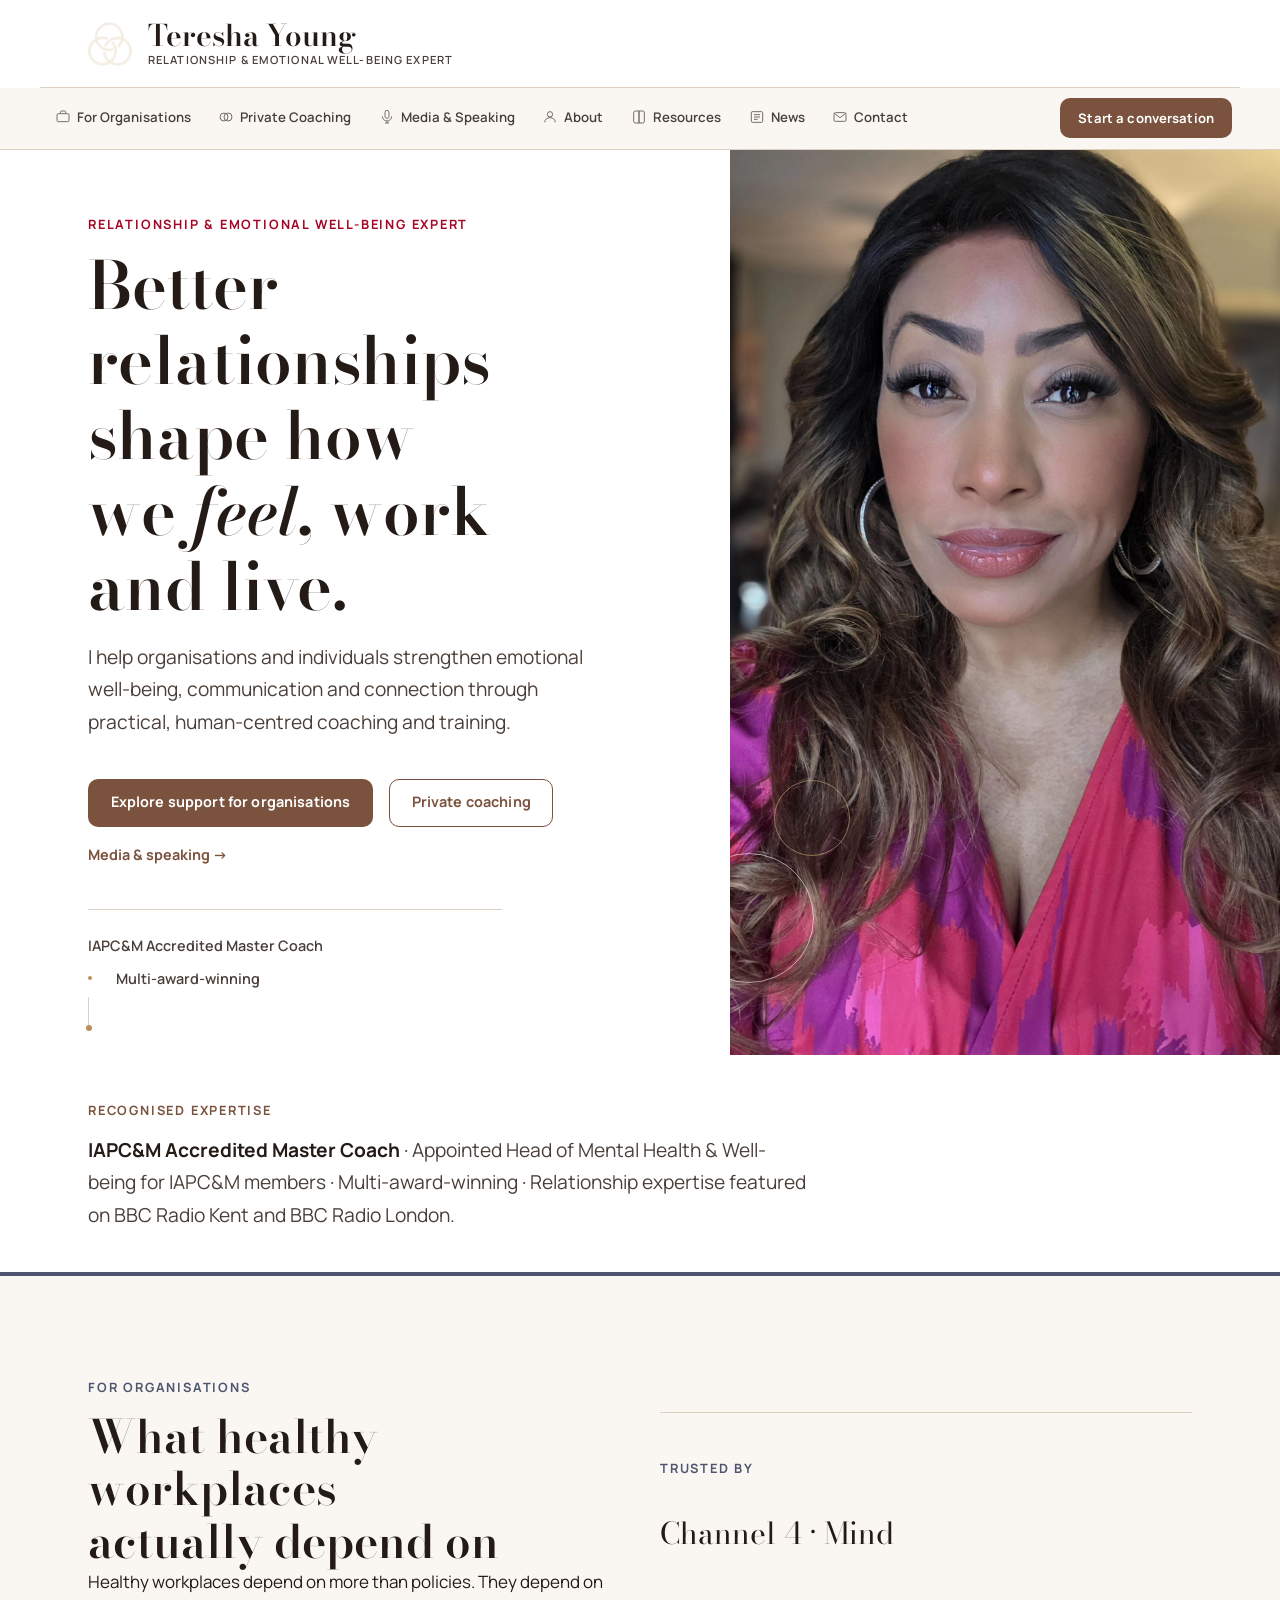
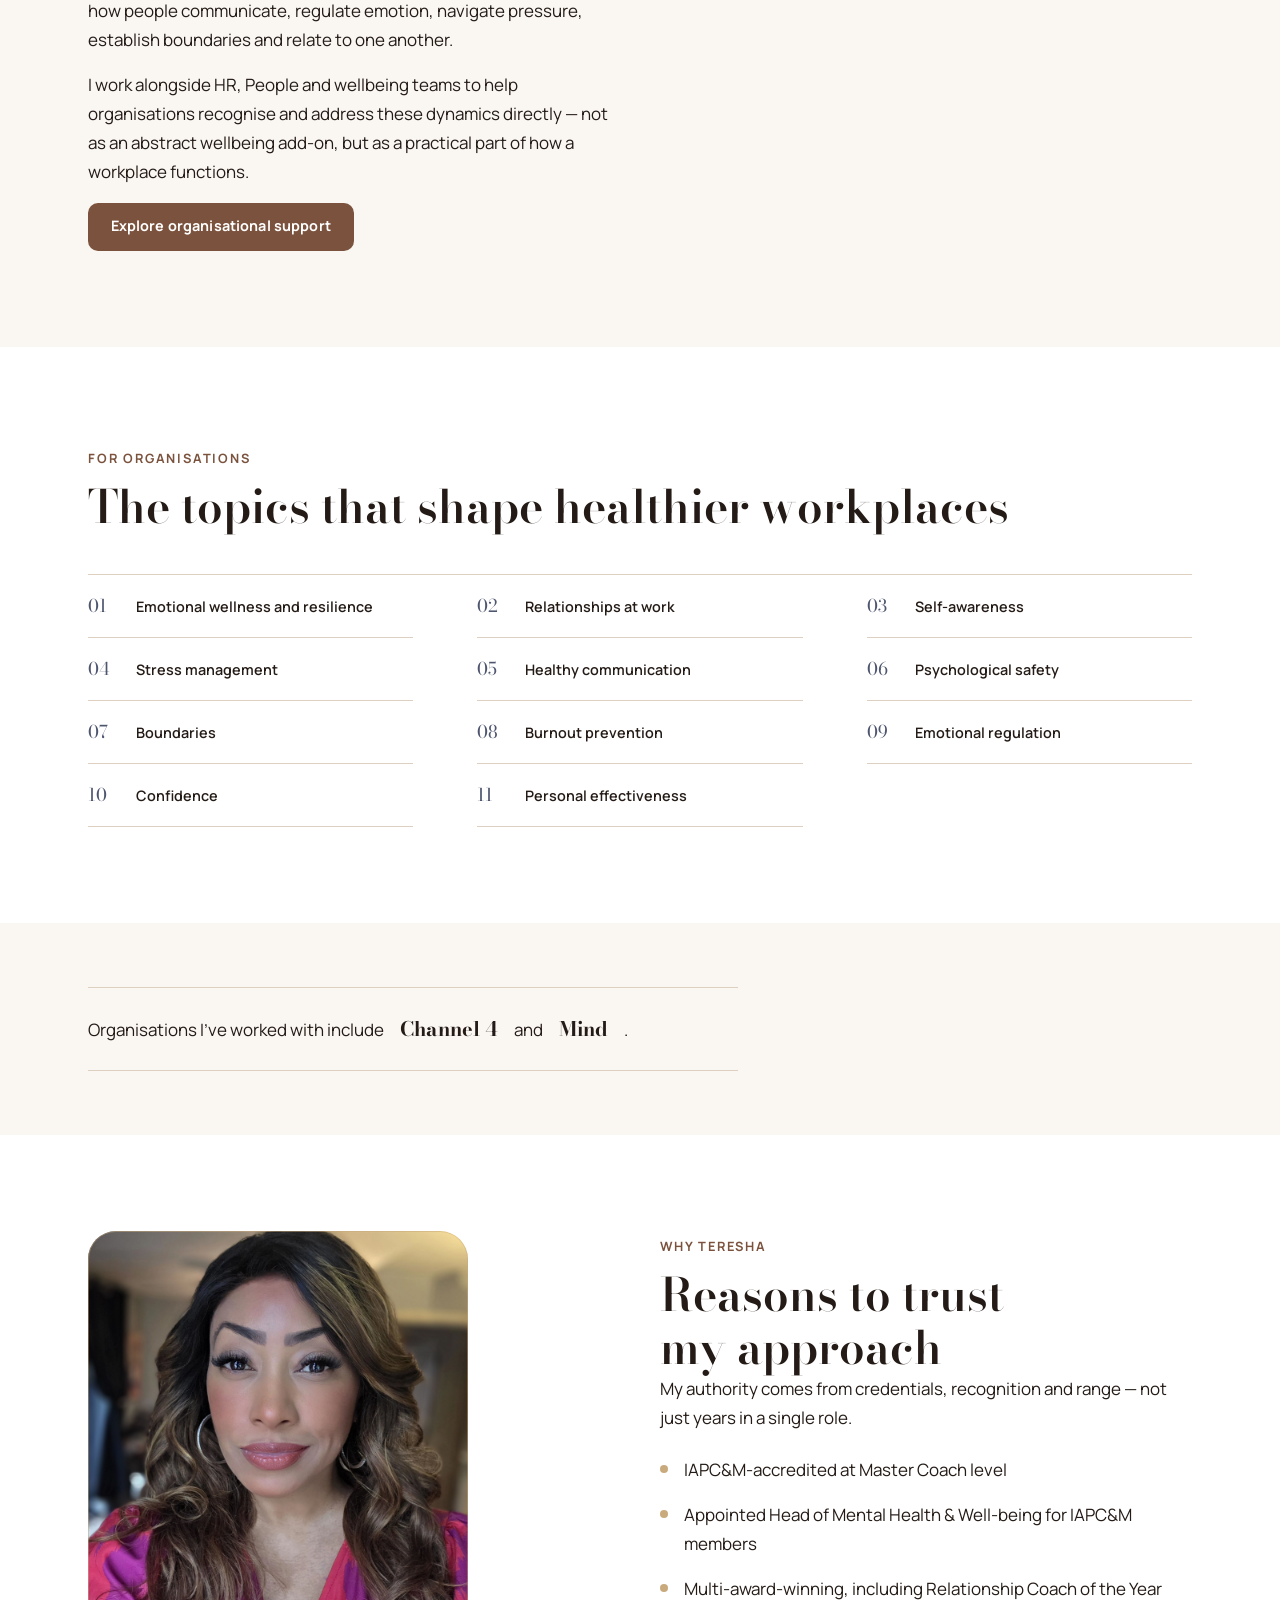
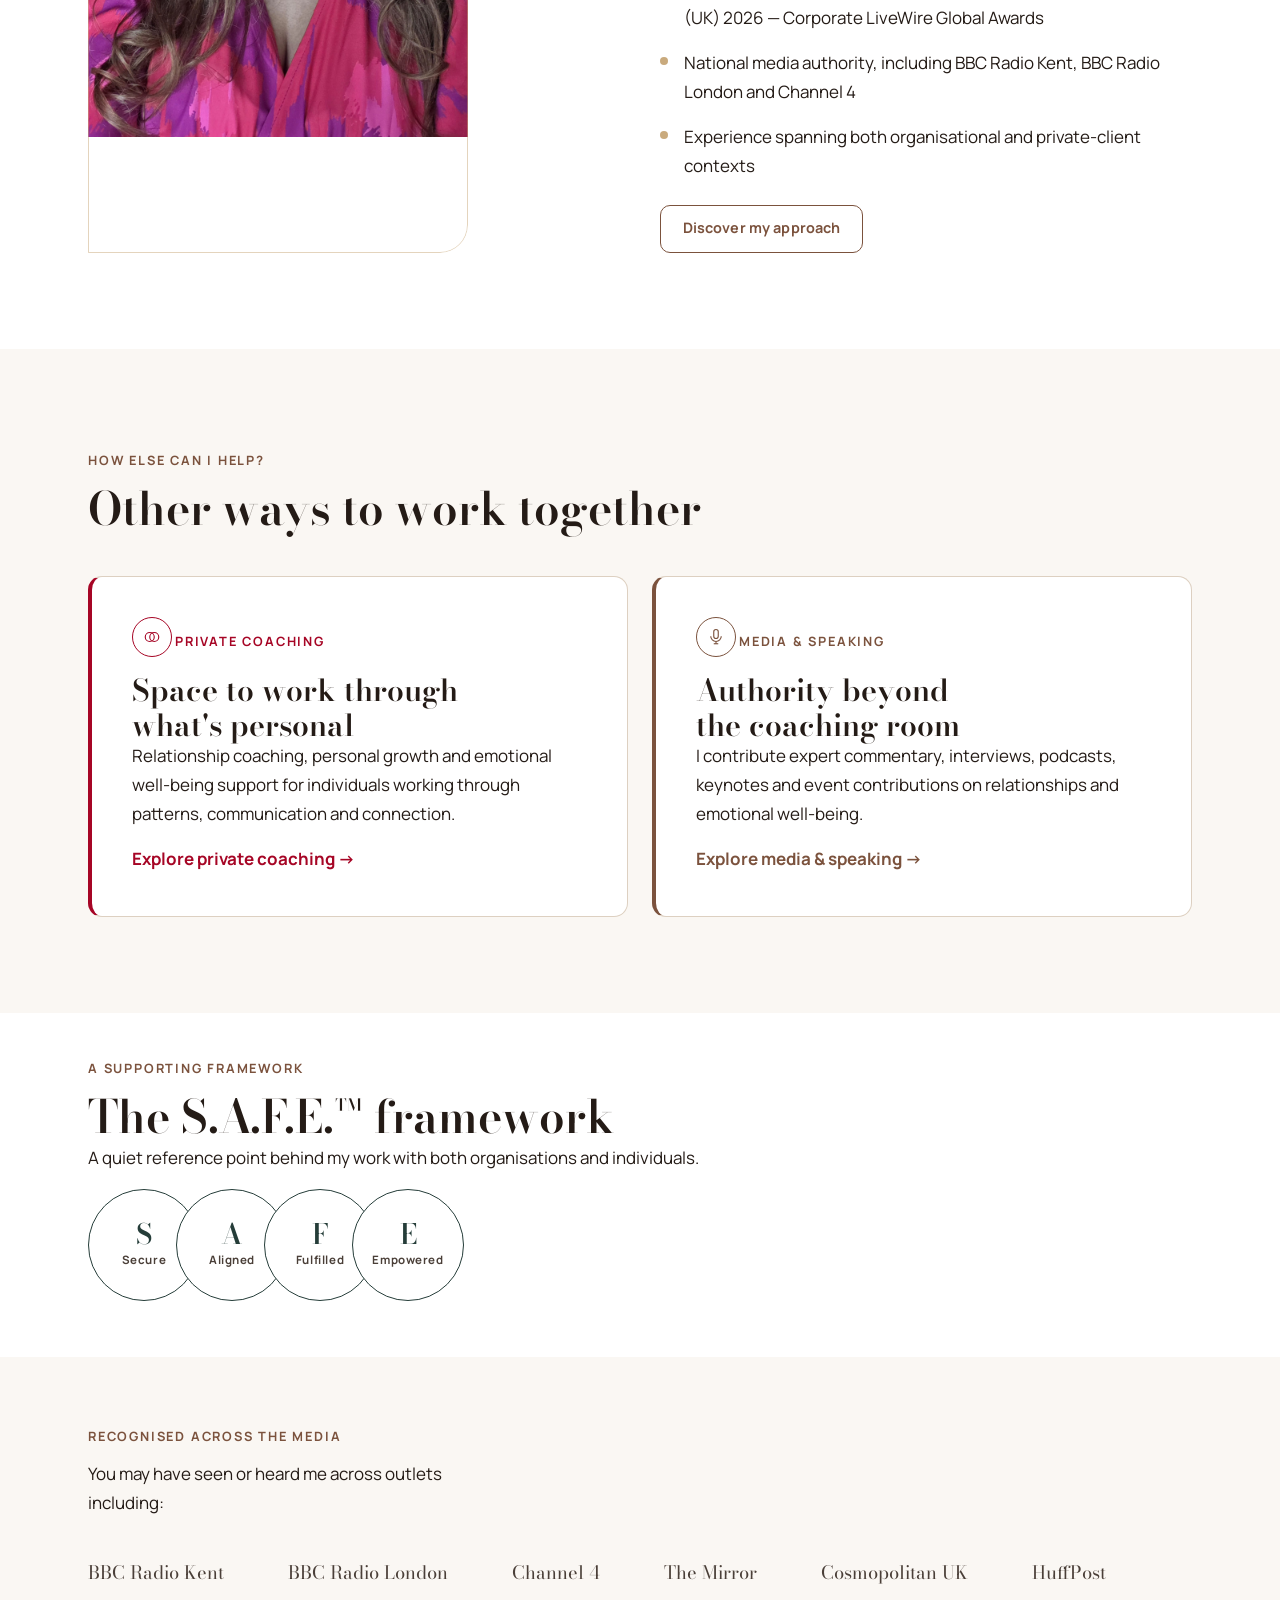
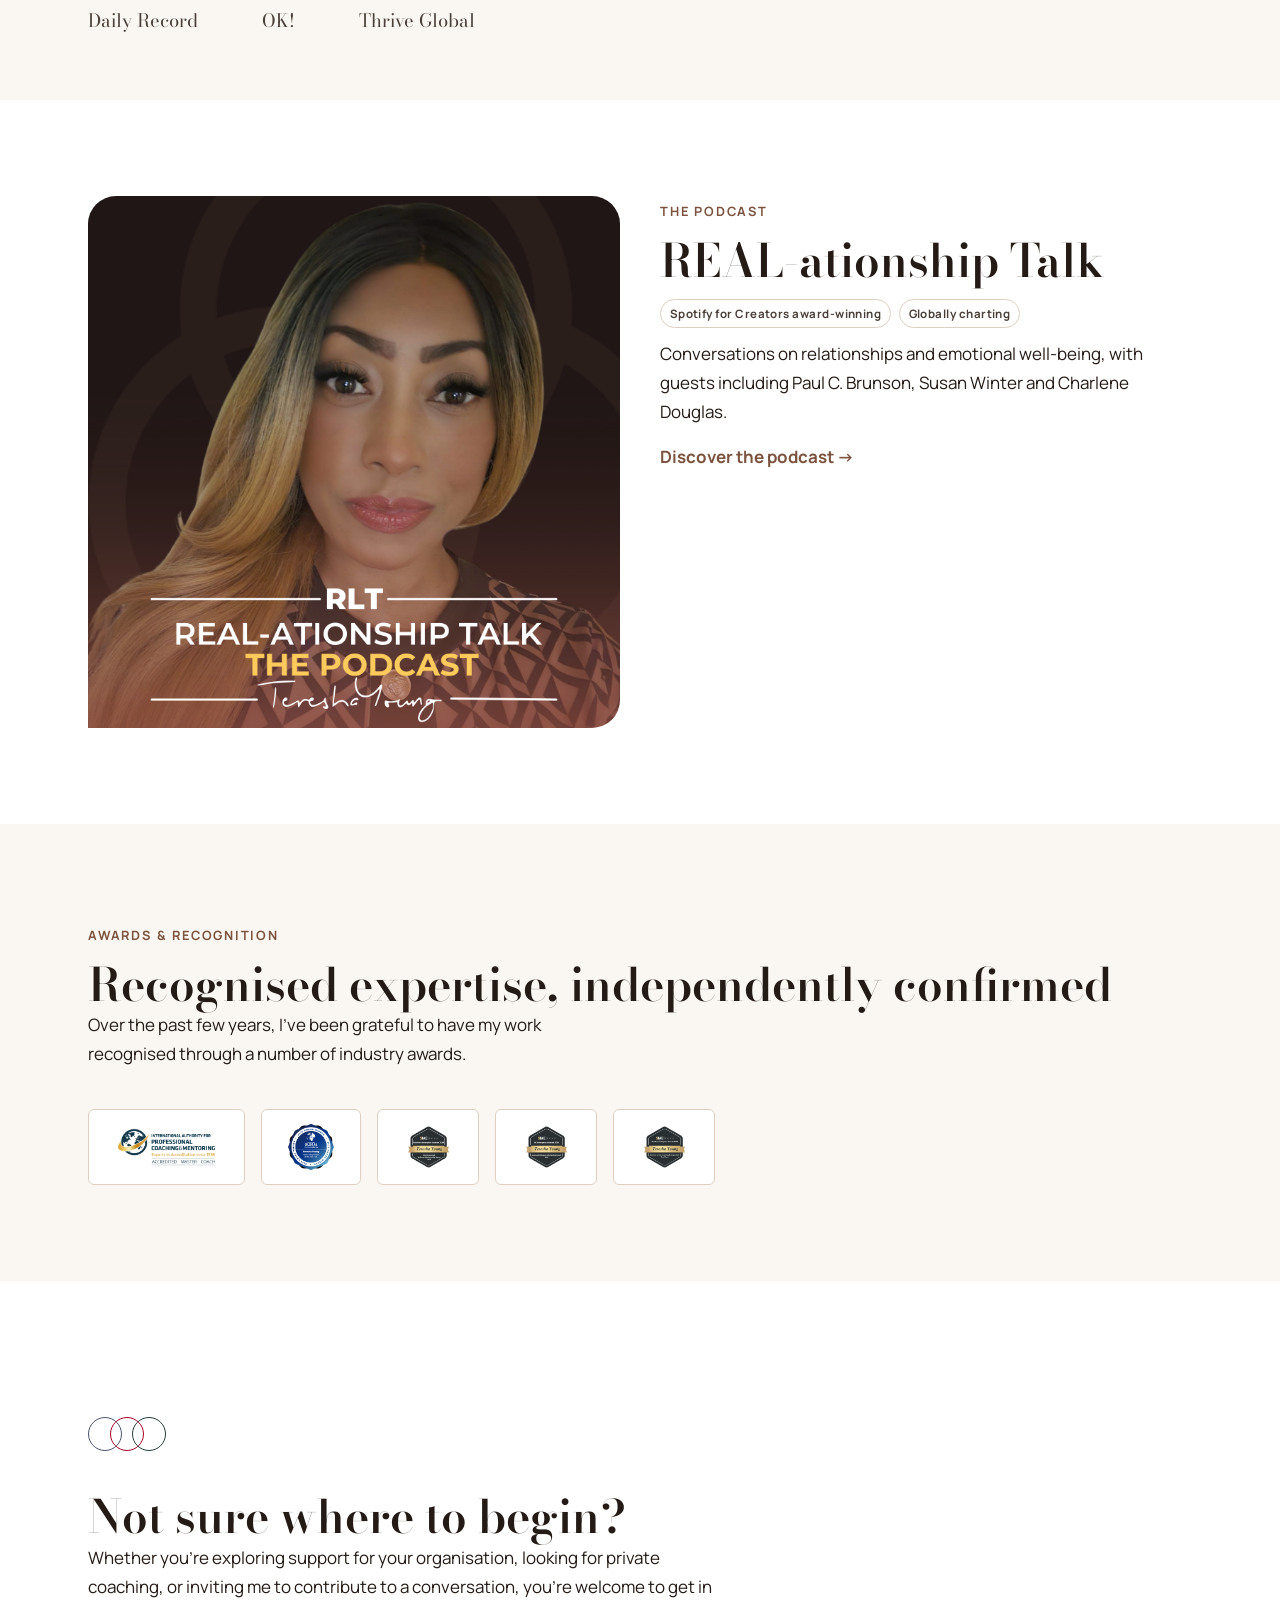
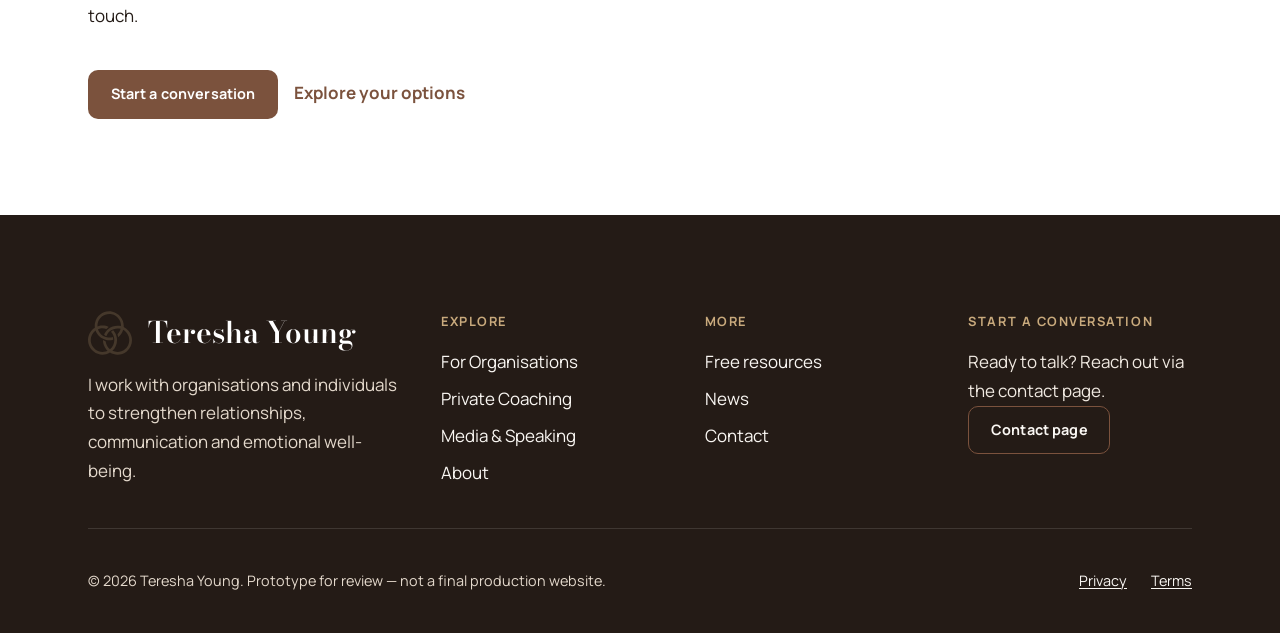
==== index.html @ d38633b6 "Rebuild header, hero and typography as an editorial system Sitewide (all 11 pages): - Split the head" ====
<!doctype html>
<html lang="en">
<head>
<meta charset="utf-8">
<meta name="viewport" content="width=device-width, initial-scale=1">
<title>Teresha Young — Relationship &amp; Emotional Well-being Expert</title>
<meta name="description" content="I'm a UK-based Relationship &amp; Emotional Well-being Expert, trusted by organisations, featured across the media, and working with private clients.">
<link rel="icon" href="assets/brand/logo.svg" type="image/svg+xml">
<link rel="preconnect" href="https://fonts.googleapis.com">
<link rel="preconnect" href="https://fonts.gstatic.com" crossorigin>
<link href="https://fonts.googleapis.com/css2?family=Bodoni+Moda:ital,wght@0,500;0,600;0,700;0,800;1,500;1,600&family=Manrope:wght@400;500;600;700;800&display=swap" rel="stylesheet">
<link rel="stylesheet" href="assets/css/styles.css">
</head>
<body data-page="home">
<a class="skip-link" href="#main">Skip to main content</a>

<header class="site-header" data-site-header>
  <div class="container brand-bar">
    <a class="brand" href="index.html">
      <img class="brand__mark" src="assets/brand/logo.svg" alt="" width="44" height="44">
      <span class="brand__name">Teresha Young<span>Relationship &amp; Emotional Well-being Expert</span></span>
    </a>
    <button class="nav-toggle" type="button" data-nav-toggle aria-expanded="false" aria-controls="site-nav">
      <span class="nav-toggle__bar"></span>
      <span class="nav-toggle__bar"></span>
      <span class="nav-toggle__bar"></span>
      <span class="visually-hidden">Menu</span>
    </button>
  </div>
  <nav class="nav-ribbon" id="site-nav" data-site-nav aria-label="Primary">
    <div class="container nav-ribbon__inner">
      <ul class="nav-ribbon__list" role="list">
        <li><a href="organisations.html"><svg viewBox="0 0 24 24" fill="none" stroke-width="1.5" aria-hidden="true"><rect x="3" y="7" width="18" height="12" rx="2"/><path d="M8 7V5a2 2 0 0 1 2-2h4a2 2 0 0 1 2 2v2"/></svg><span>For Organisations</span></a></li>
        <li><a href="private-coaching.html"><svg viewBox="0 0 24 24" fill="none" stroke-width="1.5" aria-hidden="true"><circle cx="9" cy="12" r="6"/><circle cx="15" cy="12" r="6"/></svg><span>Private Coaching</span></a></li>
        <li><a href="media-speaking.html"><svg viewBox="0 0 24 24" fill="none" stroke-width="1.5" aria-hidden="true"><rect x="9" y="2" width="6" height="12" rx="3"/><path d="M5 11a7 7 0 0 0 14 0"/><path d="M12 18v3"/><path d="M9 21h6"/></svg><span>Media &amp; Speaking</span></a></li>
        <li><a href="about.html"><svg viewBox="0 0 24 24" fill="none" stroke-width="1.5" aria-hidden="true"><circle cx="12" cy="8" r="4"/><path d="M4 20c0-4 3.5-7 8-7s8 3 8 7"/></svg><span>About</span></a></li>
        <li><a href="resources.html"><svg viewBox="0 0 24 24" fill="none" stroke-width="1.5" aria-hidden="true"><path d="M4 5.5A2.5 2.5 0 0 1 6.5 3H12v18H6.5A2.5 2.5 0 0 1 4 18.5v-13Z"/><path d="M20 5.5A2.5 2.5 0 0 0 17.5 3H12v18h5.5a2.5 2.5 0 0 0 2.5-2.5v-13Z"/></svg><span>Resources</span></a></li>
        <li><a href="news.html"><svg viewBox="0 0 24 24" fill="none" stroke-width="1.5" aria-hidden="true"><rect x="3.5" y="4" width="17" height="16" rx="1.5"/><path d="M7.5 8.5h9M7.5 12h9M7.5 15.5h5.5"/></svg><span>News</span></a></li>
        <li><a href="contact.html"><svg viewBox="0 0 24 24" fill="none" stroke-width="1.5" aria-hidden="true"><rect x="3" y="5.5" width="18" height="13" rx="2"/><path d="m4 7 8 6 8-6"/></svg><span>Contact</span></a></li>
      </ul>
      <a class="btn btn-primary nav-ribbon__cta" href="contact.html">Start a conversation</a>
    </div>
  </nav>
</header>


<main id="main">

  <!-- ============================================================ -->
  <!-- 1. HERO — asymmetrical editorial split                        -->
  <!-- Image: teresha-young-image-4.jpg (via optimised derivative     -->
  <!-- teresha-young-image-4-hero.jpg). Of the raw (non-cutout)        -->
  <!-- photographs in assets/teresha/, this is the only one with a    -->
  <!-- level, undistorted angle, no in-frame gesture and a genuinely  -->
  <!-- soft/neutral background — i.e. the only A-grade asset for an   -->
  <!-- immersive hero crop. teresha-young-image-5.jpg (a prior hero   -->
  <!-- pick) is a close, low-angle phone shot with visible lens        -->
  <!-- distortion and is not used here. teresha-young-image-6/7.jpg    -->
  <!-- both have an in-frame pointing gesture; -8.jpg is an            -->
  <!-- unresolved phone selfie (see docs/open-decisions.md#4/#5/#6).   -->
  <!-- Only one A-grade image exists, so this is a single static       -->
  <!-- hero image, not a rotation.                                     -->
  <!--                                                                  -->
  <!-- A prior version of this hero used the same photo as a full-      -->
  <!-- bleed cover background under a ~2:1 banner box. Because the      -->
  <!-- source is a 3:4 portrait, covering that box required scaling     -->
  <!-- until roughly 60% of the image's height was cropped away —       -->
  <!-- which is what made the eyes/eyebrows fill almost the whole       -->
  <!-- screen. This version instead gives the photo its own panel at    -->
  <!-- close to its native ratio (~46% of the viewport at desktop       -->
  <!-- widths), which needs only a gentle crop and keeps hair, both     -->
  <!-- shoulders and visible surroundings in frame — while also         -->
  <!-- solving the text/face collision structurally: copy sits in its   -->
  <!-- own panel and never overlaps the photograph.                     -->
  <!-- ============================================================ -->
  <section class="hero">
    <div class="hero__text">
      <p class="eyebrow hero__eyebrow">Relationship &amp; Emotional Well-being Expert</p>
      <h1>Better relationships shape how we <em>feel</em>, work and live.</h1>
      <p class="hero__lede">I help organisations and individuals strengthen emotional well-being, communication and connection through practical, human-centred coaching and training.</p>
      <div class="hero__actions">
        <a class="btn btn-primary" href="organisations.html">Explore support for organisations</a>
        <a class="btn btn-secondary" href="private-coaching.html">Private coaching</a>
        <a class="hero__media-link" href="media-speaking.html">Media &amp; speaking →</a>
      </div>
      <p class="hero__trust">
        <span>IAPC&amp;M Accredited Master Coach</span>
        <span>Multi-award-winning</span>
      </p>
    </div>
    <div class="hero__photo">
      <img
        src="assets/teresha/teresha-young-image-4-hero.jpg"
        alt="Teresha Young, Relationship &amp; Emotional Well-being Expert"
        width="1900" height="2533"
        fetchpriority="high"
        decoding="async">
      <span class="hero__rings" aria-hidden="true"><span></span><span></span></span>
    </div>
    <a class="hero__scroll-cue" href="#authority" aria-label="Scroll to learn more"></a>
  </section>

  <!-- ============================================================ -->
  <!-- 2. AUTHORITY — restrained, text-led                           -->
  <!-- ============================================================ -->
  <section class="section section--snug" id="authority" aria-labelledby="trust-heading">
    <div class="container">
      <p class="eyebrow" id="trust-heading">Recognised expertise</p>
      <h2 class="visually-hidden">Credentials and recognition</h2>
      <p class="authority-credentials" style="max-width:60ch; font-size: var(--fs-lg);"><strong>IAPC&amp;M Accredited Master Coach</strong> · Appointed Head of Mental Health &amp; Well-being for IAPC&amp;M members · Multi-award-winning · Relationship expertise featured on BBC Radio Kent and BBC Radio London.</p>
    </div>
  </section>

  <!-- ============================================================ -->
  <!-- 3. FOR ORGANISATIONS                                          -->
  <!-- Colour used as a detail (top rule, eyebrow) rather than a full -->
  <!-- background fill, per the "identifiers, not giant fills" note.  -->
  <!-- ============================================================ -->
  <section class="org-highlight" aria-labelledby="corporate-heading">
    <div class="container" style="padding-block: var(--space-2xl);">
      <div class="grid grid--2">
        <div>
          <p class="eyebrow" style="color: var(--color-slate);">For organisations</p>
          <h2 id="corporate-heading">What healthy workplaces actually depend on</h2>
          <p>Healthy workplaces depend on more than policies. They depend on how people communicate, regulate emotion, navigate pressure, establish boundaries and relate to one another.</p>
          <p>I work alongside HR, People and wellbeing teams to help organisations recognise and address these dynamics directly — not as an abstract wellbeing add-on, but as a practical part of how a workplace functions.</p>
          <p><a class="btn btn-primary" href="organisations.html">Explore organisational support</a></p>
        </div>
        <div class="org-highlight__trusted">
          <p class="eyebrow" style="color: var(--color-slate);">Trusted by</p>
          <p class="org-highlight__trusted-names">Channel 4 · Mind</p>
        </div>
      </div>
    </div>
  </section>

  <!-- ============================================================ -->
  <!-- 4. ORGANISATIONAL TOPICS                                      -->
  <!-- ============================================================ -->
  <section class="section" aria-labelledby="topics-heading">
    <div class="container">
      <p class="eyebrow">For organisations</p>
      <h2 id="topics-heading">The topics that shape healthier workplaces</h2>
      <ol class="topics-grid" role="list">
        <li class="topics-grid__item"><span class="topics-grid__num" aria-hidden="true">01</span><span class="topics-grid__label">Emotional wellness and resilience</span></li>
        <li class="topics-grid__item"><span class="topics-grid__num" aria-hidden="true">02</span><span class="topics-grid__label">Relationships at work</span></li>
        <li class="topics-grid__item"><span class="topics-grid__num" aria-hidden="true">03</span><span class="topics-grid__label">Self-awareness</span></li>
        <li class="topics-grid__item"><span class="topics-grid__num" aria-hidden="true">04</span><span class="topics-grid__label">Stress management</span></li>
        <li class="topics-grid__item"><span class="topics-grid__num" aria-hidden="true">05</span><span class="topics-grid__label">Healthy communication</span></li>
        <li class="topics-grid__item"><span class="topics-grid__num" aria-hidden="true">06</span><span class="topics-grid__label">Psychological safety</span></li>
        <li class="topics-grid__item"><span class="topics-grid__num" aria-hidden="true">07</span><span class="topics-grid__label">Boundaries</span></li>
        <li class="topics-grid__item"><span class="topics-grid__num" aria-hidden="true">08</span><span class="topics-grid__label">Burnout prevention</span></li>
        <li class="topics-grid__item"><span class="topics-grid__num" aria-hidden="true">09</span><span class="topics-grid__label">Emotional regulation</span></li>
        <li class="topics-grid__item"><span class="topics-grid__num" aria-hidden="true">10</span><span class="topics-grid__label">Confidence</span></li>
        <li class="topics-grid__item"><span class="topics-grid__num" aria-hidden="true">11</span><span class="topics-grid__label">Personal effectiveness</span></li>
      </ol>
    </div>
  </section>

  <!-- ============================================================ -->
  <!-- 5. CORPORATE PROOF                                            -->
  <!-- No approved organisational testimonial exists yet (see          -->
  <!-- docs/testimonials data), so per the "omit rather than expose    -->
  <!-- development notes" direction, this is the approved trust fact   -->
  <!-- only — no placeholder box, no meta-commentary on the page.      -->
  <!-- ============================================================ -->
  <section class="section section--tight section--muted" aria-labelledby="proof-heading">
    <div class="container">
      <h2 class="visually-hidden" id="proof-heading">Corporate proof</h2>
      <p class="proof-line">Organisations I've worked with include <strong>Channel 4</strong> and <strong>Mind</strong>.</p>
    </div>
  </section>

  <!-- ============================================================ -->
  <!-- 6. WHY TERESHA                                                -->
  <!-- Portrait: a distinct, tighter crop of teresha-young-image-4     -->
  <!-- (different aspect/position from the hero) so the same source    -->
  <!-- photo reads as a considered choice rather than a repeat.        -->
  <!-- ============================================================ -->
  <section class="section" aria-labelledby="why-heading">
    <div class="container grid grid--2">
      <div class="portrait-card">
        <img
          src="assets/teresha/teresha-young-image-4-hero.jpg"
          alt="Teresha Young, portrait"
          width="600" height="800"
          loading="lazy" decoding="async"
          style="aspect-ratio: 3 / 4; object-fit: cover; object-position: center 14%;">
      </div>
      <div>
        <p class="eyebrow">Why Teresha</p>
        <h2 id="why-heading">Reasons to trust my approach</h2>
        <p>My authority comes from credentials, recognition and range — not just years in a single role.</p>
        <ul class="credential-list" role="list">
          <li>IAPC&amp;M-accredited at Master Coach level</li>
          <li>Appointed Head of Mental Health &amp; Well-being for IAPC&amp;M members</li>
          <li>Multi-award-winning, including Relationship Coach of the Year (UK) 2026 — Corporate LiveWire Global Awards</li>
          <li>National media authority, including BBC Radio Kent, BBC Radio London and Channel 4</li>
          <li>Experience spanning both organisational and private-client contexts</li>
        </ul>
        <p style="margin-top: var(--space-md);"><a class="btn btn-secondary" href="about.html">Discover my approach</a></p>
      </div>
    </div>
  </section>

  <!-- ============================================================ -->
  <!-- 7. OTHER WAYS TO WORK TOGETHER                                -->
  <!-- ============================================================ -->
  <section class="section section--muted" aria-labelledby="other-ways-heading">
    <div class="container">
      <p class="eyebrow">How else can I help?</p>
      <h2 id="other-ways-heading">Other ways to work together</h2>
      <div class="other-pathways" style="margin-top: var(--space-lg);">
        <article class="other-pathway-card other-pathway-card--relationship">
          <span class="other-pathway-card__icon" aria-hidden="true">
            <svg viewBox="0 0 24 24" fill="none" stroke-width="1.5"><circle cx="9" cy="12" r="6"/><circle cx="15" cy="12" r="6"/></svg>
          </span>
          <p class="eyebrow">Private Coaching</p>
          <h3>Space to work through what's personal</h3>
          <p>Relationship coaching, personal growth and emotional well-being support for individuals working through patterns, communication and connection.</p>
          <p style="margin-top: var(--space-sm);"><a class="pathway-card__link" href="private-coaching.html">Explore private coaching →</a></p>
        </article>
        <article class="other-pathway-card other-pathway-card--media">
          <span class="other-pathway-card__icon" aria-hidden="true">
            <svg viewBox="0 0 24 24" fill="none" stroke-width="1.5"><rect x="9" y="2" width="6" height="12" rx="3"/><path d="M5 11a7 7 0 0 0 14 0"/><path d="M12 18v3"/><path d="M9 21h6"/></svg>
          </span>
          <p class="eyebrow">Media &amp; Speaking</p>
          <h3>Authority beyond the coaching room</h3>
          <p>I contribute expert commentary, interviews, podcasts, keynotes and event contributions on relationships and emotional well-being.</p>
          <p style="margin-top: var(--space-sm);"><a class="pathway-card__link" href="media-speaking.html">Explore media &amp; speaking →</a></p>
        </article>
      </div>
    </div>
  </section>

  <!-- ============================================================ -->
  <!-- 8. S.A.F.E.™                                                  -->
  <!-- Kept deliberately quiet: prominence is an open client decision. -->
  <!-- ============================================================ -->
  <section class="section section--snug" aria-labelledby="safe-heading">
    <div class="container">
      <p class="eyebrow">A supporting framework</p>
      <h2 id="safe-heading">The S.A.F.E.&trade; framework</h2>
      <p>A quiet reference point behind my work with both organisations and individuals.</p>
      <div class="safe-diagram">
        <div class="safe-diagram__item">
          <span class="safe-diagram__letter">S</span>
          <span class="safe-diagram__word">Secure</span>
        </div>
        <div class="safe-diagram__item">
          <span class="safe-diagram__letter">A</span>
          <span class="safe-diagram__word">Aligned</span>
        </div>
        <div class="safe-diagram__item">
          <span class="safe-diagram__letter">F</span>
          <span class="safe-diagram__word">Fulfilled</span>
        </div>
        <div class="safe-diagram__item">
          <span class="safe-diagram__letter">E</span>
          <span class="safe-diagram__word">Empowered</span>
        </div>
      </div>
    </div>
  </section>

  <!-- ============================================================ -->
  <!-- 9. MEDIA AUTHORITY                                            -->
  <!-- No outlet logo assets exist in the repository — a typographic  -->
  <!-- citation treatment is used instead of fabricating logos.       -->
  <!-- ============================================================ -->
  <section class="section section--tight section--muted" aria-labelledby="media-authority-heading">
    <div class="container">
      <p class="eyebrow">Recognised across the media</p>
      <h2 id="media-authority-heading" class="visually-hidden">Media authority</h2>
      <p style="max-width: 40ch;">You may have seen or heard me across outlets including:</p>
      <div class="media-authority__list">
        <span>BBC Radio Kent</span><span>BBC Radio London</span><span>Channel 4</span>
        <span>The Mirror</span><span>Cosmopolitan UK</span><span>HuffPost</span>
        <span>Daily Record</span><span>OK!</span><span>Thrive Global</span>
      </div>
    </div>
  </section>

  <!-- ============================================================ -->
  <!-- 10. REAL-ATIONSHIP TALK                                       -->
  <!-- ============================================================ -->
  <section class="section" aria-labelledby="podcast-heading">
    <div class="container grid grid--2">
      <div class="image-frame">
        <img src="assets/podcast/rlt-podcast-cover.png" alt="REAL-ationship Talk podcast cover art, hosted by Teresha Young" width="560" height="560" loading="lazy" decoding="async" style="aspect-ratio: 1 / 1; object-fit: cover;">
      </div>
      <div>
        <p class="eyebrow">The podcast</p>
        <h2 id="podcast-heading">REAL-ationship Talk</h2>
        <div class="chip-row">
          <span class="chip">Spotify for Creators award-winning</span>
          <span class="chip">Globally charting</span>
        </div>
        <p>Conversations on relationships and emotional well-being, with guests including Paul C. Brunson, Susan Winter and Charlene Douglas.</p>
        <p><a class="text-link" href="media-speaking.html">Discover the podcast →</a></p>
      </div>
    </div>
  </section>

  <!-- ============================================================ -->
  <!-- 11. AWARDS & RECOGNITION                                      -->
  <!-- ============================================================ -->
  <section class="section section--muted" aria-labelledby="awards-heading">
    <div class="container">
      <p class="eyebrow">Awards &amp; recognition</p>
      <h2 id="awards-heading">Recognised expertise, independently confirmed</h2>
      <p style="max-width: 48ch;">Over the past few years, I've been grateful to have my work recognised through a number of industry awards.</p>
      <div class="awards-strip">
        <span class="authority-badge"><img src="assets/logos/logo-amc.png" alt="International Authority for Professional Coaching &amp; Mentoring — Accredited Master Coach" width="220" height="103" loading="lazy" decoding="async"></span>
        <span class="authority-badge"><img src="assets/award/award-relationship-coach-of-the-year-uk-2026.png" alt="Corporate LiveWire Global Awards 2026 winner badge — Relationship Coach of the Year, UK" width="84" height="84" loading="lazy" decoding="async"></span>
        <span class="authority-badge"><img src="assets/award/award-sme-most-dedicated-wellness-relationship-expert-2025.png" alt="SME News Southern Enterprise Awards 2025 badge — Most Dedicated Wellness &amp; Relationship Expert" width="84" height="84" loading="lazy" decoding="async"></span>
        <span class="authority-badge"><img src="assets/award/award-uk-enterprise-2025.png" alt="SME News UK Enterprise Awards 2025 badge — Leading Wellness &amp; Relationship Coach" width="84" height="84" loading="lazy" decoding="async"></span>
        <span class="authority-badge"><img src="assets/award/award-southern-enterprise-2024.png" alt="SME News Southern Enterprise Awards 2024 badge — Best One-to-One Coaching Boutique, South East" width="84" height="84" loading="lazy" decoding="async"></span>
      </div>
      <!-- A 2026/27 "multi award winner" badge also exists in the repository but is withheld pending client confirmation — see docs/open-decisions.md#3 -->
    </div>
  </section>

  <!-- ============================================================ -->
  <!-- 12. FINAL CTA                                                 -->
  <!-- ============================================================ -->
  <section class="section" aria-labelledby="final-cta-heading">
    <div class="container">
      <div class="final-cta__motif" aria-hidden="true"><span></span><span></span><span></span></div>
      <h2 id="final-cta-heading">Not sure where to begin?</h2>
      <p>Whether you're exploring support for your organisation, looking for private coaching, or inviting me to contribute to a conversation, you're welcome to get in touch.</p>
      <div class="hero__actions">
        <a class="btn btn-primary" href="contact.html">Start a conversation</a>
        <a class="text-link" href="organisations.html">Explore your options</a>
      </div>
    </div>
  </section>

</main>

<footer class="site-footer">
  <div class="container">
    <div class="site-footer__grid">
      <div class="site-footer__brand">
        <a class="brand" href="index.html">
          <img class="brand__mark" src="assets/brand/logo.svg" alt="" width="34" height="34">
          <span class="brand__name" style="color:#fff;">Teresha Young</span>
        </a>
        <p>I work with organisations and individuals to strengthen relationships, communication and emotional well-being.</p>
      </div>
      <nav aria-label="Explore">
        <p class="site-footer__heading">Explore</p>
        <ul class="site-footer__list" role="list">
          <li><a href="organisations.html">For Organisations</a></li>
          <li><a href="private-coaching.html">Private Coaching</a></li>
          <li><a href="media-speaking.html">Media &amp; Speaking</a></li>
          <li><a href="about.html">About</a></li>
        </ul>
      </nav>
      <nav aria-label="More">
        <p class="site-footer__heading">More</p>
        <ul class="site-footer__list" role="list">
          <li><a href="resources.html">Free resources</a></li>
          <li><a href="news.html">News</a></li>
          <li><a href="contact.html">Contact</a></li>
        </ul>
      </nav>
      <div>
        <p class="site-footer__heading">Start a conversation</p>
        <p>Ready to talk? Reach out via the contact page.</p>
        <a class="btn btn-secondary" href="contact.html">Contact page</a>
      </div>
    </div>
    <div class="site-footer__bottom">
      <p>&copy; 2026 Teresha Young. Prototype for review — not a final production website.</p>
      <div class="site-footer__legal-links">
        <a href="privacy.html">Privacy</a>
        <a href="terms.html">Terms</a>
      </div>
    </div>
  </div>
</footer>

<script src="assets/js/config.js"></script>
<script src="assets/js/main.js"></script>
</body>
</html>
---- assets/css/styles.css ----
/* ==========================================================================
   Teresha Young — 2026 Prototype
   Global design system: tokens, base, layout, header/footer, components.
   Foundation stage: structural + visual system only, not final page content.
   ========================================================================== */

/* ---------------------------------------------------------------------- */
/* Design tokens                                                          */
/* ---------------------------------------------------------------------- */

:root {
  /* Brand palette */
  --color-walnut: #7B523D;
  --color-gold: #C9AA7D;
  --color-gold-dark: #BA8F5D;
  --color-berry: #A60525;
  --color-forest: #253D39;
  --color-slate: #4D556F;
  --color-white: #FFFFFF;

  /* Neutral scale (derived, for editorial calm — not part of the brand accent set) */
  --color-ink: #241B16;
  --color-ink-soft: #4A3F38;
  --color-stone-100: #FAF7F3;
  --color-stone-200: #F1EAE2;
  --color-stone-300: #E4D9CC;
  --color-border: #DDD0C1;

  /* Semantic role mapping (navigational colour system) */
  --color-corporate: var(--color-slate);
  --color-relationship: var(--color-berry);
  --color-wellbeing: var(--color-forest);

  --color-bg: var(--color-white);
  --color-bg-muted: var(--color-stone-100);
  --color-text: var(--color-ink);
  --color-text-muted: var(--color-ink-soft);
  --color-accent: var(--color-gold);
  --color-accent-dark: var(--color-gold-dark);
  --color-link: var(--color-walnut);
  --color-focus: var(--color-walnut);

  /* Typography */
  --font-heading: 'Bodoni Moda', 'Didot', 'Georgia', serif;
  --font-body: 'Manrope', -apple-system, BlinkMacSystemFont, 'Segoe UI', sans-serif;

  --fs-base: 1.0625rem;
  --fs-sm: 0.9rem;
  --fs-lg: 1.2rem;
  --fs-h1: clamp(2.6rem, 1.95rem + 2.8vw, 4.1rem);
  --fs-h2: clamp(1.9rem, 1.5rem + 1.7vw, 3rem);
  --fs-h3: clamp(1.4rem, 1.2rem + 0.85vw, 1.95rem);
  --fs-h4: 1.25rem;
  --fs-eyebrow: 0.8rem;

  --lh-heading: 1.15;
  --lh-body: 1.7;

  /* Spacing scale */
  --space-3xs: 0.25rem;
  --space-2xs: 0.5rem;
  --space-xs: 0.75rem;
  --space-sm: 1rem;
  --space-md: 1.5rem;
  --space-lg: 2.5rem;
  --space-xl: 4rem;
  --space-2xl: 6rem;
  --space-3xl: 8rem;

  /* Layout */
  --container-max: 1200px;
  --container-pad: clamp(1.25rem, 4vw, 3rem);
  --radius-sm: 6px;
  --radius-md: 14px;
  --radius-lg: 28px;
  --header-height: 72px;

  /* Motion */
  --ease-editorial: cubic-bezier(0.22, 0.61, 0.36, 1);
  --duration-fast: 160ms;
  --duration-base: 280ms;
  --duration-slow: 700ms;

  /* Soft navigational tints (~8-10% of the service colour into white) —
     for calm panel backgrounds where a full-saturation block would read
     as too loud next to another full-colour block directly below it. */
  --tint-corporate: #F1F1F4;
  --tint-relationship: #F8EBEE;
  --tint-wellbeing: #EEF0EF;
}

/* ---------------------------------------------------------------------- */
/* Reset & base                                                           */
/* ---------------------------------------------------------------------- */

*,
*::before,
*::after {
  box-sizing: border-box;
}

* {
  margin: 0;
}

html {
  -webkit-text-size-adjust: 100%;
  scroll-behavior: smooth;
}

body {
  min-height: 100svh;
  font-family: var(--font-body);
  font-size: var(--fs-base);
  line-height: var(--lh-body);
  color: var(--color-text);
  background: var(--color-bg);
  overflow-x: hidden;
}

body.nav-open {
  overflow: hidden;
}

img,
picture,
svg {
  display: block;
  max-width: 100%;
  height: auto;
}

img {
  font-style: italic; /* fallback alt-text styling if an image fails to load */
}

input,
button,
textarea,
select {
  font: inherit;
  color: inherit;
}

button {
  cursor: pointer;
  background: none;
  border: none;
}

a {
  color: var(--color-link);
  text-decoration-thickness: from-font;
  text-underline-offset: 0.15em;
}

ul[role='list'],
ol[role='list'] {
  list-style: none;
  padding: 0;
}

h1,
h2,
h3,
h4 {
  font-family: var(--font-heading);
  line-height: var(--lh-heading);
  font-weight: 600;
  color: var(--color-ink);
  text-wrap: balance;
}

h1 { font-size: var(--fs-h1); }
h2 { font-size: var(--fs-h2); }
h3 { font-size: var(--fs-h3); }
h4 { font-size: var(--fs-h4); font-family: var(--font-body); font-weight: 700; }

p {
  max-width: 65ch;
}

p + p {
  margin-top: var(--space-sm);
}

@media (prefers-reduced-motion: reduce) {
  html {
    scroll-behavior: auto;
  }

  *,
  *::before,
  *::after {
    animation-duration: 0.001ms !important;
    animation-iteration-count: 1 !important;
    transition-duration: 0.001ms !important;
    scroll-behavior: auto !important;
  }
}

/* ---------------------------------------------------------------------- */
/* Accessibility utilities                                                */
/* ---------------------------------------------------------------------- */

.visually-hidden {
  position: absolute;
  width: 1px;
  height: 1px;
  padding: 0;
  margin: -1px;
  overflow: hidden;
  clip: rect(0, 0, 0, 0);
  white-space: nowrap;
  border: 0;
}

.skip-link {
  position: absolute;
  top: -100%;
  left: var(--space-sm);
  z-index: 1000;
  padding: var(--space-xs) var(--space-md);
  background: var(--color-ink);
  color: var(--color-white);
  border-radius: var(--radius-sm);
  transition: top var(--duration-fast) var(--ease-editorial);
}

.skip-link:focus {
  top: var(--space-sm);
}

:focus-visible {
  outline: 3px solid var(--color-focus);
  outline-offset: 3px;
  border-radius: var(--radius-sm);
}

/* ---------------------------------------------------------------------- */
/* Layout primitives                                                      */
/* ---------------------------------------------------------------------- */

.container {
  width: 100%;
  max-width: var(--container-max);
  margin-inline: auto;
  padding-inline: var(--container-pad);
}

.section {
  padding-block: var(--space-2xl);
}

.section--tight {
  padding-block: var(--space-xl);
}

.section--muted {
  background: var(--color-bg-muted);
}

/* Navigational colour-coded sections (used sparingly, not decoratively) */
.section--corporate {
  background: var(--color-corporate);
  color: var(--color-white);
}

.section--corporate h1,
.section--corporate h2,
.section--corporate h3 {
  color: var(--color-white);
}

.section--relationship {
  background: var(--color-relationship);
  color: var(--color-white);
}

.section--relationship h1,
.section--relationship h2,
.section--relationship h3 {
  color: var(--color-white);
}

.section--wellbeing {
  background: var(--color-wellbeing);
  color: var(--color-white);
}

.section--wellbeing h1,
.section--wellbeing h2,
.section--wellbeing h3 {
  color: var(--color-white);
}

.section-header {
  max-width: 48rem;
  margin-bottom: var(--space-lg);
}

.eyebrow {
  display: inline-block;
  font-family: var(--font-body);
  font-size: var(--fs-eyebrow);
  font-weight: 700;
  letter-spacing: 0.14em;
  text-transform: uppercase;
  /* Walnut, not dark-gold: dark-gold-on-white measures ~2.9:1, below WCAG AA
     for text. Gold stays reserved for decorative marks, not for text. */
  color: var(--color-walnut);
  margin-bottom: var(--space-xs);
}

.section--corporate .eyebrow,
.section--relationship .eyebrow,
.section--wellbeing .eyebrow {
  color: inherit;
  opacity: 0.85;
}

.grid {
  display: grid;
  gap: var(--space-lg);
}

@media (min-width: 768px) {
  .grid--2 { grid-template-columns: repeat(2, 1fr); }
  .grid--3 { grid-template-columns: repeat(3, 1fr); }
}

@media (min-width: 1024px) {
  .grid--4 { grid-template-columns: repeat(4, 1fr); }
}

/* ---------------------------------------------------------------------- */
/* Buttons                                                                */
/* ---------------------------------------------------------------------- */

.btn {
  display: inline-flex;
  align-items: center;
  justify-content: center;
  gap: var(--space-2xs);
  min-height: 46px;
  padding: 0.75em 1.5em;
  /* A refined rounded rectangle rather than a full pill — the brief's
     "not oversized pills" note applies to primary/secondary buttons
     wherever they appear, not only in the nav. */
  border-radius: 10px;
  font-family: var(--font-body);
  font-weight: 700;
  font-size: var(--fs-sm);
  letter-spacing: 0.01em;
  text-decoration: none;
  border: 1px solid transparent;
  transition: background-color var(--duration-base) var(--ease-editorial),
    color var(--duration-base) var(--ease-editorial),
    border-color var(--duration-base) var(--ease-editorial),
    transform var(--duration-fast) var(--ease-editorial);
}

.btn:hover {
  transform: translateY(-1px);
}

.btn-primary {
  background: var(--color-walnut);
  color: var(--color-white);
}

.btn-primary:hover {
  background: var(--color-ink);
}

.btn-secondary {
  background: transparent;
  color: var(--color-walnut);
  border-color: var(--color-walnut);
}

.btn-secondary:hover {
  background: var(--color-walnut);
  color: var(--color-white);
}

.section--corporate .btn-secondary,
.section--relationship .btn-secondary,
.section--wellbeing .btn-secondary {
  color: var(--color-white);
  border-color: rgba(255, 255, 255, 0.6);
}

.section--corporate .btn-secondary:hover,
.section--relationship .btn-secondary:hover,
.section--wellbeing .btn-secondary:hover {
  background: rgba(255, 255, 255, 0.12);
}

/* ---------------------------------------------------------------------- */
/* Site header / navigation                                               */
/* ---------------------------------------------------------------------- */

.site-header {
  position: sticky;
  top: 0;
  z-index: 100;
  background: var(--color-white);
  box-shadow: none;
  transition: box-shadow var(--duration-base) var(--ease-editorial);
}

.site-header.is-scrolled {
  box-shadow: 0 8px 24px -20px rgba(36, 27, 22, 0.4);
}

/* Level 1 — masthead: brand only, no nav, no CTA. */

.brand-bar {
  display: flex;
  align-items: center;
  justify-content: space-between;
  gap: var(--space-md);
  min-height: var(--header-height);
  border-bottom: 1px solid var(--color-border);
}

@media (min-width: 768px) {
  :root {
    /* Also read by the mobile nav-ribbon overlay's `inset` below, so the
       two can never drift out of sync the way a hardcoded duplicate did. */
    --header-height: 88px;
  }
}

.brand {
  display: flex;
  align-items: center;
  gap: var(--space-sm);
  text-decoration: none;
  color: var(--color-ink);
  min-width: 0;
}

.brand__mark {
  width: 38px;
  height: 38px;
  flex-shrink: 0;
}

@media (min-width: 768px) {
  .brand__mark {
    width: 44px;
    height: 44px;
  }
}

.brand__name {
  font-family: var(--font-heading);
  font-size: 1.5rem;
  font-weight: 600;
  line-height: 1;
  min-width: 0;
  white-space: nowrap;
}

@media (min-width: 768px) {
  .brand__name {
    font-size: 1.85rem;
  }
}

.brand__name span {
  /* Freed up by moving navigation to its own row below: the masthead now
     has room to carry the tagline on every page, not just the homepage.
     white-space must be reset here — it would otherwise inherit `nowrap`
     from .brand__name and force this longer line past the viewport edge
     on narrow screens instead of wrapping. */
  display: block;
  white-space: normal;
  font-family: var(--font-body);
  font-size: 0.62rem;
  font-weight: 600;
  letter-spacing: 0.1em;
  text-transform: uppercase;
  color: var(--color-text-muted);
  margin-top: 0.3em;
}

@media (min-width: 768px) {
  .brand__name span {
    font-size: 0.7rem;
  }
}

.nav-toggle {
  display: none;
  flex-direction: column;
  justify-content: center;
  align-items: center;
  gap: 5px;
  width: 48px;
  height: 48px;
  flex-shrink: 0;
  border-radius: var(--radius-sm);
}

.nav-toggle__bar {
  width: 22px;
  height: 2px;
  background: var(--color-ink);
  transition: transform var(--duration-base) var(--ease-editorial),
    opacity var(--duration-base) var(--ease-editorial);
}

.nav-toggle[aria-expanded='true'] .nav-toggle__bar:nth-child(1) {
  transform: translateY(7px) rotate(45deg);
}

.nav-toggle[aria-expanded='true'] .nav-toggle__bar:nth-child(2) {
  opacity: 0;
}

.nav-toggle[aria-expanded='true'] .nav-toggle__bar:nth-child(3) {
  transform: translateY(-7px) rotate(-45deg);
}

/* Level 2 — nav ribbon: every pathway plus a compact CTA, one line only. */

.nav-ribbon {
  background: var(--color-bg-muted);
  border-bottom: 1px solid var(--color-border);
}

.nav-ribbon__inner {
  display: flex;
  align-items: center;
  justify-content: space-between;
  gap: var(--space-lg);
  padding-block: 0.65rem;
}

.nav-ribbon__list {
  display: flex;
  align-items: center;
  gap: 1.3rem;
  flex-wrap: nowrap;
}

.nav-ribbon__list a {
  display: inline-flex;
  align-items: center;
  gap: 0.45em;
  padding: 0.35em 0.5em;
  border-radius: 8px;
  font-size: 0.88rem;
  font-weight: 600;
  color: var(--color-ink-soft);
  text-decoration: none;
  white-space: nowrap;
  border-bottom: 2px solid transparent;
  transition: color var(--duration-base) var(--ease-editorial),
    background-color var(--duration-base) var(--ease-editorial),
    border-color var(--duration-base) var(--ease-editorial),
    transform var(--duration-fast) var(--ease-editorial);
}

.nav-ribbon__list svg {
  width: 16px;
  height: 16px;
  flex-shrink: 0;
  stroke: currentColor;
  opacity: 0.75;
}

.nav-ribbon__list a:hover,
.nav-ribbon__list a:focus-visible {
  color: var(--color-walnut);
  background: rgba(201, 170, 125, 0.14);
  border-color: var(--color-accent-dark);
  transform: translateY(-1px);
}

.nav-ribbon__list a[aria-current='page'] {
  color: var(--color-walnut);
  font-weight: 700;
  border-color: var(--color-walnut);
}

.nav-ribbon__cta {
  flex-shrink: 0;
  min-height: 40px;
  padding: 0.55em 1.3em;
  font-size: 0.82rem;
}

/* Widen just this row's measure so seven labelled icons plus a CTA have
   room to sit on one line without crushing type size — permitted by the
   brief ("adjust ... container width" before allowing an ugly wrap). */
.nav-ribbon__inner {
  max-width: 1360px;
}

@media (min-width: 1180px) and (max-width: 1339px) {
  .nav-ribbon__list {
    gap: 0.9rem;
  }

  .nav-ribbon__list a {
    font-size: 0.83rem;
  }
}

@media (max-width: 1179px) {
  .nav-toggle {
    display: inline-flex;
  }

  .nav-ribbon {
    position: fixed;
    inset: var(--header-height) 0 0 0;
    z-index: 99;
    background: var(--color-white);
    border-bottom: none;
    transform: translateY(-8px);
    opacity: 0;
    pointer-events: none;
    overflow-y: auto;
    transition: opacity var(--duration-base) var(--ease-editorial),
      transform var(--duration-base) var(--ease-editorial);
  }

  .nav-ribbon.is-open {
    transform: translateY(0);
    opacity: 1;
    pointer-events: auto;
  }

  .nav-ribbon__inner {
    flex-direction: column;
    align-items: stretch;
    gap: var(--space-lg);
    padding: var(--space-lg) var(--container-pad);
    max-width: none;
  }

  .nav-ribbon__list {
    flex-direction: column;
    align-items: stretch;
    flex-wrap: nowrap;
    gap: var(--space-xs);
    width: 100%;
  }

  .nav-ribbon__list a {
    width: 100%;
    min-height: 48px;
    font-size: 1.05rem;
    border-radius: var(--radius-sm);
    border-bottom: none;
    border-left: 3px solid transparent;
  }

  .nav-ribbon__list svg {
    width: 20px;
    height: 20px;
  }

  .nav-ribbon__list a:hover,
  .nav-ribbon__list a:focus-visible {
    transform: none;
    border-left-color: var(--color-accent-dark);
  }

  .nav-ribbon__list a[aria-current='page'] {
    border-left-color: var(--color-walnut);
  }

  .nav-ribbon__cta {
    width: 100%;
    text-align: center;
  }
}

/* ---------------------------------------------------------------------- */
/* Footer                                                                 */
/* ---------------------------------------------------------------------- */

.site-footer {
  background: var(--color-ink);
  color: var(--color-stone-200);
  padding-block: var(--space-2xl) var(--space-lg);
}

.site-footer a {
  color: var(--color-stone-100);
}

.site-footer__grid {
  display: grid;
  gap: var(--space-lg);
  padding-bottom: var(--space-lg);
  border-bottom: 1px solid rgba(255, 255, 255, 0.12);
}

@media (min-width: 768px) {
  .site-footer__grid {
    grid-template-columns: 1.4fr 1fr 1fr 1fr;
  }
}

.site-footer__brand .brand {
  color: var(--color-white);
}

.site-footer__brand p {
  margin-top: var(--space-sm);
  color: var(--color-stone-300);
  max-width: 32ch;
}

.site-footer__heading {
  font-family: var(--font-body);
  font-size: var(--fs-eyebrow);
  font-weight: 700;
  letter-spacing: 0.12em;
  text-transform: uppercase;
  color: var(--color-gold);
  margin-bottom: var(--space-sm);
}

.site-footer__list li + li {
  margin-top: var(--space-2xs);
}

.site-footer__list a {
  text-decoration: none;
}

.site-footer__list a:hover {
  text-decoration: underline;
}

.site-footer__bottom {
  display: flex;
  flex-wrap: wrap;
  gap: var(--space-sm);
  justify-content: space-between;
  padding-top: var(--space-lg);
  font-size: var(--fs-sm);
  color: var(--color-stone-300);
}

.site-footer__legal-links {
  display: flex;
  gap: var(--space-md);
  flex-wrap: wrap;
}

/* ---------------------------------------------------------------------- */
/* Circle motif — subtle, structural inspiration from the logo geometry   */
/* ---------------------------------------------------------------------- */

.motif-circles {
  position: relative;
  isolation: isolate;
}

.motif-circles::before,
.motif-circles::after {
  content: '';
  position: absolute;
  border-radius: 50%;
  border: 1px solid var(--color-accent);
  opacity: 0.35;
  z-index: -1;
}

.motif-circles::before {
  width: 220px;
  height: 220px;
  top: -60px;
  left: -60px;
}

.motif-circles::after {
  width: 160px;
  height: 160px;
  bottom: -50px;
  right: 10%;
}

.divider-circles {
  display: flex;
  align-items: center;
  justify-content: center;
  gap: 6px;
  margin-block: var(--space-lg);
}

.divider-circles span {
  width: 9px;
  height: 9px;
  border-radius: 50%;
  background: var(--color-accent);
}

.divider-circles span:nth-child(2) {
  margin-inline-start: -3px;
  background: var(--color-accent-dark);
}

.divider-circles span:nth-child(3) {
  margin-inline-start: -3px;
  background: var(--color-walnut);
}

.image-frame {
  position: relative;
  border-radius: var(--radius-lg) var(--radius-lg) var(--radius-lg) 0;
  overflow: hidden;
}

/* ---------------------------------------------------------------------- */
/* Cards                                                                  */
/* ---------------------------------------------------------------------- */

.card {
  background: var(--color-white);
  border: 1px solid var(--color-border);
  border-radius: var(--radius-md);
  padding: var(--space-md);
}

.card h3 {
  margin-bottom: var(--space-2xs);
}

.badge-strip {
  display: flex;
  flex-wrap: wrap;
  align-items: center;
  gap: var(--space-lg);
}

.badge-strip img {
  height: 84px;
  width: auto;
  object-fit: contain;
}

/* ---------------------------------------------------------------------- */
/* Placeholder blocks (foundation-stage structural markers)               */
/* ---------------------------------------------------------------------- */

.placeholder {
  border: 1px dashed var(--color-border);
  border-radius: var(--radius-md);
  padding: var(--space-lg);
  background: var(--color-stone-100);
  color: var(--color-text-muted);
}

.placeholder__tag {
  display: inline-block;
  font-size: var(--fs-eyebrow);
  font-weight: 700;
  letter-spacing: 0.1em;
  text-transform: uppercase;
  color: var(--color-berry);
  border: 1px solid var(--color-berry);
  border-radius: 999px;
  padding: var(--space-3xs) var(--space-sm);
  margin-bottom: var(--space-sm);
}

/* ---------------------------------------------------------------------- */
/* Simple page templates (about/legal/error/listing pages)                */
/* ---------------------------------------------------------------------- */

.page-hero {
  padding-block: var(--space-xl) var(--space-lg);
  border-bottom: 1px solid var(--color-border);
}

.prose {
  max-width: 68ch;
}

.prose h2 {
  margin-top: var(--space-xl);
  margin-bottom: var(--space-sm);
}

.prose h2:first-child {
  margin-top: 0;
}

.prose ul,
.prose ol {
  padding-left: 1.25em;
  max-width: 65ch;
}

.prose li + li {
  margin-top: var(--space-2xs);
}

.list-plain {
  display: grid;
  gap: var(--space-md);
}

.error-page {
  min-height: 60vh;
  display: flex;
  align-items: center;
}

.error-page__code {
  font-family: var(--font-heading);
  font-size: clamp(4rem, 3rem + 6vw, 8rem);
  color: var(--color-accent-dark);
  line-height: 1;
}

/* ---------------------------------------------------------------------- */
/* Forms                                                                  */
/* ---------------------------------------------------------------------- */

.form-field {
  display: flex;
  flex-direction: column;
  gap: var(--space-2xs);
  margin-bottom: var(--space-md);
}

.form-field label {
  font-weight: 700;
  font-size: var(--fs-sm);
}

.form-field input,
.form-field textarea,
.form-field select {
  border: 1px solid var(--color-border);
  border-radius: var(--radius-sm);
  padding: var(--space-sm);
  min-height: 48px;
  background: var(--color-white);
}

.form-field textarea {
  min-height: 140px;
  resize: vertical;
}

.form-field input:focus-visible,
.form-field textarea:focus-visible,
.form-field select:focus-visible {
  outline: 3px solid var(--color-focus);
  outline-offset: 2px;
}


/* ==========================================================================
   Homepage — editorial redesign
   Component system for index.html only. Every class below is unique to the
   homepage (verified against every other page's markup) so nothing here
   changes the Stage-1 shells on other pages. Shared primitives (.section,
   .btn, .card, .badge-strip, .grid, .image-frame, .eyebrow, etc.) are left
   untouched above and reused as-is.
   ========================================================================== */

/* ---------------------------------------------------------------------- */
/* Shared homepage rhythm helpers                                         */
/* ---------------------------------------------------------------------- */

.section--snug { padding-block: var(--space-lg); }

/* ---------------------------------------------------------------------- */
/* Hover-zoom image utility — quiet, image-only, disabled under reduced   */
/* motion by the global transition-duration override.                    */
/* ---------------------------------------------------------------------- */

.image-frame--zoom img {
  transition: transform var(--duration-slow) var(--ease-editorial);
}

.image-frame--zoom:hover img {
  transform: scale(1.035);
}

/* ---------------------------------------------------------------------- */
/* Authority strip — tight trust band directly under the hero              */
/* ---------------------------------------------------------------------- */

.authority-badge {
  display: flex;
  align-items: center;
  justify-content: center;
  height: 76px;
  padding: var(--space-xs) var(--space-md);
  background: var(--color-white);
  border: 1px solid var(--color-border);
  border-radius: var(--radius-sm);
}

.authority-badge img {
  height: 100%;
  width: auto;
  max-width: 150px;
  object-fit: contain;
}

.authority-credentials {
  margin: 0;
  color: var(--color-text-muted);
  max-width: 46ch;
  font-size: var(--fs-sm);
}

.authority-credentials strong {
  color: var(--color-ink);
}

/* ---------------------------------------------------------------------- */
/* Pathway link — reused by the "Other ways to work together" cards        */
/* below; reads --pathway-color from whichever card sets it.               */
/* ---------------------------------------------------------------------- */

.pathway-card__link {
  display: inline-flex;
  align-items: center;
  gap: 0.4em;
  font-weight: 700;
  text-decoration: none;
  color: var(--pathway-color, var(--color-walnut));
  border-bottom: 2px solid transparent;
  transition: border-color var(--duration-base) var(--ease-editorial);
}

.pathway-card__link:hover {
  border-color: currentColor;
}

.topics-grid {
  display: grid;
  gap: 0;
  border-top: 1px solid var(--color-border);
  margin-top: var(--space-lg);
}

@media (min-width: 640px) {
  .topics-grid { grid-template-columns: repeat(2, 1fr); column-gap: var(--space-xl); }
}

@media (min-width: 1024px) {
  .topics-grid { grid-template-columns: repeat(3, 1fr); }
}

.topics-grid__item {
  display: flex;
  align-items: baseline;
  gap: var(--space-sm);
  padding-block: var(--space-sm);
  border-bottom: 1px solid var(--color-border);
}

.topics-grid__num {
  font-family: var(--font-heading);
  font-size: 1.1rem;
  color: var(--color-slate);
  min-width: 2rem;
}

.topics-grid__label {
  font-weight: 600;
  font-size: var(--fs-sm);
}

/* ---------------------------------------------------------------------- */
/* Why Teresha — credential list + circle-motif authority graphic          */
/* ---------------------------------------------------------------------- */

.credential-list {
  display: grid;
  gap: var(--space-sm);
  margin-top: var(--space-md);
}

.credential-list li {
  display: flex;
  gap: var(--space-sm);
  align-items: flex-start;
}

.credential-list li::before {
  content: '';
  flex-shrink: 0;
  width: 8px;
  height: 8px;
  margin-top: 0.5em;
  border-radius: 50%;
  background: var(--color-accent);
}

/* ---------------------------------------------------------------------- */
/* S.A.F.E.™ interlocking circle diagram — kept quiet and compact          */
/* ---------------------------------------------------------------------- */

.safe-diagram {
  display: flex;
  flex-wrap: wrap;
  padding-block: var(--space-sm);
}

.safe-diagram__item {
  position: relative;
  display: flex;
  flex-direction: column;
  align-items: center;
  justify-content: center;
  width: 112px;
  height: 112px;
  border-radius: 50%;
  border: 1px solid var(--color-forest);
  background: var(--color-bg);
  text-align: center;
  padding: var(--space-sm);
}

.safe-diagram__item + .safe-diagram__item {
  margin-inline-start: -24px;
}

.safe-diagram__letter {
  font-family: var(--font-heading);
  font-size: 1.75rem;
  font-weight: 600;
  color: var(--color-forest);
  line-height: 1;
}

.safe-diagram__word {
  font-size: 0.72rem;
  font-weight: 700;
  letter-spacing: 0.05em;
  color: var(--color-text-muted);
  margin-top: 0.2em;
}

@media (max-width: 767px) {
  .safe-diagram__item + .safe-diagram__item {
    margin-inline-start: -16px;
  }
}

.chip-row {
  display: flex;
  flex-wrap: wrap;
  gap: var(--space-2xs);
  margin-block: var(--space-xs);
}

.chip {
  display: inline-block;
  font-size: 0.72rem;
  font-weight: 700;
  letter-spacing: 0.04em;
  border: 1px solid var(--color-border);
  border-radius: 999px;
  padding: 0.3em 0.75em;
  color: var(--color-text-muted);
}

/* ---------------------------------------------------------------------- */
/* Final CTA — three-circle signature motif                                */
/* ---------------------------------------------------------------------- */

.final-cta__motif {
  display: flex;
  align-items: center;
  margin-block: var(--space-lg);
}

.final-cta__motif span {
  width: 34px;
  height: 34px;
  border-radius: 50%;
  border: 1.5px solid;
}

.final-cta__motif span:nth-child(1) { border-color: var(--color-slate); }
.final-cta__motif span:nth-child(2) { border-color: var(--color-berry); margin-inline-start: -12px; }
.final-cta__motif span:nth-child(3) { border-color: var(--color-forest); margin-inline-start: -12px; }

.text-link {
  display: inline-flex;
  align-items: center;
  gap: 0.35em;
  font-weight: 700;
  color: var(--color-walnut);
  text-decoration: none;
  border-bottom: 2px solid transparent;
  transition: border-color var(--duration-base) var(--ease-editorial);
}

.text-link:hover {
  border-color: currentColor;
}

/* ==========================================================================
   Homepage V2 — navigation ribbon, immersive hero, restrained colour system
   Component classes below are unique to index.html (verified against every
   other page's markup), except the header/nav density fixes above, which
   are shared sitewide on purpose (the two-row wrap was a global bug).
   ========================================================================== */

/* ---------------------------------------------------------------------- */
/* Hero — asymmetrical editorial split: text panel + photo panel           */
/* ---------------------------------------------------------------------- */

.hero {
  position: relative;
  display: flex;
  flex-direction: column;
}

@media (min-width: 1024px) {
  .hero {
    flex-direction: row;
    align-items: stretch;
    min-height: clamp(560px, 80vh, 840px);
  }
}

.hero__text {
  display: flex;
  flex-direction: column;
  justify-content: center;
  padding: var(--space-2xl) var(--container-pad) var(--space-xl);
}

@media (min-width: 1024px) {
  .hero__text {
    flex: 0 0 57%;
    max-width: 57%;
    /* Matches .container's own left content edge exactly, so the H1 lines
       up with every heading in the sections below it, at any width. */
    padding-left: max(var(--container-pad), calc((100vw - var(--container-max)) / 2 + var(--container-pad)));
    padding-right: var(--space-2xl);
    padding-block: var(--space-xl);
  }
}

.hero__eyebrow {
  color: var(--color-berry);
}

.hero h1 {
  max-width: 22ch;
}

@media (min-width: 1024px) and (max-width: 1279px) {
  /* The text column is narrowest, in absolute px, right at this range (57%
     of a smaller viewport) — hold the headline a size down from the fluid
     clamp so it keeps the same clean three/four-line rhythm instead of
     wrapping to five. */
  .hero h1 {
    font-size: 2.75rem;
  }
}

.hero h1 em {
  font-style: italic;
}

.hero__lede {
  font-size: var(--fs-lg);
  color: var(--color-text-muted);
  max-width: 42ch;
  margin-top: var(--space-sm);
}

.hero__actions {
  display: flex;
  flex-wrap: wrap;
  align-items: center;
  gap: var(--space-sm);
  margin-top: var(--space-lg);
}

.hero__media-link {
  display: inline-flex;
  align-items: center;
  gap: 0.4em;
  font-weight: 700;
  font-size: var(--fs-sm);
  color: var(--color-walnut);
  text-decoration: none;
  border-bottom: 2px solid transparent;
  transition: border-color var(--duration-base) var(--ease-editorial);
}

.hero__media-link:hover {
  border-color: currentColor;
}

.hero__trust {
  display: flex;
  flex-wrap: wrap;
  align-items: center;
  gap: var(--space-2xs) var(--space-md);
  margin-top: var(--space-lg);
  padding-top: var(--space-md);
  border-top: 1px solid var(--color-border);
  font-size: var(--fs-sm);
  font-weight: 600;
  color: var(--color-text-muted);
  max-width: 46ch;
}

.hero__trust span + span::before {
  content: '';
  display: inline-block;
  width: 4px;
  height: 4px;
  margin-inline-end: var(--space-md);
  border-radius: 50%;
  background: var(--color-accent-dark);
  vertical-align: middle;
  transform: translateY(-2px);
}

.hero__photo {
  position: relative;
  overflow: hidden;
  isolation: isolate;
  min-height: 340px;
}

@media (min-width: 1024px) {
  .hero__photo {
    flex: 1 1 43%;
    min-height: 0;
  }
}

.hero__photo img {
  position: absolute;
  inset: 0;
  width: 100%;
  height: 100%;
  object-fit: cover;
  object-position: center 16%;
}

@media (prefers-reduced-motion: no-preference) {
  .hero__photo img {
    animation: hero-breathe 24s ease-in-out infinite alternate;
  }
}

@keyframes hero-breathe {
  from { transform: scale(1); }
  to { transform: scale(1.045); }
}

.hero__rings {
  position: absolute;
  inset: 0;
  pointer-events: none;
  z-index: 1;
}

.hero__rings span {
  position: absolute;
  border-radius: 50%;
  border: 1px solid rgba(255, 255, 255, 0.55);
}

/* Positioned low and to the outer edge of the photo panel, well clear of
   the face (which sits in the upper-middle of the frame — see the object
   position above) so the motif never crosses her features. */
.hero__rings span:first-child {
  width: 130px;
  height: 130px;
  bottom: 8%;
  left: -46px;
}

.hero__rings span:last-child {
  width: 76px;
  height: 76px;
  bottom: 22%;
  left: 8%;
  border-color: rgba(201, 170, 125, 0.6);
}

@media (max-width: 1023px) {
  .hero__rings {
    display: none;
  }
}

.hero__scroll-cue {
  display: none;
}

@media (min-width: 1024px) {
  .hero__scroll-cue {
    display: block;
    position: absolute;
    left: max(var(--container-pad), calc((100vw - var(--container-max)) / 2 + var(--container-pad)));
    bottom: var(--space-md);
    width: 1px;
    height: 34px;
    background: var(--color-border);
    z-index: 1;
  }

  .hero__scroll-cue::after {
    content: '';
    position: absolute;
    left: 50%;
    bottom: 0;
    width: 6px;
    height: 6px;
    transform: translateX(-50%);
    border-radius: 50%;
    background: var(--color-accent-dark);
  }

  @media (prefers-reduced-motion: no-preference) {
    .hero__scroll-cue {
      animation: hero-scroll-cue 2.4s ease-in-out infinite;
    }
  }
}

@keyframes hero-scroll-cue {
  0%, 100% { opacity: 0.5; }
  50% { opacity: 1; }
}

@media (max-width: 1023px) {
  .hero__photo {
    height: 52vh;
    min-height: 380px;
    order: -1;
  }

  .hero__photo img {
    object-position: center 14%;
  }
}

@media (min-width: 600px) and (max-width: 1023px) {
  /* At tablet widths the panel is proportionally much wider than at phone
     widths, which alone would tighten the crop back up — a taller panel
     keeps the same generous, zoomed-out framing used elsewhere. */
  .hero__photo {
    height: 62vh;
    min-height: 460px;
  }
}

@media (max-width: 480px) {
  .hero__actions {
    flex-direction: column;
    align-items: stretch;
  }

  .hero__actions .btn {
    width: 100%;
  }
}

/* ---------------------------------------------------------------------- */
/* For Organisations — restrained (colour as accent, not a full fill)      */
/* ---------------------------------------------------------------------- */

.org-highlight {
  border-top: 4px solid var(--color-slate);
  background: var(--color-bg-muted);
}

.org-highlight__trusted {
  margin-top: var(--space-lg);
  padding-top: var(--space-lg);
  border-top: 1px solid var(--color-border);
}

.org-highlight__trusted-names {
  font-family: var(--font-heading);
  font-size: var(--fs-h3);
  color: var(--color-ink);
}

/* ---------------------------------------------------------------------- */
/* Corporate proof — a single restrained trust line, no colour fill        */
/* ---------------------------------------------------------------------- */

.proof-line {
  display: flex;
  flex-wrap: wrap;
  align-items: baseline;
  gap: var(--space-2xs) var(--space-sm);
  padding-block: var(--space-md);
  border-top: 1px solid var(--color-border);
  border-bottom: 1px solid var(--color-border);
}

.proof-line strong {
  font-family: var(--font-heading);
  font-size: var(--fs-h4);
  color: var(--color-ink);
}

/* ---------------------------------------------------------------------- */
/* Why Teresha — professional portrait card (image-4, distinct crop from   */
/* the hero background so the same photo doesn't feel repeated)            */
/* ---------------------------------------------------------------------- */

.portrait-card {
  position: relative;
  border-radius: var(--radius-lg) var(--radius-lg) var(--radius-lg) 0;
  overflow: hidden;
  max-width: 380px;
}

.portrait-card img {
  width: 100%;
  display: block;
}

.portrait-card::after {
  content: '';
  position: absolute;
  inset: 0;
  border: 1px solid var(--color-accent);
  border-radius: inherit;
  opacity: 0.5;
  pointer-events: none;
}

/* ---------------------------------------------------------------------- */
/* Other ways to work together — two restrained cards (colour as accent)   */
/* ---------------------------------------------------------------------- */

.other-pathways {
  display: grid;
  gap: var(--space-md);
}

@media (min-width: 700px) {
  .other-pathways {
    grid-template-columns: repeat(2, 1fr);
  }
}

.other-pathway-card {
  padding: var(--space-lg);
  background: var(--color-bg);
  border: 1px solid var(--color-border);
  border-left: 4px solid var(--pathway-color, var(--color-walnut));
  border-radius: var(--radius-md);
}

.other-pathway-card__icon {
  display: inline-flex;
  align-items: center;
  justify-content: center;
  width: 40px;
  height: 40px;
  margin-bottom: var(--space-sm);
  border-radius: 50%;
  border: 1px solid var(--pathway-color, var(--color-walnut));
  color: var(--pathway-color, var(--color-walnut));
}

.other-pathway-card__icon svg {
  width: 18px;
  height: 18px;
  stroke: currentColor;
}

.other-pathway-card .eyebrow {
  color: var(--pathway-color, var(--color-walnut));
}

.other-pathway-card--relationship { --pathway-color: var(--color-berry); }
.other-pathway-card--media { --pathway-color: var(--color-walnut); }

/* ---------------------------------------------------------------------- */
/* Media authority — citation strip, consistent weight                    */
/* ---------------------------------------------------------------------- */

.media-authority__list {
  display: flex;
  flex-wrap: wrap;
  gap: var(--space-sm) var(--space-xl);
  margin-top: var(--space-lg);
}

.media-authority__list span {
  font-family: var(--font-heading);
  font-size: 1.15rem;
  color: var(--color-ink-soft);
}

/* ---------------------------------------------------------------------- */
/* Awards & recognition                                                   */
/* ---------------------------------------------------------------------- */

.awards-strip {
  display: flex;
  flex-wrap: wrap;
  gap: var(--space-sm);
  margin-top: var(--space-lg);
}
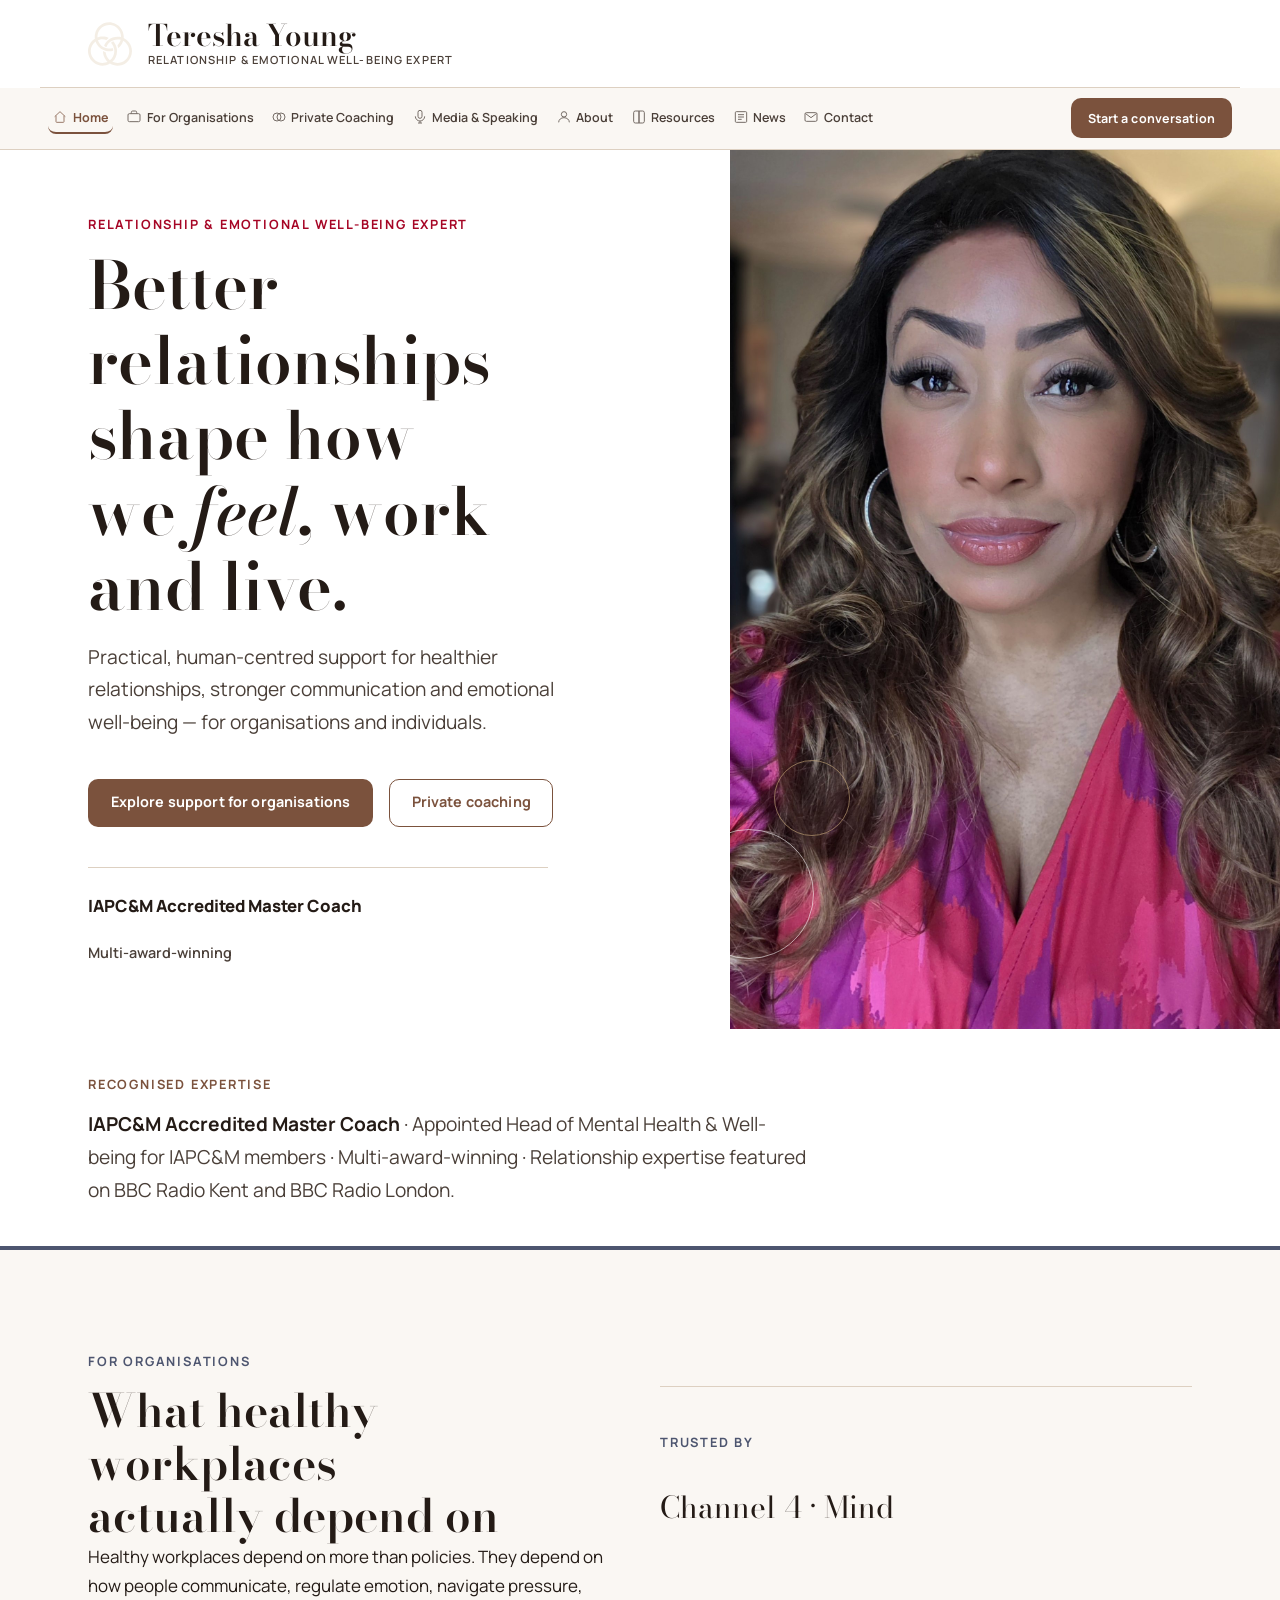
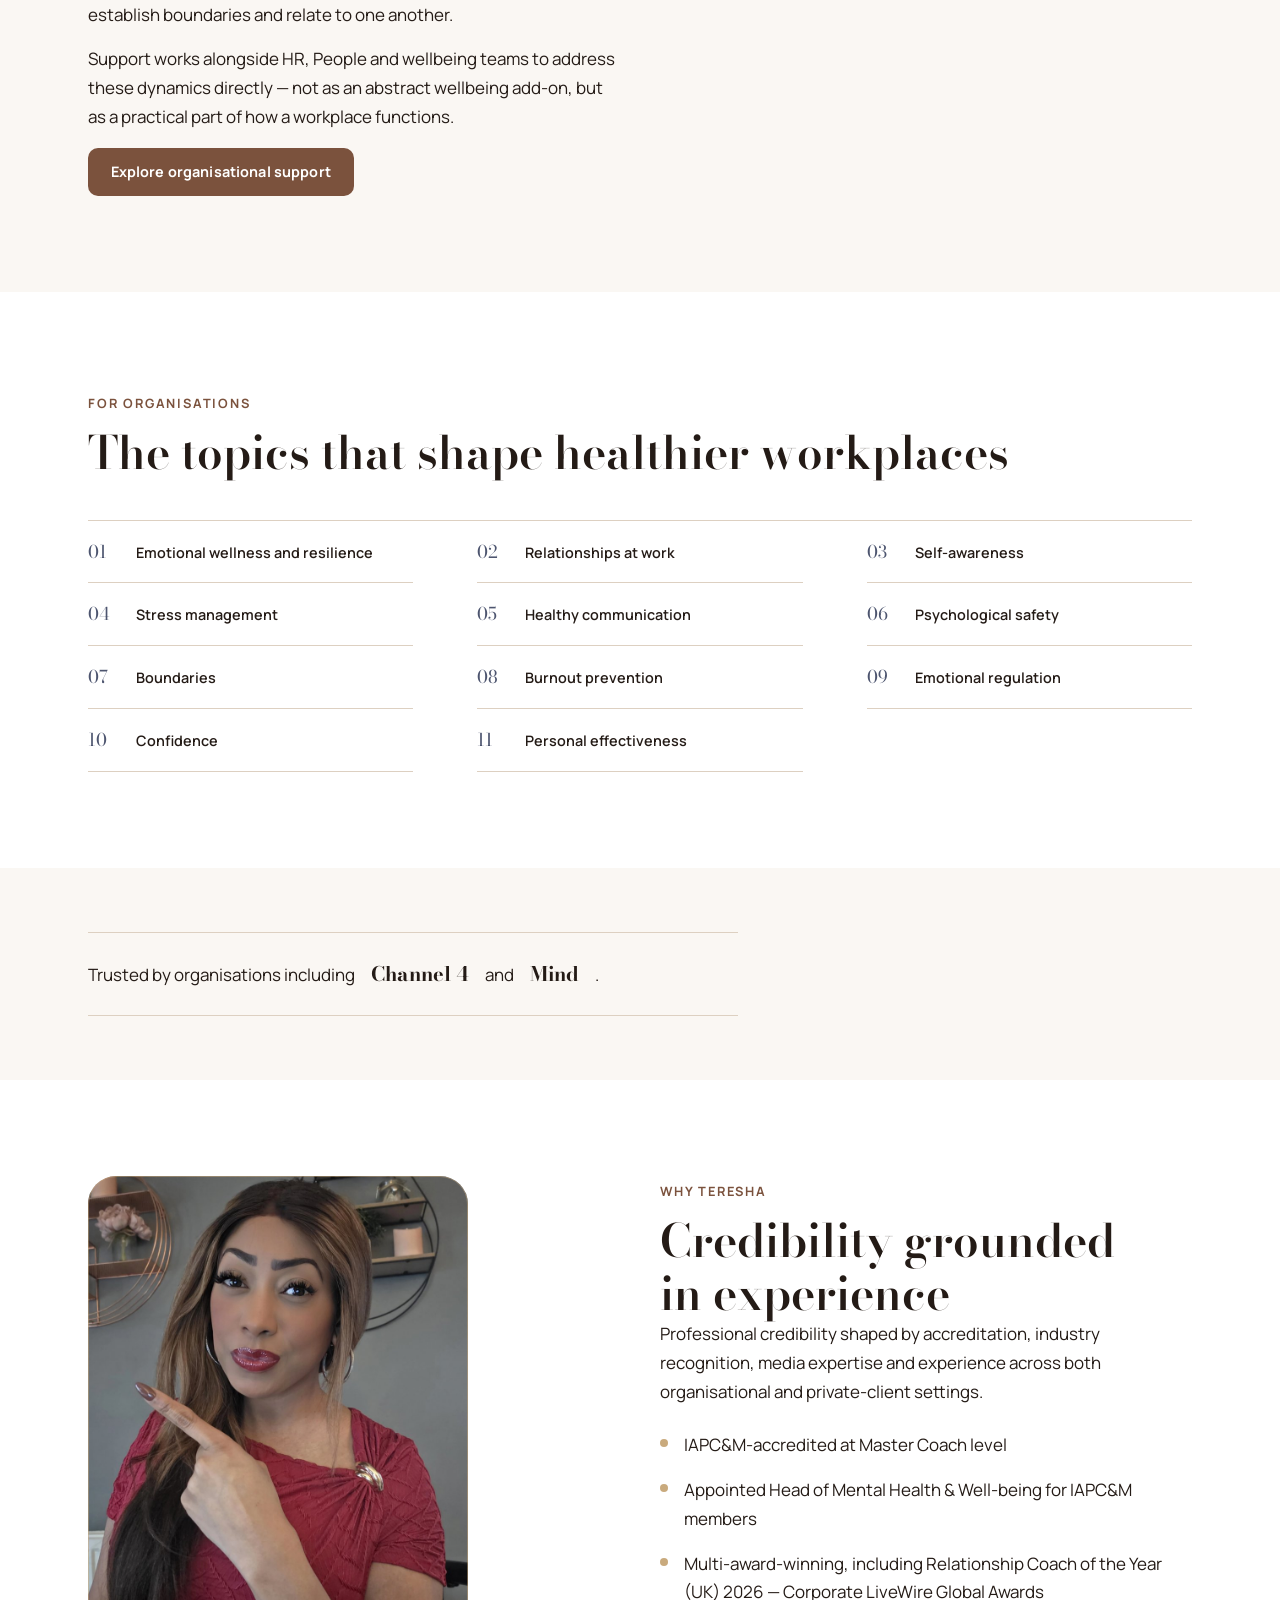
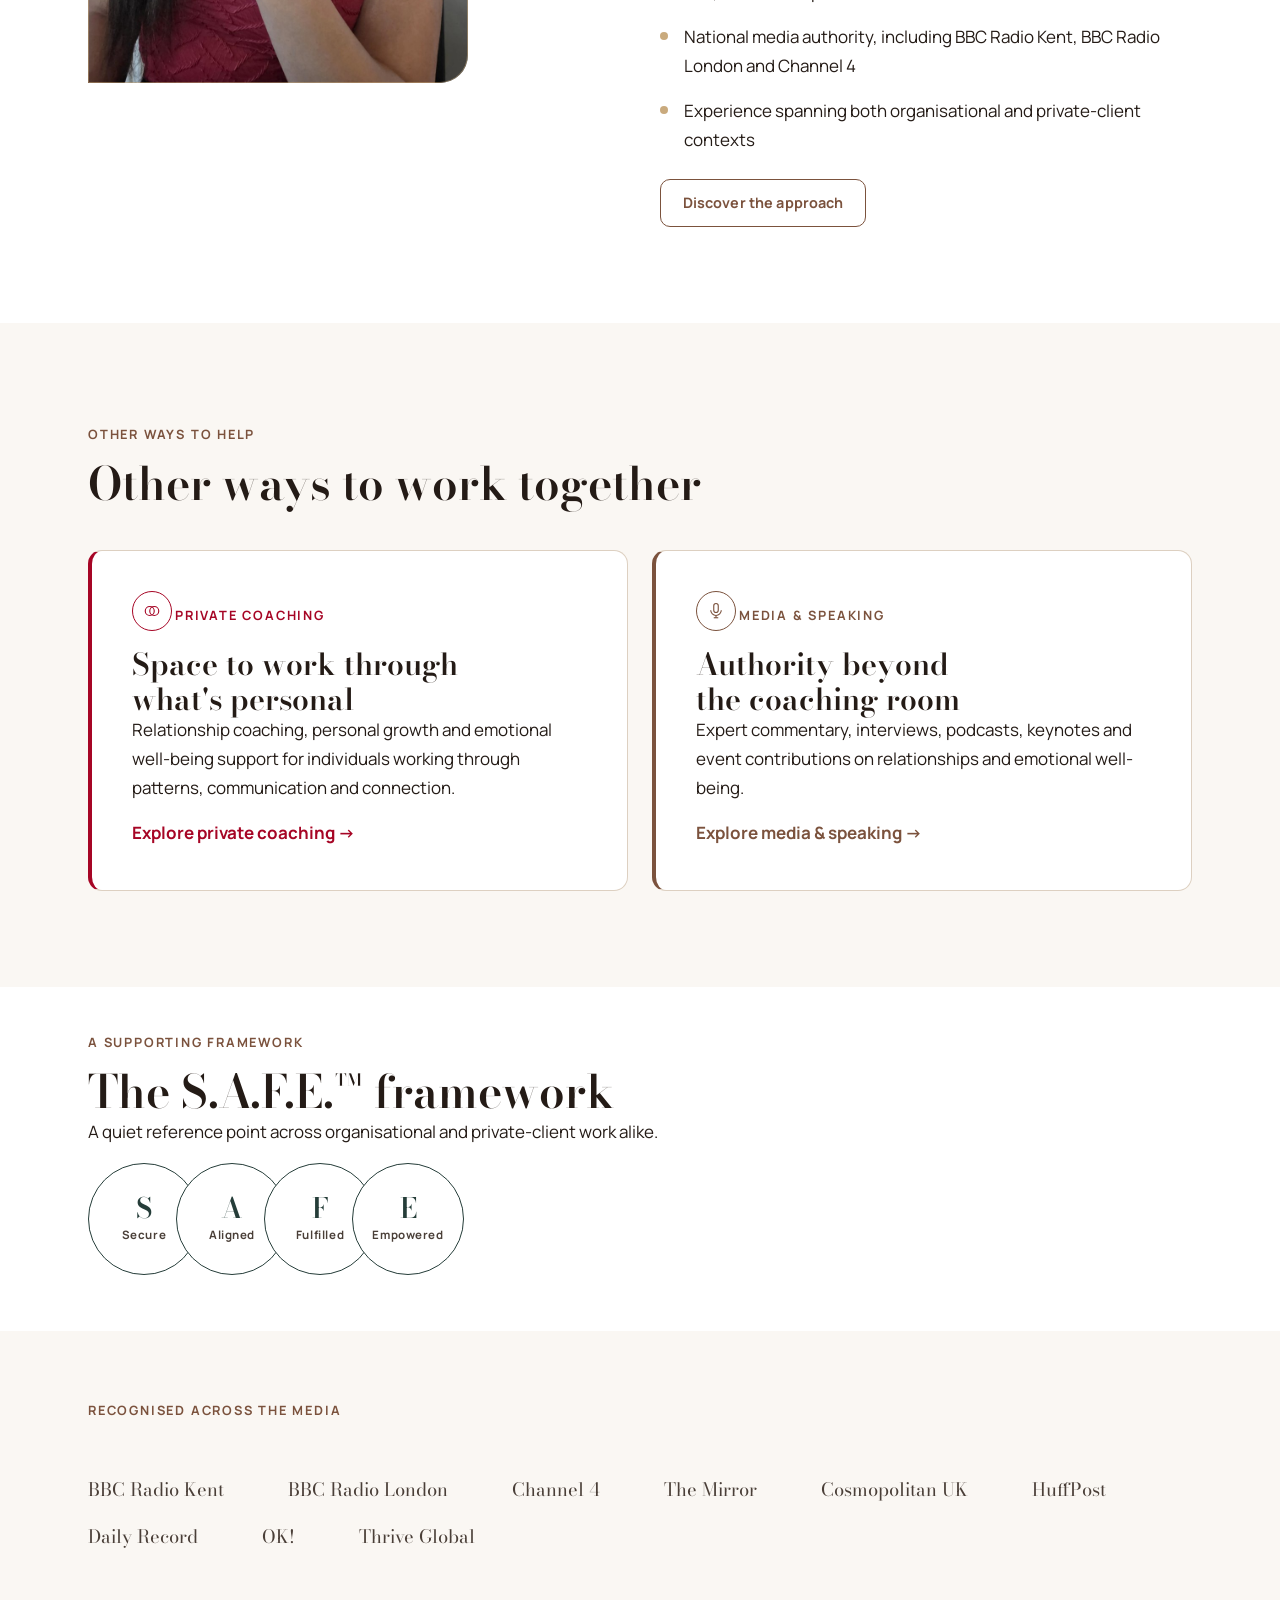
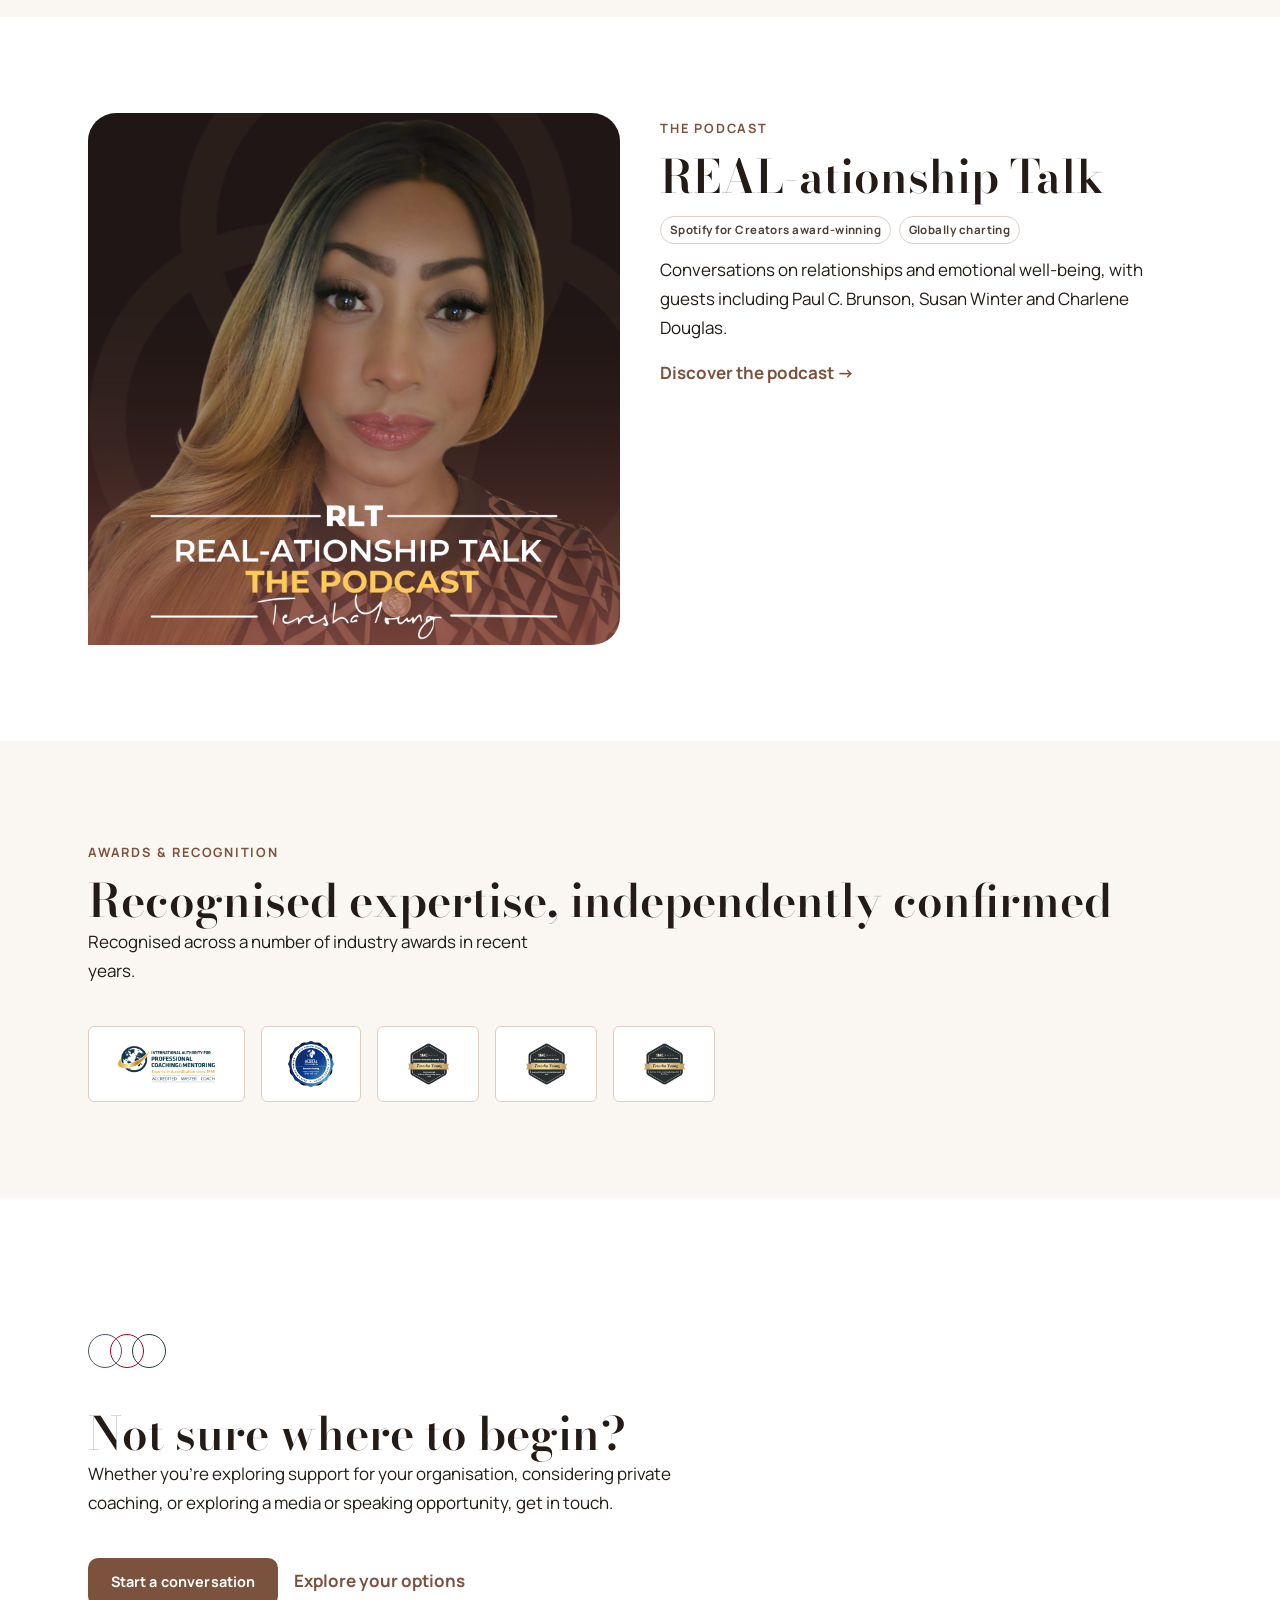
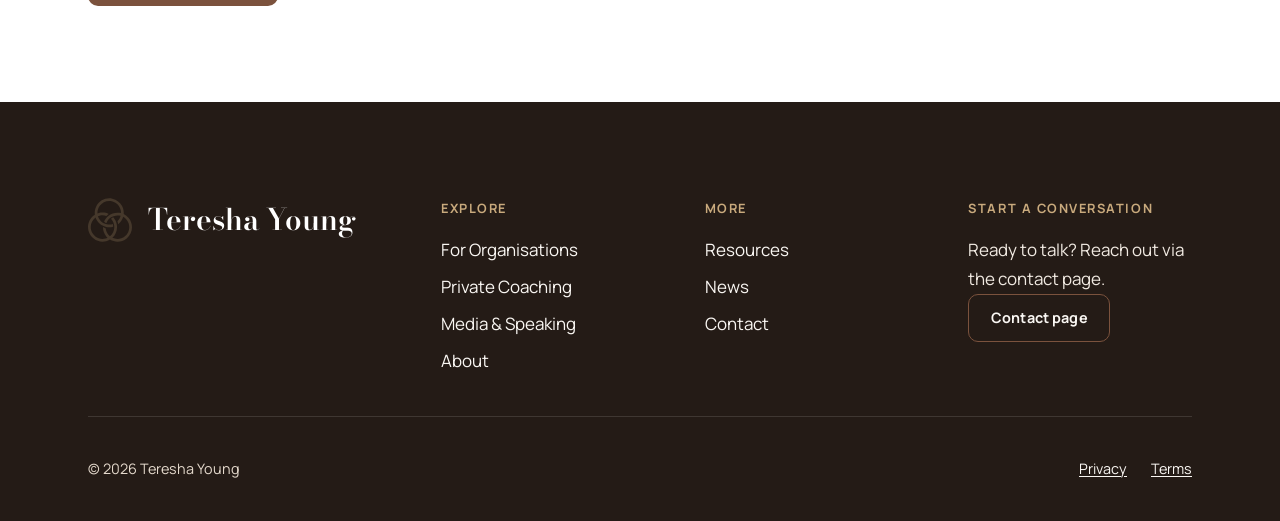
==== commit e3e89af3: "Sitewide refinement: voice, hero rotation, nav, media, CTAs, resources Converts sitewide copy from m" ====
--- a/index.html
+++ b/index.html
@@ -4,7 +4,7 @@
 <meta charset="utf-8">
 <meta name="viewport" content="width=device-width, initial-scale=1">
 <title>Teresha Young — Relationship &amp; Emotional Well-being Expert</title>
-<meta name="description" content="I'm a UK-based Relationship &amp; Emotional Well-being Expert, trusted by organisations, featured across the media, and working with private clients.">
+<meta name="description" content="A UK-based Relationship &amp; Emotional Well-being Expert, trusted by organisations, featured across the media, and working with private clients.">
 <link rel="icon" href="assets/brand/logo.svg" type="image/svg+xml">
 <link rel="preconnect" href="https://fonts.googleapis.com">
 <link rel="preconnect" href="https://fonts.gstatic.com" crossorigin>
@@ -30,6 +30,7 @@
   <nav class="nav-ribbon" id="site-nav" data-site-nav aria-label="Primary">
     <div class="container nav-ribbon__inner">
       <ul class="nav-ribbon__list" role="list">
+        <li><a href="index.html" aria-current="page"><svg viewBox="0 0 24 24" fill="none" stroke-width="1.5" aria-hidden="true"><path d="M4 11.5 12 4l8 7.5"/><path d="M6 10v9a1 1 0 0 0 1 1h10a1 1 0 0 0 1-1v-9"/></svg><span>Home</span></a></li>
         <li><a href="organisations.html"><svg viewBox="0 0 24 24" fill="none" stroke-width="1.5" aria-hidden="true"><rect x="3" y="7" width="18" height="12" rx="2"/><path d="M8 7V5a2 2 0 0 1 2-2h4a2 2 0 0 1 2 2v2"/></svg><span>For Organisations</span></a></li>
         <li><a href="private-coaching.html"><svg viewBox="0 0 24 24" fill="none" stroke-width="1.5" aria-hidden="true"><circle cx="9" cy="12" r="6"/><circle cx="15" cy="12" r="6"/></svg><span>Private Coaching</span></a></li>
         <li><a href="media-speaking.html"><svg viewBox="0 0 24 24" fill="none" stroke-width="1.5" aria-hidden="true"><rect x="9" y="2" width="6" height="12" rx="3"/><path d="M5 11a7 7 0 0 0 14 0"/><path d="M12 18v3"/><path d="M9 21h6"/></svg><span>Media &amp; Speaking</span></a></li>
@@ -47,57 +48,60 @@
 <main id="main">
 
   <!-- ============================================================ -->
-  <!-- 1. HERO — asymmetrical editorial split                        -->
-  <!-- Image: teresha-young-image-4.jpg (via optimised derivative     -->
-  <!-- teresha-young-image-4-hero.jpg). Of the raw (non-cutout)        -->
-  <!-- photographs in assets/teresha/, this is the only one with a    -->
-  <!-- level, undistorted angle, no in-frame gesture and a genuinely  -->
-  <!-- soft/neutral background — i.e. the only A-grade asset for an   -->
-  <!-- immersive hero crop. teresha-young-image-5.jpg (a prior hero   -->
-  <!-- pick) is a close, low-angle phone shot with visible lens        -->
-  <!-- distortion and is not used here. teresha-young-image-6/7.jpg    -->
-  <!-- both have an in-frame pointing gesture; -8.jpg is an            -->
-  <!-- unresolved phone selfie (see docs/open-decisions.md#4/#5/#6).   -->
-  <!-- Only one A-grade image exists, so this is a single static       -->
-  <!-- hero image, not a rotation.                                     -->
+  <!-- 1. HERO — asymmetrical editorial split, rotating photo panel  -->
+  <!-- Rotation set: teresha-young-image-4-hero.jpg and               -->
+  <!-- teresha-young-image-5-hero.jpg — the two portraits from         -->
+  <!-- assets/teresha/ with a level, undistorted angle, no in-frame    -->
+  <!-- gesture and a soft/neutral background (both re-generated as     -->
+  <!-- plain full-frame resizes of their originals, nothing cropped     -->
+  <!-- out — the previous image-5-hero.jpg derivative was an over-      -->
+  <!-- tight face-only crop left over from an earlier attempt and has   -->
+  <!-- been replaced). teresha-young-image-6.jpg and -7.jpg both have   -->
+  <!-- an in-frame gesture and a busier background; -8.jpg is the       -->
+  <!-- unresolved personal phone photo. Only two images cleared the     -->
+  <!-- same bar the first hero image was held to, so the rotation is    -->
+  <!-- two images, not three — see docs/open-decisions.md.              -->
   <!--                                                                  -->
-  <!-- A prior version of this hero used the same photo as a full-      -->
-  <!-- bleed cover background under a ~2:1 banner box. Because the      -->
-  <!-- source is a 3:4 portrait, covering that box required scaling     -->
-  <!-- until roughly 60% of the image's height was cropped away —       -->
-  <!-- which is what made the eyes/eyebrows fill almost the whole       -->
-  <!-- screen. This version instead gives the photo its own panel at    -->
-  <!-- close to its native ratio (~46% of the viewport at desktop       -->
-  <!-- widths), which needs only a gentle crop and keeps hair, both     -->
-  <!-- shoulders and visible surroundings in frame — while also         -->
-  <!-- solving the text/face collision structurally: copy sits in its   -->
-  <!-- own panel and never overlaps the photograph.                     -->
+  <!-- The photo gets its own panel at close to its native ratio        -->
+  <!-- (~43% of the viewport at desktop widths) rather than a full-      -->
+  <!-- bleed `cover` background under a wide banner box — the latter     -->
+  <!-- would force ~60% of either 3:4 source's height to be cropped      -->
+  <!-- away, which is what caused an earlier version's "eyes fill the    -->
+  <!-- screen" problem. Copy sits in its own panel and never overlaps    -->
+  <!-- the photograph.                                                   -->
   <!-- ============================================================ -->
   <section class="hero">
     <div class="hero__text">
       <p class="eyebrow hero__eyebrow">Relationship &amp; Emotional Well-being Expert</p>
       <h1>Better relationships shape how we <em>feel</em>, work and live.</h1>
-      <p class="hero__lede">I help organisations and individuals strengthen emotional well-being, communication and connection through practical, human-centred coaching and training.</p>
+      <p class="hero__lede">Practical, human-centred support for healthier relationships, stronger communication and emotional well-being — for organisations and individuals.</p>
       <div class="hero__actions">
         <a class="btn btn-primary" href="organisations.html">Explore support for organisations</a>
         <a class="btn btn-secondary" href="private-coaching.html">Private coaching</a>
-        <a class="hero__media-link" href="media-speaking.html">Media &amp; speaking →</a>
-      </div>
-      <p class="hero__trust">
-        <span>IAPC&amp;M Accredited Master Coach</span>
-        <span>Multi-award-winning</span>
-      </p>
-    </div>
-    <div class="hero__photo">
+      </div>
+      <div class="hero__trust">
+        <p class="hero__trust-primary">IAPC&amp;M Accredited Master Coach</p>
+        <p class="hero__trust-secondary">Multi-award-winning</p>
+      </div>
+    </div>
+    <div class="hero__photo" data-hero-rotation>
       <img
+        class="hero__photo-img is-active"
+        data-hero-photo
         src="assets/teresha/teresha-young-image-4-hero.jpg"
         alt="Teresha Young, Relationship &amp; Emotional Well-being Expert"
         width="1900" height="2533"
         fetchpriority="high"
         decoding="async">
+      <img
+        class="hero__photo-img"
+        data-hero-photo
+        src="assets/teresha/teresha-young-image-5-hero.jpg"
+        alt="Teresha Young, Relationship &amp; Emotional Well-being Expert"
+        width="1900" height="2533"
+        decoding="async">
       <span class="hero__rings" aria-hidden="true"><span></span><span></span></span>
     </div>
-    <a class="hero__scroll-cue" href="#authority" aria-label="Scroll to learn more"></a>
   </section>
 
   <!-- ============================================================ -->
@@ -123,7 +127,7 @@
           <p class="eyebrow" style="color: var(--color-slate);">For organisations</p>
           <h2 id="corporate-heading">What healthy workplaces actually depend on</h2>
           <p>Healthy workplaces depend on more than policies. They depend on how people communicate, regulate emotion, navigate pressure, establish boundaries and relate to one another.</p>
-          <p>I work alongside HR, People and wellbeing teams to help organisations recognise and address these dynamics directly — not as an abstract wellbeing add-on, but as a practical part of how a workplace functions.</p>
+          <p>Support works alongside HR, People and wellbeing teams to address these dynamics directly — not as an abstract wellbeing add-on, but as a practical part of how a workplace functions.</p>
           <p><a class="btn btn-primary" href="organisations.html">Explore organisational support</a></p>
         </div>
         <div class="org-highlight__trusted">
@@ -167,30 +171,38 @@
   <section class="section section--tight section--muted" aria-labelledby="proof-heading">
     <div class="container">
       <h2 class="visually-hidden" id="proof-heading">Corporate proof</h2>
-      <p class="proof-line">Organisations I've worked with include <strong>Channel 4</strong> and <strong>Mind</strong>.</p>
+      <p class="proof-line">Trusted by organisations including <strong>Channel 4</strong> and <strong>Mind</strong>.</p>
     </div>
   </section>
 
   <!-- ============================================================ -->
   <!-- 6. WHY TERESHA                                                -->
-  <!-- Portrait: a distinct, tighter crop of teresha-young-image-4     -->
-  <!-- (different aspect/position from the hero) so the same source    -->
-  <!-- photo reads as a considered choice rather than a repeat.        -->
+  <!-- Portrait: teresha-young-image-7-card.jpg, a plain full-frame    -->
+  <!-- resize of teresha-young-image-7.jpg (900x1200, same 3:4 ratio   -->
+  <!-- as the source — nothing cropped). Kept in its native portrait   -->
+  <!-- orientation rather than forced into a landscape frame: test      -->
+  <!-- crops of every unused portrait source into 3:2/16:10 landscape   -->
+  <!-- boxes were tried and rejected as awkward (see                    -->
+  <!-- docs/open-decisions.md) — no genuinely horizontal photograph      -->
+  <!-- exists in the asset library. A different image from the hero     -->
+  <!-- rotation set, for variety across the page. The empty-space-      -->
+  <!-- beneath-a-tall-box issue is fixed via align-self on the card,    -->
+  <!-- not by forcing a bad crop.                                       -->
   <!-- ============================================================ -->
   <section class="section" aria-labelledby="why-heading">
     <div class="container grid grid--2">
       <div class="portrait-card">
         <img
-          src="assets/teresha/teresha-young-image-4-hero.jpg"
+          src="assets/teresha/teresha-young-image-7-card.jpg"
           alt="Teresha Young, portrait"
-          width="600" height="800"
+          width="900" height="1200"
           loading="lazy" decoding="async"
-          style="aspect-ratio: 3 / 4; object-fit: cover; object-position: center 14%;">
+          style="aspect-ratio: 3 / 4; object-fit: cover;">
       </div>
       <div>
         <p class="eyebrow">Why Teresha</p>
-        <h2 id="why-heading">Reasons to trust my approach</h2>
-        <p>My authority comes from credentials, recognition and range — not just years in a single role.</p>
+        <h2 id="why-heading">Credibility grounded in experience</h2>
+        <p>Professional credibility shaped by accreditation, industry recognition, media expertise and experience across both organisational and private-client settings.</p>
         <ul class="credential-list" role="list">
           <li>IAPC&amp;M-accredited at Master Coach level</li>
           <li>Appointed Head of Mental Health &amp; Well-being for IAPC&amp;M members</li>
@@ -198,7 +210,7 @@
           <li>National media authority, including BBC Radio Kent, BBC Radio London and Channel 4</li>
           <li>Experience spanning both organisational and private-client contexts</li>
         </ul>
-        <p style="margin-top: var(--space-md);"><a class="btn btn-secondary" href="about.html">Discover my approach</a></p>
+        <p style="margin-top: var(--space-md);"><a class="btn btn-secondary" href="about.html">Discover the approach</a></p>
       </div>
     </div>
   </section>
@@ -208,7 +220,7 @@
   <!-- ============================================================ -->
   <section class="section section--muted" aria-labelledby="other-ways-heading">
     <div class="container">
-      <p class="eyebrow">How else can I help?</p>
+      <p class="eyebrow">Other ways to help</p>
       <h2 id="other-ways-heading">Other ways to work together</h2>
       <div class="other-pathways" style="margin-top: var(--space-lg);">
         <article class="other-pathway-card other-pathway-card--relationship">
@@ -226,7 +238,7 @@
           </span>
           <p class="eyebrow">Media &amp; Speaking</p>
           <h3>Authority beyond the coaching room</h3>
-          <p>I contribute expert commentary, interviews, podcasts, keynotes and event contributions on relationships and emotional well-being.</p>
+          <p>Expert commentary, interviews, podcasts, keynotes and event contributions on relationships and emotional well-being.</p>
           <p style="margin-top: var(--space-sm);"><a class="pathway-card__link" href="media-speaking.html">Explore media &amp; speaking →</a></p>
         </article>
       </div>
@@ -241,7 +253,7 @@
     <div class="container">
       <p class="eyebrow">A supporting framework</p>
       <h2 id="safe-heading">The S.A.F.E.&trade; framework</h2>
-      <p>A quiet reference point behind my work with both organisations and individuals.</p>
+      <p>A quiet reference point across organisational and private-client work alike.</p>
       <div class="safe-diagram">
         <div class="safe-diagram__item">
           <span class="safe-diagram__letter">S</span>
@@ -272,7 +284,6 @@
     <div class="container">
       <p class="eyebrow">Recognised across the media</p>
       <h2 id="media-authority-heading" class="visually-hidden">Media authority</h2>
-      <p style="max-width: 40ch;">You may have seen or heard me across outlets including:</p>
       <div class="media-authority__list">
         <span>BBC Radio Kent</span><span>BBC Radio London</span><span>Channel 4</span>
         <span>The Mirror</span><span>Cosmopolitan UK</span><span>HuffPost</span>
@@ -309,7 +320,7 @@
     <div class="container">
       <p class="eyebrow">Awards &amp; recognition</p>
       <h2 id="awards-heading">Recognised expertise, independently confirmed</h2>
-      <p style="max-width: 48ch;">Over the past few years, I've been grateful to have my work recognised through a number of industry awards.</p>
+      <p style="max-width: 48ch;">Recognised across a number of industry awards in recent years.</p>
       <div class="awards-strip">
         <span class="authority-badge"><img src="assets/logos/logo-amc.png" alt="International Authority for Professional Coaching &amp; Mentoring — Accredited Master Coach" width="220" height="103" loading="lazy" decoding="async"></span>
         <span class="authority-badge"><img src="assets/award/award-relationship-coach-of-the-year-uk-2026.png" alt="Corporate LiveWire Global Awards 2026 winner badge — Relationship Coach of the Year, UK" width="84" height="84" loading="lazy" decoding="async"></span>
@@ -328,7 +339,7 @@
     <div class="container">
       <div class="final-cta__motif" aria-hidden="true"><span></span><span></span><span></span></div>
       <h2 id="final-cta-heading">Not sure where to begin?</h2>
-      <p>Whether you're exploring support for your organisation, looking for private coaching, or inviting me to contribute to a conversation, you're welcome to get in touch.</p>
+      <p>Whether you're exploring support for your organisation, considering private coaching, or exploring a media or speaking opportunity, get in touch.</p>
       <div class="hero__actions">
         <a class="btn btn-primary" href="contact.html">Start a conversation</a>
         <a class="text-link" href="organisations.html">Explore your options</a>
@@ -346,7 +357,6 @@
           <img class="brand__mark" src="assets/brand/logo.svg" alt="" width="34" height="34">
           <span class="brand__name" style="color:#fff;">Teresha Young</span>
         </a>
-        <p>I work with organisations and individuals to strengthen relationships, communication and emotional well-being.</p>
       </div>
       <nav aria-label="Explore">
         <p class="site-footer__heading">Explore</p>
@@ -360,7 +370,7 @@
       <nav aria-label="More">
         <p class="site-footer__heading">More</p>
         <ul class="site-footer__list" role="list">
-          <li><a href="resources.html">Free resources</a></li>
+          <li><a href="resources.html">Resources</a></li>
           <li><a href="news.html">News</a></li>
           <li><a href="contact.html">Contact</a></li>
         </ul>
@@ -372,7 +382,7 @@
       </div>
     </div>
     <div class="site-footer__bottom">
-      <p>&copy; 2026 Teresha Young. Prototype for review — not a final production website.</p>
+      <p>&copy; 2026 Teresha Young</p>
       <div class="site-footer__legal-links">
         <a href="privacy.html">Privacy</a>
         <a href="terms.html">Terms</a>
--- a/assets/css/styles.css
+++ b/assets/css/styles.css
@@ -602,12 +602,21 @@
 }
 
 @media (min-width: 1180px) and (max-width: 1339px) {
+  /* Eight items (Home + 7 pathways) plus the CTA need tighter spacing than
+     the seven-item version this band was originally tuned for. */
   .nav-ribbon__list {
-    gap: 0.9rem;
+    gap: 0.55rem;
   }
 
   .nav-ribbon__list a {
-    font-size: 0.83rem;
+    gap: 0.35em;
+    padding: 0.35em 0.35em;
+    font-size: 0.78rem;
+  }
+
+  .nav-ribbon__cta {
+    padding: 0.55em 1rem;
+    font-size: 0.78rem;
   }
 }
 
@@ -1024,6 +1033,50 @@
   color: var(--color-ink);
 }
 
+/* Reusable primary/secondary credential pairing — mirrors the hero's
+   accreditation hierarchy (primary credential larger, secondary smaller)
+   for use on subsidiary pages. */
+.credential-line {
+  margin-top: var(--space-sm);
+}
+
+.credential-line__primary {
+  font-size: 1.05rem;
+  font-weight: 800;
+  color: var(--color-ink);
+  margin: 0;
+}
+
+.credential-line__secondary {
+  font-size: var(--fs-sm);
+  font-weight: 600;
+  color: var(--color-text-muted);
+  margin: 0.3rem 0 0;
+}
+
+/* Private Coaching page — Relationship Berry used intentionally as an
+   accent (eyebrows + pull-quote), not as a full-page block of colour. */
+body[data-page="private-coaching"] .section:not(.section--relationship) .eyebrow {
+  color: var(--color-berry);
+}
+
+.pull-quote {
+  margin: 0;
+  padding-left: var(--space-lg);
+  border-left: 3px solid var(--color-berry);
+  max-width: 42ch;
+}
+
+.pull-quote p {
+  font-family: var(--font-heading);
+  font-style: italic;
+  font-weight: 600;
+  font-size: clamp(1.35rem, 1.1rem + 1vw, 1.75rem);
+  line-height: 1.35;
+  color: var(--color-ink);
+  margin: 0;
+}
+
 /* ---------------------------------------------------------------------- */
 /* Pathway link — reused by the "Other ways to work together" cards        */
 /* below; reads --pathway-color from whichever card sets it.               */
@@ -1291,46 +1344,26 @@
   margin-top: var(--space-lg);
 }
 
-.hero__media-link {
-  display: inline-flex;
-  align-items: center;
-  gap: 0.4em;
-  font-weight: 700;
-  font-size: var(--fs-sm);
-  color: var(--color-walnut);
-  text-decoration: none;
-  border-bottom: 2px solid transparent;
-  transition: border-color var(--duration-base) var(--ease-editorial);
-}
-
-.hero__media-link:hover {
-  border-color: currentColor;
-}
-
 .hero__trust {
   display: flex;
-  flex-wrap: wrap;
-  align-items: center;
-  gap: var(--space-2xs) var(--space-md);
+  flex-direction: column;
+  gap: 0.3rem;
   margin-top: var(--space-lg);
   padding-top: var(--space-md);
   border-top: 1px solid var(--color-border);
+  max-width: 46ch;
+}
+
+.hero__trust-primary {
+  font-size: 1.05rem;
+  font-weight: 800;
+  color: var(--color-ink);
+}
+
+.hero__trust-secondary {
   font-size: var(--fs-sm);
   font-weight: 600;
   color: var(--color-text-muted);
-  max-width: 46ch;
-}
-
-.hero__trust span + span::before {
-  content: '';
-  display: inline-block;
-  width: 4px;
-  height: 4px;
-  margin-inline-end: var(--space-md);
-  border-radius: 50%;
-  background: var(--color-accent-dark);
-  vertical-align: middle;
-  transform: translateY(-2px);
 }
 
 .hero__photo {
@@ -1338,6 +1371,7 @@
   overflow: hidden;
   isolation: isolate;
   min-height: 340px;
+  background: var(--color-ink);
 }
 
 @media (min-width: 1024px) {
@@ -1347,31 +1381,38 @@
   }
 }
 
-.hero__photo img {
+.hero__photo-img {
   position: absolute;
   inset: 0;
   width: 100%;
   height: 100%;
   object-fit: cover;
   object-position: center 16%;
+  opacity: 0;
+  transition: opacity 1.3s ease;
+}
+
+.hero__photo-img.is-active {
+  opacity: 1;
+  z-index: 1;
 }
 
 @media (prefers-reduced-motion: no-preference) {
-  .hero__photo img {
+  .hero__photo-img {
     animation: hero-breathe 24s ease-in-out infinite alternate;
   }
 }
 
 @keyframes hero-breathe {
   from { transform: scale(1); }
-  to { transform: scale(1.045); }
+  to { transform: scale(1.025); }
 }
 
 .hero__rings {
   position: absolute;
   inset: 0;
   pointer-events: none;
-  z-index: 1;
+  z-index: 2;
 }
 
 .hero__rings span {
@@ -1404,46 +1445,6 @@
   }
 }
 
-.hero__scroll-cue {
-  display: none;
-}
-
-@media (min-width: 1024px) {
-  .hero__scroll-cue {
-    display: block;
-    position: absolute;
-    left: max(var(--container-pad), calc((100vw - var(--container-max)) / 2 + var(--container-pad)));
-    bottom: var(--space-md);
-    width: 1px;
-    height: 34px;
-    background: var(--color-border);
-    z-index: 1;
-  }
-
-  .hero__scroll-cue::after {
-    content: '';
-    position: absolute;
-    left: 50%;
-    bottom: 0;
-    width: 6px;
-    height: 6px;
-    transform: translateX(-50%);
-    border-radius: 50%;
-    background: var(--color-accent-dark);
-  }
-
-  @media (prefers-reduced-motion: no-preference) {
-    .hero__scroll-cue {
-      animation: hero-scroll-cue 2.4s ease-in-out infinite;
-    }
-  }
-}
-
-@keyframes hero-scroll-cue {
-  0%, 100% { opacity: 0.5; }
-  50% { opacity: 1; }
-}
-
 @media (max-width: 1023px) {
   .hero__photo {
     height: 52vh;
@@ -1451,7 +1452,7 @@
     order: -1;
   }
 
-  .hero__photo img {
+  .hero__photo-img {
     object-position: center 14%;
   }
 }
@@ -1528,6 +1529,10 @@
   border-radius: var(--radius-lg) var(--radius-lg) var(--radius-lg) 0;
   overflow: hidden;
   max-width: 380px;
+  /* Grid items stretch to the row height by default — without this, the
+     card's own box (not just the image) would stretch to match whatever
+     taller column sits beside it, leaving empty space below the image. */
+  align-self: start;
 }
 
 .portrait-card img {
@@ -1610,6 +1615,40 @@
   color: var(--color-ink-soft);
 }
 
+/* Media & Speaking page — full editorial outlet grid. Text treatment only:
+   no approved outlet logo files exist yet beyond the AMC accreditation
+   mark (which belongs in credibility, not here). See docs/asset-manifest.md. */
+.media-logo-grid {
+  display: grid;
+  grid-template-columns: repeat(2, 1fr);
+  gap: var(--space-lg) var(--space-xl);
+  margin: var(--space-lg) 0 0;
+  padding-top: var(--space-lg);
+  border-top: 1px solid var(--color-border);
+}
+
+@media (min-width: 640px) {
+  .media-logo-grid { grid-template-columns: repeat(3, 1fr); }
+}
+
+@media (min-width: 1024px) {
+  .media-logo-grid { grid-template-columns: repeat(4, 1fr); }
+}
+
+.media-logo-grid li {
+  font-family: var(--font-heading);
+  font-size: 1.2rem;
+  font-weight: 600;
+  color: var(--color-ink-soft);
+  text-align: center;
+  padding-block: var(--space-sm);
+  transition: color var(--duration-base) var(--ease-editorial);
+}
+
+.media-logo-grid li:hover {
+  color: var(--color-berry);
+}
+
 /* ---------------------------------------------------------------------- */
 /* Awards & recognition                                                   */
 /* ---------------------------------------------------------------------- */
@@ -1620,3 +1659,99 @@
   gap: var(--space-sm);
   margin-top: var(--space-lg);
 }
+
+/* ---------------------------------------------------------------------- */
+/* Resources page — editorial guide list (not generic SaaS cards)          */
+/* ---------------------------------------------------------------------- */
+
+.resource-list {
+  list-style: none;
+  margin: var(--space-lg) 0 0;
+  padding: 0;
+  border-top: 1px solid var(--color-border);
+}
+
+.resource-card {
+  display: grid;
+  grid-template-columns: auto auto 1fr auto;
+  align-items: center;
+  column-gap: var(--space-lg);
+  padding-block: var(--space-xl);
+  border-bottom: 1px solid var(--color-border);
+}
+
+@media (max-width: 640px) {
+  .resource-card {
+    grid-template-columns: auto 1fr;
+    row-gap: var(--space-sm);
+  }
+  .resource-card__arrow { display: none; }
+}
+
+.resource-card__num {
+  font-family: var(--font-heading);
+  font-size: 1rem;
+  color: var(--color-slate);
+}
+
+.resource-card__icon {
+  width: 34px;
+  height: 34px;
+  flex-shrink: 0;
+  color: var(--resource-color, var(--color-berry));
+}
+
+.resource-card__tag {
+  display: block;
+  font-size: 0.7rem;
+  font-weight: 700;
+  letter-spacing: 0.12em;
+  text-transform: uppercase;
+  color: var(--resource-color, var(--color-berry));
+  margin-bottom: 0.5rem;
+}
+
+.resource-card__body h3 {
+  font-size: clamp(1.3rem, 1.1rem + 0.9vw, 1.75rem);
+  margin: 0 0 0.4rem;
+}
+
+.resource-card__desc {
+  margin: 0;
+  color: var(--color-text-muted);
+  max-width: 58ch;
+}
+
+.resource-card__action {
+  display: inline-flex;
+  align-items: center;
+  gap: 0.4em;
+  font-weight: 700;
+  font-size: var(--fs-sm);
+  color: var(--color-ink);
+  text-decoration: none;
+  white-space: nowrap;
+  border-bottom: 2px solid transparent;
+  transition: border-color var(--duration-base) var(--ease-editorial),
+    color var(--duration-base) var(--ease-editorial);
+}
+
+a.resource-card__action:hover {
+  border-color: currentColor;
+  color: var(--resource-color, var(--color-berry));
+}
+
+.resource-card__action svg {
+  width: 18px;
+  height: 18px;
+  transition: transform var(--duration-base) var(--ease-editorial);
+}
+
+a.resource-card__action:hover svg {
+  transform: translateX(3px);
+}
+
+.resource-card__action[aria-disabled="true"] {
+  color: var(--color-text-muted);
+  cursor: default;
+}
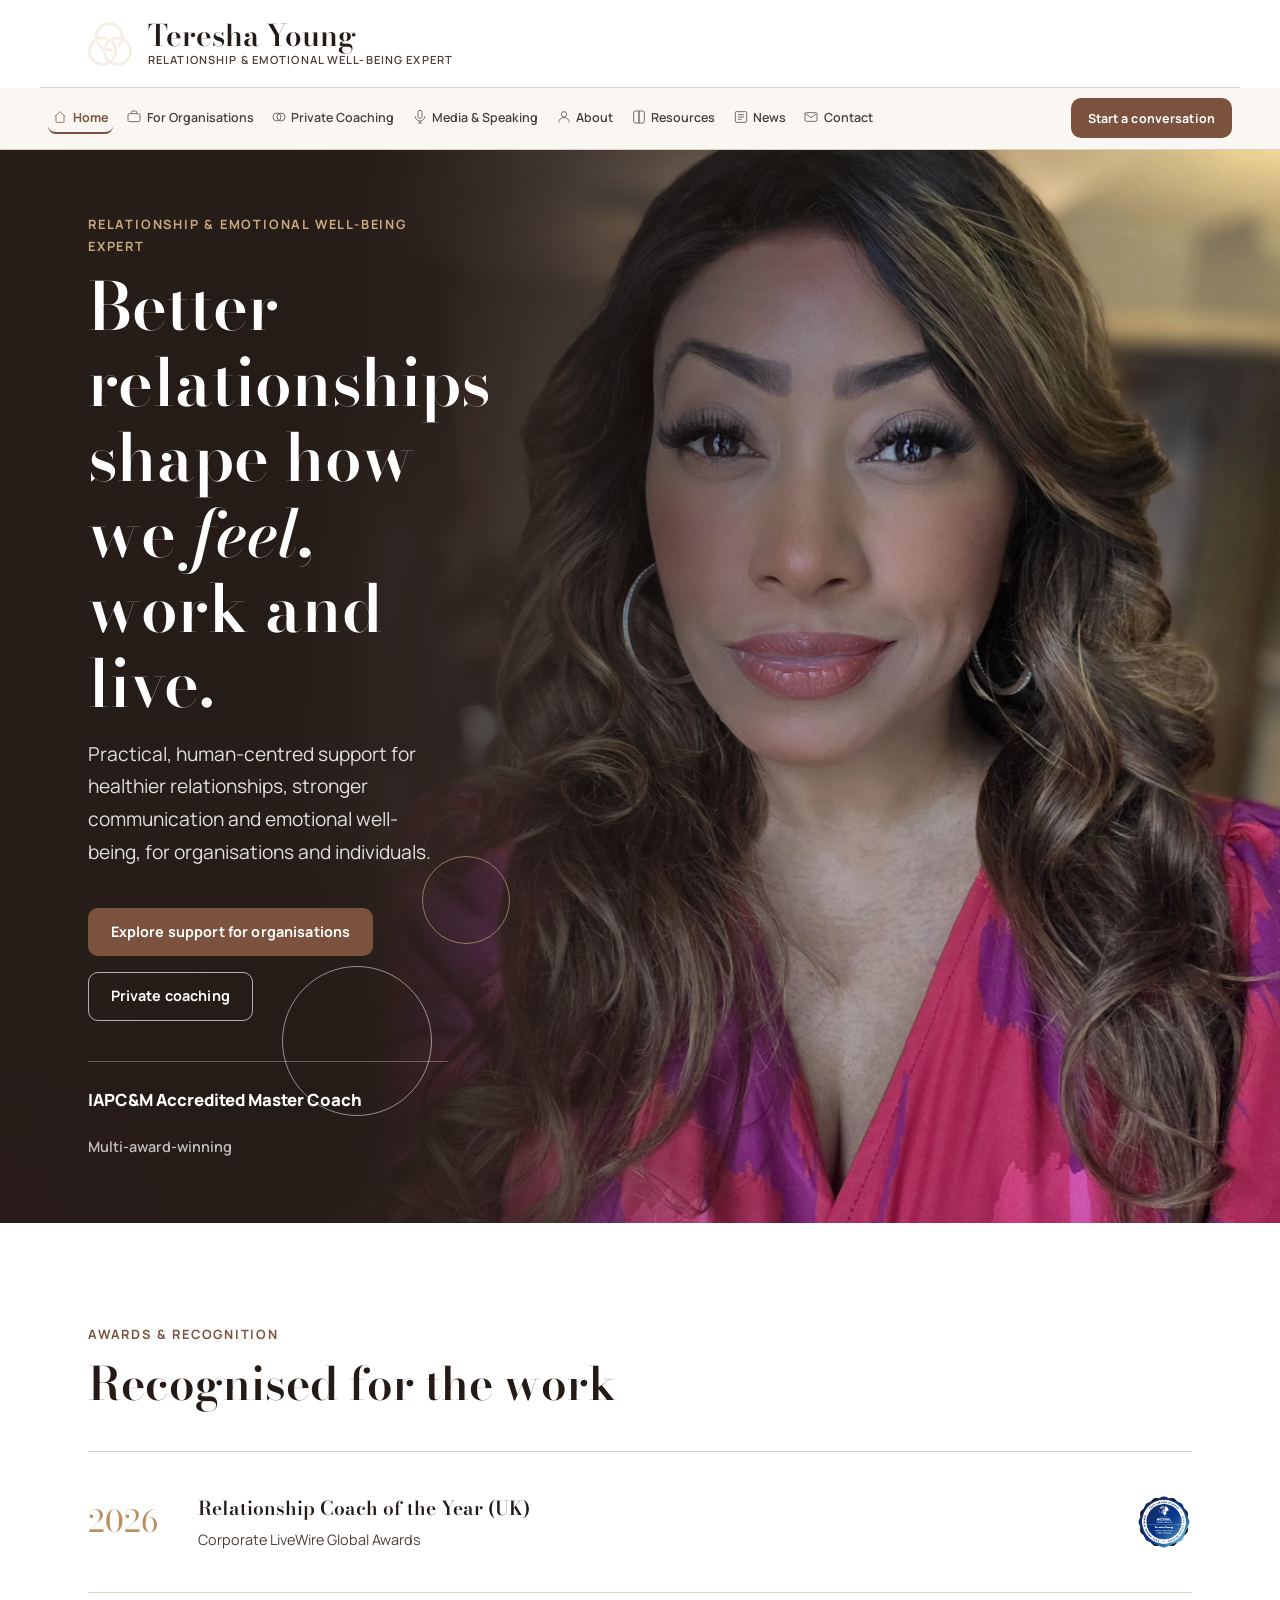
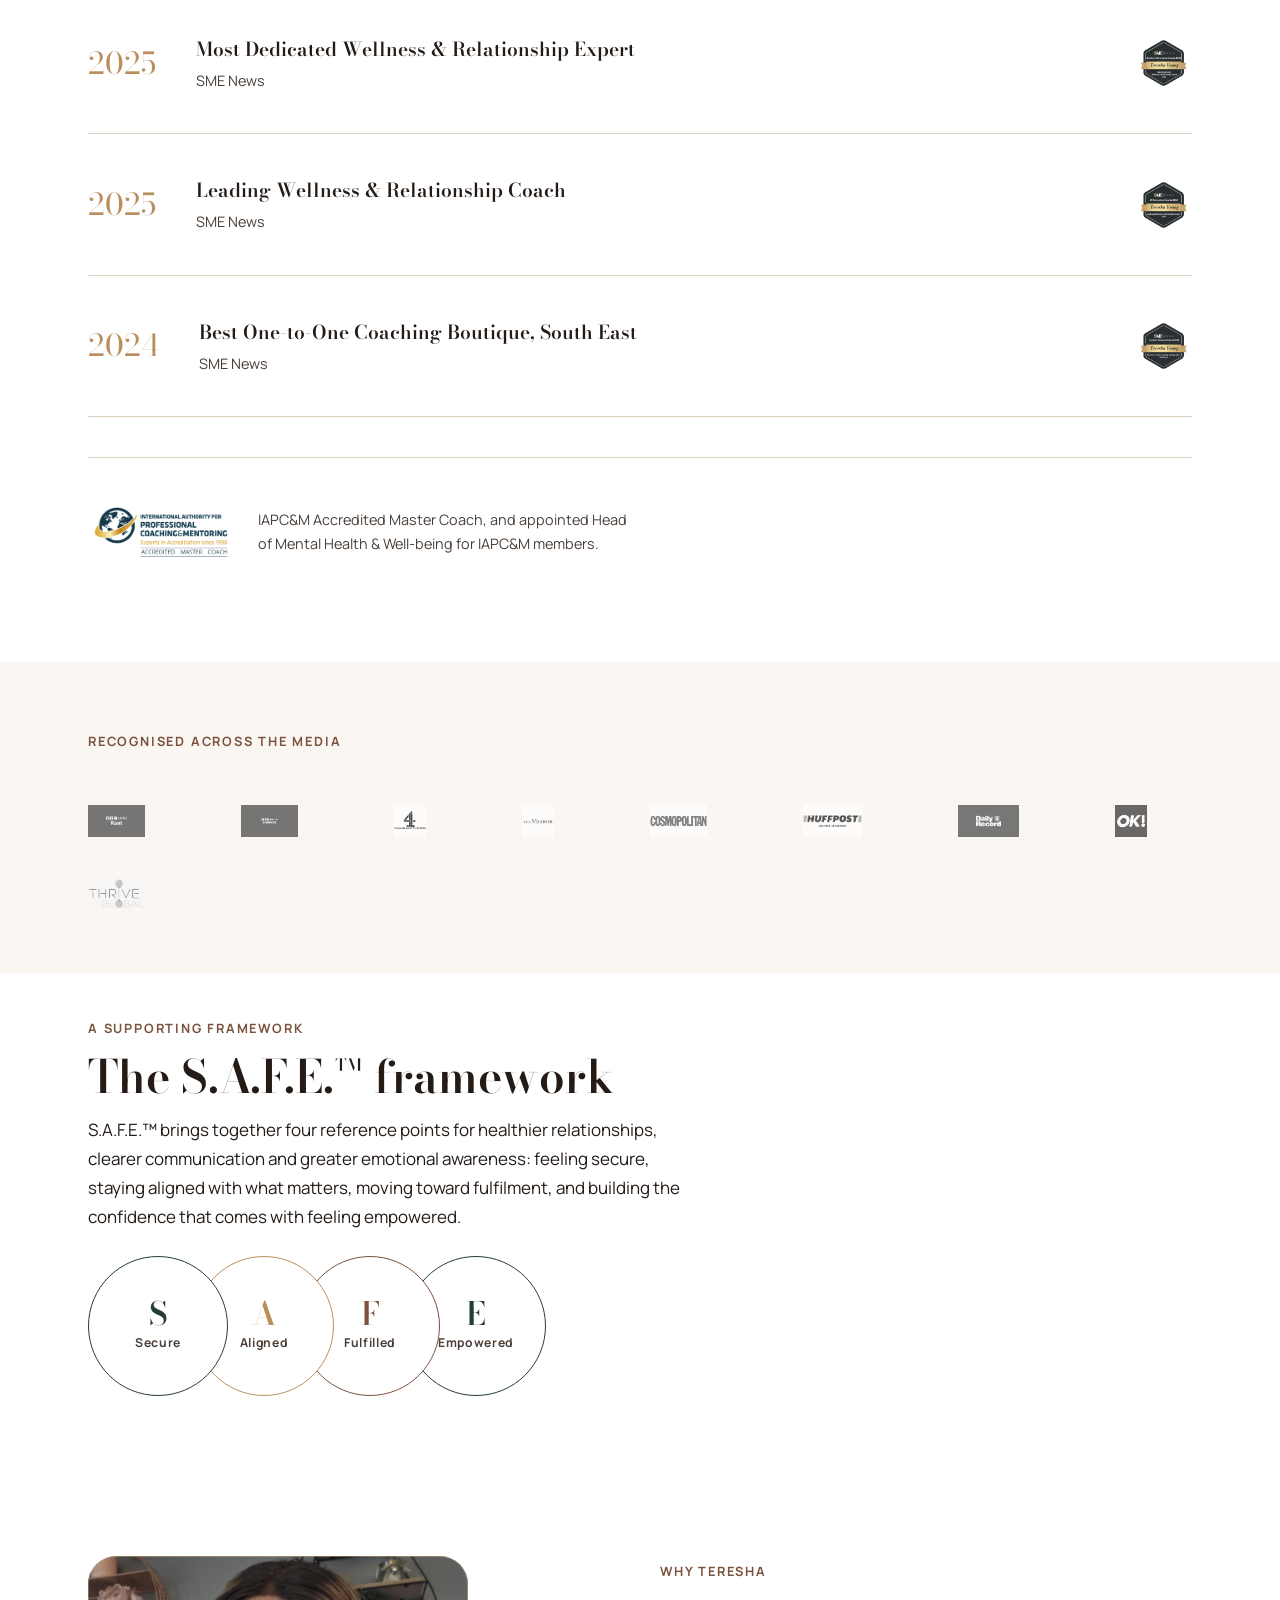
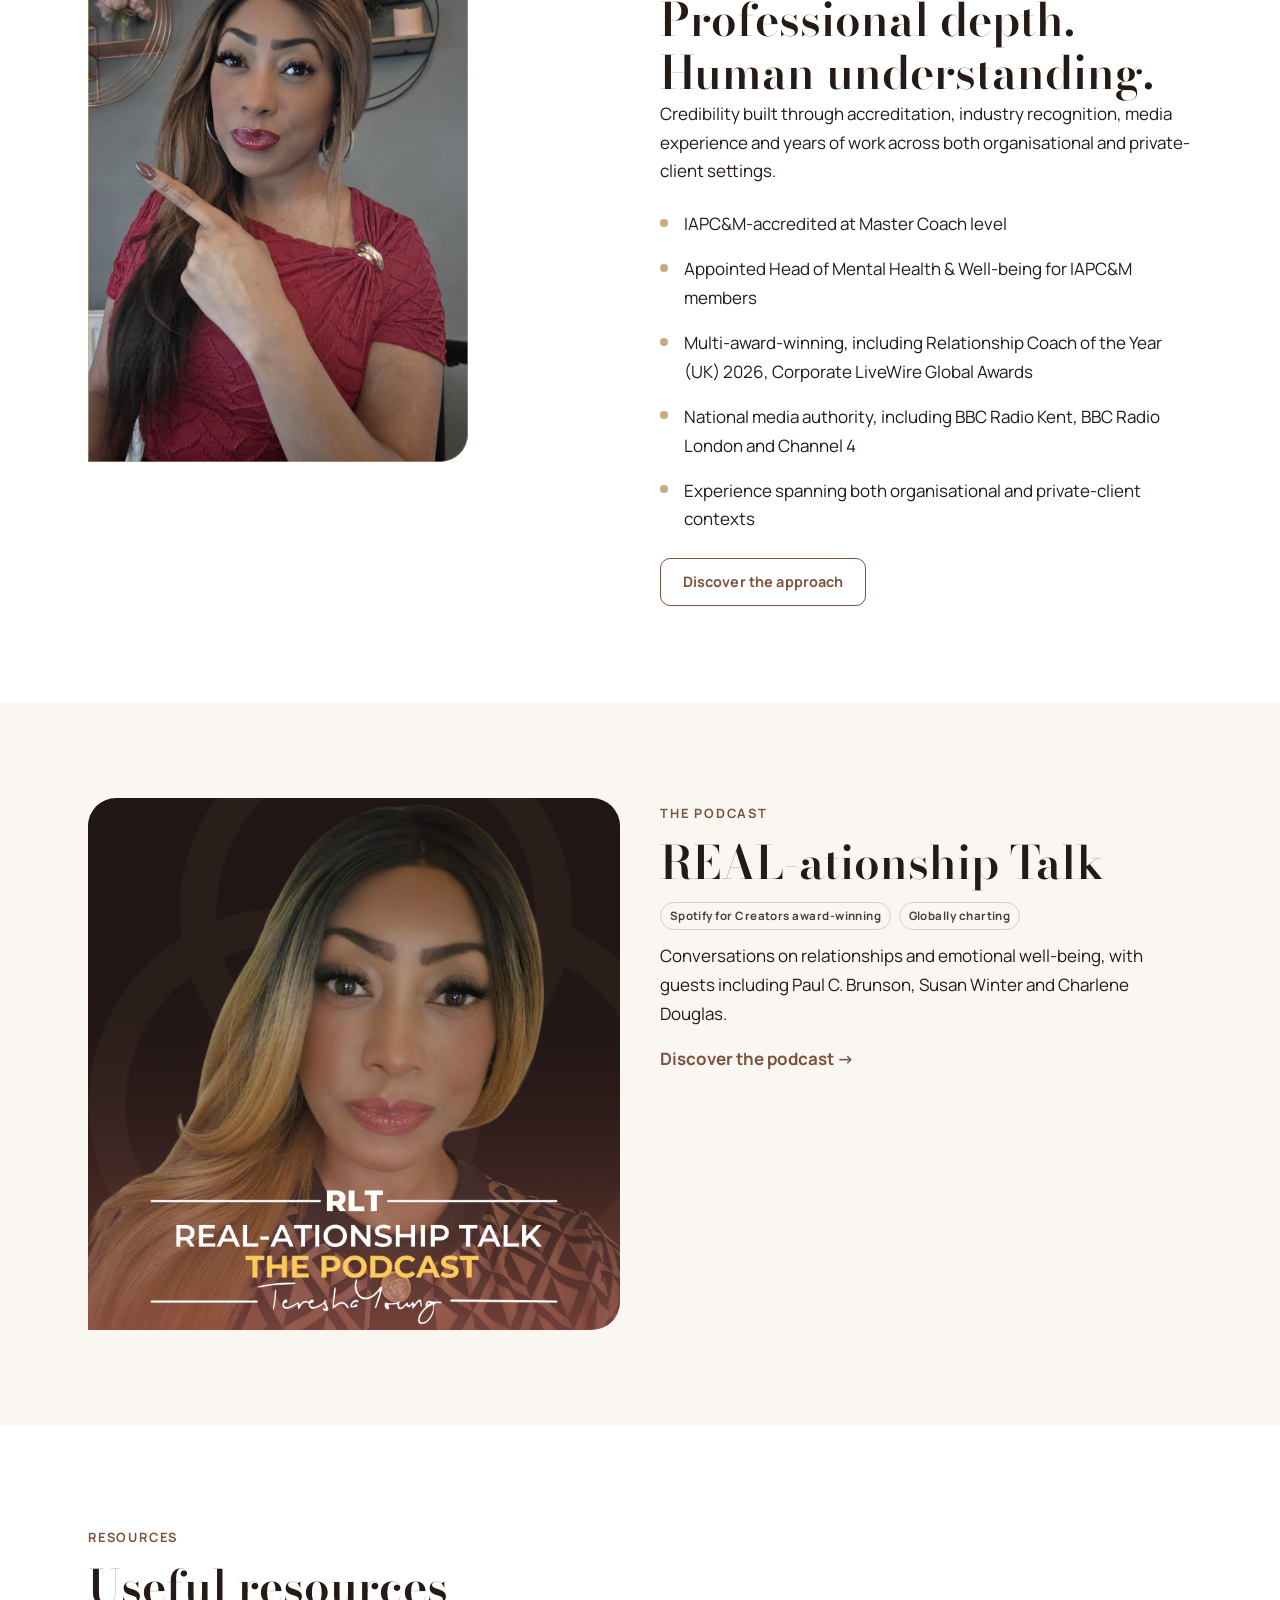
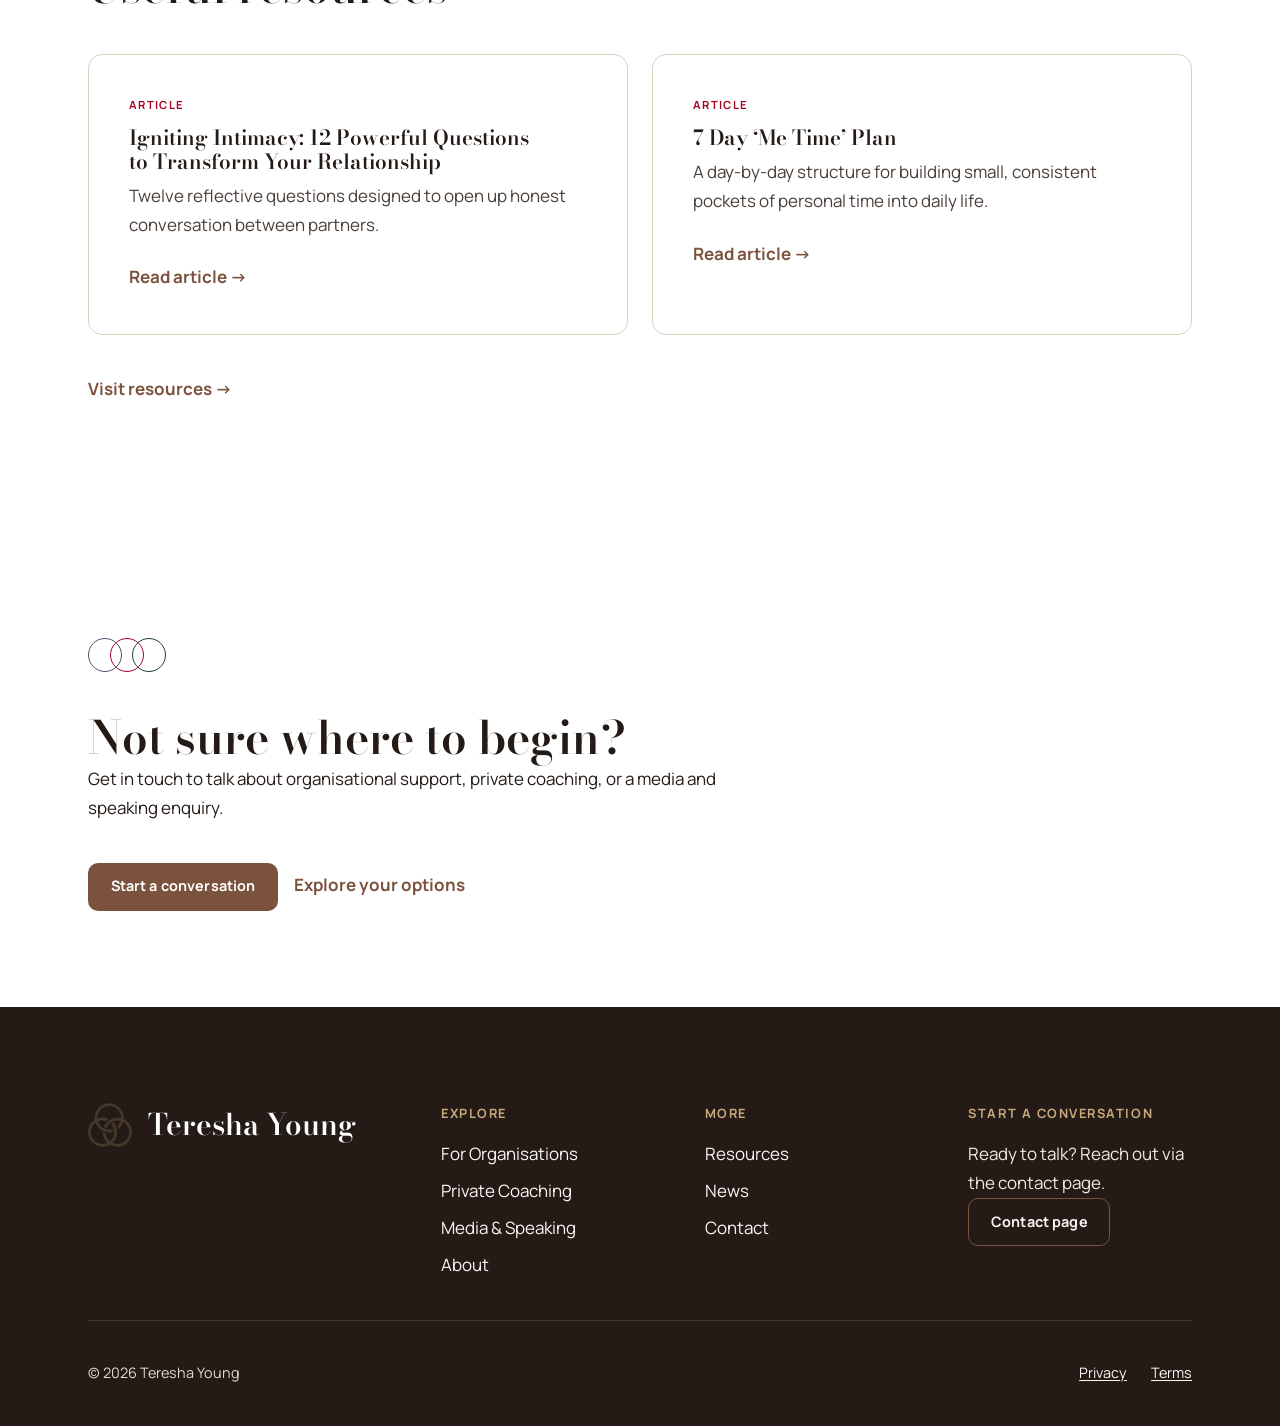
==== commit 353b8e23: "Rebuild homepage as an authority page, add resource articles, editorial voice pass Homepage: rebuild" ====
--- a/index.html
+++ b/index.html
@@ -48,42 +48,18 @@
 <main id="main">
 
   <!-- ============================================================ -->
-  <!-- 1. HERO — asymmetrical editorial split, rotating photo panel  -->
-  <!-- Rotation set: teresha-young-image-4-hero.jpg and               -->
-  <!-- teresha-young-image-5-hero.jpg — the two portraits from         -->
-  <!-- assets/teresha/ with a level, undistorted angle, no in-frame    -->
-  <!-- gesture and a soft/neutral background (both re-generated as     -->
-  <!-- plain full-frame resizes of their originals, nothing cropped     -->
-  <!-- out — the previous image-5-hero.jpg derivative was an over-      -->
-  <!-- tight face-only crop left over from an earlier attempt and has   -->
-  <!-- been replaced). teresha-young-image-6.jpg and -7.jpg both have   -->
-  <!-- an in-frame gesture and a busier background; -8.jpg is the       -->
-  <!-- unresolved personal phone photo. Only two images cleared the     -->
-  <!-- same bar the first hero image was held to, so the rotation is    -->
-  <!-- two images, not three — see docs/open-decisions.md.              -->
-  <!--                                                                  -->
-  <!-- The photo gets its own panel at close to its native ratio        -->
-  <!-- (~43% of the viewport at desktop widths) rather than a full-      -->
-  <!-- bleed `cover` background under a wide banner box — the latter     -->
-  <!-- would force ~60% of either 3:4 source's height to be cropped      -->
-  <!-- away, which is what caused an earlier version's "eyes fill the    -->
-  <!-- screen" problem. Copy sits in its own panel and never overlaps    -->
-  <!-- the photograph.                                                   -->
+  <!-- 1. HERO — one full-bleed editorial composition. The photograph  -->
+  <!-- is the entire frame; a blurred ambient echo of it fills the     -->
+  <!-- background, and a warm scrim carries the copy, so photo and     -->
+  <!-- text read as one continuous picture rather than a white panel   -->
+  <!-- beside an image panel. Rotation set: teresha-young-image-4-hero -->
+  <!-- .jpg and -5-hero.jpg, the two genuinely professional portraits   -->
+  <!-- in assets/teresha/ (see docs/open-decisions.md for why -6, -7   -->
+  <!-- and -8 are not used). Only the photography crossfades — the     -->
+  <!-- eyebrow, H1, supporting copy, buttons and credentials stay put.  -->
   <!-- ============================================================ -->
   <section class="hero">
-    <div class="hero__text">
-      <p class="eyebrow hero__eyebrow">Relationship &amp; Emotional Well-being Expert</p>
-      <h1>Better relationships shape how we <em>feel</em>, work and live.</h1>
-      <p class="hero__lede">Practical, human-centred support for healthier relationships, stronger communication and emotional well-being — for organisations and individuals.</p>
-      <div class="hero__actions">
-        <a class="btn btn-primary" href="organisations.html">Explore support for organisations</a>
-        <a class="btn btn-secondary" href="private-coaching.html">Private coaching</a>
-      </div>
-      <div class="hero__trust">
-        <p class="hero__trust-primary">IAPC&amp;M Accredited Master Coach</p>
-        <p class="hero__trust-secondary">Multi-award-winning</p>
-      </div>
-    </div>
+    <div class="hero__ambient" aria-hidden="true"></div>
     <div class="hero__photo" data-hero-rotation>
       <img
         class="hero__photo-img is-active"
@@ -100,94 +76,135 @@
         alt="Teresha Young, Relationship &amp; Emotional Well-being Expert"
         width="1900" height="2533"
         decoding="async">
-      <span class="hero__rings" aria-hidden="true"><span></span><span></span></span>
-    </div>
-  </section>
-
-  <!-- ============================================================ -->
-  <!-- 2. AUTHORITY — restrained, text-led                           -->
-  <!-- ============================================================ -->
-  <section class="section section--snug" id="authority" aria-labelledby="trust-heading">
-    <div class="container">
-      <p class="eyebrow" id="trust-heading">Recognised expertise</p>
-      <h2 class="visually-hidden">Credentials and recognition</h2>
-      <p class="authority-credentials" style="max-width:60ch; font-size: var(--fs-lg);"><strong>IAPC&amp;M Accredited Master Coach</strong> · Appointed Head of Mental Health &amp; Well-being for IAPC&amp;M members · Multi-award-winning · Relationship expertise featured on BBC Radio Kent and BBC Radio London.</p>
-    </div>
-  </section>
-
-  <!-- ============================================================ -->
-  <!-- 3. FOR ORGANISATIONS                                          -->
-  <!-- Colour used as a detail (top rule, eyebrow) rather than a full -->
-  <!-- background fill, per the "identifiers, not giant fills" note.  -->
-  <!-- ============================================================ -->
-  <section class="org-highlight" aria-labelledby="corporate-heading">
-    <div class="container" style="padding-block: var(--space-2xl);">
-      <div class="grid grid--2">
-        <div>
-          <p class="eyebrow" style="color: var(--color-slate);">For organisations</p>
-          <h2 id="corporate-heading">What healthy workplaces actually depend on</h2>
-          <p>Healthy workplaces depend on more than policies. They depend on how people communicate, regulate emotion, navigate pressure, establish boundaries and relate to one another.</p>
-          <p>Support works alongside HR, People and wellbeing teams to address these dynamics directly — not as an abstract wellbeing add-on, but as a practical part of how a workplace functions.</p>
-          <p><a class="btn btn-primary" href="organisations.html">Explore organisational support</a></p>
-        </div>
-        <div class="org-highlight__trusted">
-          <p class="eyebrow" style="color: var(--color-slate);">Trusted by</p>
-          <p class="org-highlight__trusted-names">Channel 4 · Mind</p>
-        </div>
-      </div>
-    </div>
-  </section>
-
-  <!-- ============================================================ -->
-  <!-- 4. ORGANISATIONAL TOPICS                                      -->
-  <!-- ============================================================ -->
-  <section class="section" aria-labelledby="topics-heading">
-    <div class="container">
-      <p class="eyebrow">For organisations</p>
-      <h2 id="topics-heading">The topics that shape healthier workplaces</h2>
-      <ol class="topics-grid" role="list">
-        <li class="topics-grid__item"><span class="topics-grid__num" aria-hidden="true">01</span><span class="topics-grid__label">Emotional wellness and resilience</span></li>
-        <li class="topics-grid__item"><span class="topics-grid__num" aria-hidden="true">02</span><span class="topics-grid__label">Relationships at work</span></li>
-        <li class="topics-grid__item"><span class="topics-grid__num" aria-hidden="true">03</span><span class="topics-grid__label">Self-awareness</span></li>
-        <li class="topics-grid__item"><span class="topics-grid__num" aria-hidden="true">04</span><span class="topics-grid__label">Stress management</span></li>
-        <li class="topics-grid__item"><span class="topics-grid__num" aria-hidden="true">05</span><span class="topics-grid__label">Healthy communication</span></li>
-        <li class="topics-grid__item"><span class="topics-grid__num" aria-hidden="true">06</span><span class="topics-grid__label">Psychological safety</span></li>
-        <li class="topics-grid__item"><span class="topics-grid__num" aria-hidden="true">07</span><span class="topics-grid__label">Boundaries</span></li>
-        <li class="topics-grid__item"><span class="topics-grid__num" aria-hidden="true">08</span><span class="topics-grid__label">Burnout prevention</span></li>
-        <li class="topics-grid__item"><span class="topics-grid__num" aria-hidden="true">09</span><span class="topics-grid__label">Emotional regulation</span></li>
-        <li class="topics-grid__item"><span class="topics-grid__num" aria-hidden="true">10</span><span class="topics-grid__label">Confidence</span></li>
-        <li class="topics-grid__item"><span class="topics-grid__num" aria-hidden="true">11</span><span class="topics-grid__label">Personal effectiveness</span></li>
-      </ol>
-    </div>
-  </section>
-
-  <!-- ============================================================ -->
-  <!-- 5. CORPORATE PROOF                                            -->
-  <!-- No approved organisational testimonial exists yet (see          -->
-  <!-- docs/testimonials data), so per the "omit rather than expose    -->
-  <!-- development notes" direction, this is the approved trust fact   -->
-  <!-- only — no placeholder box, no meta-commentary on the page.      -->
-  <!-- ============================================================ -->
-  <section class="section section--tight section--muted" aria-labelledby="proof-heading">
-    <div class="container">
-      <h2 class="visually-hidden" id="proof-heading">Corporate proof</h2>
-      <p class="proof-line">Trusted by organisations including <strong>Channel 4</strong> and <strong>Mind</strong>.</p>
-    </div>
-  </section>
-
-  <!-- ============================================================ -->
-  <!-- 6. WHY TERESHA                                                -->
+    </div>
+    <div class="hero__scrim" aria-hidden="true"></div>
+    <span class="hero__rings" aria-hidden="true"><span></span><span></span></span>
+    <div class="hero__text">
+      <p class="eyebrow hero__eyebrow">Relationship &amp; Emotional Well-being Expert</p>
+      <h1>Better relationships shape how we <em>feel</em>, work and live.</h1>
+      <p class="hero__lede">Practical, human-centred support for healthier relationships, stronger communication and emotional well-being, for organisations and individuals.</p>
+      <div class="hero__actions">
+        <a class="btn btn-primary" href="organisations.html">Explore support for organisations</a>
+        <a class="btn btn-secondary" href="private-coaching.html">Private coaching</a>
+      </div>
+      <div class="hero__trust">
+        <p class="hero__trust-primary">IAPC&amp;M Accredited Master Coach</p>
+        <p class="hero__trust-secondary">Multi-award-winning</p>
+      </div>
+    </div>
+  </section>
+
+  <!-- ============================================================ -->
+  <!-- 2. AWARDS & RECOGNITION — first authority proof after the hero -->
+  <!-- ============================================================ -->
+  <section class="section" aria-labelledby="awards-heading">
+    <div class="container">
+      <p class="eyebrow">Awards &amp; recognition</p>
+      <h2 id="awards-heading">Recognised for the work</h2>
+      <ul class="awards-list" role="list">
+        <li class="awards-list__item">
+          <span class="awards-list__year">2026</span>
+          <span class="awards-list__body">
+            <span class="awards-list__title">Relationship Coach of the Year (UK)</span>
+            <span class="awards-list__body-sub">Corporate LiveWire Global Awards</span>
+          </span>
+          <img class="awards-list__mark" src="assets/award/award-relationship-coach-of-the-year-uk-2026.png" alt="Corporate LiveWire Global Awards 2026 winner badge" width="84" height="84" loading="lazy" decoding="async">
+        </li>
+        <li class="awards-list__item">
+          <span class="awards-list__year">2025</span>
+          <span class="awards-list__body">
+            <span class="awards-list__title">Most Dedicated Wellness &amp; Relationship Expert</span>
+            <span class="awards-list__body-sub">SME News</span>
+          </span>
+          <img class="awards-list__mark" src="assets/award/award-sme-most-dedicated-wellness-relationship-expert-2025.png" alt="SME News Southern Enterprise Awards 2025 badge" width="84" height="84" loading="lazy" decoding="async">
+        </li>
+        <li class="awards-list__item">
+          <span class="awards-list__year">2025</span>
+          <span class="awards-list__body">
+            <span class="awards-list__title">Leading Wellness &amp; Relationship Coach</span>
+            <span class="awards-list__body-sub">SME News</span>
+          </span>
+          <img class="awards-list__mark" src="assets/award/award-uk-enterprise-2025.png" alt="SME News UK Enterprise Awards 2025 badge" width="84" height="84" loading="lazy" decoding="async">
+        </li>
+        <li class="awards-list__item">
+          <span class="awards-list__year">2024</span>
+          <span class="awards-list__body">
+            <span class="awards-list__title">Best One-to-One Coaching Boutique, South East</span>
+            <span class="awards-list__body-sub">SME News</span>
+          </span>
+          <img class="awards-list__mark" src="assets/award/award-southern-enterprise-2024.png" alt="SME News Southern Enterprise Awards 2024 badge" width="84" height="84" loading="lazy" decoding="async">
+        </li>
+      </ul>
+      <div class="awards-list__amc">
+        <img src="assets/logos/logo-amc.png" alt="International Authority for Professional Coaching &amp; Mentoring — Accredited Master Coach" width="220" height="103" loading="lazy" decoding="async">
+        <p>IAPC&amp;M Accredited Master Coach, and appointed Head of Mental Health &amp; Well-being for IAPC&amp;M members.</p>
+      </div>
+      <!-- A 2026/27 "multi award winner" badge also exists in the repository but is withheld pending client confirmation — see docs/open-decisions.md#3 -->
+    </div>
+  </section>
+
+  <!-- ============================================================ -->
+  <!-- 3. RECOGNISED ACROSS THE MEDIA — logo field, no explanatory     -->
+  <!-- prose; the marks carry the proof. Files present under          -->
+  <!-- assets/logos/media/; outlets with no supplied logo file are     -->
+  <!-- omitted rather than faked (see docs/open-decisions.md).        -->
+  <!-- ============================================================ -->
+  <section class="section section--tight section--muted" aria-labelledby="media-heading">
+    <div class="container">
+      <p class="eyebrow">Recognised across the media</p>
+      <h2 id="media-heading" class="visually-hidden">Media recognition</h2>
+      <ul class="logo-field" role="list">
+        <li><img src="assets/logos/media/BBC-Radio-Kent-Logo.png" alt="BBC Radio Kent" width="264" height="149" loading="lazy" decoding="async"></li>
+        <li><img src="assets/logos/media/bbc-radio-london-logo.png" alt="BBC Radio London" width="600" height="337" loading="lazy" decoding="async"></li>
+        <li><img src="assets/logos/media/channel-4-logo.png" alt="Channel 4" width="440" height="440" loading="lazy" decoding="async"></li>
+        <li><img src="assets/logos/media/the-mirror-logo.png" alt="The Mirror" width="440" height="440" loading="lazy" decoding="async"></li>
+        <li><img src="assets/logos/media/cosmopolitan-logo.png" alt="Cosmopolitan UK" width="750" height="422" loading="lazy" decoding="async"></li>
+        <li><img src="assets/logos/media/huffpost-logo.jpg" alt="HuffPost" width="600" height="315" loading="lazy" decoding="async"></li>
+        <li><img src="assets/logos/media/daily-record-logo.png" alt="Daily Record" width="620" height="330" loading="lazy" decoding="async"></li>
+        <li><img src="assets/logos/media/ok!-logo.png" alt="OK!" width="440" height="440" loading="lazy" decoding="async"></li>
+        <li><img src="assets/logos/media/thrive-global-logo.jpg" alt="Thrive Global" width="600" height="315" loading="lazy" decoding="async"></li>
+      </ul>
+    </div>
+  </section>
+
+  <!-- ============================================================ -->
+  <!-- 4. S.A.F.E.™                                                  -->
+  <!-- ============================================================ -->
+  <section class="section section--snug" aria-labelledby="safe-heading">
+    <div class="container">
+      <p class="eyebrow">A supporting framework</p>
+      <h2 id="safe-heading">The S.A.F.E.&trade; framework</h2>
+      <p class="safe-diagram__intro">S.A.F.E.&trade; brings together four reference points for healthier relationships, clearer communication and greater emotional awareness: feeling secure, staying aligned with what matters, moving toward fulfilment, and building the confidence that comes with feeling empowered.</p>
+      <div class="safe-diagram">
+        <div class="safe-diagram__item">
+          <span class="safe-diagram__letter">S</span>
+          <span class="safe-diagram__word">Secure</span>
+        </div>
+        <div class="safe-diagram__item">
+          <span class="safe-diagram__letter">A</span>
+          <span class="safe-diagram__word">Aligned</span>
+        </div>
+        <div class="safe-diagram__item">
+          <span class="safe-diagram__letter">F</span>
+          <span class="safe-diagram__word">Fulfilled</span>
+        </div>
+        <div class="safe-diagram__item">
+          <span class="safe-diagram__letter">E</span>
+          <span class="safe-diagram__word">Empowered</span>
+        </div>
+      </div>
+    </div>
+  </section>
+
+  <!-- ============================================================ -->
+  <!-- 5. WHY TERESHA                                                -->
   <!-- Portrait: teresha-young-image-7-card.jpg, a plain full-frame    -->
   <!-- resize of teresha-young-image-7.jpg (900x1200, same 3:4 ratio   -->
   <!-- as the source — nothing cropped). Kept in its native portrait   -->
-  <!-- orientation rather than forced into a landscape frame: test      -->
-  <!-- crops of every unused portrait source into 3:2/16:10 landscape   -->
-  <!-- boxes were tried and rejected as awkward (see                    -->
-  <!-- docs/open-decisions.md) — no genuinely horizontal photograph      -->
-  <!-- exists in the asset library. A different image from the hero     -->
-  <!-- rotation set, for variety across the page. The empty-space-      -->
-  <!-- beneath-a-tall-box issue is fixed via align-self on the card,    -->
-  <!-- not by forcing a bad crop.                                       -->
+  <!-- orientation rather than forced into a landscape frame: no        -->
+  <!-- genuinely horizontal photograph exists in the asset library      -->
+  <!-- (see docs/open-decisions.md). The empty-space-beneath-a-tall-    -->
+  <!-- box issue is fixed via align-self on the card, not a bad crop.   -->
   <!-- ============================================================ -->
   <section class="section" aria-labelledby="why-heading">
     <div class="container grid grid--2">
@@ -201,12 +218,12 @@
       </div>
       <div>
         <p class="eyebrow">Why Teresha</p>
-        <h2 id="why-heading">Credibility grounded in experience</h2>
-        <p>Professional credibility shaped by accreditation, industry recognition, media expertise and experience across both organisational and private-client settings.</p>
+        <h2 id="why-heading">Professional depth. Human understanding.</h2>
+        <p>Credibility built through accreditation, industry recognition, media experience and years of work across both organisational and private-client settings.</p>
         <ul class="credential-list" role="list">
           <li>IAPC&amp;M-accredited at Master Coach level</li>
           <li>Appointed Head of Mental Health &amp; Well-being for IAPC&amp;M members</li>
-          <li>Multi-award-winning, including Relationship Coach of the Year (UK) 2026 — Corporate LiveWire Global Awards</li>
+          <li>Multi-award-winning, including Relationship Coach of the Year (UK) 2026, Corporate LiveWire Global Awards</li>
           <li>National media authority, including BBC Radio Kent, BBC Radio London and Channel 4</li>
           <li>Experience spanning both organisational and private-client contexts</li>
         </ul>
@@ -216,86 +233,9 @@
   </section>
 
   <!-- ============================================================ -->
-  <!-- 7. OTHER WAYS TO WORK TOGETHER                                -->
-  <!-- ============================================================ -->
-  <section class="section section--muted" aria-labelledby="other-ways-heading">
-    <div class="container">
-      <p class="eyebrow">Other ways to help</p>
-      <h2 id="other-ways-heading">Other ways to work together</h2>
-      <div class="other-pathways" style="margin-top: var(--space-lg);">
-        <article class="other-pathway-card other-pathway-card--relationship">
-          <span class="other-pathway-card__icon" aria-hidden="true">
-            <svg viewBox="0 0 24 24" fill="none" stroke-width="1.5"><circle cx="9" cy="12" r="6"/><circle cx="15" cy="12" r="6"/></svg>
-          </span>
-          <p class="eyebrow">Private Coaching</p>
-          <h3>Space to work through what's personal</h3>
-          <p>Relationship coaching, personal growth and emotional well-being support for individuals working through patterns, communication and connection.</p>
-          <p style="margin-top: var(--space-sm);"><a class="pathway-card__link" href="private-coaching.html">Explore private coaching →</a></p>
-        </article>
-        <article class="other-pathway-card other-pathway-card--media">
-          <span class="other-pathway-card__icon" aria-hidden="true">
-            <svg viewBox="0 0 24 24" fill="none" stroke-width="1.5"><rect x="9" y="2" width="6" height="12" rx="3"/><path d="M5 11a7 7 0 0 0 14 0"/><path d="M12 18v3"/><path d="M9 21h6"/></svg>
-          </span>
-          <p class="eyebrow">Media &amp; Speaking</p>
-          <h3>Authority beyond the coaching room</h3>
-          <p>Expert commentary, interviews, podcasts, keynotes and event contributions on relationships and emotional well-being.</p>
-          <p style="margin-top: var(--space-sm);"><a class="pathway-card__link" href="media-speaking.html">Explore media &amp; speaking →</a></p>
-        </article>
-      </div>
-    </div>
-  </section>
-
-  <!-- ============================================================ -->
-  <!-- 8. S.A.F.E.™                                                  -->
-  <!-- Kept deliberately quiet: prominence is an open client decision. -->
-  <!-- ============================================================ -->
-  <section class="section section--snug" aria-labelledby="safe-heading">
-    <div class="container">
-      <p class="eyebrow">A supporting framework</p>
-      <h2 id="safe-heading">The S.A.F.E.&trade; framework</h2>
-      <p>A quiet reference point across organisational and private-client work alike.</p>
-      <div class="safe-diagram">
-        <div class="safe-diagram__item">
-          <span class="safe-diagram__letter">S</span>
-          <span class="safe-diagram__word">Secure</span>
-        </div>
-        <div class="safe-diagram__item">
-          <span class="safe-diagram__letter">A</span>
-          <span class="safe-diagram__word">Aligned</span>
-        </div>
-        <div class="safe-diagram__item">
-          <span class="safe-diagram__letter">F</span>
-          <span class="safe-diagram__word">Fulfilled</span>
-        </div>
-        <div class="safe-diagram__item">
-          <span class="safe-diagram__letter">E</span>
-          <span class="safe-diagram__word">Empowered</span>
-        </div>
-      </div>
-    </div>
-  </section>
-
-  <!-- ============================================================ -->
-  <!-- 9. MEDIA AUTHORITY                                            -->
-  <!-- No outlet logo assets exist in the repository — a typographic  -->
-  <!-- citation treatment is used instead of fabricating logos.       -->
-  <!-- ============================================================ -->
-  <section class="section section--tight section--muted" aria-labelledby="media-authority-heading">
-    <div class="container">
-      <p class="eyebrow">Recognised across the media</p>
-      <h2 id="media-authority-heading" class="visually-hidden">Media authority</h2>
-      <div class="media-authority__list">
-        <span>BBC Radio Kent</span><span>BBC Radio London</span><span>Channel 4</span>
-        <span>The Mirror</span><span>Cosmopolitan UK</span><span>HuffPost</span>
-        <span>Daily Record</span><span>OK!</span><span>Thrive Global</span>
-      </div>
-    </div>
-  </section>
-
-  <!-- ============================================================ -->
-  <!-- 10. REAL-ATIONSHIP TALK                                       -->
-  <!-- ============================================================ -->
-  <section class="section" aria-labelledby="podcast-heading">
+  <!-- 6. REAL-ATIONSHIP TALK                                        -->
+  <!-- ============================================================ -->
+  <section class="section section--muted" aria-labelledby="podcast-heading">
     <div class="container grid grid--2">
       <div class="image-frame">
         <img src="assets/podcast/rlt-podcast-cover.png" alt="REAL-ationship Talk podcast cover art, hosted by Teresha Young" width="560" height="560" loading="lazy" decoding="async" style="aspect-ratio: 1 / 1; object-fit: cover;">
@@ -314,32 +254,38 @@
   </section>
 
   <!-- ============================================================ -->
-  <!-- 11. AWARDS & RECOGNITION                                      -->
-  <!-- ============================================================ -->
-  <section class="section section--muted" aria-labelledby="awards-heading">
-    <div class="container">
-      <p class="eyebrow">Awards &amp; recognition</p>
-      <h2 id="awards-heading">Recognised expertise, independently confirmed</h2>
-      <p style="max-width: 48ch;">Recognised across a number of industry awards in recent years.</p>
-      <div class="awards-strip">
-        <span class="authority-badge"><img src="assets/logos/logo-amc.png" alt="International Authority for Professional Coaching &amp; Mentoring — Accredited Master Coach" width="220" height="103" loading="lazy" decoding="async"></span>
-        <span class="authority-badge"><img src="assets/award/award-relationship-coach-of-the-year-uk-2026.png" alt="Corporate LiveWire Global Awards 2026 winner badge — Relationship Coach of the Year, UK" width="84" height="84" loading="lazy" decoding="async"></span>
-        <span class="authority-badge"><img src="assets/award/award-sme-most-dedicated-wellness-relationship-expert-2025.png" alt="SME News Southern Enterprise Awards 2025 badge — Most Dedicated Wellness &amp; Relationship Expert" width="84" height="84" loading="lazy" decoding="async"></span>
-        <span class="authority-badge"><img src="assets/award/award-uk-enterprise-2025.png" alt="SME News UK Enterprise Awards 2025 badge — Leading Wellness &amp; Relationship Coach" width="84" height="84" loading="lazy" decoding="async"></span>
-        <span class="authority-badge"><img src="assets/award/award-southern-enterprise-2024.png" alt="SME News Southern Enterprise Awards 2024 badge — Best One-to-One Coaching Boutique, South East" width="84" height="84" loading="lazy" decoding="async"></span>
-      </div>
-      <!-- A 2026/27 "multi award winner" badge also exists in the repository but is withheld pending client confirmation — see docs/open-decisions.md#3 -->
-    </div>
-  </section>
-
-  <!-- ============================================================ -->
-  <!-- 12. FINAL CTA                                                 -->
+  <!-- 7. RESOURCES PREVIEW                                          -->
+  <!-- ============================================================ -->
+  <section class="section" aria-labelledby="resources-preview-heading">
+    <div class="container">
+      <p class="eyebrow">Resources</p>
+      <h2 id="resources-preview-heading">Useful resources</h2>
+      <div class="resource-preview-grid">
+        <article class="resource-preview-card">
+          <span class="resource-preview-card__tag">Article</span>
+          <h3>Igniting Intimacy: 12 Powerful Questions to Transform Your Relationship</h3>
+          <p>Twelve reflective questions designed to open up honest conversation between partners.</p>
+          <p><a class="text-link" href="resources/igniting-intimacy-12-powerful-questions.html">Read article →</a></p>
+        </article>
+        <article class="resource-preview-card">
+          <span class="resource-preview-card__tag">Article</span>
+          <h3>7 Day &lsquo;Me Time&rsquo; Plan</h3>
+          <p>A day-by-day structure for building small, consistent pockets of personal time into daily life.</p>
+          <p><a class="text-link" href="resources/7-day-me-time-plan.html">Read article →</a></p>
+        </article>
+      </div>
+      <p style="margin-top: var(--space-lg);"><a class="text-link" href="resources.html">Visit resources →</a></p>
+    </div>
+  </section>
+
+  <!-- ============================================================ -->
+  <!-- 8. FINAL CTA                                                  -->
   <!-- ============================================================ -->
   <section class="section" aria-labelledby="final-cta-heading">
     <div class="container">
       <div class="final-cta__motif" aria-hidden="true"><span></span><span></span><span></span></div>
       <h2 id="final-cta-heading">Not sure where to begin?</h2>
-      <p>Whether you're exploring support for your organisation, considering private coaching, or exploring a media or speaking opportunity, get in touch.</p>
+      <p>Get in touch to talk about organisational support, private coaching, or a media and speaking enquiry.</p>
       <div class="hero__actions">
         <a class="btn btn-primary" href="contact.html">Start a conversation</a>
         <a class="text-link" href="organisations.html">Explore your options</a>
--- a/assets/css/styles.css
+++ b/assets/css/styles.css
@@ -920,6 +920,10 @@
   gap: var(--space-md);
 }
 
+.list-plain--inline {
+  grid-template-columns: repeat(auto-fit, minmax(180px, 1fr));
+}
+
 .error-page {
   min-height: 60vh;
   display: flex;
@@ -1000,39 +1004,6 @@
   transform: scale(1.035);
 }
 
-/* ---------------------------------------------------------------------- */
-/* Authority strip — tight trust band directly under the hero              */
-/* ---------------------------------------------------------------------- */
-
-.authority-badge {
-  display: flex;
-  align-items: center;
-  justify-content: center;
-  height: 76px;
-  padding: var(--space-xs) var(--space-md);
-  background: var(--color-white);
-  border: 1px solid var(--color-border);
-  border-radius: var(--radius-sm);
-}
-
-.authority-badge img {
-  height: 100%;
-  width: auto;
-  max-width: 150px;
-  object-fit: contain;
-}
-
-.authority-credentials {
-  margin: 0;
-  color: var(--color-text-muted);
-  max-width: 46ch;
-  font-size: var(--fs-sm);
-}
-
-.authority-credentials strong {
-  color: var(--color-ink);
-}
-
 /* Reusable primary/secondary credential pairing — mirrors the hero's
    accreditation hierarchy (primary credential larger, secondary smaller)
    for use on subsidiary pages. */
@@ -1078,61 +1049,6 @@
 }
 
 /* ---------------------------------------------------------------------- */
-/* Pathway link — reused by the "Other ways to work together" cards        */
-/* below; reads --pathway-color from whichever card sets it.               */
-/* ---------------------------------------------------------------------- */
-
-.pathway-card__link {
-  display: inline-flex;
-  align-items: center;
-  gap: 0.4em;
-  font-weight: 700;
-  text-decoration: none;
-  color: var(--pathway-color, var(--color-walnut));
-  border-bottom: 2px solid transparent;
-  transition: border-color var(--duration-base) var(--ease-editorial);
-}
-
-.pathway-card__link:hover {
-  border-color: currentColor;
-}
-
-.topics-grid {
-  display: grid;
-  gap: 0;
-  border-top: 1px solid var(--color-border);
-  margin-top: var(--space-lg);
-}
-
-@media (min-width: 640px) {
-  .topics-grid { grid-template-columns: repeat(2, 1fr); column-gap: var(--space-xl); }
-}
-
-@media (min-width: 1024px) {
-  .topics-grid { grid-template-columns: repeat(3, 1fr); }
-}
-
-.topics-grid__item {
-  display: flex;
-  align-items: baseline;
-  gap: var(--space-sm);
-  padding-block: var(--space-sm);
-  border-bottom: 1px solid var(--color-border);
-}
-
-.topics-grid__num {
-  font-family: var(--font-heading);
-  font-size: 1.1rem;
-  color: var(--color-slate);
-  min-width: 2rem;
-}
-
-.topics-grid__label {
-  font-weight: 600;
-  font-size: var(--fs-sm);
-}
-
-/* ---------------------------------------------------------------------- */
 /* Why Teresha — credential list + circle-motif authority graphic          */
 /* ---------------------------------------------------------------------- */
 
@@ -1165,7 +1081,7 @@
 .safe-diagram {
   display: flex;
   flex-wrap: wrap;
-  padding-block: var(--space-sm);
+  padding-block: var(--space-md);
 }
 
 .safe-diagram__item {
@@ -1174,39 +1090,69 @@
   flex-direction: column;
   align-items: center;
   justify-content: center;
-  width: 112px;
-  height: 112px;
+  width: 140px;
+  height: 140px;
   border-radius: 50%;
-  border: 1px solid var(--color-forest);
+  border: 1.5px solid var(--color-forest);
   background: var(--color-bg);
   text-align: center;
   padding: var(--space-sm);
+  transition: transform var(--duration-base) var(--ease-editorial);
+}
+
+.safe-diagram__item:hover {
+  transform: translateY(-3px);
 }
 
 .safe-diagram__item + .safe-diagram__item {
-  margin-inline-start: -24px;
-}
+  margin-inline-start: -34px;
+}
+
+/* Walnut, gold and forest, used sparingly to give each ring its own
+   identity within one connected system rather than four identical cards. */
+.safe-diagram__item:nth-child(1) { border-color: var(--color-forest); z-index: 4; }
+.safe-diagram__item:nth-child(2) { border-color: var(--color-gold-dark); z-index: 3; }
+.safe-diagram__item:nth-child(3) { border-color: var(--color-walnut); z-index: 2; }
+.safe-diagram__item:nth-child(4) { border-color: var(--color-forest); z-index: 1; }
+
+.safe-diagram__item:nth-child(1) .safe-diagram__letter { color: var(--color-forest); }
+.safe-diagram__item:nth-child(2) .safe-diagram__letter { color: var(--color-gold-dark); }
+.safe-diagram__item:nth-child(3) .safe-diagram__letter { color: var(--color-walnut); }
+.safe-diagram__item:nth-child(4) .safe-diagram__letter { color: var(--color-forest); }
 
 .safe-diagram__letter {
   font-family: var(--font-heading);
-  font-size: 1.75rem;
+  font-size: 2rem;
   font-weight: 600;
-  color: var(--color-forest);
   line-height: 1;
 }
 
 .safe-diagram__word {
-  font-size: 0.72rem;
+  font-size: 0.76rem;
   font-weight: 700;
   letter-spacing: 0.05em;
   color: var(--color-text-muted);
-  margin-top: 0.2em;
+  margin-top: 0.25em;
 }
 
 @media (max-width: 767px) {
+  .safe-diagram {
+    justify-content: center;
+  }
+
+  .safe-diagram__item {
+    width: 112px;
+    height: 112px;
+  }
+
   .safe-diagram__item + .safe-diagram__item {
-    margin-inline-start: -16px;
-  }
+    margin-inline-start: -22px;
+  }
+}
+
+.safe-diagram__intro {
+  max-width: 62ch;
+  margin-top: var(--space-xs);
 }
 
 .chip-row {
@@ -1271,113 +1217,58 @@
    ========================================================================== */
 
 /* ---------------------------------------------------------------------- */
-/* Hero — asymmetrical editorial split: text panel + photo panel           */
+/* Hero — one editorial composition: photograph, warm bleed and copy merge */
+/* into a single frame rather than a white-panel/photo-panel split. The    */
+/* photo's left edge dissolves into a blurred, tinted echo of itself       */
+/* behind the copy, so there is no hard seam anywhere in the hero.         */
 /* ---------------------------------------------------------------------- */
 
 .hero {
   position: relative;
-  display: flex;
-  flex-direction: column;
+  isolation: isolate;
+  overflow: hidden;
+  display: flex;
+  align-items: flex-end;
+  min-height: clamp(560px, 88vh, 760px);
+  background: var(--color-ink);
 }
 
 @media (min-width: 1024px) {
   .hero {
-    flex-direction: row;
-    align-items: stretch;
-    min-height: clamp(560px, 80vh, 840px);
-  }
-}
-
-.hero__text {
-  display: flex;
-  flex-direction: column;
-  justify-content: center;
-  padding: var(--space-2xl) var(--container-pad) var(--space-xl);
-}
-
-@media (min-width: 1024px) {
-  .hero__text {
-    flex: 0 0 57%;
-    max-width: 57%;
-    /* Matches .container's own left content edge exactly, so the H1 lines
-       up with every heading in the sections below it, at any width. */
-    padding-left: max(var(--container-pad), calc((100vw - var(--container-max)) / 2 + var(--container-pad)));
-    padding-right: var(--space-2xl);
-    padding-block: var(--space-xl);
-  }
-}
-
-.hero__eyebrow {
-  color: var(--color-berry);
-}
-
-.hero h1 {
-  max-width: 22ch;
-}
-
-@media (min-width: 1024px) and (max-width: 1279px) {
-  /* The text column is narrowest, in absolute px, right at this range (57%
-     of a smaller viewport) — hold the headline a size down from the fluid
-     clamp so it keeps the same clean three/four-line rhythm instead of
-     wrapping to five. */
-  .hero h1 {
-    font-size: 2.75rem;
-  }
-}
-
-.hero h1 em {
-  font-style: italic;
-}
-
-.hero__lede {
-  font-size: var(--fs-lg);
-  color: var(--color-text-muted);
-  max-width: 42ch;
-  margin-top: var(--space-sm);
-}
-
-.hero__actions {
-  display: flex;
-  flex-wrap: wrap;
-  align-items: center;
-  gap: var(--space-sm);
-  margin-top: var(--space-lg);
-}
-
-.hero__trust {
-  display: flex;
-  flex-direction: column;
-  gap: 0.3rem;
-  margin-top: var(--space-lg);
-  padding-top: var(--space-md);
-  border-top: 1px solid var(--color-border);
-  max-width: 46ch;
-}
-
-.hero__trust-primary {
-  font-size: 1.05rem;
-  font-weight: 800;
-  color: var(--color-ink);
-}
-
-.hero__trust-secondary {
-  font-size: var(--fs-sm);
-  font-weight: 600;
-  color: var(--color-text-muted);
+    align-items: center;
+    min-height: clamp(560px, 82vh, 880px);
+  }
+}
+
+/* A soft, heavily blurred echo of the same photograph fills the whole
+   frame behind everything else, so the text side reads as the same
+   photographic environment continuing behind the copy, not a flat panel
+   sitting next to an unrelated photo. */
+.hero__ambient {
+  position: absolute;
+  inset: -8%;
+  background-image: url('../teresha/teresha-young-image-4-hero.jpg');
+  background-size: cover;
+  background-position: center 22%;
+  filter: blur(70px) saturate(1.15);
+  opacity: 0.6;
+  transform: scale(1.1);
 }
 
 .hero__photo {
-  position: relative;
+  position: absolute;
+  inset: 0;
   overflow: hidden;
-  isolation: isolate;
-  min-height: 340px;
-  background: var(--color-ink);
 }
 
 @media (min-width: 1024px) {
   .hero__photo {
-    flex: 1 1 43%;
-    min-height: 0;
+    left: 28%;
+    /* A wide, soft dissolve rather than a hard vertical line — the sharp
+       photo fades into the blurred ambient bleed instead of ending at a
+       crisp edge, which is what removes the "two rectangles" seam. */
+    mask-image: linear-gradient(to right, transparent 0%, black 26%);
+    -webkit-mask-image: linear-gradient(to right, transparent 0%, black 26%);
   }
 }
 
@@ -1387,7 +1278,7 @@
   width: 100%;
   height: 100%;
   object-fit: cover;
-  object-position: center 16%;
+  object-position: center 20%;
   opacity: 0;
   transition: opacity 1.3s ease;
 }
@@ -1406,6 +1297,43 @@
 @keyframes hero-breathe {
   from { transform: scale(1); }
   to { transform: scale(1.025); }
+}
+
+@media (max-width: 1023px) {
+  .hero__photo-img {
+    object-position: center 15%;
+  }
+}
+
+@media (max-width: 480px) {
+  .hero__photo-img {
+    object-position: center 13%;
+  }
+}
+
+/* Warm scrim: near-opaque over the copy, easing to nothing over the open
+   photograph — the gradient itself is what merges photo and copy into one
+   composition, rather than a boxed panel abutting a boxed photo. */
+.hero__scrim {
+  position: absolute;
+  inset: 0;
+  background: linear-gradient(100deg,
+    rgba(36, 27, 22, 0.94) 0%,
+    rgba(36, 27, 22, 0.88) 26%,
+    rgba(36, 27, 22, 0.55) 46%,
+    rgba(36, 27, 22, 0.14) 66%,
+    rgba(36, 27, 22, 0) 84%);
+}
+
+@media (max-width: 1023px) {
+  .hero__scrim {
+    background: linear-gradient(to top,
+      rgba(36, 27, 22, 0.96) 0%,
+      rgba(36, 27, 22, 0.8) 32%,
+      rgba(36, 27, 22, 0.32) 56%,
+      rgba(36, 27, 22, 0.06) 74%,
+      rgba(36, 27, 22, 0) 88%);
+  }
 }
 
 .hero__rings {
@@ -1418,25 +1346,25 @@
 .hero__rings span {
   position: absolute;
   border-radius: 50%;
-  border: 1px solid rgba(255, 255, 255, 0.55);
-}
-
-/* Positioned low and to the outer edge of the photo panel, well clear of
-   the face (which sits in the upper-middle of the frame — see the object
-   position above) so the motif never crosses her features. */
+  border: 1px solid rgba(255, 255, 255, 0.5);
+}
+
+/* Straddling the dissolve zone between the copy and the open photograph —
+   the brand's own interlocking-circle geometry, used as the visual bridge
+   between the two halves of the composition instead of a hard divider. */
 .hero__rings span:first-child {
-  width: 130px;
-  height: 130px;
-  bottom: 8%;
-  left: -46px;
+  width: 150px;
+  height: 150px;
+  bottom: 10%;
+  left: 22%;
 }
 
 .hero__rings span:last-child {
-  width: 76px;
-  height: 76px;
-  bottom: 22%;
-  left: 8%;
-  border-color: rgba(201, 170, 125, 0.6);
+  width: 88px;
+  height: 88px;
+  bottom: 26%;
+  left: 33%;
+  border-color: rgba(201, 170, 125, 0.65);
 }
 
 @media (max-width: 1023px) {
@@ -1445,26 +1373,89 @@
   }
 }
 
-@media (max-width: 1023px) {
-  .hero__photo {
-    height: 52vh;
-    min-height: 380px;
-    order: -1;
-  }
-
-  .hero__photo-img {
-    object-position: center 14%;
-  }
-}
-
-@media (min-width: 600px) and (max-width: 1023px) {
-  /* At tablet widths the panel is proportionally much wider than at phone
-     widths, which alone would tighten the crop back up — a taller panel
-     keeps the same generous, zoomed-out framing used elsewhere. */
-  .hero__photo {
-    height: 62vh;
-    min-height: 460px;
-  }
+.hero__text {
+  position: relative;
+  z-index: 3;
+  max-width: 30rem;
+  padding: var(--space-xl) var(--container-pad) var(--space-2xl);
+  color: var(--color-white);
+}
+
+@media (min-width: 1024px) {
+  .hero__text {
+    max-width: 34rem;
+    /* Matches .container's own left content edge exactly, so the H1 lines
+       up with every heading in the sections below it, at any width. */
+    padding-left: max(var(--container-pad), calc((100vw - var(--container-max)) / 2 + var(--container-pad)));
+    padding-right: var(--space-2xl);
+    padding-block: var(--space-xl);
+  }
+}
+
+.hero__eyebrow {
+  color: var(--color-gold);
+}
+
+.hero h1 {
+  max-width: 22ch;
+  color: var(--color-white);
+}
+
+@media (min-width: 1024px) and (max-width: 1279px) {
+  .hero h1 {
+    font-size: 2.75rem;
+  }
+}
+
+.hero h1 em {
+  font-style: italic;
+}
+
+.hero__lede {
+  font-size: var(--fs-lg);
+  color: rgba(255, 255, 255, 0.86);
+  max-width: 42ch;
+  margin-top: var(--space-sm);
+}
+
+.hero__actions {
+  display: flex;
+  flex-wrap: wrap;
+  align-items: center;
+  gap: var(--space-sm);
+  margin-top: var(--space-lg);
+}
+
+.hero .btn-secondary {
+  color: var(--color-white);
+  border-color: rgba(255, 255, 255, 0.65);
+}
+
+.hero .btn-secondary:hover {
+  background: rgba(255, 255, 255, 0.14);
+  color: var(--color-white);
+}
+
+.hero__trust {
+  display: flex;
+  flex-direction: column;
+  gap: 0.3rem;
+  margin-top: var(--space-lg);
+  padding-top: var(--space-md);
+  border-top: 1px solid rgba(255, 255, 255, 0.28);
+  max-width: 46ch;
+}
+
+.hero__trust-primary {
+  font-size: 1.05rem;
+  font-weight: 800;
+  color: var(--color-white);
+}
+
+.hero__trust-secondary {
+  font-size: var(--fs-sm);
+  font-weight: 600;
+  color: rgba(255, 255, 255, 0.72);
 }
 
 @media (max-width: 480px) {
@@ -1476,47 +1467,6 @@
   .hero__actions .btn {
     width: 100%;
   }
-}
-
-/* ---------------------------------------------------------------------- */
-/* For Organisations — restrained (colour as accent, not a full fill)      */
-/* ---------------------------------------------------------------------- */
-
-.org-highlight {
-  border-top: 4px solid var(--color-slate);
-  background: var(--color-bg-muted);
-}
-
-.org-highlight__trusted {
-  margin-top: var(--space-lg);
-  padding-top: var(--space-lg);
-  border-top: 1px solid var(--color-border);
-}
-
-.org-highlight__trusted-names {
-  font-family: var(--font-heading);
-  font-size: var(--fs-h3);
-  color: var(--color-ink);
-}
-
-/* ---------------------------------------------------------------------- */
-/* Corporate proof — a single restrained trust line, no colour fill        */
-/* ---------------------------------------------------------------------- */
-
-.proof-line {
-  display: flex;
-  flex-wrap: wrap;
-  align-items: baseline;
-  gap: var(--space-2xs) var(--space-sm);
-  padding-block: var(--space-md);
-  border-top: 1px solid var(--color-border);
-  border-bottom: 1px solid var(--color-border);
-}
-
-.proof-line strong {
-  font-family: var(--font-heading);
-  font-size: var(--fs-h4);
-  color: var(--color-ink);
 }
 
 /* ---------------------------------------------------------------------- */
@@ -1551,113 +1501,141 @@
 }
 
 /* ---------------------------------------------------------------------- */
-/* Other ways to work together — two restrained cards (colour as accent)   */
-/* ---------------------------------------------------------------------- */
-
-.other-pathways {
+/* Editorial logo field — media-outlet recognition, homepage and Media &  */
+/* Speaking alike. One quiet field, not a sponsor wall: consistent optical */
+/* height, original aspect ratio, restrained monochrome until hover.       */
+/* ---------------------------------------------------------------------- */
+
+.logo-field {
+  display: flex;
+  flex-wrap: wrap;
+  align-items: center;
+  gap: var(--space-lg) var(--space-2xl);
+  margin-top: var(--space-lg);
+}
+
+.logo-field li {
+  display: flex;
+  align-items: center;
+  height: 32px;
+}
+
+.logo-field img {
+  height: 100%;
+  width: auto;
+  max-width: 132px;
+  object-fit: contain;
+  filter: grayscale(1) contrast(0.92) brightness(1.05);
+  opacity: 0.7;
+  transition: filter var(--duration-base) var(--ease-editorial),
+    opacity var(--duration-base) var(--ease-editorial),
+    transform var(--duration-fast) var(--ease-editorial);
+}
+
+.logo-field li:hover img,
+.logo-field li:focus-within img {
+  filter: none;
+  opacity: 1;
+  transform: translateY(-1px);
+}
+
+@media (prefers-reduced-motion: reduce) {
+  .logo-field img {
+    transform: none;
+  }
+}
+
+/* Media & Speaking page — a larger, more spacious variant of the same field. */
+.logo-field--large li {
+  height: 42px;
+}
+
+.logo-field--large img {
+  max-width: 160px;
+}
+
+/* ---------------------------------------------------------------------- */
+/* Awards & recognition — an editorial "recognised for the work" list,    */
+/* ordered by year, with the badge artwork as supporting proof rather      */
+/* than the whole design.                                                 */
+/* ---------------------------------------------------------------------- */
+
+.awards-list {
   display: grid;
-  gap: var(--space-md);
-}
-
-@media (min-width: 700px) {
-  .other-pathways {
-    grid-template-columns: repeat(2, 1fr);
-  }
-}
-
-.other-pathway-card {
-  padding: var(--space-lg);
-  background: var(--color-bg);
-  border: 1px solid var(--color-border);
-  border-left: 4px solid var(--pathway-color, var(--color-walnut));
-  border-radius: var(--radius-md);
-}
-
-.other-pathway-card__icon {
-  display: inline-flex;
-  align-items: center;
-  justify-content: center;
-  width: 40px;
-  height: 40px;
-  margin-bottom: var(--space-sm);
-  border-radius: 50%;
-  border: 1px solid var(--pathway-color, var(--color-walnut));
-  color: var(--pathway-color, var(--color-walnut));
-}
-
-.other-pathway-card__icon svg {
-  width: 18px;
-  height: 18px;
-  stroke: currentColor;
-}
-
-.other-pathway-card .eyebrow {
-  color: var(--pathway-color, var(--color-walnut));
-}
-
-.other-pathway-card--relationship { --pathway-color: var(--color-berry); }
-.other-pathway-card--media { --pathway-color: var(--color-walnut); }
-
-/* ---------------------------------------------------------------------- */
-/* Media authority — citation strip, consistent weight                    */
-/* ---------------------------------------------------------------------- */
-
-.media-authority__list {
-  display: flex;
-  flex-wrap: wrap;
-  gap: var(--space-sm) var(--space-xl);
+  gap: 0;
   margin-top: var(--space-lg);
-}
-
-.media-authority__list span {
+  border-top: 1px solid var(--color-border);
+}
+
+.awards-list__item {
+  display: grid;
+  grid-template-columns: auto 1fr auto;
+  align-items: center;
+  gap: var(--space-md) var(--space-lg);
+  padding-block: var(--space-lg);
+  border-bottom: 1px solid var(--color-border);
+}
+
+@media (max-width: 640px) {
+  .awards-list__item {
+    grid-template-columns: auto 1fr;
+  }
+
+  .awards-list__mark {
+    display: none;
+  }
+}
+
+.awards-list__year {
   font-family: var(--font-heading);
-  font-size: 1.15rem;
-  color: var(--color-ink-soft);
-}
-
-/* Media & Speaking page — full editorial outlet grid. Text treatment only:
-   no approved outlet logo files exist yet beyond the AMC accreditation
-   mark (which belongs in credibility, not here). See docs/asset-manifest.md. */
-.media-logo-grid {
-  display: grid;
-  grid-template-columns: repeat(2, 1fr);
-  gap: var(--space-lg) var(--space-xl);
-  margin: var(--space-lg) 0 0;
-  padding-top: var(--space-lg);
-  border-top: 1px solid var(--color-border);
-}
-
-@media (min-width: 640px) {
-  .media-logo-grid { grid-template-columns: repeat(3, 1fr); }
-}
-
-@media (min-width: 1024px) {
-  .media-logo-grid { grid-template-columns: repeat(4, 1fr); }
-}
-
-.media-logo-grid li {
+  font-size: var(--fs-h3);
+  color: var(--color-gold-dark);
+  min-width: 3.5ch;
+}
+
+.awards-list__title {
+  display: block;
   font-family: var(--font-heading);
   font-size: 1.2rem;
   font-weight: 600;
-  color: var(--color-ink-soft);
-  text-align: center;
-  padding-block: var(--space-sm);
-  transition: color var(--duration-base) var(--ease-editorial);
-}
-
-.media-logo-grid li:hover {
-  color: var(--color-berry);
-}
-
-/* ---------------------------------------------------------------------- */
-/* Awards & recognition                                                   */
-/* ---------------------------------------------------------------------- */
-
-.awards-strip {
-  display: flex;
+  color: var(--color-ink);
+}
+
+.awards-list__body-sub {
+  display: block;
+  font-size: var(--fs-sm);
+  color: var(--color-text-muted);
+  margin-top: 0.2rem;
+}
+
+.awards-list__mark {
+  height: 56px;
+  width: auto;
+  max-width: 72px;
+  object-fit: contain;
+}
+
+.awards-list__amc {
+  margin-top: var(--space-lg);
+  padding-top: var(--space-lg);
+  border-top: 1px solid var(--color-border);
+  display: flex;
+  align-items: center;
+  gap: var(--space-md);
   flex-wrap: wrap;
-  gap: var(--space-sm);
-  margin-top: var(--space-lg);
+}
+
+.awards-list__amc img {
+  height: 68px;
+  width: auto;
+  object-fit: contain;
+}
+
+.awards-list__amc p {
+  margin: 0;
+  font-size: var(--fs-sm);
+  color: var(--color-text-muted);
+  max-width: 42ch;
 }
 
 /* ---------------------------------------------------------------------- */
@@ -1755,3 +1733,215 @@
   color: var(--color-text-muted);
   cursor: default;
 }
+
+/* ---------------------------------------------------------------------- */
+/* Homepage resources preview — compact, links out to the full articles    */
+/* ---------------------------------------------------------------------- */
+
+.resource-preview-grid {
+  display: grid;
+  gap: var(--space-md);
+  margin-top: var(--space-lg);
+}
+
+@media (min-width: 700px) {
+  .resource-preview-grid {
+    grid-template-columns: repeat(2, 1fr);
+  }
+}
+
+.resource-preview-card {
+  display: flex;
+  flex-direction: column;
+  padding: var(--space-lg);
+  background: var(--color-white);
+  border: 1px solid var(--color-border);
+  border-radius: var(--radius-md);
+}
+
+.resource-preview-card__tag {
+  display: inline-block;
+  font-size: 0.7rem;
+  font-weight: 700;
+  letter-spacing: 0.12em;
+  text-transform: uppercase;
+  color: var(--color-berry);
+  margin-bottom: var(--space-xs);
+}
+
+.resource-preview-card h3 {
+  font-size: 1.3rem;
+  margin: 0 0 var(--space-2xs);
+}
+
+.resource-preview-card p {
+  color: var(--color-text-muted);
+  margin: 0;
+}
+
+.resource-preview-card .text-link {
+  margin-top: var(--space-md);
+}
+
+/* ==========================================================================
+   Resource articles — editorial reading pages (resources/*.html)
+   ========================================================================== */
+
+.breadcrumb {
+  font-size: var(--fs-sm);
+  color: var(--color-text-muted);
+  padding-block: var(--space-md);
+}
+
+.breadcrumb a {
+  color: var(--color-text-muted);
+  text-decoration: none;
+  border-bottom: 1px solid var(--color-border);
+}
+
+.breadcrumb a:hover {
+  color: var(--color-walnut);
+  border-color: currentColor;
+}
+
+.breadcrumb__sep {
+  margin-inline: 0.5em;
+  opacity: 0.6;
+}
+
+.article {
+  max-width: 760px;
+  margin-inline: auto;
+}
+
+.article__header {
+  padding-block: var(--space-md) var(--space-xl);
+  border-bottom: 1px solid var(--color-border);
+  margin-bottom: var(--space-xl);
+}
+
+.article__meta {
+  display: flex;
+  flex-wrap: wrap;
+  gap: var(--space-sm);
+  align-items: center;
+  margin-top: var(--space-md);
+  font-size: var(--fs-sm);
+  color: var(--color-text-muted);
+}
+
+.article__body {
+  font-size: 1.08rem;
+  line-height: var(--lh-body);
+}
+
+.article__body > * + * {
+  margin-top: var(--space-md);
+}
+
+.article__body h2 {
+  margin-top: var(--space-2xl);
+  padding-top: var(--space-lg);
+  border-top: 1px solid var(--color-border);
+}
+
+.article__body h2:first-child {
+  margin-top: 0;
+  padding-top: 0;
+  border-top: none;
+}
+
+.article__body h3 {
+  margin-top: var(--space-lg);
+  font-size: var(--fs-h4);
+}
+
+.article__body ol,
+.article__body ul {
+  padding-left: 1.4em;
+}
+
+.article__body li + li {
+  margin-top: var(--space-sm);
+}
+
+.article__body li::marker {
+  font-family: var(--font-heading);
+  color: var(--color-berry);
+  font-weight: 600;
+}
+
+.article__question {
+  font-family: var(--font-heading);
+  font-size: 1.15rem;
+  font-weight: 600;
+  color: var(--color-ink);
+}
+
+.article__callout {
+  padding: var(--space-lg);
+  background: var(--color-bg-muted);
+  border-left: 3px solid var(--color-gold-dark);
+  border-radius: var(--radius-sm);
+}
+
+.article__callout h3 {
+  margin-top: 0;
+}
+
+.article__callout dl {
+  display: grid;
+  grid-template-columns: auto 1fr;
+  gap: 0.35em var(--space-sm);
+  margin-top: var(--space-sm);
+}
+
+.article__callout dt {
+  font-weight: 800;
+  color: var(--color-walnut);
+}
+
+.article__callout dd {
+  margin: 0;
+}
+
+.article__day {
+  margin-top: var(--space-2xl);
+  padding-top: var(--space-lg);
+  border-top: 1px solid var(--color-border);
+}
+
+.article__day:first-of-type {
+  margin-top: 0;
+}
+
+.article__day-num {
+  display: block;
+  font-size: var(--fs-eyebrow);
+  font-weight: 700;
+  letter-spacing: 0.14em;
+  text-transform: uppercase;
+  color: var(--color-forest);
+  margin-bottom: 0.3em;
+}
+
+.article__pdf-link {
+  display: inline-flex;
+  align-items: center;
+  gap: 0.4em;
+  font-size: var(--fs-sm);
+  color: var(--color-text-muted);
+  text-decoration: none;
+  border-bottom: 1px solid var(--color-border);
+}
+
+.article__pdf-link:hover {
+  color: var(--color-walnut);
+  border-color: currentColor;
+}
+
+.article__footer {
+  margin-top: var(--space-2xl);
+  padding-top: var(--space-lg);
+  border-top: 1px solid var(--color-border);
+}
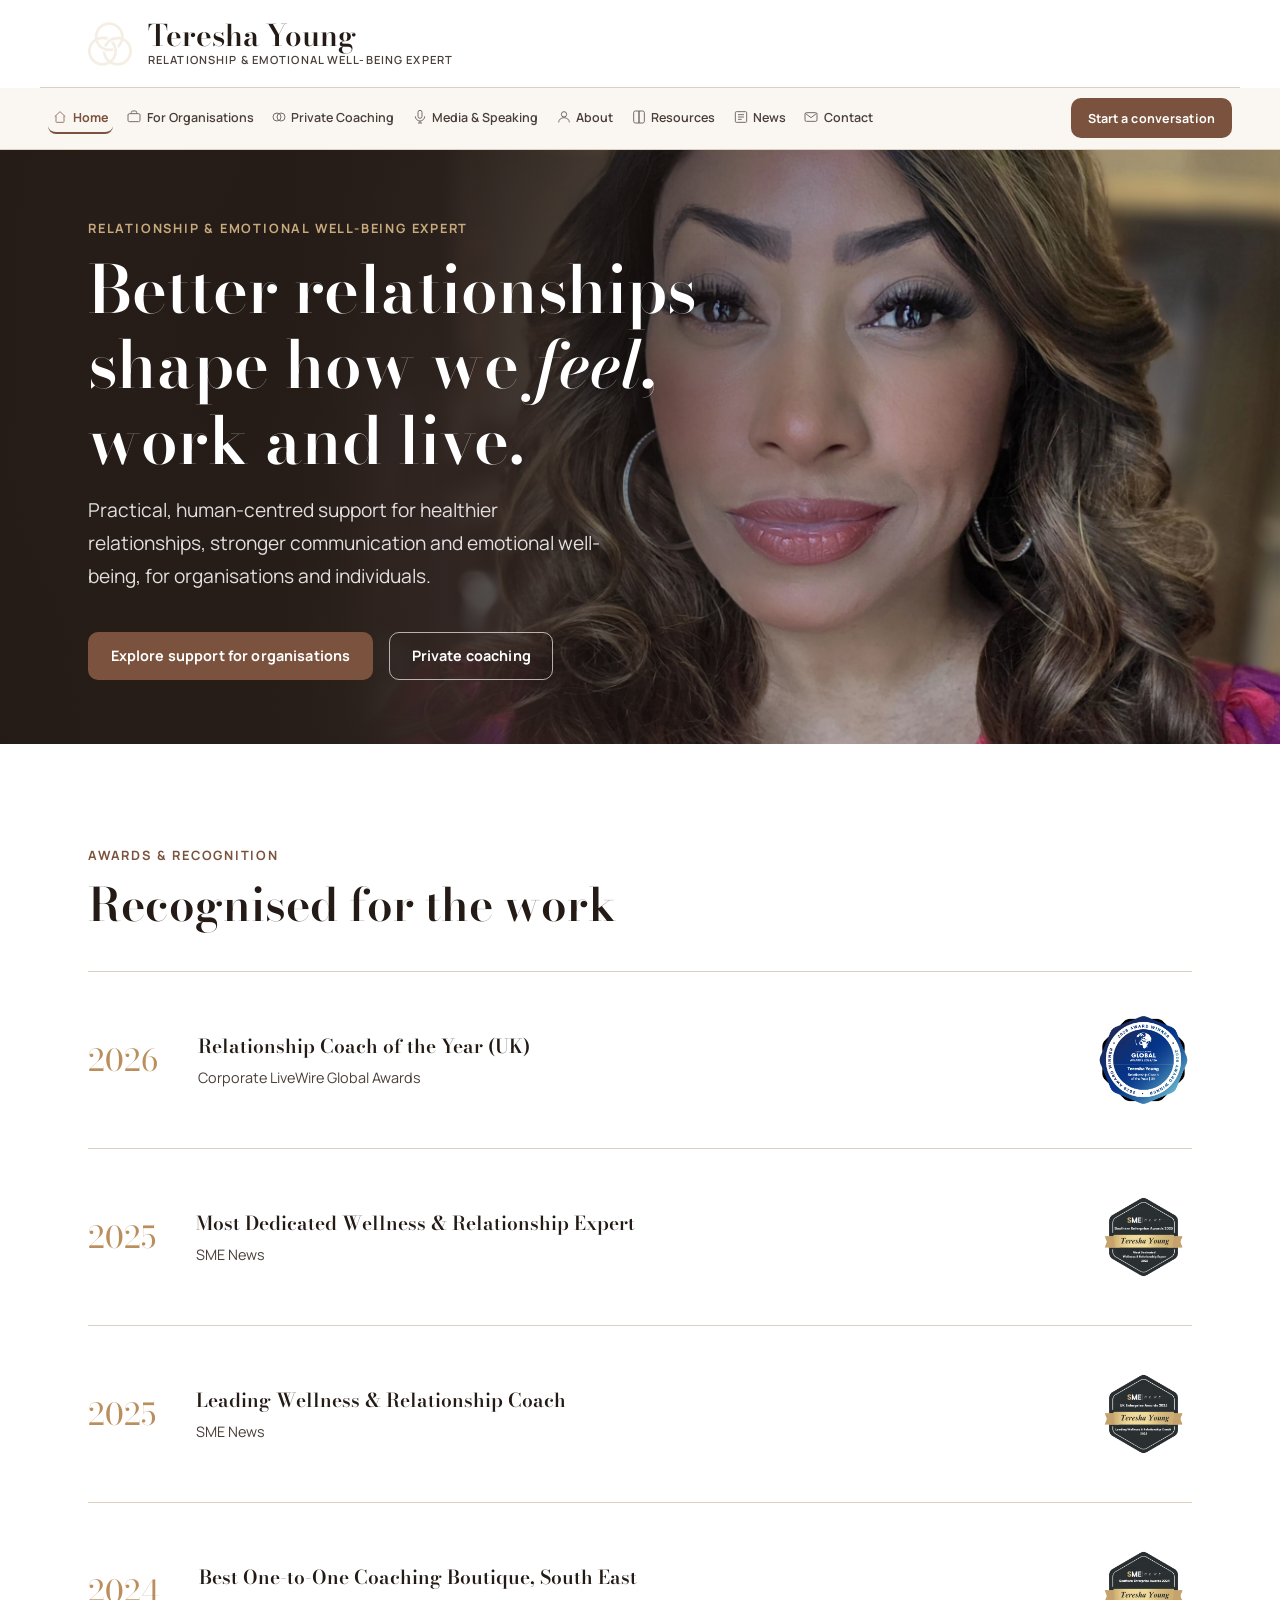
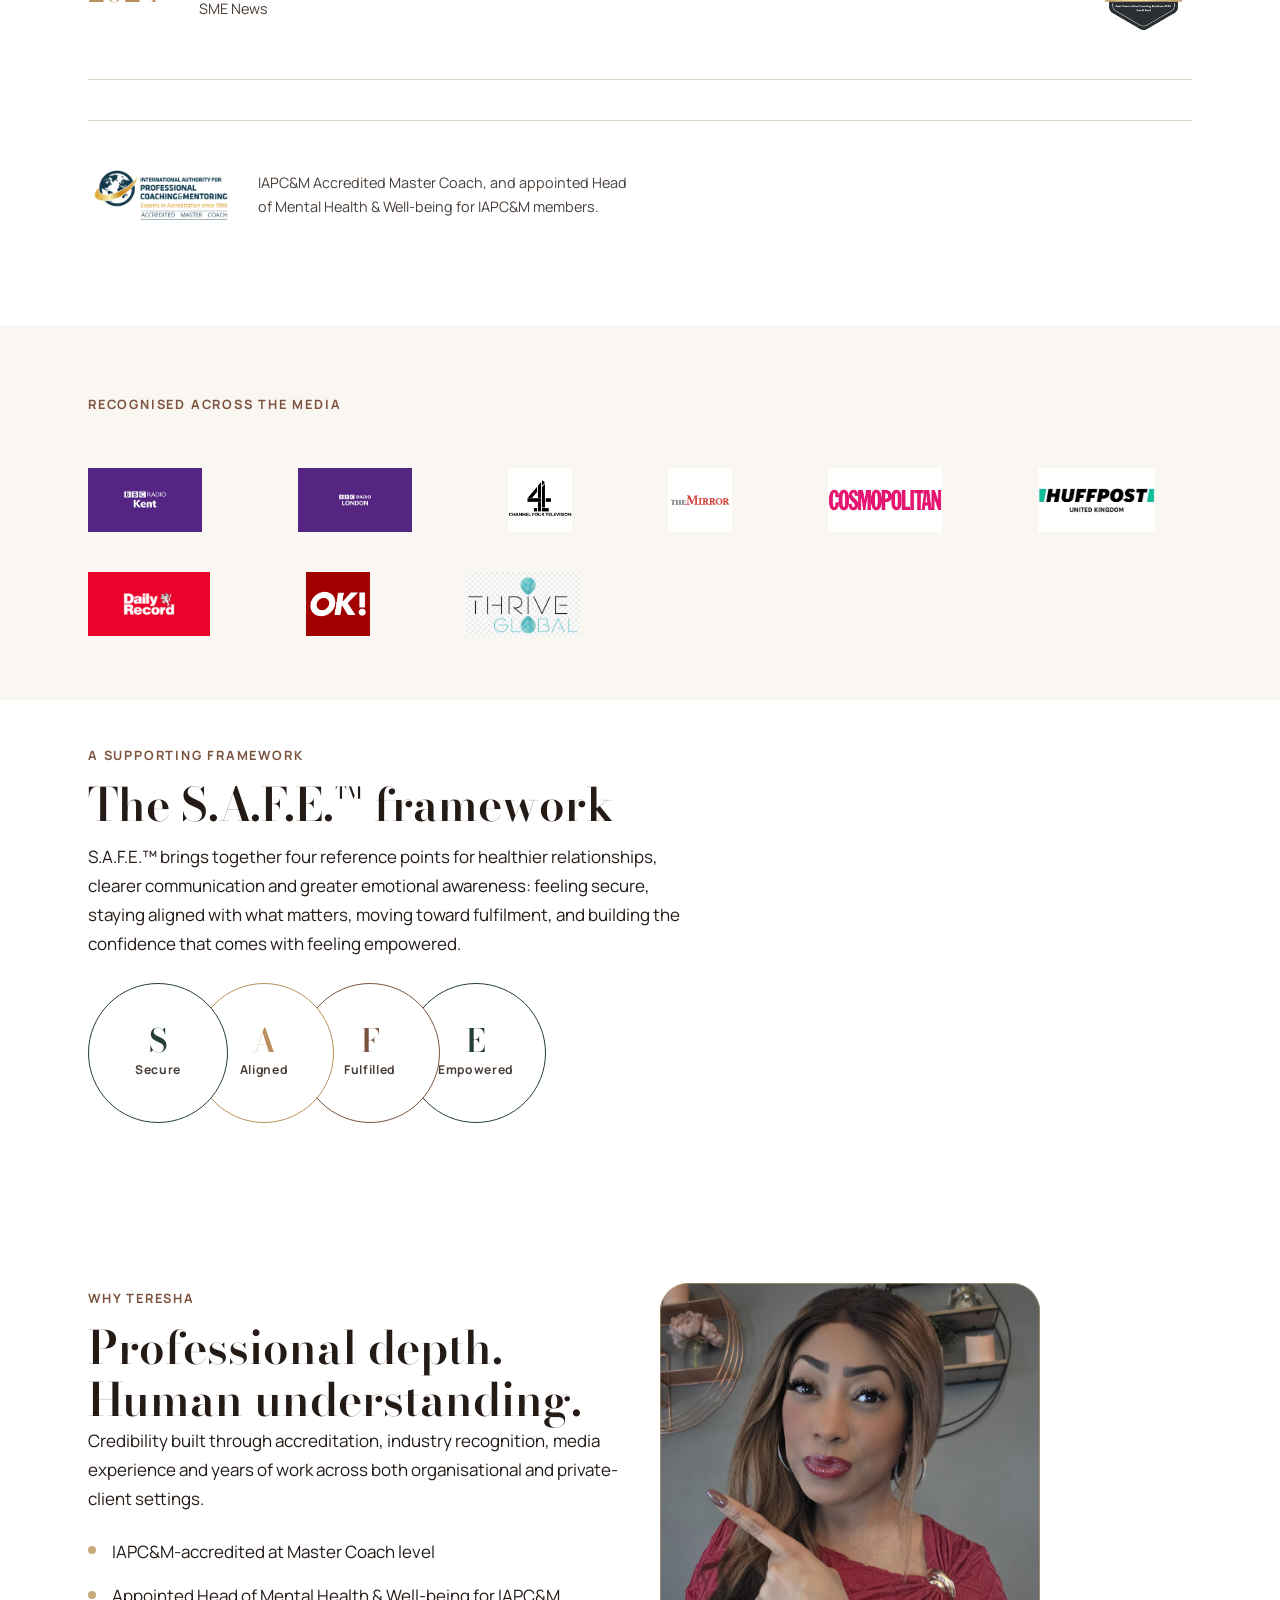
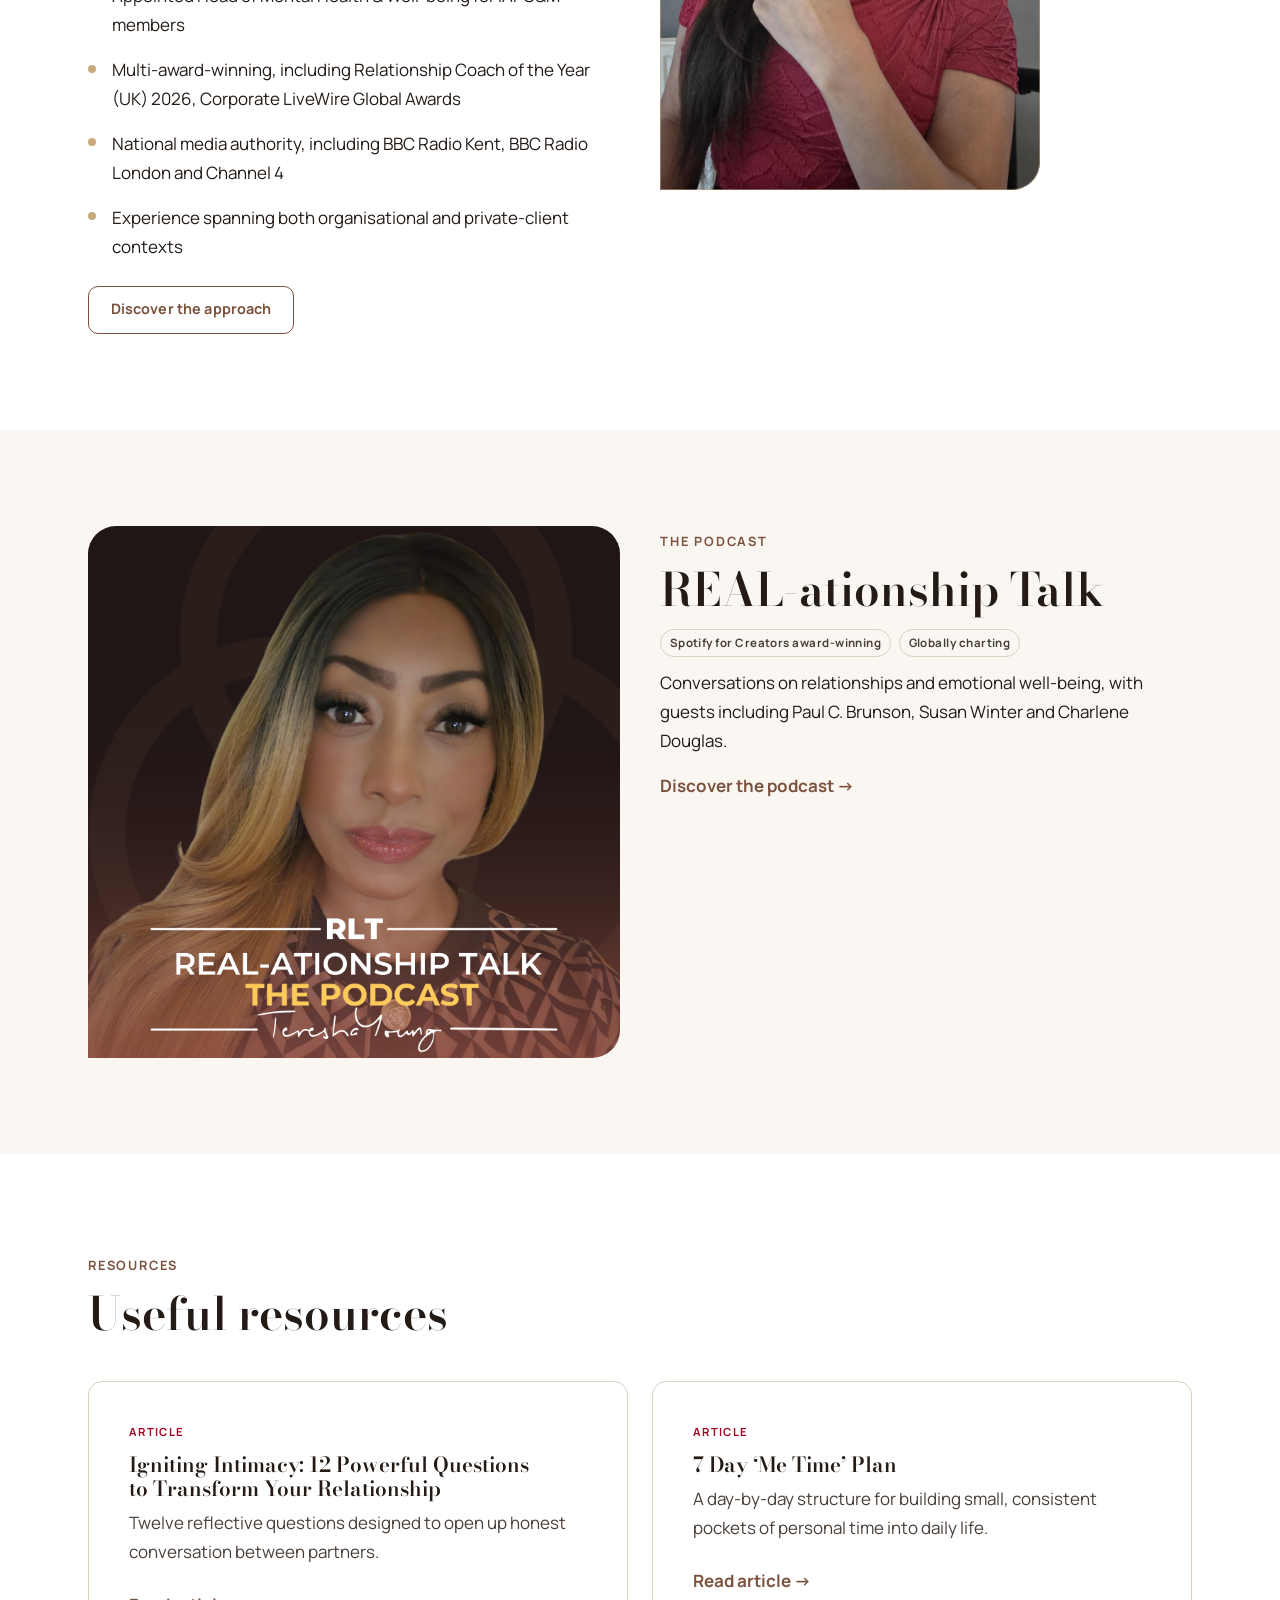
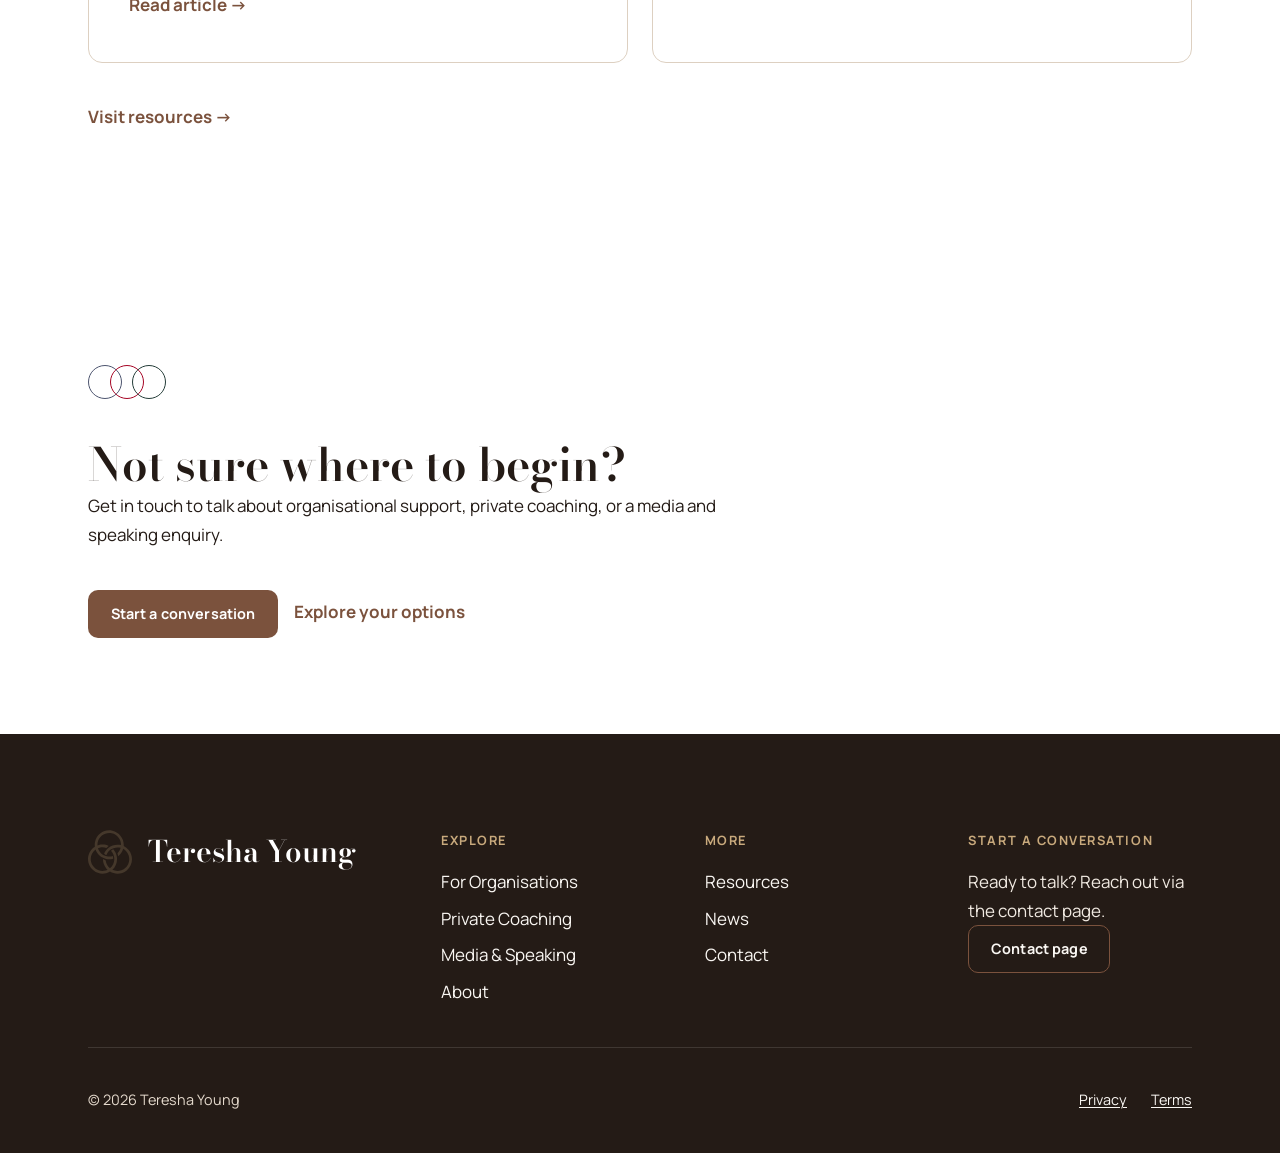
==== commit 542c758e: "Targeted visual refinement: homepage hero, awards/media sizing, secondary heroes Homepage hero: fixe" ====
--- a/index.html
+++ b/index.html
@@ -56,7 +56,10 @@
   <!-- .jpg and -5-hero.jpg, the two genuinely professional portraits   -->
   <!-- in assets/teresha/ (see docs/open-decisions.md for why -6, -7   -->
   <!-- and -8 are not used). Only the photography crossfades — the     -->
-  <!-- eyebrow, H1, supporting copy, buttons and credentials stay put.  -->
+  <!-- eyebrow, H1, supporting copy and buttons stay put. Shortened     -->
+  <!-- and widened this stage (see docs/open-decisions.md item 5);      -->
+  <!-- decorative ring motif and the credential line removed — Awards  -->
+  <!-- & Recognition directly below now carries that authority signal. -->
   <!-- ============================================================ -->
   <section class="hero">
     <div class="hero__ambient" aria-hidden="true"></div>
@@ -78,7 +81,6 @@
         decoding="async">
     </div>
     <div class="hero__scrim" aria-hidden="true"></div>
-    <span class="hero__rings" aria-hidden="true"><span></span><span></span></span>
     <div class="hero__text">
       <p class="eyebrow hero__eyebrow">Relationship &amp; Emotional Well-being Expert</p>
       <h1>Better relationships shape how we <em>feel</em>, work and live.</h1>
@@ -86,10 +88,6 @@
       <div class="hero__actions">
         <a class="btn btn-primary" href="organisations.html">Explore support for organisations</a>
         <a class="btn btn-secondary" href="private-coaching.html">Private coaching</a>
-      </div>
-      <div class="hero__trust">
-        <p class="hero__trust-primary">IAPC&amp;M Accredited Master Coach</p>
-        <p class="hero__trust-secondary">Multi-award-winning</p>
       </div>
     </div>
   </section>
@@ -198,9 +196,10 @@
 
   <!-- ============================================================ -->
   <!-- 5. WHY TERESHA                                                -->
-  <!-- Portrait: teresha-young-image-7-card.jpg, a plain full-frame    -->
-  <!-- resize of teresha-young-image-7.jpg (900x1200, same 3:4 ratio   -->
-  <!-- as the source — nothing cropped). Kept in its native portrait   -->
+  <!-- Text left / image right (swapped this stage). Portrait:         -->
+  <!-- teresha-young-image-7-card.jpg, a plain full-frame resize of     -->
+  <!-- teresha-young-image-7.jpg (900x1200, same 3:4 ratio as the       -->
+  <!-- source — nothing cropped). Kept in its native portrait           -->
   <!-- orientation rather than forced into a landscape frame: no        -->
   <!-- genuinely horizontal photograph exists in the asset library      -->
   <!-- (see docs/open-decisions.md). The empty-space-beneath-a-tall-    -->
@@ -208,14 +207,6 @@
   <!-- ============================================================ -->
   <section class="section" aria-labelledby="why-heading">
     <div class="container grid grid--2">
-      <div class="portrait-card">
-        <img
-          src="assets/teresha/teresha-young-image-7-card.jpg"
-          alt="Teresha Young, portrait"
-          width="900" height="1200"
-          loading="lazy" decoding="async"
-          style="aspect-ratio: 3 / 4; object-fit: cover;">
-      </div>
       <div>
         <p class="eyebrow">Why Teresha</p>
         <h2 id="why-heading">Professional depth. Human understanding.</h2>
@@ -228,6 +219,14 @@
           <li>Experience spanning both organisational and private-client contexts</li>
         </ul>
         <p style="margin-top: var(--space-md);"><a class="btn btn-secondary" href="about.html">Discover the approach</a></p>
+      </div>
+      <div class="portrait-card">
+        <img
+          src="assets/teresha/teresha-young-image-7-card.jpg"
+          alt="Teresha Young, portrait"
+          width="900" height="1200"
+          loading="lazy" decoding="async"
+          style="aspect-ratio: 3 / 4; object-fit: cover;">
       </div>
     </div>
   </section>
--- a/assets/css/styles.css
+++ b/assets/css/styles.css
@@ -386,14 +386,16 @@
 
 .section--corporate .btn-secondary,
 .section--relationship .btn-secondary,
-.section--wellbeing .btn-secondary {
+.section--wellbeing .btn-secondary,
+.page-hero--photo .btn-secondary {
   color: var(--color-white);
   border-color: rgba(255, 255, 255, 0.6);
 }
 
 .section--corporate .btn-secondary:hover,
 .section--relationship .btn-secondary:hover,
-.section--wellbeing .btn-secondary:hover {
+.section--wellbeing .btn-secondary:hover,
+.page-hero--photo .btn-secondary:hover {
   background: rgba(255, 255, 255, 0.12);
 }
 
@@ -892,6 +894,120 @@
   border-bottom: 1px solid var(--color-border);
 }
 
+/* ---------------------------------------------------------------------- */
+/* Photographic secondary hero — shared by Organisations, Private Coaching */
+/* and About. A full-bleed approved photograph with a tinted scrim carries */
+/* the copy, echoing the Homepage hero's premium feel without copying it   */
+/* exactly. Each page sets its own scrim tint via a modifier class below.  */
+/* ---------------------------------------------------------------------- */
+
+.page-hero--photo {
+  position: relative;
+  isolation: isolate;
+  overflow: hidden;
+  display: flex;
+  align-items: center;
+  min-height: clamp(420px, 56vh, 620px);
+  padding-block: var(--space-xl);
+  border-bottom: none;
+  color: var(--color-white);
+}
+
+.page-hero__photo {
+  position: absolute;
+  inset: 0;
+}
+
+.page-hero__photo img {
+  width: 100%;
+  height: 100%;
+  object-fit: cover;
+  object-position: center 22%;
+}
+
+.page-hero__scrim {
+  position: absolute;
+  inset: 0;
+}
+
+.page-hero__content {
+  position: relative;
+  z-index: 2;
+}
+
+.page-hero--photo .hero__lede {
+  max-width: 46ch;
+}
+
+.page-hero--photo h1 {
+  /* px, not ch: avoids the same shrink-to-narrow-column trap fixed on the
+     Homepage hero, and keeps a consistent measure across the hero family. */
+  max-width: 680px;
+  text-wrap: normal;
+  color: var(--color-white);
+}
+
+@media (max-width: 767px) {
+  .page-hero--photo .page-hero__photo img {
+    object-position: center 16%;
+  }
+}
+
+/* Restrained authority line — used on the About hero (and reusable by any
+   other photographic hero) for one factual signal, not a credential wall. */
+.hero__trust {
+  display: flex;
+  flex-direction: column;
+  gap: 0.3rem;
+  margin-top: var(--space-lg);
+  padding-top: var(--space-md);
+  border-top: 1px solid rgba(255, 255, 255, 0.28);
+  max-width: 46ch;
+}
+
+.hero__trust-primary {
+  font-size: 1.05rem;
+  font-weight: 800;
+  color: var(--color-white);
+}
+
+.hero__trust-secondary {
+  font-size: var(--fs-sm);
+  font-weight: 600;
+  color: rgba(255, 255, 255, 0.72);
+}
+
+/* For Organisations — Walnut-led, Corporate Slate kept as a small accent */
+.page-hero--org .page-hero__scrim {
+  background: linear-gradient(100deg,
+    rgba(36, 27, 22, 0.92) 0%,
+    rgba(123, 82, 61, 0.86) 30%,
+    rgba(123, 82, 61, 0.4) 58%,
+    rgba(123, 82, 61, 0.08) 80%,
+    rgba(123, 82, 61, 0) 92%);
+}
+
+/* Private Coaching — Walnut/Gold foundation, Berry as a controlled accent
+   (eyebrow colour only) rather than a full saturated colour block. */
+.page-hero--coaching .page-hero__scrim {
+  background: linear-gradient(100deg,
+    rgba(36, 27, 22, 0.92) 0%,
+    rgba(123, 82, 61, 0.84) 32%,
+    rgba(186, 143, 93, 0.38) 60%,
+    rgba(186, 143, 93, 0.08) 82%,
+    rgba(186, 143, 93, 0) 92%);
+}
+
+/* About — Walnut/Gold, consistent with the other editorial heroes */
+.page-hero--about .page-hero__scrim {
+  background: linear-gradient(100deg,
+    rgba(36, 27, 22, 0.92) 0%,
+    rgba(123, 82, 61, 0.84) 32%,
+    rgba(201, 170, 125, 0.32) 60%,
+    rgba(201, 170, 125, 0.06) 82%,
+    rgba(201, 170, 125, 0) 92%);
+}
+
 .prose {
   max-width: 68ch;
 }
@@ -1229,14 +1345,13 @@
   overflow: hidden;
   display: flex;
   align-items: flex-end;
-  min-height: clamp(560px, 88vh, 760px);
+  min-height: clamp(560px, 66vh, 700px);
   background: var(--color-ink);
 }
 
 @media (min-width: 1024px) {
   .hero {
     align-items: center;
-    min-height: clamp(560px, 82vh, 880px);
   }
 }
 
@@ -1278,7 +1393,7 @@
   width: 100%;
   height: 100%;
   object-fit: cover;
-  object-position: center 20%;
+  object-position: center 26%;
   opacity: 0;
   transition: opacity 1.3s ease;
 }
@@ -1301,13 +1416,13 @@
 
 @media (max-width: 1023px) {
   .hero__photo-img {
-    object-position: center 15%;
+    object-position: center 18%;
   }
 }
 
 @media (max-width: 480px) {
   .hero__photo-img {
-    object-position: center 13%;
+    object-position: center 16%;
   }
 }
 
@@ -1336,59 +1451,26 @@
   }
 }
 
-.hero__rings {
-  position: absolute;
-  inset: 0;
-  pointer-events: none;
-  z-index: 2;
-}
-
-.hero__rings span {
-  position: absolute;
-  border-radius: 50%;
-  border: 1px solid rgba(255, 255, 255, 0.5);
-}
-
-/* Straddling the dissolve zone between the copy and the open photograph —
-   the brand's own interlocking-circle geometry, used as the visual bridge
-   between the two halves of the composition instead of a hard divider. */
-.hero__rings span:first-child {
-  width: 150px;
-  height: 150px;
-  bottom: 10%;
-  left: 22%;
-}
-
-.hero__rings span:last-child {
-  width: 88px;
-  height: 88px;
-  bottom: 26%;
-  left: 33%;
-  border-color: rgba(201, 170, 125, 0.65);
-}
-
-@media (max-width: 1023px) {
-  .hero__rings {
-    display: none;
-  }
-}
-
 .hero__text {
   position: relative;
   z-index: 3;
-  max-width: 30rem;
+  /* .hero__text is the sole flex item in .hero, so without an explicit
+     flex-basis it sizes to shrink-fit its content (h1's own max-width
+     below would never actually be reached). A generous flex-basis forces
+     real room for the headline; the line-length control still lives on
+     h1/lede, not here, so this is never the accidental bottleneck. */
+  flex: 0 1 58rem;
   padding: var(--space-xl) var(--container-pad) var(--space-2xl);
   color: var(--color-white);
 }
 
 @media (min-width: 1024px) {
   .hero__text {
-    max-width: 34rem;
     /* Matches .container's own left content edge exactly, so the H1 lines
        up with every heading in the sections below it, at any width. */
     padding-left: max(var(--container-pad), calc((100vw - var(--container-max)) / 2 + var(--container-pad)));
     padding-right: var(--space-2xl);
-    padding-block: var(--space-xl);
+    padding-block: var(--space-lg);
   }
 }
 
@@ -1397,14 +1479,14 @@
 }
 
 .hero h1 {
-  max-width: 22ch;
+  /* Targets ~560-680px measure at desktop widths — enough room for the
+     headline to read as 3-4 elegant lines, not a one-word-per-line stack.
+     text-wrap: normal overrides the global heading `balance` behaviour,
+     which was choosing 5 visually "even" short lines over 3-4 fuller ones
+     at this measure. */
+  max-width: 660px;
+  text-wrap: normal;
   color: var(--color-white);
-}
-
-@media (min-width: 1024px) and (max-width: 1279px) {
-  .hero h1 {
-    font-size: 2.75rem;
-  }
 }
 
 .hero h1 em {
@@ -1414,7 +1496,7 @@
 .hero__lede {
   font-size: var(--fs-lg);
   color: rgba(255, 255, 255, 0.86);
-  max-width: 42ch;
+  max-width: 520px;
   margin-top: var(--space-sm);
 }
 
@@ -1434,28 +1516,6 @@
 .hero .btn-secondary:hover {
   background: rgba(255, 255, 255, 0.14);
   color: var(--color-white);
-}
-
-.hero__trust {
-  display: flex;
-  flex-direction: column;
-  gap: 0.3rem;
-  margin-top: var(--space-lg);
-  padding-top: var(--space-md);
-  border-top: 1px solid rgba(255, 255, 255, 0.28);
-  max-width: 46ch;
-}
-
-.hero__trust-primary {
-  font-size: 1.05rem;
-  font-weight: 800;
-  color: var(--color-white);
-}
-
-.hero__trust-secondary {
-  font-size: var(--fs-sm);
-  font-weight: 600;
-  color: rgba(255, 255, 255, 0.72);
 }
 
 @media (max-width: 480px) {
@@ -1503,7 +1563,8 @@
 /* ---------------------------------------------------------------------- */
 /* Editorial logo field — media-outlet recognition, homepage and Media &  */
 /* Speaking alike. One quiet field, not a sponsor wall: consistent optical */
-/* height, original aspect ratio, restrained monochrome until hover.       */
+/* height, original aspect ratio, full original colour for immediate       */
+/* recognition (no grayscale/monochrome treatment).                       */
 /* ---------------------------------------------------------------------- */
 
 .logo-field {
@@ -1517,25 +1578,19 @@
 .logo-field li {
   display: flex;
   align-items: center;
-  height: 32px;
+  height: 64px;
 }
 
 .logo-field img {
   height: 100%;
   width: auto;
-  max-width: 132px;
+  max-width: 180px;
   object-fit: contain;
-  filter: grayscale(1) contrast(0.92) brightness(1.05);
-  opacity: 0.7;
-  transition: filter var(--duration-base) var(--ease-editorial),
-    opacity var(--duration-base) var(--ease-editorial),
-    transform var(--duration-fast) var(--ease-editorial);
+  transition: transform var(--duration-fast) var(--ease-editorial);
 }
 
 .logo-field li:hover img,
 .logo-field li:focus-within img {
-  filter: none;
-  opacity: 1;
   transform: translateY(-1px);
 }
 
@@ -1545,13 +1600,33 @@
   }
 }
 
+@media (max-width: 640px) {
+  .logo-field li {
+    height: 48px;
+  }
+
+  .logo-field img {
+    max-width: 140px;
+  }
+}
+
 /* Media & Speaking page — a larger, more spacious variant of the same field. */
 .logo-field--large li {
-  height: 42px;
+  height: 76px;
 }
 
 .logo-field--large img {
-  max-width: 160px;
+  max-width: 200px;
+}
+
+@media (max-width: 640px) {
+  .logo-field--large li {
+    height: 52px;
+  }
+
+  .logo-field--large img {
+    max-width: 150px;
+  }
 }
 
 /* ---------------------------------------------------------------------- */
@@ -1578,11 +1653,13 @@
 
 @media (max-width: 640px) {
   .awards-list__item {
-    grid-template-columns: auto 1fr;
+    grid-template-columns: auto 1fr auto;
+    column-gap: var(--space-sm);
   }
 
   .awards-list__mark {
-    display: none;
+    height: 52px;
+    max-width: 60px;
   }
 }
 
@@ -1609,9 +1686,9 @@
 }
 
 .awards-list__mark {
-  height: 56px;
+  height: 96px;
   width: auto;
-  max-width: 72px;
+  max-width: 110px;
   object-fit: contain;
 }
 
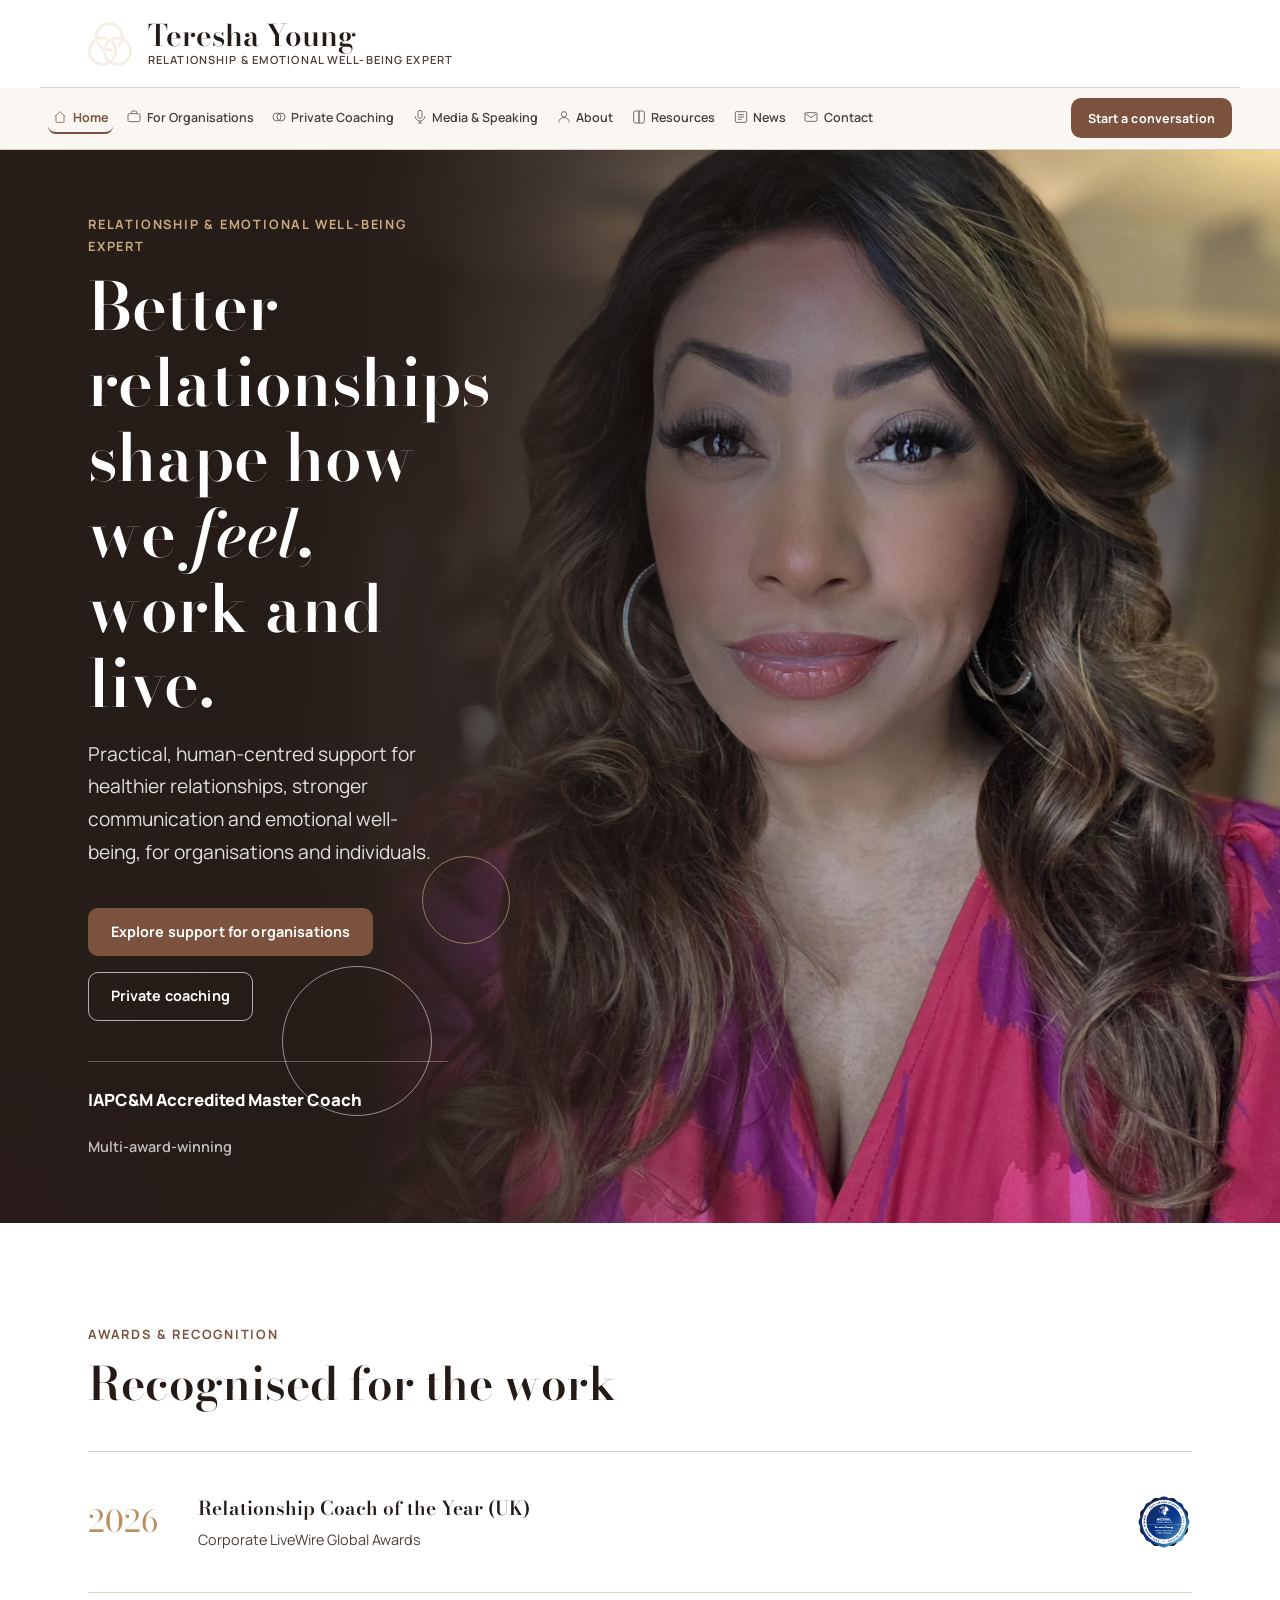
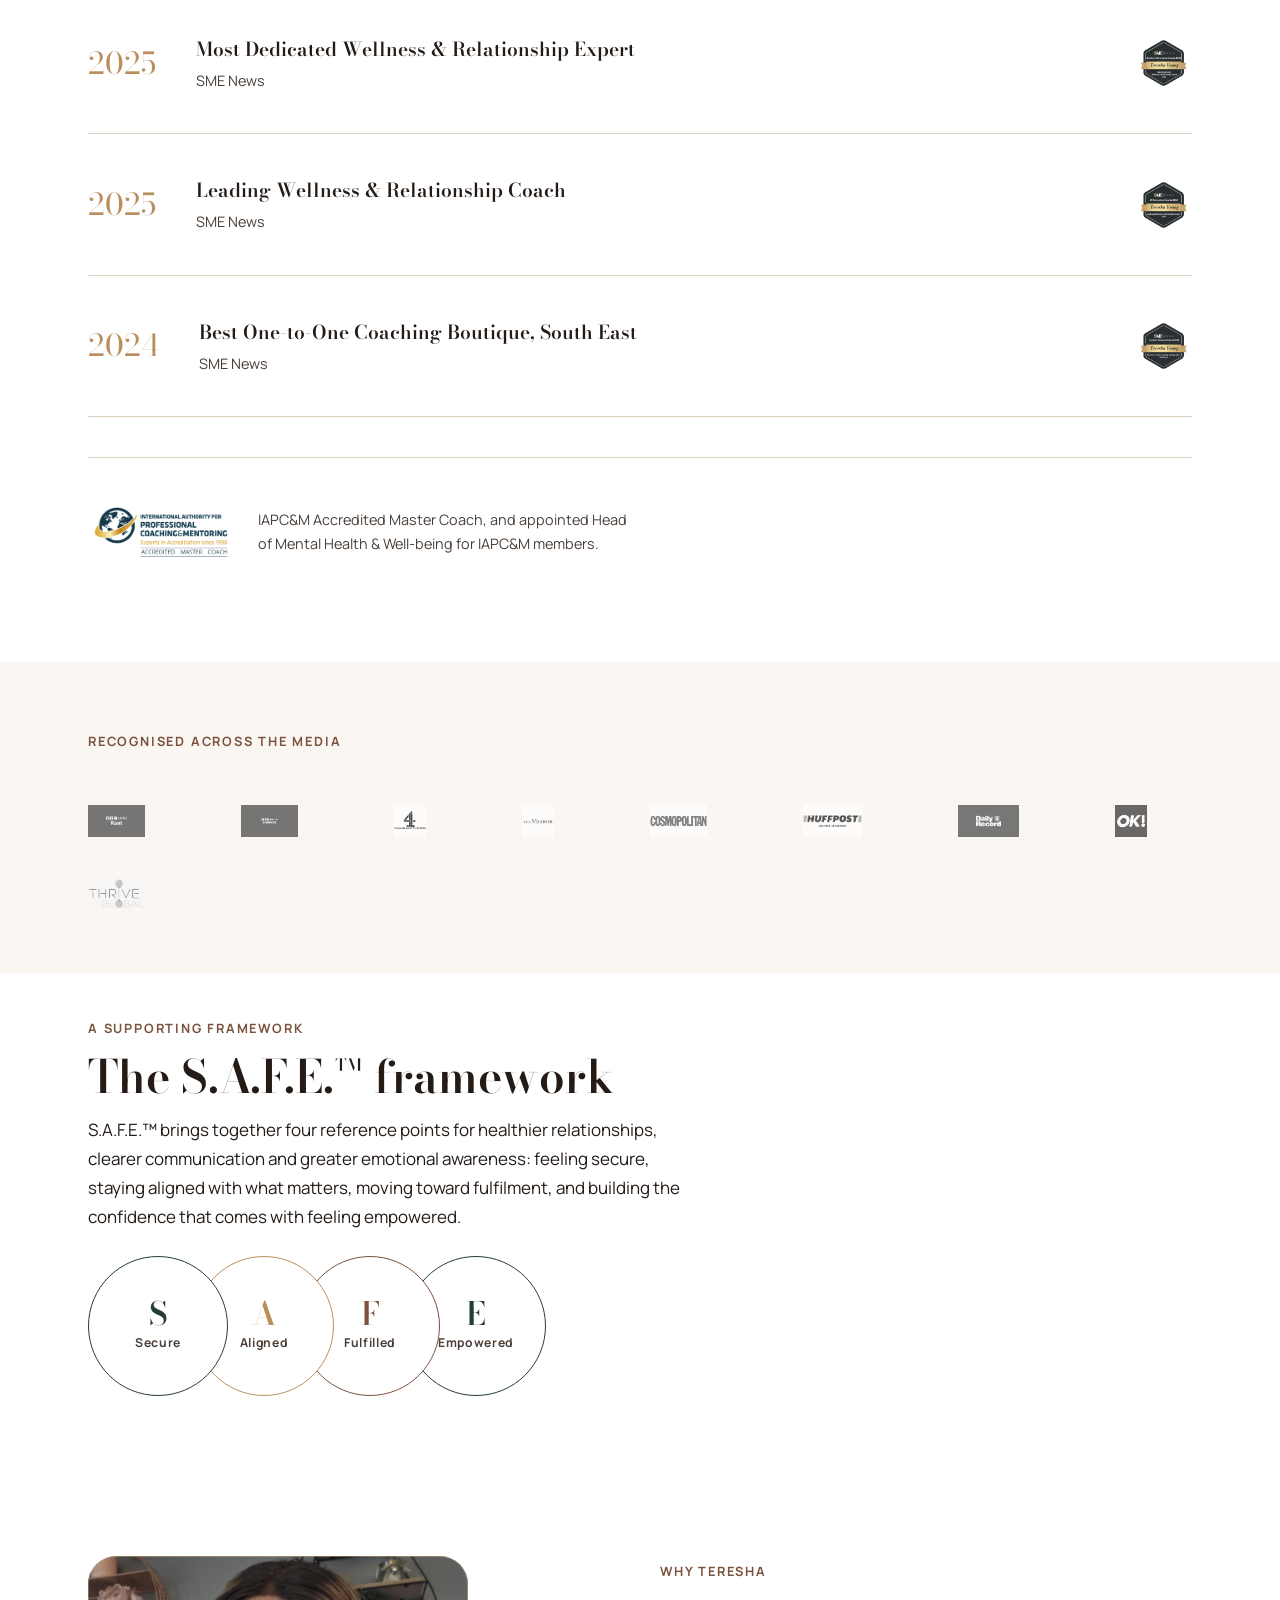
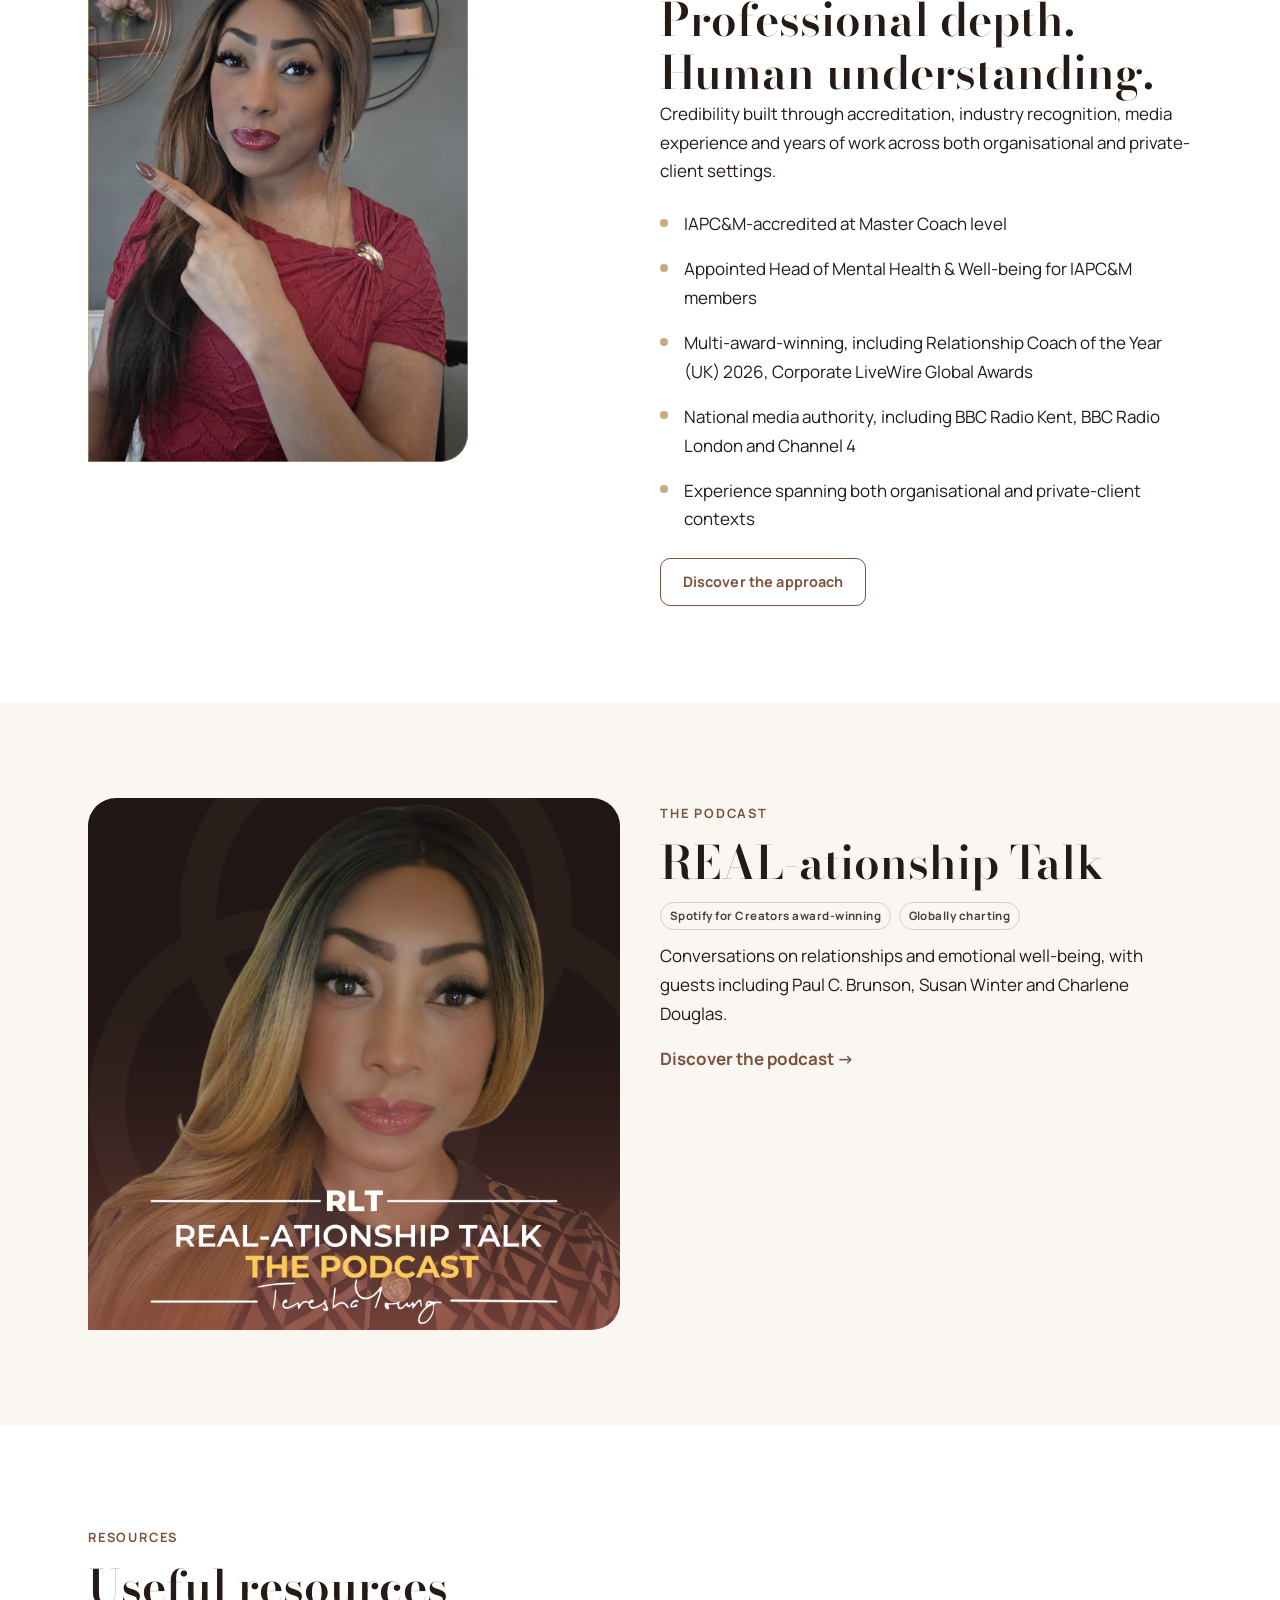
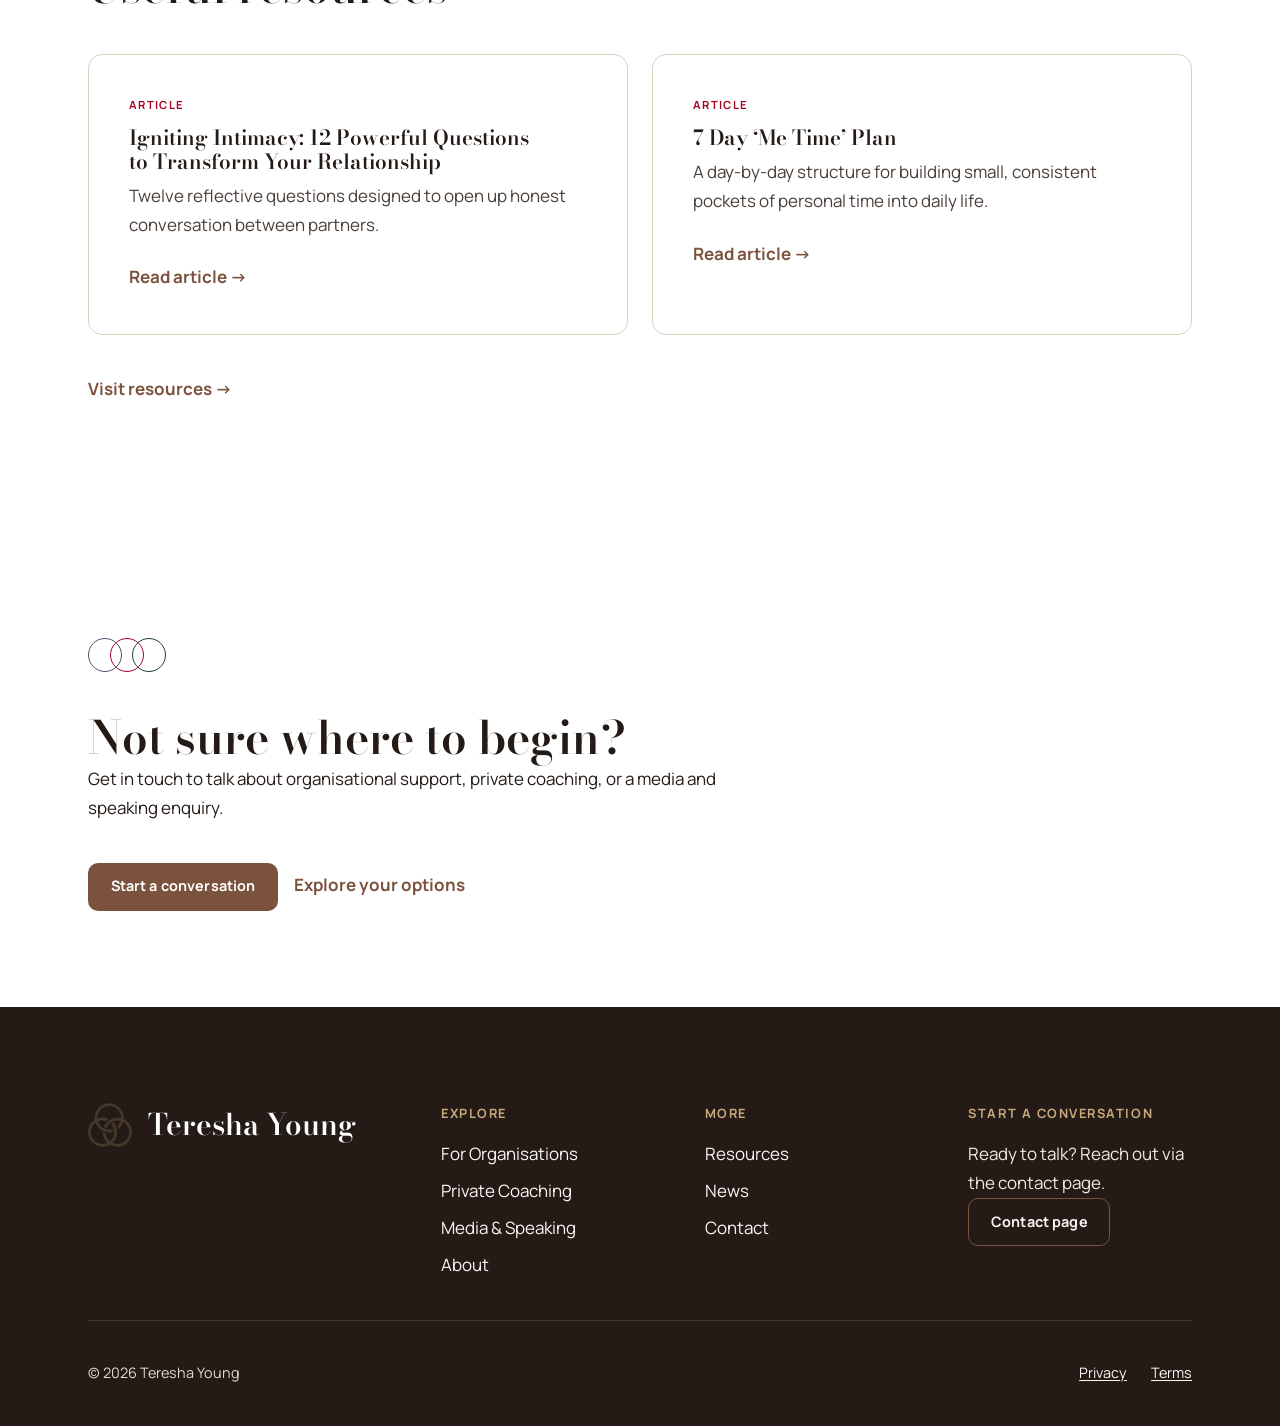
==== commit 88b39b63: "Merge pull request #6 from AmmarMetaphor/claude/teresha-authority-resources-v6-xp2lxz Authority home" ====
--- a/index.html
+++ b/index.html
@@ -56,10 +56,7 @@
   <!-- .jpg and -5-hero.jpg, the two genuinely professional portraits   -->
   <!-- in assets/teresha/ (see docs/open-decisions.md for why -6, -7   -->
   <!-- and -8 are not used). Only the photography crossfades — the     -->
-  <!-- eyebrow, H1, supporting copy and buttons stay put. Shortened     -->
-  <!-- and widened this stage (see docs/open-decisions.md item 5);      -->
-  <!-- decorative ring motif and the credential line removed — Awards  -->
-  <!-- & Recognition directly below now carries that authority signal. -->
+  <!-- eyebrow, H1, supporting copy, buttons and credentials stay put.  -->
   <!-- ============================================================ -->
   <section class="hero">
     <div class="hero__ambient" aria-hidden="true"></div>
@@ -81,6 +78,7 @@
         decoding="async">
     </div>
     <div class="hero__scrim" aria-hidden="true"></div>
+    <span class="hero__rings" aria-hidden="true"><span></span><span></span></span>
     <div class="hero__text">
       <p class="eyebrow hero__eyebrow">Relationship &amp; Emotional Well-being Expert</p>
       <h1>Better relationships shape how we <em>feel</em>, work and live.</h1>
@@ -88,6 +86,10 @@
       <div class="hero__actions">
         <a class="btn btn-primary" href="organisations.html">Explore support for organisations</a>
         <a class="btn btn-secondary" href="private-coaching.html">Private coaching</a>
+      </div>
+      <div class="hero__trust">
+        <p class="hero__trust-primary">IAPC&amp;M Accredited Master Coach</p>
+        <p class="hero__trust-secondary">Multi-award-winning</p>
       </div>
     </div>
   </section>
@@ -196,10 +198,9 @@
 
   <!-- ============================================================ -->
   <!-- 5. WHY TERESHA                                                -->
-  <!-- Text left / image right (swapped this stage). Portrait:         -->
-  <!-- teresha-young-image-7-card.jpg, a plain full-frame resize of     -->
-  <!-- teresha-young-image-7.jpg (900x1200, same 3:4 ratio as the       -->
-  <!-- source — nothing cropped). Kept in its native portrait           -->
+  <!-- Portrait: teresha-young-image-7-card.jpg, a plain full-frame    -->
+  <!-- resize of teresha-young-image-7.jpg (900x1200, same 3:4 ratio   -->
+  <!-- as the source — nothing cropped). Kept in its native portrait   -->
   <!-- orientation rather than forced into a landscape frame: no        -->
   <!-- genuinely horizontal photograph exists in the asset library      -->
   <!-- (see docs/open-decisions.md). The empty-space-beneath-a-tall-    -->
@@ -207,6 +208,14 @@
   <!-- ============================================================ -->
   <section class="section" aria-labelledby="why-heading">
     <div class="container grid grid--2">
+      <div class="portrait-card">
+        <img
+          src="assets/teresha/teresha-young-image-7-card.jpg"
+          alt="Teresha Young, portrait"
+          width="900" height="1200"
+          loading="lazy" decoding="async"
+          style="aspect-ratio: 3 / 4; object-fit: cover;">
+      </div>
       <div>
         <p class="eyebrow">Why Teresha</p>
         <h2 id="why-heading">Professional depth. Human understanding.</h2>
@@ -219,14 +228,6 @@
           <li>Experience spanning both organisational and private-client contexts</li>
         </ul>
         <p style="margin-top: var(--space-md);"><a class="btn btn-secondary" href="about.html">Discover the approach</a></p>
-      </div>
-      <div class="portrait-card">
-        <img
-          src="assets/teresha/teresha-young-image-7-card.jpg"
-          alt="Teresha Young, portrait"
-          width="900" height="1200"
-          loading="lazy" decoding="async"
-          style="aspect-ratio: 3 / 4; object-fit: cover;">
       </div>
     </div>
   </section>
--- a/assets/css/styles.css
+++ b/assets/css/styles.css
@@ -386,16 +386,14 @@
 
 .section--corporate .btn-secondary,
 .section--relationship .btn-secondary,
-.section--wellbeing .btn-secondary,
-.page-hero--photo .btn-secondary {
+.section--wellbeing .btn-secondary {
   color: var(--color-white);
   border-color: rgba(255, 255, 255, 0.6);
 }
 
 .section--corporate .btn-secondary:hover,
 .section--relationship .btn-secondary:hover,
-.section--wellbeing .btn-secondary:hover,
-.page-hero--photo .btn-secondary:hover {
+.section--wellbeing .btn-secondary:hover {
   background: rgba(255, 255, 255, 0.12);
 }
 
@@ -894,120 +892,6 @@
   border-bottom: 1px solid var(--color-border);
 }
 
-/* ---------------------------------------------------------------------- */
-/* Photographic secondary hero — shared by Organisations, Private Coaching */
-/* and About. A full-bleed approved photograph with a tinted scrim carries */
-/* the copy, echoing the Homepage hero's premium feel without copying it   */
-/* exactly. Each page sets its own scrim tint via a modifier class below.  */
-/* ---------------------------------------------------------------------- */
-
-.page-hero--photo {
-  position: relative;
-  isolation: isolate;
-  overflow: hidden;
-  display: flex;
-  align-items: center;
-  min-height: clamp(420px, 56vh, 620px);
-  padding-block: var(--space-xl);
-  border-bottom: none;
-  color: var(--color-white);
-}
-
-.page-hero__photo {
-  position: absolute;
-  inset: 0;
-}
-
-.page-hero__photo img {
-  width: 100%;
-  height: 100%;
-  object-fit: cover;
-  object-position: center 22%;
-}
-
-.page-hero__scrim {
-  position: absolute;
-  inset: 0;
-}
-
-.page-hero__content {
-  position: relative;
-  z-index: 2;
-}
-
-.page-hero--photo .hero__lede {
-  max-width: 46ch;
-}
-
-.page-hero--photo h1 {
-  /* px, not ch: avoids the same shrink-to-narrow-column trap fixed on the
-     Homepage hero, and keeps a consistent measure across the hero family. */
-  max-width: 680px;
-  text-wrap: normal;
-  color: var(--color-white);
-}
-
-@media (max-width: 767px) {
-  .page-hero--photo .page-hero__photo img {
-    object-position: center 16%;
-  }
-}
-
-/* Restrained authority line — used on the About hero (and reusable by any
-   other photographic hero) for one factual signal, not a credential wall. */
-.hero__trust {
-  display: flex;
-  flex-direction: column;
-  gap: 0.3rem;
-  margin-top: var(--space-lg);
-  padding-top: var(--space-md);
-  border-top: 1px solid rgba(255, 255, 255, 0.28);
-  max-width: 46ch;
-}
-
-.hero__trust-primary {
-  font-size: 1.05rem;
-  font-weight: 800;
-  color: var(--color-white);
-}
-
-.hero__trust-secondary {
-  font-size: var(--fs-sm);
-  font-weight: 600;
-  color: rgba(255, 255, 255, 0.72);
-}
-
-/* For Organisations — Walnut-led, Corporate Slate kept as a small accent */
-.page-hero--org .page-hero__scrim {
-  background: linear-gradient(100deg,
-    rgba(36, 27, 22, 0.92) 0%,
-    rgba(123, 82, 61, 0.86) 30%,
-    rgba(123, 82, 61, 0.4) 58%,
-    rgba(123, 82, 61, 0.08) 80%,
-    rgba(123, 82, 61, 0) 92%);
-}
-
-/* Private Coaching — Walnut/Gold foundation, Berry as a controlled accent
-   (eyebrow colour only) rather than a full saturated colour block. */
-.page-hero--coaching .page-hero__scrim {
-  background: linear-gradient(100deg,
-    rgba(36, 27, 22, 0.92) 0%,
-    rgba(123, 82, 61, 0.84) 32%,
-    rgba(186, 143, 93, 0.38) 60%,
-    rgba(186, 143, 93, 0.08) 82%,
-    rgba(186, 143, 93, 0) 92%);
-}
-
-/* About — Walnut/Gold, consistent with the other editorial heroes */
-.page-hero--about .page-hero__scrim {
-  background: linear-gradient(100deg,
-    rgba(36, 27, 22, 0.92) 0%,
-    rgba(123, 82, 61, 0.84) 32%,
-    rgba(201, 170, 125, 0.32) 60%,
-    rgba(201, 170, 125, 0.06) 82%,
-    rgba(201, 170, 125, 0) 92%);
-}
-
 .prose {
   max-width: 68ch;
 }
@@ -1345,13 +1229,14 @@
   overflow: hidden;
   display: flex;
   align-items: flex-end;
-  min-height: clamp(560px, 66vh, 700px);
+  min-height: clamp(560px, 88vh, 760px);
   background: var(--color-ink);
 }
 
 @media (min-width: 1024px) {
   .hero {
     align-items: center;
+    min-height: clamp(560px, 82vh, 880px);
   }
 }
 
@@ -1393,7 +1278,7 @@
   width: 100%;
   height: 100%;
   object-fit: cover;
-  object-position: center 26%;
+  object-position: center 20%;
   opacity: 0;
   transition: opacity 1.3s ease;
 }
@@ -1416,13 +1301,13 @@
 
 @media (max-width: 1023px) {
   .hero__photo-img {
-    object-position: center 18%;
+    object-position: center 15%;
   }
 }
 
 @media (max-width: 480px) {
   .hero__photo-img {
-    object-position: center 16%;
+    object-position: center 13%;
   }
 }
 
@@ -1451,26 +1336,59 @@
   }
 }
 
+.hero__rings {
+  position: absolute;
+  inset: 0;
+  pointer-events: none;
+  z-index: 2;
+}
+
+.hero__rings span {
+  position: absolute;
+  border-radius: 50%;
+  border: 1px solid rgba(255, 255, 255, 0.5);
+}
+
+/* Straddling the dissolve zone between the copy and the open photograph —
+   the brand's own interlocking-circle geometry, used as the visual bridge
+   between the two halves of the composition instead of a hard divider. */
+.hero__rings span:first-child {
+  width: 150px;
+  height: 150px;
+  bottom: 10%;
+  left: 22%;
+}
+
+.hero__rings span:last-child {
+  width: 88px;
+  height: 88px;
+  bottom: 26%;
+  left: 33%;
+  border-color: rgba(201, 170, 125, 0.65);
+}
+
+@media (max-width: 1023px) {
+  .hero__rings {
+    display: none;
+  }
+}
+
 .hero__text {
   position: relative;
   z-index: 3;
-  /* .hero__text is the sole flex item in .hero, so without an explicit
-     flex-basis it sizes to shrink-fit its content (h1's own max-width
-     below would never actually be reached). A generous flex-basis forces
-     real room for the headline; the line-length control still lives on
-     h1/lede, not here, so this is never the accidental bottleneck. */
-  flex: 0 1 58rem;
+  max-width: 30rem;
   padding: var(--space-xl) var(--container-pad) var(--space-2xl);
   color: var(--color-white);
 }
 
 @media (min-width: 1024px) {
   .hero__text {
+    max-width: 34rem;
     /* Matches .container's own left content edge exactly, so the H1 lines
        up with every heading in the sections below it, at any width. */
     padding-left: max(var(--container-pad), calc((100vw - var(--container-max)) / 2 + var(--container-pad)));
     padding-right: var(--space-2xl);
-    padding-block: var(--space-lg);
+    padding-block: var(--space-xl);
   }
 }
 
@@ -1479,14 +1397,14 @@
 }
 
 .hero h1 {
-  /* Targets ~560-680px measure at desktop widths — enough room for the
-     headline to read as 3-4 elegant lines, not a one-word-per-line stack.
-     text-wrap: normal overrides the global heading `balance` behaviour,
-     which was choosing 5 visually "even" short lines over 3-4 fuller ones
-     at this measure. */
-  max-width: 660px;
-  text-wrap: normal;
+  max-width: 22ch;
   color: var(--color-white);
+}
+
+@media (min-width: 1024px) and (max-width: 1279px) {
+  .hero h1 {
+    font-size: 2.75rem;
+  }
 }
 
 .hero h1 em {
@@ -1496,7 +1414,7 @@
 .hero__lede {
   font-size: var(--fs-lg);
   color: rgba(255, 255, 255, 0.86);
-  max-width: 520px;
+  max-width: 42ch;
   margin-top: var(--space-sm);
 }
 
@@ -1516,6 +1434,28 @@
 .hero .btn-secondary:hover {
   background: rgba(255, 255, 255, 0.14);
   color: var(--color-white);
+}
+
+.hero__trust {
+  display: flex;
+  flex-direction: column;
+  gap: 0.3rem;
+  margin-top: var(--space-lg);
+  padding-top: var(--space-md);
+  border-top: 1px solid rgba(255, 255, 255, 0.28);
+  max-width: 46ch;
+}
+
+.hero__trust-primary {
+  font-size: 1.05rem;
+  font-weight: 800;
+  color: var(--color-white);
+}
+
+.hero__trust-secondary {
+  font-size: var(--fs-sm);
+  font-weight: 600;
+  color: rgba(255, 255, 255, 0.72);
 }
 
 @media (max-width: 480px) {
@@ -1563,8 +1503,7 @@
 /* ---------------------------------------------------------------------- */
 /* Editorial logo field — media-outlet recognition, homepage and Media &  */
 /* Speaking alike. One quiet field, not a sponsor wall: consistent optical */
-/* height, original aspect ratio, full original colour for immediate       */
-/* recognition (no grayscale/monochrome treatment).                       */
+/* height, original aspect ratio, restrained monochrome until hover.       */
 /* ---------------------------------------------------------------------- */
 
 .logo-field {
@@ -1578,19 +1517,25 @@
 .logo-field li {
   display: flex;
   align-items: center;
-  height: 64px;
+  height: 32px;
 }
 
 .logo-field img {
   height: 100%;
   width: auto;
-  max-width: 180px;
+  max-width: 132px;
   object-fit: contain;
-  transition: transform var(--duration-fast) var(--ease-editorial);
+  filter: grayscale(1) contrast(0.92) brightness(1.05);
+  opacity: 0.7;
+  transition: filter var(--duration-base) var(--ease-editorial),
+    opacity var(--duration-base) var(--ease-editorial),
+    transform var(--duration-fast) var(--ease-editorial);
 }
 
 .logo-field li:hover img,
 .logo-field li:focus-within img {
+  filter: none;
+  opacity: 1;
   transform: translateY(-1px);
 }
 
@@ -1600,33 +1545,13 @@
   }
 }
 
-@media (max-width: 640px) {
-  .logo-field li {
-    height: 48px;
-  }
-
-  .logo-field img {
-    max-width: 140px;
-  }
-}
-
 /* Media & Speaking page — a larger, more spacious variant of the same field. */
 .logo-field--large li {
-  height: 76px;
+  height: 42px;
 }
 
 .logo-field--large img {
-  max-width: 200px;
-}
-
-@media (max-width: 640px) {
-  .logo-field--large li {
-    height: 52px;
-  }
-
-  .logo-field--large img {
-    max-width: 150px;
-  }
+  max-width: 160px;
 }
 
 /* ---------------------------------------------------------------------- */
@@ -1653,13 +1578,11 @@
 
 @media (max-width: 640px) {
   .awards-list__item {
-    grid-template-columns: auto 1fr auto;
-    column-gap: var(--space-sm);
+    grid-template-columns: auto 1fr;
   }
 
   .awards-list__mark {
-    height: 52px;
-    max-width: 60px;
+    display: none;
   }
 }
 
@@ -1686,9 +1609,9 @@
 }
 
 .awards-list__mark {
-  height: 96px;
+  height: 56px;
   width: auto;
-  max-width: 110px;
+  max-width: 72px;
   object-fit: contain;
 }
 
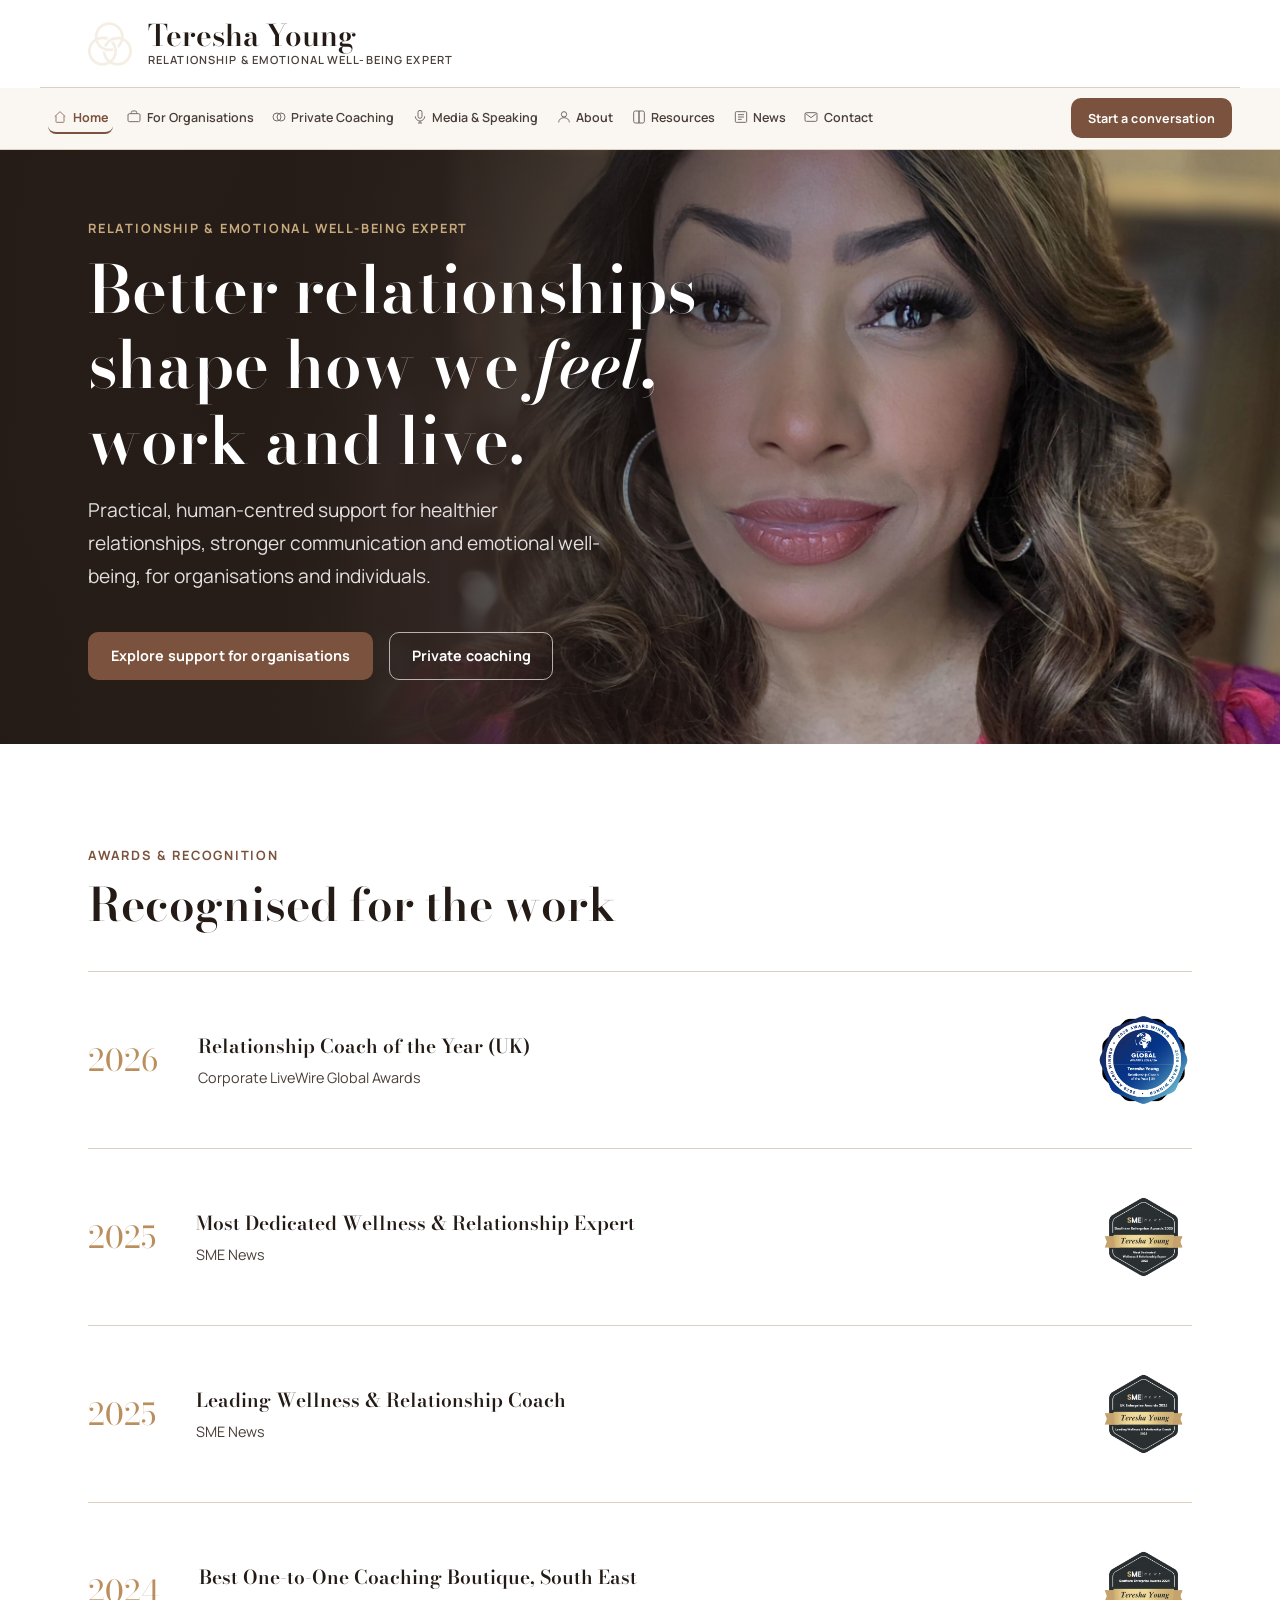
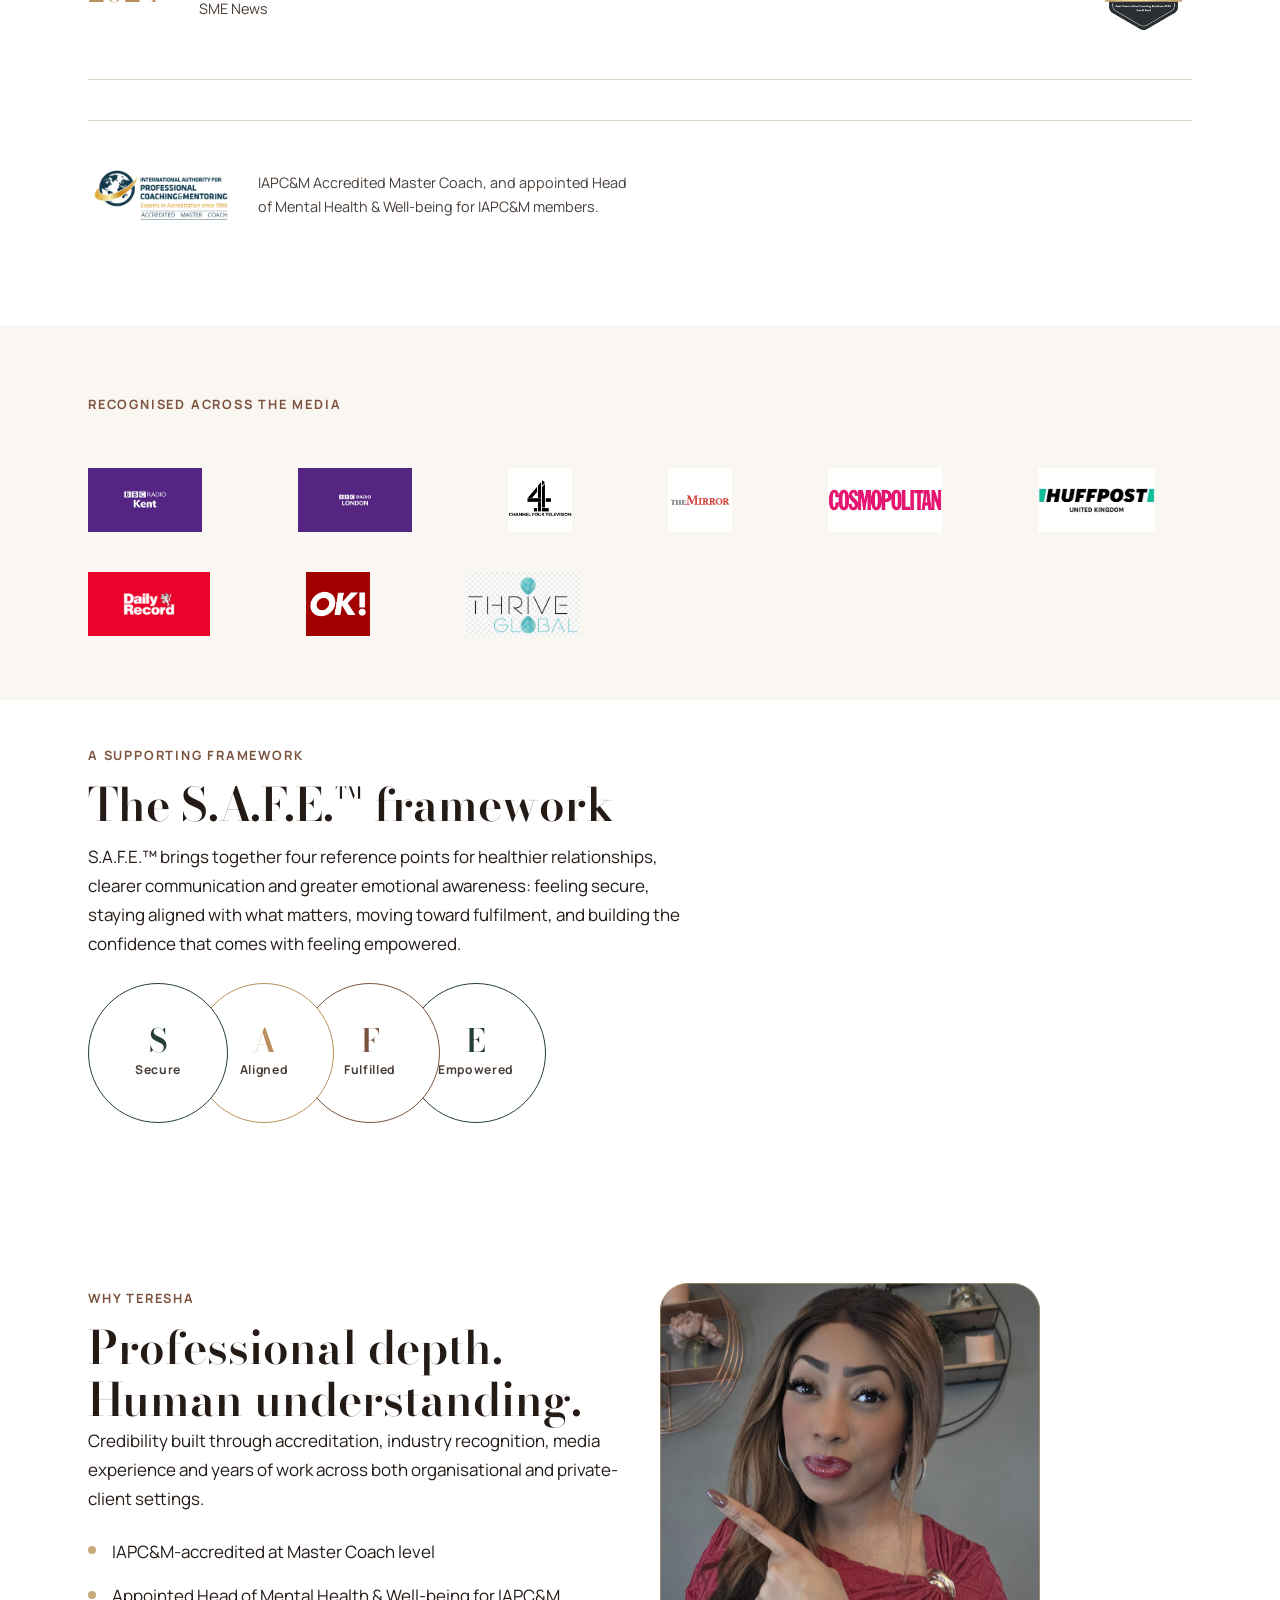
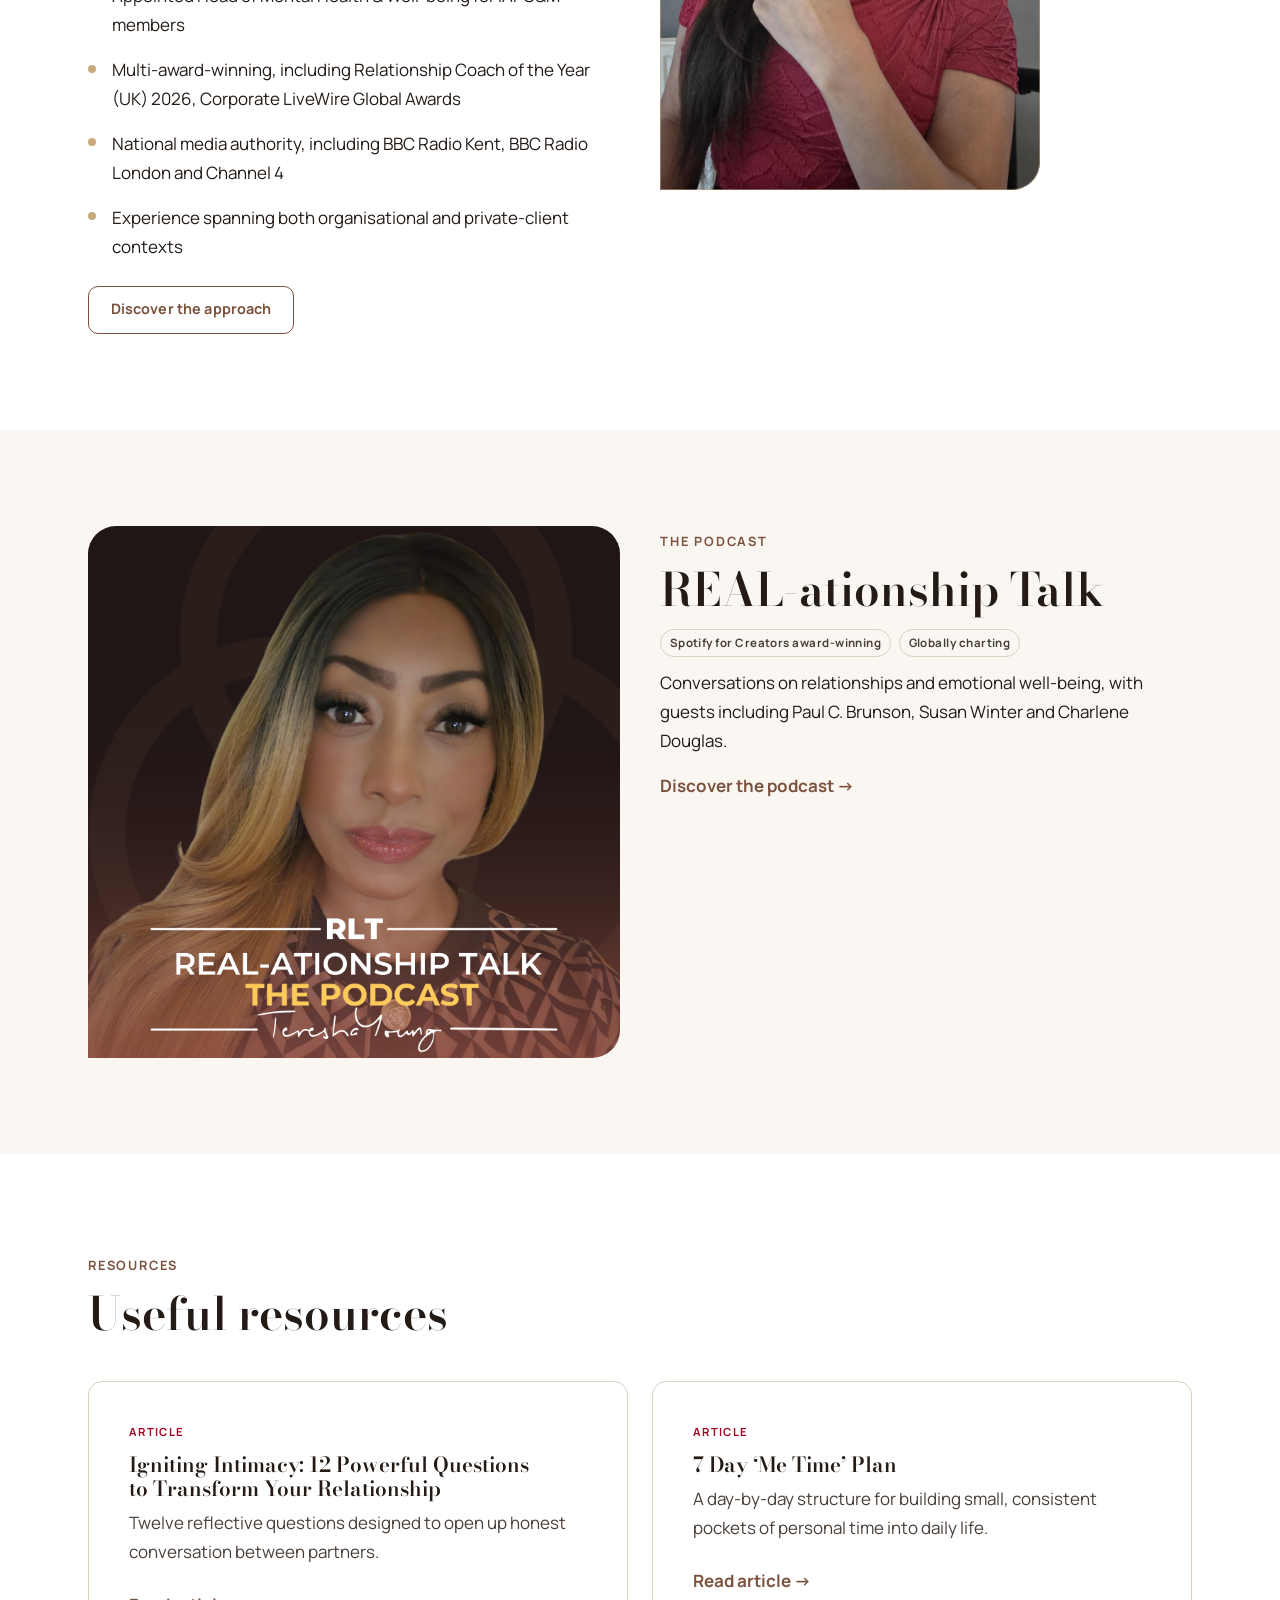
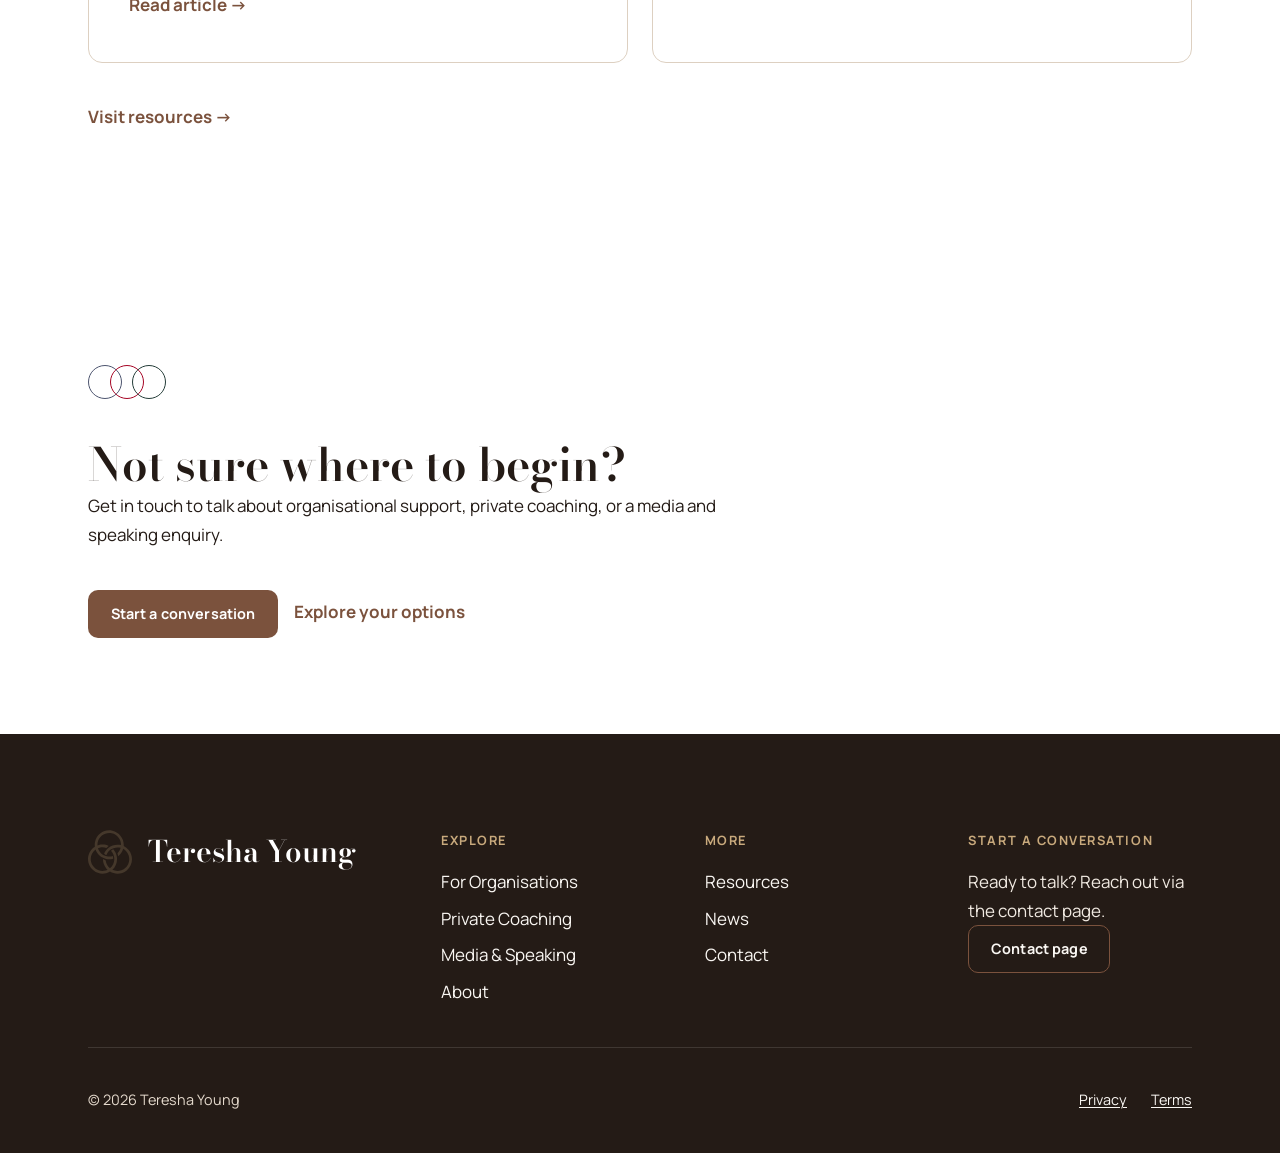
==== commit 9a518b66: "Merge pull request #7 from AmmarMetaphor/claude/teresha-targeted-visual-refinement-v7 Targeted refin" ====
--- a/index.html
+++ b/index.html
@@ -56,7 +56,10 @@
   <!-- .jpg and -5-hero.jpg, the two genuinely professional portraits   -->
   <!-- in assets/teresha/ (see docs/open-decisions.md for why -6, -7   -->
   <!-- and -8 are not used). Only the photography crossfades — the     -->
-  <!-- eyebrow, H1, supporting copy, buttons and credentials stay put.  -->
+  <!-- eyebrow, H1, supporting copy and buttons stay put. Shortened     -->
+  <!-- and widened this stage (see docs/open-decisions.md item 5);      -->
+  <!-- decorative ring motif and the credential line removed — Awards  -->
+  <!-- & Recognition directly below now carries that authority signal. -->
   <!-- ============================================================ -->
   <section class="hero">
     <div class="hero__ambient" aria-hidden="true"></div>
@@ -78,7 +81,6 @@
         decoding="async">
     </div>
     <div class="hero__scrim" aria-hidden="true"></div>
-    <span class="hero__rings" aria-hidden="true"><span></span><span></span></span>
     <div class="hero__text">
       <p class="eyebrow hero__eyebrow">Relationship &amp; Emotional Well-being Expert</p>
       <h1>Better relationships shape how we <em>feel</em>, work and live.</h1>
@@ -86,10 +88,6 @@
       <div class="hero__actions">
         <a class="btn btn-primary" href="organisations.html">Explore support for organisations</a>
         <a class="btn btn-secondary" href="private-coaching.html">Private coaching</a>
-      </div>
-      <div class="hero__trust">
-        <p class="hero__trust-primary">IAPC&amp;M Accredited Master Coach</p>
-        <p class="hero__trust-secondary">Multi-award-winning</p>
       </div>
     </div>
   </section>
@@ -198,9 +196,10 @@
 
   <!-- ============================================================ -->
   <!-- 5. WHY TERESHA                                                -->
-  <!-- Portrait: teresha-young-image-7-card.jpg, a plain full-frame    -->
-  <!-- resize of teresha-young-image-7.jpg (900x1200, same 3:4 ratio   -->
-  <!-- as the source — nothing cropped). Kept in its native portrait   -->
+  <!-- Text left / image right (swapped this stage). Portrait:         -->
+  <!-- teresha-young-image-7-card.jpg, a plain full-frame resize of     -->
+  <!-- teresha-young-image-7.jpg (900x1200, same 3:4 ratio as the       -->
+  <!-- source — nothing cropped). Kept in its native portrait           -->
   <!-- orientation rather than forced into a landscape frame: no        -->
   <!-- genuinely horizontal photograph exists in the asset library      -->
   <!-- (see docs/open-decisions.md). The empty-space-beneath-a-tall-    -->
@@ -208,14 +207,6 @@
   <!-- ============================================================ -->
   <section class="section" aria-labelledby="why-heading">
     <div class="container grid grid--2">
-      <div class="portrait-card">
-        <img
-          src="assets/teresha/teresha-young-image-7-card.jpg"
-          alt="Teresha Young, portrait"
-          width="900" height="1200"
-          loading="lazy" decoding="async"
-          style="aspect-ratio: 3 / 4; object-fit: cover;">
-      </div>
       <div>
         <p class="eyebrow">Why Teresha</p>
         <h2 id="why-heading">Professional depth. Human understanding.</h2>
@@ -228,6 +219,14 @@
           <li>Experience spanning both organisational and private-client contexts</li>
         </ul>
         <p style="margin-top: var(--space-md);"><a class="btn btn-secondary" href="about.html">Discover the approach</a></p>
+      </div>
+      <div class="portrait-card">
+        <img
+          src="assets/teresha/teresha-young-image-7-card.jpg"
+          alt="Teresha Young, portrait"
+          width="900" height="1200"
+          loading="lazy" decoding="async"
+          style="aspect-ratio: 3 / 4; object-fit: cover;">
       </div>
     </div>
   </section>
--- a/assets/css/styles.css
+++ b/assets/css/styles.css
@@ -386,14 +386,16 @@
 
 .section--corporate .btn-secondary,
 .section--relationship .btn-secondary,
-.section--wellbeing .btn-secondary {
+.section--wellbeing .btn-secondary,
+.page-hero--photo .btn-secondary {
   color: var(--color-white);
   border-color: rgba(255, 255, 255, 0.6);
 }
 
 .section--corporate .btn-secondary:hover,
 .section--relationship .btn-secondary:hover,
-.section--wellbeing .btn-secondary:hover {
+.section--wellbeing .btn-secondary:hover,
+.page-hero--photo .btn-secondary:hover {
   background: rgba(255, 255, 255, 0.12);
 }
 
@@ -892,6 +894,120 @@
   border-bottom: 1px solid var(--color-border);
 }
 
+/* ---------------------------------------------------------------------- */
+/* Photographic secondary hero — shared by Organisations, Private Coaching */
+/* and About. A full-bleed approved photograph with a tinted scrim carries */
+/* the copy, echoing the Homepage hero's premium feel without copying it   */
+/* exactly. Each page sets its own scrim tint via a modifier class below.  */
+/* ---------------------------------------------------------------------- */
+
+.page-hero--photo {
+  position: relative;
+  isolation: isolate;
+  overflow: hidden;
+  display: flex;
+  align-items: center;
+  min-height: clamp(420px, 56vh, 620px);
+  padding-block: var(--space-xl);
+  border-bottom: none;
+  color: var(--color-white);
+}
+
+.page-hero__photo {
+  position: absolute;
+  inset: 0;
+}
+
+.page-hero__photo img {
+  width: 100%;
+  height: 100%;
+  object-fit: cover;
+  object-position: center 22%;
+}
+
+.page-hero__scrim {
+  position: absolute;
+  inset: 0;
+}
+
+.page-hero__content {
+  position: relative;
+  z-index: 2;
+}
+
+.page-hero--photo .hero__lede {
+  max-width: 46ch;
+}
+
+.page-hero--photo h1 {
+  /* px, not ch: avoids the same shrink-to-narrow-column trap fixed on the
+     Homepage hero, and keeps a consistent measure across the hero family. */
+  max-width: 680px;
+  text-wrap: normal;
+  color: var(--color-white);
+}
+
+@media (max-width: 767px) {
+  .page-hero--photo .page-hero__photo img {
+    object-position: center 16%;
+  }
+}
+
+/* Restrained authority line — used on the About hero (and reusable by any
+   other photographic hero) for one factual signal, not a credential wall. */
+.hero__trust {
+  display: flex;
+  flex-direction: column;
+  gap: 0.3rem;
+  margin-top: var(--space-lg);
+  padding-top: var(--space-md);
+  border-top: 1px solid rgba(255, 255, 255, 0.28);
+  max-width: 46ch;
+}
+
+.hero__trust-primary {
+  font-size: 1.05rem;
+  font-weight: 800;
+  color: var(--color-white);
+}
+
+.hero__trust-secondary {
+  font-size: var(--fs-sm);
+  font-weight: 600;
+  color: rgba(255, 255, 255, 0.72);
+}
+
+/* For Organisations — Walnut-led, Corporate Slate kept as a small accent */
+.page-hero--org .page-hero__scrim {
+  background: linear-gradient(100deg,
+    rgba(36, 27, 22, 0.92) 0%,
+    rgba(123, 82, 61, 0.86) 30%,
+    rgba(123, 82, 61, 0.4) 58%,
+    rgba(123, 82, 61, 0.08) 80%,
+    rgba(123, 82, 61, 0) 92%);
+}
+
+/* Private Coaching — Walnut/Gold foundation, Berry as a controlled accent
+   (eyebrow colour only) rather than a full saturated colour block. */
+.page-hero--coaching .page-hero__scrim {
+  background: linear-gradient(100deg,
+    rgba(36, 27, 22, 0.92) 0%,
+    rgba(123, 82, 61, 0.84) 32%,
+    rgba(186, 143, 93, 0.38) 60%,
+    rgba(186, 143, 93, 0.08) 82%,
+    rgba(186, 143, 93, 0) 92%);
+}
+
+/* About — Walnut/Gold, consistent with the other editorial heroes */
+.page-hero--about .page-hero__scrim {
+  background: linear-gradient(100deg,
+    rgba(36, 27, 22, 0.92) 0%,
+    rgba(123, 82, 61, 0.84) 32%,
+    rgba(201, 170, 125, 0.32) 60%,
+    rgba(201, 170, 125, 0.06) 82%,
+    rgba(201, 170, 125, 0) 92%);
+}
+
 .prose {
   max-width: 68ch;
 }
@@ -1229,14 +1345,13 @@
   overflow: hidden;
   display: flex;
   align-items: flex-end;
-  min-height: clamp(560px, 88vh, 760px);
+  min-height: clamp(560px, 66vh, 700px);
   background: var(--color-ink);
 }
 
 @media (min-width: 1024px) {
   .hero {
     align-items: center;
-    min-height: clamp(560px, 82vh, 880px);
   }
 }
 
@@ -1278,7 +1393,7 @@
   width: 100%;
   height: 100%;
   object-fit: cover;
-  object-position: center 20%;
+  object-position: center 26%;
   opacity: 0;
   transition: opacity 1.3s ease;
 }
@@ -1301,13 +1416,13 @@
 
 @media (max-width: 1023px) {
   .hero__photo-img {
-    object-position: center 15%;
+    object-position: center 18%;
   }
 }
 
 @media (max-width: 480px) {
   .hero__photo-img {
-    object-position: center 13%;
+    object-position: center 16%;
   }
 }
 
@@ -1336,59 +1451,26 @@
   }
 }
 
-.hero__rings {
-  position: absolute;
-  inset: 0;
-  pointer-events: none;
-  z-index: 2;
-}
-
-.hero__rings span {
-  position: absolute;
-  border-radius: 50%;
-  border: 1px solid rgba(255, 255, 255, 0.5);
-}
-
-/* Straddling the dissolve zone between the copy and the open photograph —
-   the brand's own interlocking-circle geometry, used as the visual bridge
-   between the two halves of the composition instead of a hard divider. */
-.hero__rings span:first-child {
-  width: 150px;
-  height: 150px;
-  bottom: 10%;
-  left: 22%;
-}
-
-.hero__rings span:last-child {
-  width: 88px;
-  height: 88px;
-  bottom: 26%;
-  left: 33%;
-  border-color: rgba(201, 170, 125, 0.65);
-}
-
-@media (max-width: 1023px) {
-  .hero__rings {
-    display: none;
-  }
-}
-
 .hero__text {
   position: relative;
   z-index: 3;
-  max-width: 30rem;
+  /* .hero__text is the sole flex item in .hero, so without an explicit
+     flex-basis it sizes to shrink-fit its content (h1's own max-width
+     below would never actually be reached). A generous flex-basis forces
+     real room for the headline; the line-length control still lives on
+     h1/lede, not here, so this is never the accidental bottleneck. */
+  flex: 0 1 58rem;
   padding: var(--space-xl) var(--container-pad) var(--space-2xl);
   color: var(--color-white);
 }
 
 @media (min-width: 1024px) {
   .hero__text {
-    max-width: 34rem;
     /* Matches .container's own left content edge exactly, so the H1 lines
        up with every heading in the sections below it, at any width. */
     padding-left: max(var(--container-pad), calc((100vw - var(--container-max)) / 2 + var(--container-pad)));
     padding-right: var(--space-2xl);
-    padding-block: var(--space-xl);
+    padding-block: var(--space-lg);
   }
 }
 
@@ -1397,14 +1479,14 @@
 }
 
 .hero h1 {
-  max-width: 22ch;
+  /* Targets ~560-680px measure at desktop widths — enough room for the
+     headline to read as 3-4 elegant lines, not a one-word-per-line stack.
+     text-wrap: normal overrides the global heading `balance` behaviour,
+     which was choosing 5 visually "even" short lines over 3-4 fuller ones
+     at this measure. */
+  max-width: 660px;
+  text-wrap: normal;
   color: var(--color-white);
-}
-
-@media (min-width: 1024px) and (max-width: 1279px) {
-  .hero h1 {
-    font-size: 2.75rem;
-  }
 }
 
 .hero h1 em {
@@ -1414,7 +1496,7 @@
 .hero__lede {
   font-size: var(--fs-lg);
   color: rgba(255, 255, 255, 0.86);
-  max-width: 42ch;
+  max-width: 520px;
   margin-top: var(--space-sm);
 }
 
@@ -1434,28 +1516,6 @@
 .hero .btn-secondary:hover {
   background: rgba(255, 255, 255, 0.14);
   color: var(--color-white);
-}
-
-.hero__trust {
-  display: flex;
-  flex-direction: column;
-  gap: 0.3rem;
-  margin-top: var(--space-lg);
-  padding-top: var(--space-md);
-  border-top: 1px solid rgba(255, 255, 255, 0.28);
-  max-width: 46ch;
-}
-
-.hero__trust-primary {
-  font-size: 1.05rem;
-  font-weight: 800;
-  color: var(--color-white);
-}
-
-.hero__trust-secondary {
-  font-size: var(--fs-sm);
-  font-weight: 600;
-  color: rgba(255, 255, 255, 0.72);
 }
 
 @media (max-width: 480px) {
@@ -1503,7 +1563,8 @@
 /* ---------------------------------------------------------------------- */
 /* Editorial logo field — media-outlet recognition, homepage and Media &  */
 /* Speaking alike. One quiet field, not a sponsor wall: consistent optical */
-/* height, original aspect ratio, restrained monochrome until hover.       */
+/* height, original aspect ratio, full original colour for immediate       */
+/* recognition (no grayscale/monochrome treatment).                       */
 /* ---------------------------------------------------------------------- */
 
 .logo-field {
@@ -1517,25 +1578,19 @@
 .logo-field li {
   display: flex;
   align-items: center;
-  height: 32px;
+  height: 64px;
 }
 
 .logo-field img {
   height: 100%;
   width: auto;
-  max-width: 132px;
+  max-width: 180px;
   object-fit: contain;
-  filter: grayscale(1) contrast(0.92) brightness(1.05);
-  opacity: 0.7;
-  transition: filter var(--duration-base) var(--ease-editorial),
-    opacity var(--duration-base) var(--ease-editorial),
-    transform var(--duration-fast) var(--ease-editorial);
+  transition: transform var(--duration-fast) var(--ease-editorial);
 }
 
 .logo-field li:hover img,
 .logo-field li:focus-within img {
-  filter: none;
-  opacity: 1;
   transform: translateY(-1px);
 }
 
@@ -1545,13 +1600,33 @@
   }
 }
 
+@media (max-width: 640px) {
+  .logo-field li {
+    height: 48px;
+  }
+
+  .logo-field img {
+    max-width: 140px;
+  }
+}
+
 /* Media & Speaking page — a larger, more spacious variant of the same field. */
 .logo-field--large li {
-  height: 42px;
+  height: 76px;
 }
 
 .logo-field--large img {
-  max-width: 160px;
+  max-width: 200px;
+}
+
+@media (max-width: 640px) {
+  .logo-field--large li {
+    height: 52px;
+  }
+
+  .logo-field--large img {
+    max-width: 150px;
+  }
 }
 
 /* ---------------------------------------------------------------------- */
@@ -1578,11 +1653,13 @@
 
 @media (max-width: 640px) {
   .awards-list__item {
-    grid-template-columns: auto 1fr;
+    grid-template-columns: auto 1fr auto;
+    column-gap: var(--space-sm);
   }
 
   .awards-list__mark {
-    display: none;
+    height: 52px;
+    max-width: 60px;
   }
 }
 
@@ -1609,9 +1686,9 @@
 }
 
 .awards-list__mark {
-  height: 56px;
+  height: 96px;
   width: auto;
-  max-width: 72px;
+  max-width: 110px;
   object-fit: contain;
 }
 
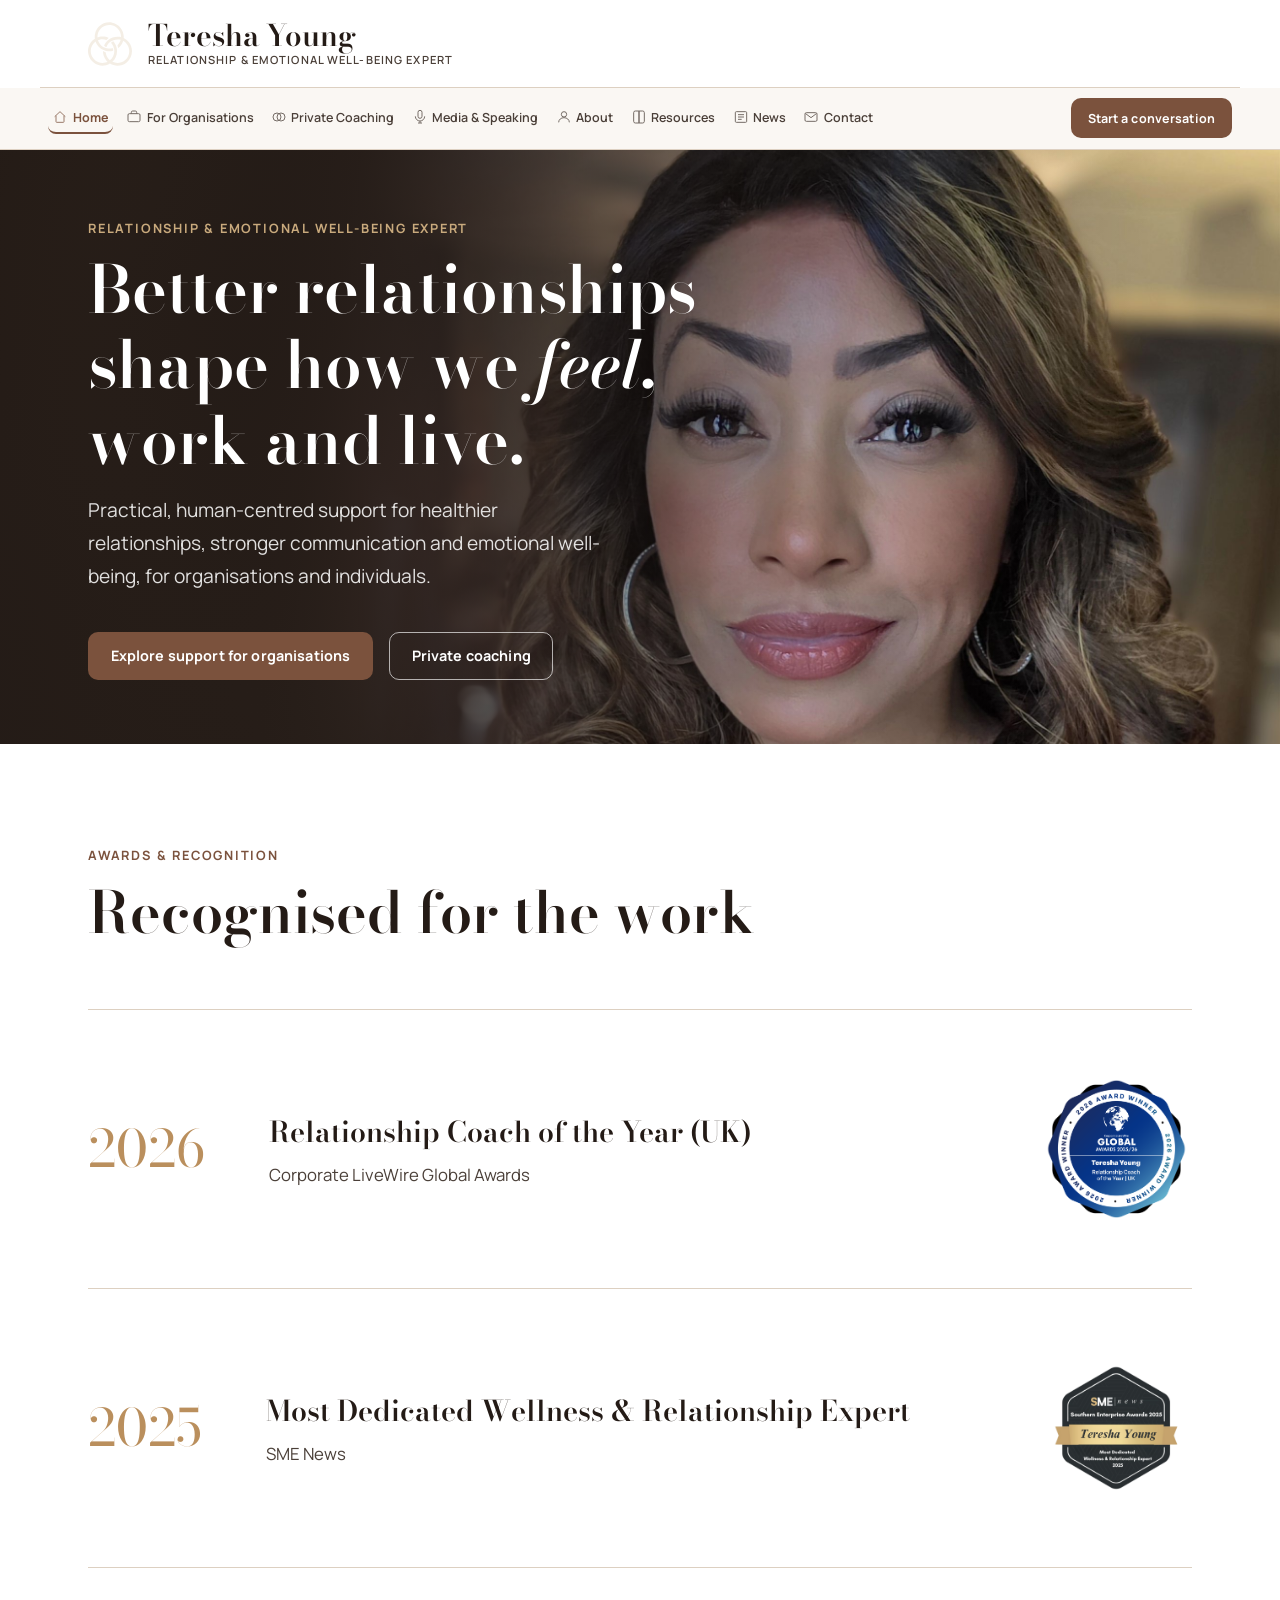
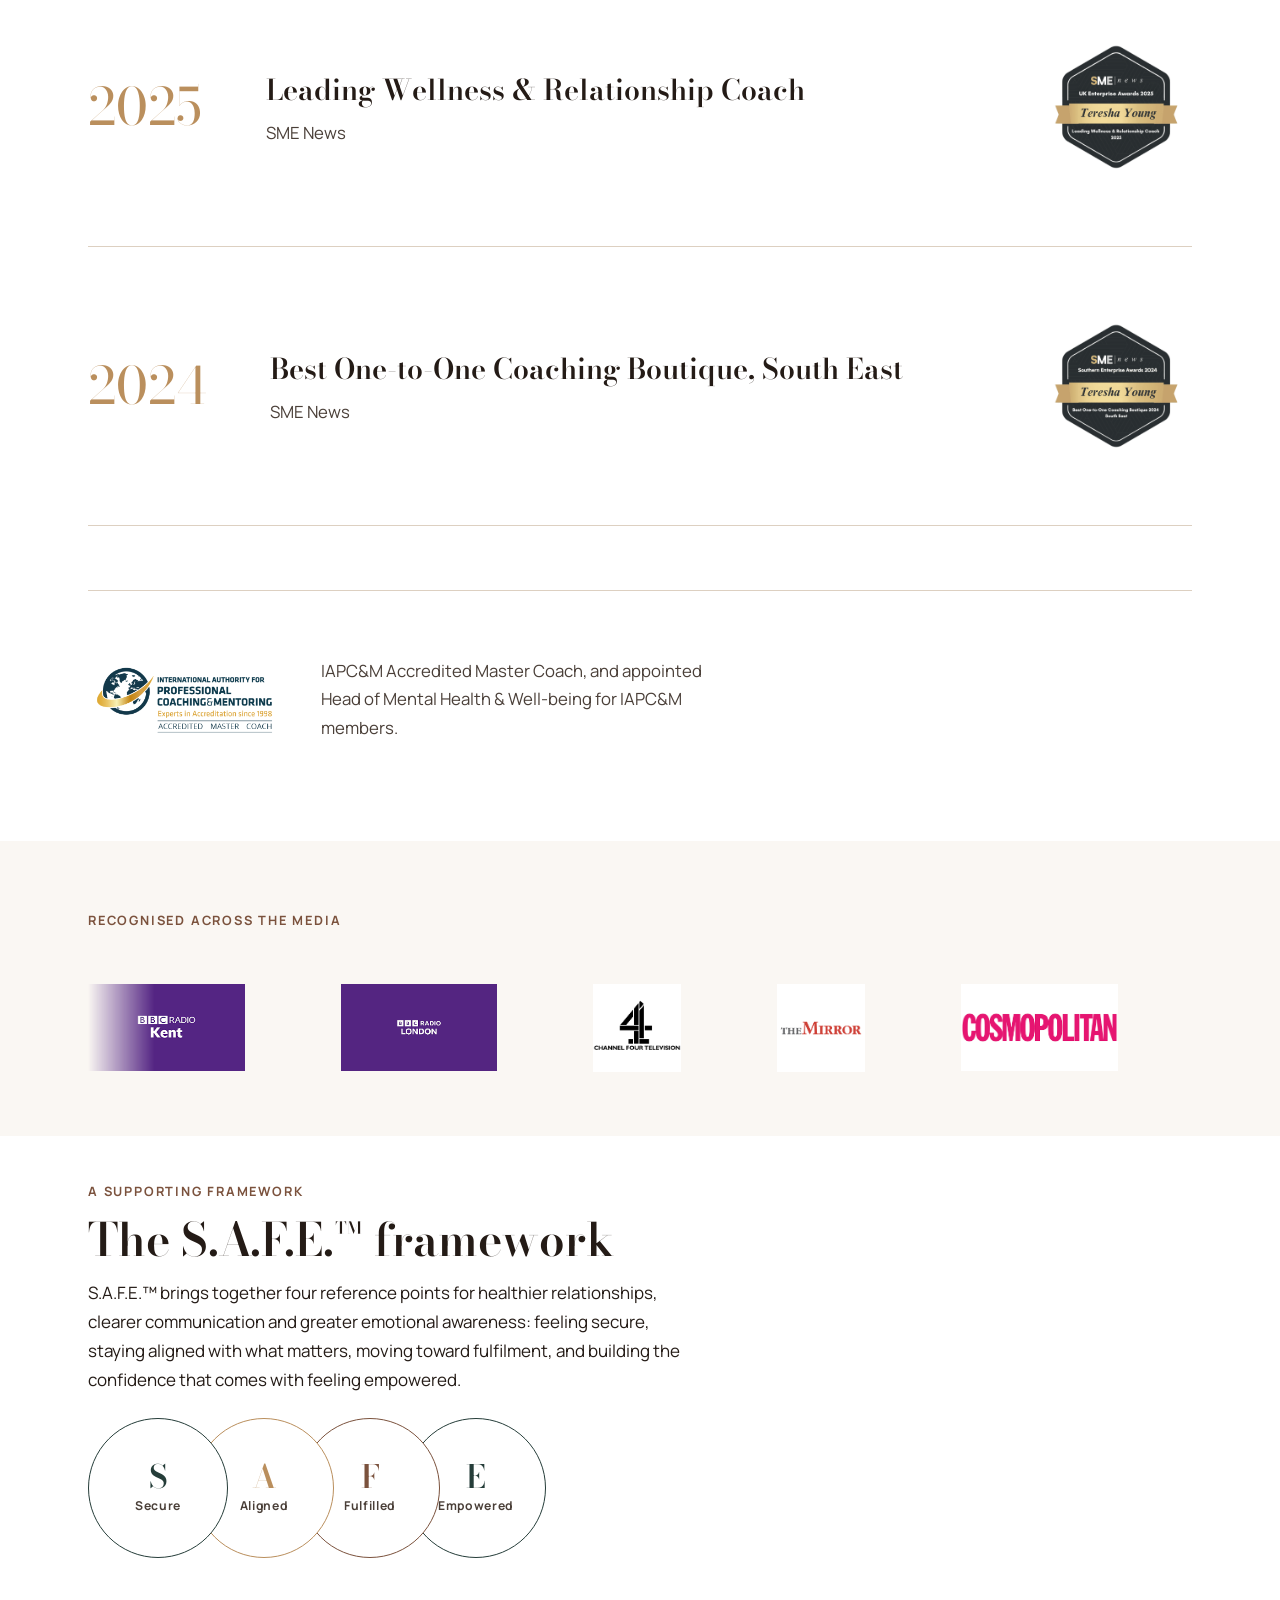
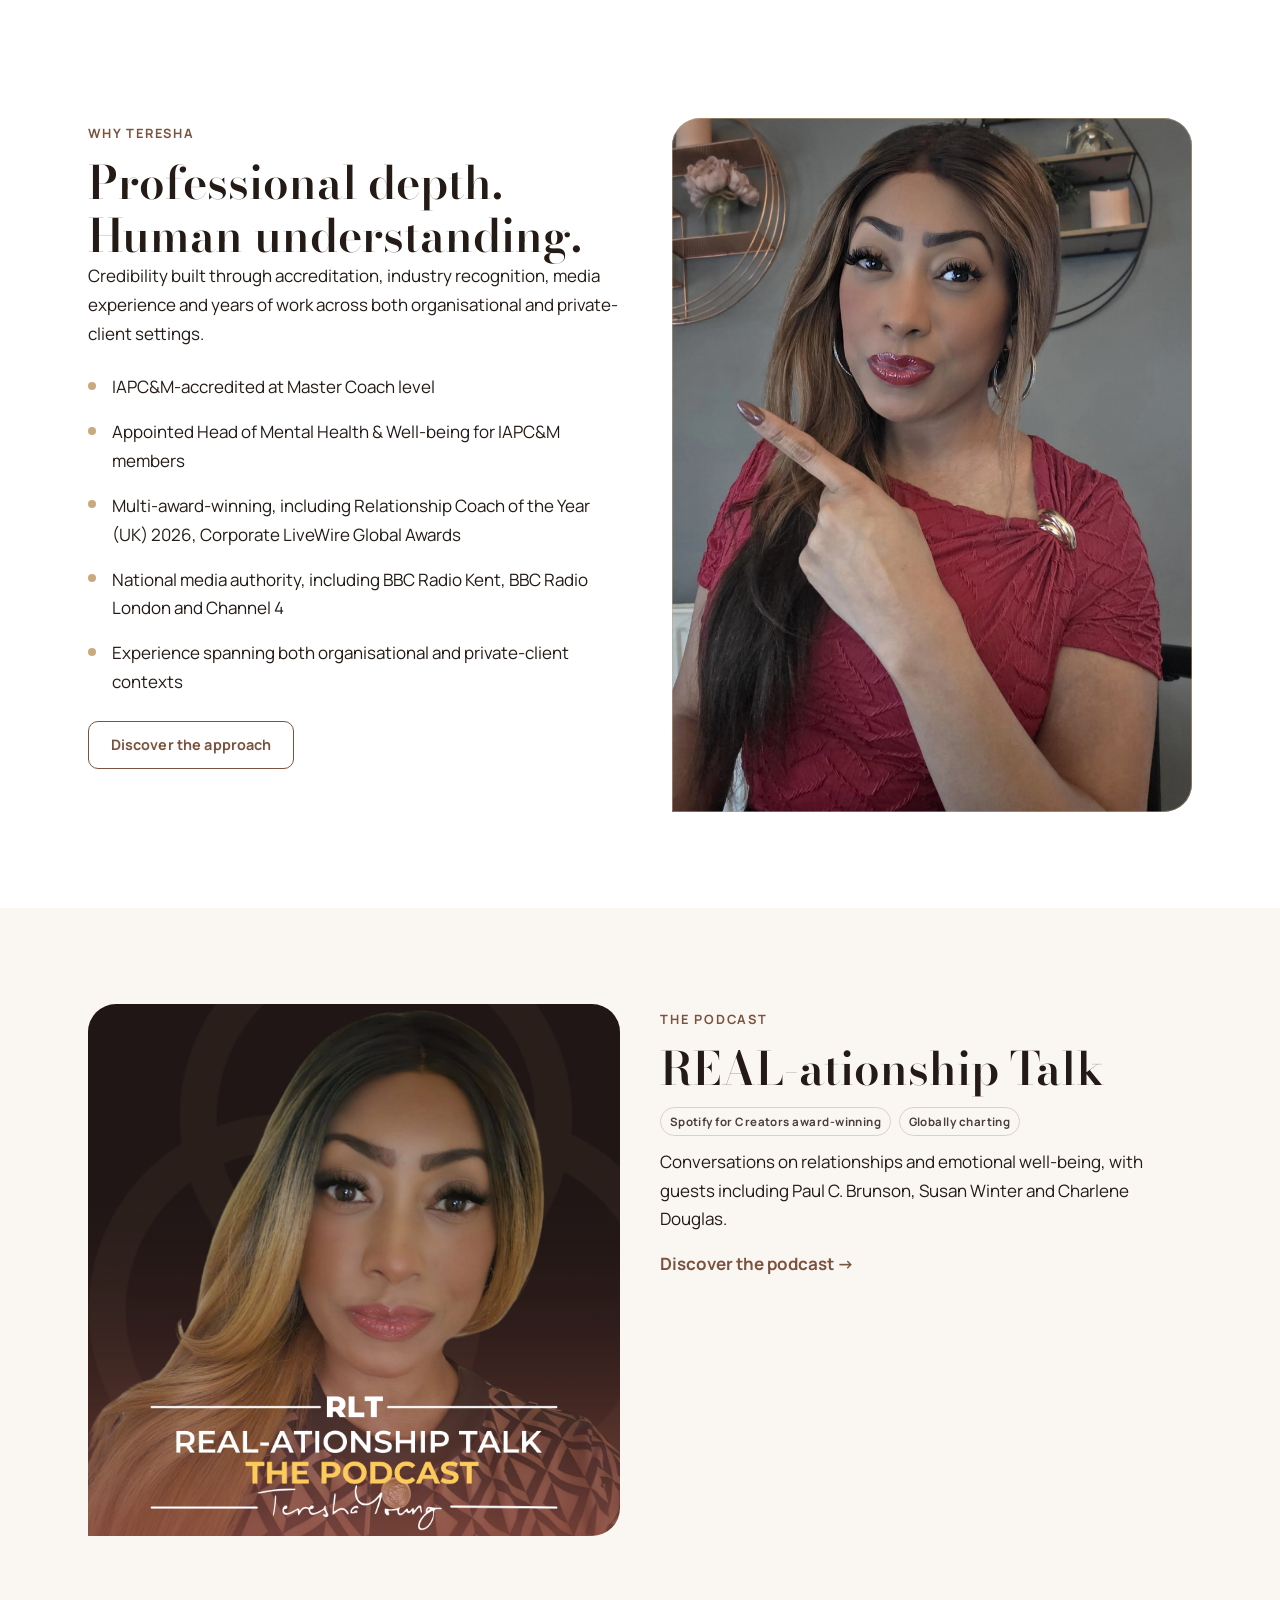
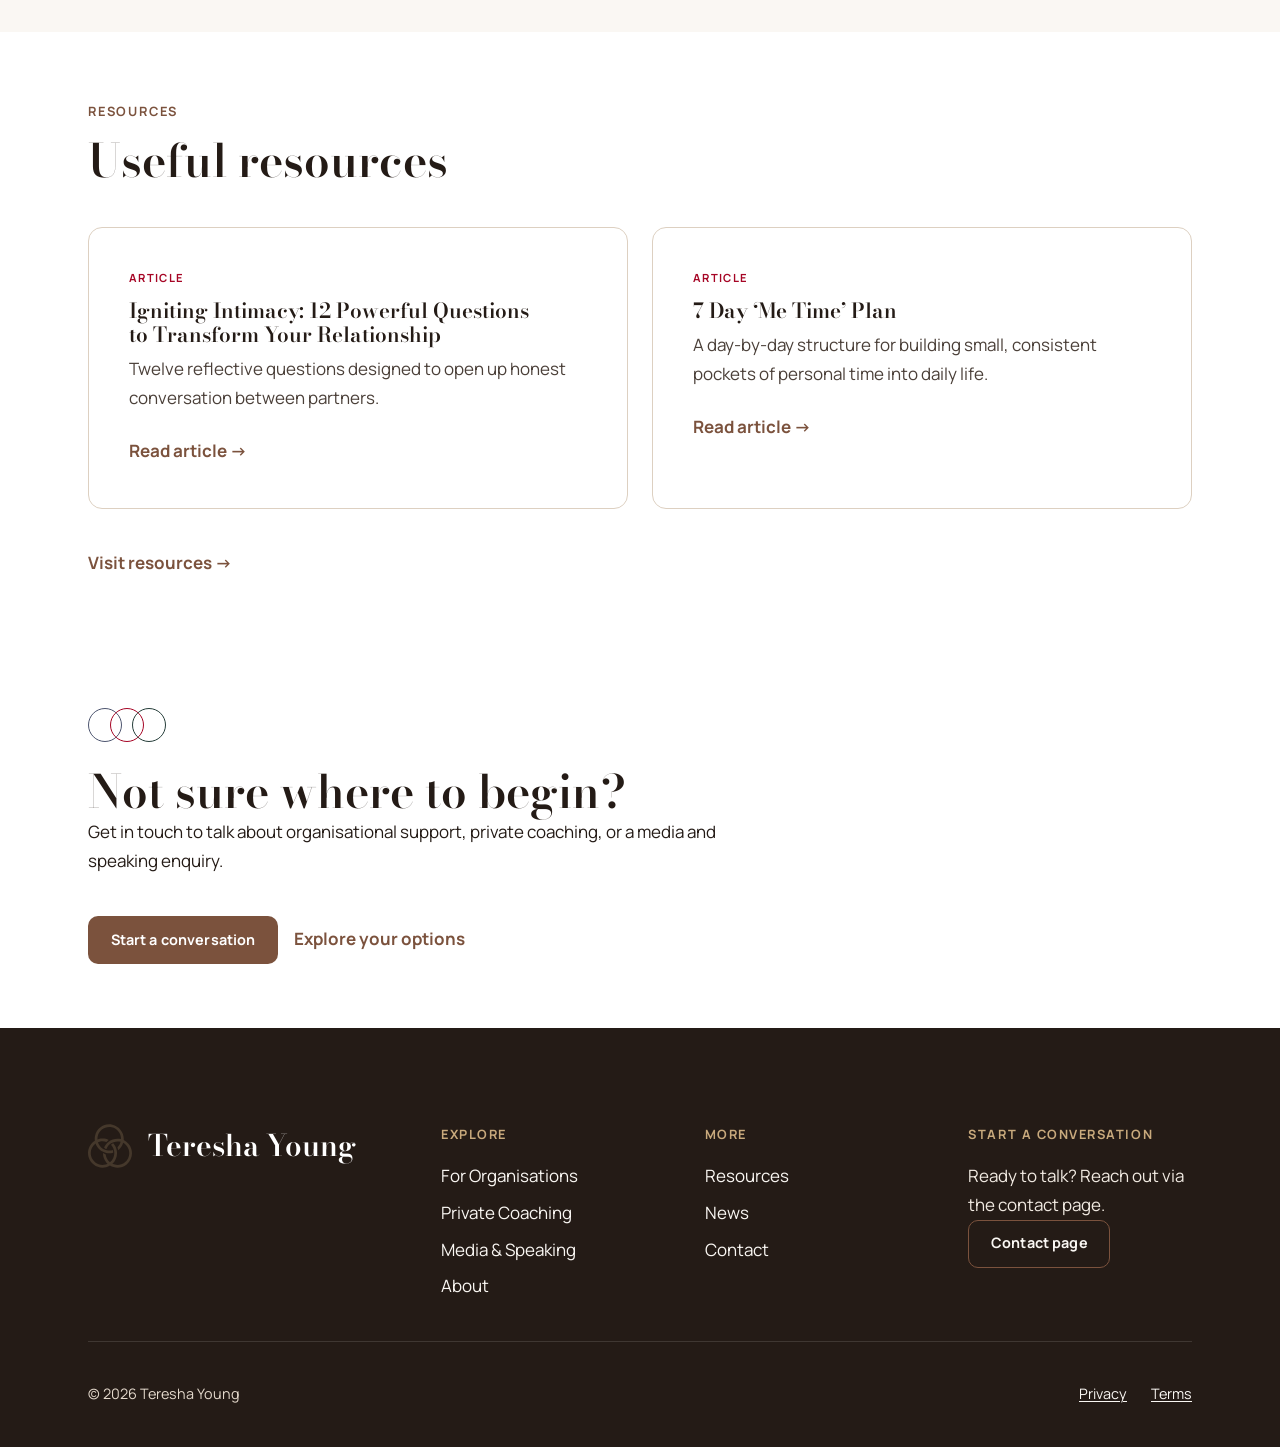
==== commit a3143d7b: "Homepage/media/private-coaching/resources refinement: crops, sizing, testimonials Homepage hero: fix" ====
--- a/index.html
+++ b/index.html
@@ -151,17 +151,36 @@
     <div class="container">
       <p class="eyebrow">Recognised across the media</p>
       <h2 id="media-heading" class="visually-hidden">Media recognition</h2>
-      <ul class="logo-field" role="list">
-        <li><img src="assets/logos/media/BBC-Radio-Kent-Logo.png" alt="BBC Radio Kent" width="264" height="149" loading="lazy" decoding="async"></li>
-        <li><img src="assets/logos/media/bbc-radio-london-logo.png" alt="BBC Radio London" width="600" height="337" loading="lazy" decoding="async"></li>
-        <li><img src="assets/logos/media/channel-4-logo.png" alt="Channel 4" width="440" height="440" loading="lazy" decoding="async"></li>
-        <li><img src="assets/logos/media/the-mirror-logo.png" alt="The Mirror" width="440" height="440" loading="lazy" decoding="async"></li>
-        <li><img src="assets/logos/media/cosmopolitan-logo.png" alt="Cosmopolitan UK" width="750" height="422" loading="lazy" decoding="async"></li>
-        <li><img src="assets/logos/media/huffpost-logo.jpg" alt="HuffPost" width="600" height="315" loading="lazy" decoding="async"></li>
-        <li><img src="assets/logos/media/daily-record-logo.png" alt="Daily Record" width="620" height="330" loading="lazy" decoding="async"></li>
-        <li><img src="assets/logos/media/ok!-logo.png" alt="OK!" width="440" height="440" loading="lazy" decoding="async"></li>
-        <li><img src="assets/logos/media/thrive-global-logo.jpg" alt="Thrive Global" width="600" height="315" loading="lazy" decoding="async"></li>
-      </ul>
+      <!-- Continuous logo marquee: a real (screen-reader-visible) set plus an
+           aria-hidden duplicate set for the seamless CSS loop. Paused on
+           hover/focus, and replaced with a static wrapped row entirely under
+           prefers-reduced-motion (see .marquee rules in styles.css). -->
+      <div class="marquee">
+        <div class="marquee__track">
+          <ul class="logo-field marquee__set" role="list">
+            <li><img src="assets/logos/media/BBC-Radio-Kent-Logo.png" alt="BBC Radio Kent" width="264" height="149" loading="lazy" decoding="async"></li>
+            <li><img src="assets/logos/media/bbc-radio-london-logo.png" alt="BBC Radio London" width="600" height="337" loading="lazy" decoding="async"></li>
+            <li><img src="assets/logos/media/channel-4-logo.png" alt="Channel 4" width="440" height="440" loading="lazy" decoding="async"></li>
+            <li><img src="assets/logos/media/the-mirror-logo.png" alt="The Mirror" width="440" height="440" loading="lazy" decoding="async"></li>
+            <li><img src="assets/logos/media/cosmopolitan-logo.png" alt="Cosmopolitan UK" width="750" height="422" loading="lazy" decoding="async"></li>
+            <li><img src="assets/logos/media/huffpost-logo.jpg" alt="HuffPost" width="600" height="315" loading="lazy" decoding="async"></li>
+            <li><img src="assets/logos/media/daily-record-logo.png" alt="Daily Record" width="620" height="330" loading="lazy" decoding="async"></li>
+            <li><img src="assets/logos/media/ok!-logo.png" alt="OK!" width="440" height="440" loading="lazy" decoding="async"></li>
+            <li><img src="assets/logos/media/thrive-global-logo.jpg" alt="Thrive Global" width="600" height="315" loading="lazy" decoding="async"></li>
+          </ul>
+          <ul class="logo-field marquee__set" role="list" aria-hidden="true">
+            <li><img src="assets/logos/media/BBC-Radio-Kent-Logo.png" alt="" width="264" height="149" loading="lazy" decoding="async"></li>
+            <li><img src="assets/logos/media/bbc-radio-london-logo.png" alt="" width="600" height="337" loading="lazy" decoding="async"></li>
+            <li><img src="assets/logos/media/channel-4-logo.png" alt="" width="440" height="440" loading="lazy" decoding="async"></li>
+            <li><img src="assets/logos/media/the-mirror-logo.png" alt="" width="440" height="440" loading="lazy" decoding="async"></li>
+            <li><img src="assets/logos/media/cosmopolitan-logo.png" alt="" width="750" height="422" loading="lazy" decoding="async"></li>
+            <li><img src="assets/logos/media/huffpost-logo.jpg" alt="" width="600" height="315" loading="lazy" decoding="async"></li>
+            <li><img src="assets/logos/media/daily-record-logo.png" alt="" width="620" height="330" loading="lazy" decoding="async"></li>
+            <li><img src="assets/logos/media/ok!-logo.png" alt="" width="440" height="440" loading="lazy" decoding="async"></li>
+            <li><img src="assets/logos/media/thrive-global-logo.jpg" alt="" width="600" height="315" loading="lazy" decoding="async"></li>
+          </ul>
+        </div>
+      </div>
     </div>
   </section>
 
@@ -255,7 +274,7 @@
   <!-- ============================================================ -->
   <!-- 7. RESOURCES PREVIEW                                          -->
   <!-- ============================================================ -->
-  <section class="section" aria-labelledby="resources-preview-heading">
+  <section class="section section--tight" aria-labelledby="resources-preview-heading">
     <div class="container">
       <p class="eyebrow">Resources</p>
       <h2 id="resources-preview-heading">Useful resources</h2>
@@ -280,7 +299,7 @@
   <!-- ============================================================ -->
   <!-- 8. FINAL CTA                                                  -->
   <!-- ============================================================ -->
-  <section class="section" aria-labelledby="final-cta-heading">
+  <section class="section section--tight" aria-labelledby="final-cta-heading">
     <div class="container">
       <div class="final-cta__motif" aria-hidden="true"><span></span><span></span><span></span></div>
       <h2 id="final-cta-heading">Not sure where to begin?</h2>
--- a/assets/css/styles.css
+++ b/assets/css/styles.css
@@ -321,6 +321,11 @@
 
 .grid {
   display: grid;
+  /* Explicit single column below the 768px breakpoint: without this, a grid
+     with no explicit columns falls back to an auto-sized implicit track,
+     which a fixed-width child (e.g. .portrait-card) can inflate past the
+     viewport width instead of the intended full-width single-column stack. */
+  grid-template-columns: 1fr;
   gap: var(--space-lg);
 }
 
@@ -387,7 +392,8 @@
 .section--corporate .btn-secondary,
 .section--relationship .btn-secondary,
 .section--wellbeing .btn-secondary,
-.page-hero--photo .btn-secondary {
+.page-hero--photo .btn-secondary,
+.page-hero--split .btn-secondary {
   color: var(--color-white);
   border-color: rgba(255, 255, 255, 0.6);
 }
@@ -395,7 +401,8 @@
 .section--corporate .btn-secondary:hover,
 .section--relationship .btn-secondary:hover,
 .section--wellbeing .btn-secondary:hover,
-.page-hero--photo .btn-secondary:hover {
+.page-hero--photo .btn-secondary:hover,
+.page-hero--split .btn-secondary:hover {
   background: rgba(255, 255, 255, 0.12);
 }
 
@@ -847,6 +854,72 @@
   margin-bottom: var(--space-2xs);
 }
 
+/* ---------------------------------------------------------------------- */
+/* Media & Speaking — category overview cards (Talks, Media Features,      */
+/* Podcast), each linking to its full section further down the page.       */
+/* ---------------------------------------------------------------------- */
+
+.media-categories {
+  display: grid;
+  gap: var(--space-md);
+}
+
+@media (min-width: 700px) {
+  .media-categories {
+    grid-template-columns: repeat(3, 1fr);
+  }
+}
+
+.media-category-card {
+  display: flex;
+  flex-direction: column;
+  height: 100%;
+  padding: var(--space-lg);
+  background: var(--color-white);
+  border: 1px solid var(--color-border);
+  border-radius: var(--radius-md);
+  text-decoration: none;
+  transition: border-color var(--duration-base) var(--ease-editorial),
+    transform var(--duration-fast) var(--ease-editorial);
+}
+
+.media-category-card:hover,
+.media-category-card:focus-visible {
+  border-color: var(--color-forest);
+  transform: translateY(-2px);
+}
+
+.media-category-card__icon {
+  display: inline-flex;
+  align-items: center;
+  justify-content: center;
+  width: 44px;
+  height: 44px;
+  margin-bottom: var(--space-sm);
+  border-radius: 50%;
+  border: 1px solid var(--color-forest);
+  color: var(--color-forest);
+}
+
+.media-category-card__icon svg {
+  width: 20px;
+  height: 20px;
+  stroke: currentColor;
+}
+
+.media-category-card__label {
+  font-family: var(--font-heading);
+  font-size: 1.2rem;
+  font-weight: 600;
+  color: var(--color-ink);
+}
+
+.media-category-card__desc {
+  margin-top: var(--space-2xs);
+  font-size: var(--fs-sm);
+  color: var(--color-text-muted);
+}
+
 .badge-strip {
   display: flex;
   flex-wrap: wrap;
@@ -895,6 +968,52 @@
 }
 
 /* ---------------------------------------------------------------------- */
+/* Resources hero — no photograph needed for a reading/utility page; a     */
+/* warm Walnut-to-Gold gradient with the brand's interlocking-circle       */
+/* motif carries the same premium editorial feel instead.                 */
+/* ---------------------------------------------------------------------- */
+
+.page-hero--resources {
+  position: relative;
+  overflow: hidden;
+  isolation: isolate;
+  background: linear-gradient(135deg, var(--color-ink) 0%, var(--color-walnut) 55%, var(--color-gold-dark) 145%);
+  padding-block: var(--space-2xl) var(--space-xl);
+  border-bottom: none;
+  color: var(--color-white);
+}
+
+.page-hero--resources h1 {
+  color: var(--color-white);
+}
+
+.page-hero__circles {
+  position: absolute;
+  inset: 0;
+  pointer-events: none;
+  z-index: 0;
+}
+
+.page-hero__circles span {
+  position: absolute;
+  border-radius: 50%;
+  border: 1px solid rgba(255, 255, 255, 0.22);
+}
+
+.page-hero__circles span:nth-child(1) { width: 280px; height: 280px; top: -90px; right: -70px; }
+.page-hero__circles span:nth-child(2) { width: 170px; height: 170px; bottom: -60px; right: 140px; border-color: rgba(201, 170, 125, 0.4); }
+.page-hero__circles span:nth-child(3) { width: 100px; height: 100px; bottom: 30px; right: 320px; border-color: rgba(166, 5, 37, 0.3); }
+
+@media (max-width: 640px) {
+  .page-hero__circles span:nth-child(3) { display: none; }
+}
+
+.page-hero--resources .page-hero__content {
+  position: relative;
+  z-index: 1;
+}
+
+/* ---------------------------------------------------------------------- */
 /* Photographic secondary hero — shared by Organisations, Private Coaching */
 /* and About. A full-bleed approved photograph with a tinted scrim carries */
 /* the copy, echoing the Homepage hero's premium feel without copying it   */
@@ -922,7 +1041,7 @@
   width: 100%;
   height: 100%;
   object-fit: cover;
-  object-position: center 22%;
+  object-position: center 8%;
 }
 
 .page-hero__scrim {
@@ -977,14 +1096,35 @@
   color: rgba(255, 255, 255, 0.72);
 }
 
-/* For Organisations — Walnut-led, Corporate Slate kept as a small accent */
-.page-hero--org .page-hero__scrim {
-  background: linear-gradient(100deg,
-    rgba(36, 27, 22, 0.92) 0%,
-    rgba(123, 82, 61, 0.86) 30%,
-    rgba(123, 82, 61, 0.4) 58%,
-    rgba(123, 82, 61, 0.08) 80%,
-    rgba(123, 82, 61, 0) 92%);
+/* Organisations hero — split layout (see the HTML comment above this
+   markup for why this page doesn't use the shared full-bleed pattern):
+   Walnut/Gold gradient fill behind the copy, with the Why Teresha portrait
+   reused at its native 3:4 aspect in its own panel (no cover-crop loss). */
+.page-hero--split {
+  background: linear-gradient(135deg, var(--color-ink) 0%, var(--color-walnut) 62%, var(--color-gold-dark) 130%);
+  padding-block: var(--space-2xl);
+  color: var(--color-white);
+}
+
+.page-hero__split-inner {
+  align-items: center;
+}
+
+.page-hero--split h1 {
+  color: var(--color-white);
+  max-width: 20ch;
+}
+
+.page-hero__portrait {
+  width: 100%;
+  max-width: 460px;
+}
+
+@media (max-width: 767px) {
+  .page-hero__portrait {
+    max-width: 340px;
+    justify-self: center;
+  }
 }
 
 /* Private Coaching — Walnut/Gold foundation, Berry as a controlled accent
@@ -1165,6 +1305,57 @@
 }
 
 /* ---------------------------------------------------------------------- */
+/* Testimonials — Private Coaching. Stacked editorial entries (pull-quote, */
+/* full body, attribution) rather than a cramped 3-up card grid, since the */
+/* source quotes vary a lot in length; this keeps every word readable at   */
+/* a comfortable measure instead of squeezing the longest one into a card. */
+/* ---------------------------------------------------------------------- */
+
+.testimonials {
+  display: grid;
+  gap: var(--space-2xl);
+  margin-top: var(--space-lg);
+}
+
+.testimonial {
+  padding-top: var(--space-xl);
+  border-top: 1px solid var(--color-border);
+}
+
+.testimonial:first-child {
+  padding-top: 0;
+  border-top: none;
+}
+
+.testimonial .pull-quote {
+  max-width: 56ch;
+}
+
+.testimonial__body {
+  max-width: 66ch;
+  margin-top: var(--space-md);
+  color: var(--color-text-muted);
+}
+
+.testimonial__body p + p {
+  margin-top: var(--space-sm);
+}
+
+.testimonial__attribution {
+  display: block;
+  margin-top: var(--space-md);
+  font-family: var(--font-heading);
+  font-weight: 600;
+  font-size: 1.05rem;
+  color: var(--color-ink);
+}
+
+.testimonial__attribution::before {
+  content: '\2014\a0';
+  color: var(--color-berry);
+}
+
+/* ---------------------------------------------------------------------- */
 /* Why Teresha — credential list + circle-motif authority graphic          */
 /* ---------------------------------------------------------------------- */
 
@@ -1296,7 +1487,7 @@
 .final-cta__motif {
   display: flex;
   align-items: center;
-  margin-block: var(--space-lg);
+  margin-bottom: var(--space-md);
 }
 
 .final-cta__motif span {
@@ -1393,7 +1584,7 @@
   width: 100%;
   height: 100%;
   object-fit: cover;
-  object-position: center 26%;
+  object-position: center 8%;
   opacity: 0;
   transition: opacity 1.3s ease;
 }
@@ -1416,13 +1607,13 @@
 
 @media (max-width: 1023px) {
   .hero__photo-img {
-    object-position: center 18%;
+    object-position: center 6%;
   }
 }
 
 @media (max-width: 480px) {
   .hero__photo-img {
-    object-position: center 16%;
+    object-position: center 5%;
   }
 }
 
@@ -1538,11 +1729,23 @@
   position: relative;
   border-radius: var(--radius-lg) var(--radius-lg) var(--radius-lg) 0;
   overflow: hidden;
-  max-width: 380px;
+  /* A percentage width (not a definite length like 520px) never becomes a
+     grid track's auto-sizing basis, so this can never blow the grid out
+     past the viewport at any breakpoint — max-width alone caps its growth
+     once the column actually has the room (was a fixed 380px, reading
+     noticeably smaller than the copy block beside it). */
+  width: 100%;
+  max-width: 520px;
   /* Grid items stretch to the row height by default — without this, the
      card's own box (not just the image) would stretch to match whatever
      taller column sits beside it, leaving empty space below the image. */
   align-self: start;
+}
+
+@media (min-width: 768px) {
+  .portrait-card {
+    justify-self: end;
+  }
 }
 
 .portrait-card img {
@@ -1578,13 +1781,13 @@
 .logo-field li {
   display: flex;
   align-items: center;
-  height: 64px;
+  height: 88px;
 }
 
 .logo-field img {
   height: 100%;
   width: auto;
-  max-width: 180px;
+  max-width: 220px;
   object-fit: contain;
   transition: transform var(--duration-fast) var(--ease-editorial);
 }
@@ -1602,11 +1805,75 @@
 
 @media (max-width: 640px) {
   .logo-field li {
-    height: 48px;
+    height: 56px;
   }
 
   .logo-field img {
-    max-width: 140px;
+    max-width: 160px;
+  }
+}
+
+/* ---------------------------------------------------------------------- */
+/* Continuous logo marquee — homepage "Recognised across the media" only.  */
+/* Two identical .logo-field sets sit side by side in a flex track; the    */
+/* track scrolls left by exactly one set's width (-50%) and loops           */
+/* seamlessly. Paused on hover/focus for readability, and replaced with a   */
+/* plain static wrapped row under prefers-reduced-motion.                  */
+/* ---------------------------------------------------------------------- */
+
+.marquee {
+  overflow: hidden;
+  margin-top: var(--space-lg);
+  -webkit-mask-image: linear-gradient(to right, transparent, black 6%, black 94%, transparent);
+  mask-image: linear-gradient(to right, transparent, black 6%, black 94%, transparent);
+}
+
+.marquee__track {
+  display: flex;
+  align-items: center;
+  width: max-content;
+  gap: var(--space-2xl);
+}
+
+.marquee .logo-field {
+  flex-wrap: nowrap;
+  margin-top: 0;
+}
+
+@media (prefers-reduced-motion: no-preference) {
+  .marquee__track {
+    animation: marquee-scroll 34s linear infinite;
+  }
+
+  .marquee:hover .marquee__track,
+  .marquee:focus-within .marquee__track {
+    animation-play-state: paused;
+  }
+}
+
+@keyframes marquee-scroll {
+  from { transform: translateX(0); }
+  to { transform: translateX(-50%); }
+}
+
+@media (prefers-reduced-motion: reduce) {
+  .marquee {
+    overflow: visible;
+    -webkit-mask-image: none;
+    mask-image: none;
+  }
+
+  .marquee__track {
+    width: auto;
+    flex-wrap: wrap;
+  }
+
+  .marquee .logo-field {
+    flex-wrap: wrap;
+  }
+
+  .marquee__set[aria-hidden="true"] {
+    display: none;
   }
 }
 
@@ -1635,10 +1902,16 @@
 /* than the whole design.                                                 */
 /* ---------------------------------------------------------------------- */
 
+/* Section heading given more presence than the default H2, per the
+   "reduce the empty feeling" brief — scoped to this heading only. */
+#awards-heading {
+  font-size: clamp(2.4rem, 1.9rem + 2.2vw, 3.6rem);
+}
+
 .awards-list {
   display: grid;
   gap: 0;
-  margin-top: var(--space-lg);
+  margin-top: var(--space-xl);
   border-top: 1px solid var(--color-border);
 }
 
@@ -1646,26 +1919,45 @@
   display: grid;
   grid-template-columns: auto 1fr auto;
   align-items: center;
-  gap: var(--space-md) var(--space-lg);
-  padding-block: var(--space-lg);
+  gap: var(--space-lg) var(--space-xl);
+  padding-block: var(--space-xl);
   border-bottom: 1px solid var(--color-border);
 }
 
 @media (max-width: 640px) {
+  /* The title needs the full row width at mobile sizes — squeezed into a
+     third column alongside the (now larger) year and badge, it doesn't
+     fit and overflows the viewport. Year+badge share a row; the title
+     drops to its own full-width row beneath. */
   .awards-list__item {
     grid-template-columns: auto 1fr auto;
-    column-gap: var(--space-sm);
+    grid-template-areas:
+      "year . mark"
+      "body body body";
+    column-gap: var(--space-md);
+    row-gap: var(--space-sm);
+    padding-block: var(--space-lg);
+  }
+
+  .awards-list__year {
+    grid-area: year;
+  }
+
+  .awards-list__body {
+    grid-area: body;
   }
 
   .awards-list__mark {
-    height: 52px;
-    max-width: 60px;
+    grid-area: mark;
+    justify-self: end;
+    height: 64px;
+    max-width: 76px;
   }
 }
 
 .awards-list__year {
   font-family: var(--font-heading);
-  font-size: var(--fs-h3);
+  font-size: clamp(2.2rem, 1.7rem + 2vw, 3.2rem);
   color: var(--color-gold-dark);
   min-width: 3.5ch;
 }
@@ -1673,44 +1965,44 @@
 .awards-list__title {
   display: block;
   font-family: var(--font-heading);
-  font-size: 1.2rem;
+  font-size: clamp(1.5rem, 1.3rem + 0.6vw, 1.85rem);
   font-weight: 600;
   color: var(--color-ink);
 }
 
 .awards-list__body-sub {
   display: block;
-  font-size: var(--fs-sm);
+  font-size: 1.05rem;
   color: var(--color-text-muted);
-  margin-top: 0.2rem;
+  margin-top: 0.3rem;
 }
 
 .awards-list__mark {
-  height: 96px;
+  height: 150px;
   width: auto;
-  max-width: 110px;
+  max-width: 170px;
   object-fit: contain;
 }
 
 .awards-list__amc {
-  margin-top: var(--space-lg);
-  padding-top: var(--space-lg);
+  margin-top: var(--space-xl);
+  padding-top: var(--space-xl);
   border-top: 1px solid var(--color-border);
   display: flex;
   align-items: center;
-  gap: var(--space-md);
+  gap: var(--space-lg);
   flex-wrap: wrap;
 }
 
 .awards-list__amc img {
-  height: 68px;
+  height: 90px;
   width: auto;
   object-fit: contain;
 }
 
 .awards-list__amc p {
   margin: 0;
-  font-size: var(--fs-sm);
+  font-size: 1.05rem;
   color: var(--color-text-muted);
   max-width: 42ch;
 }
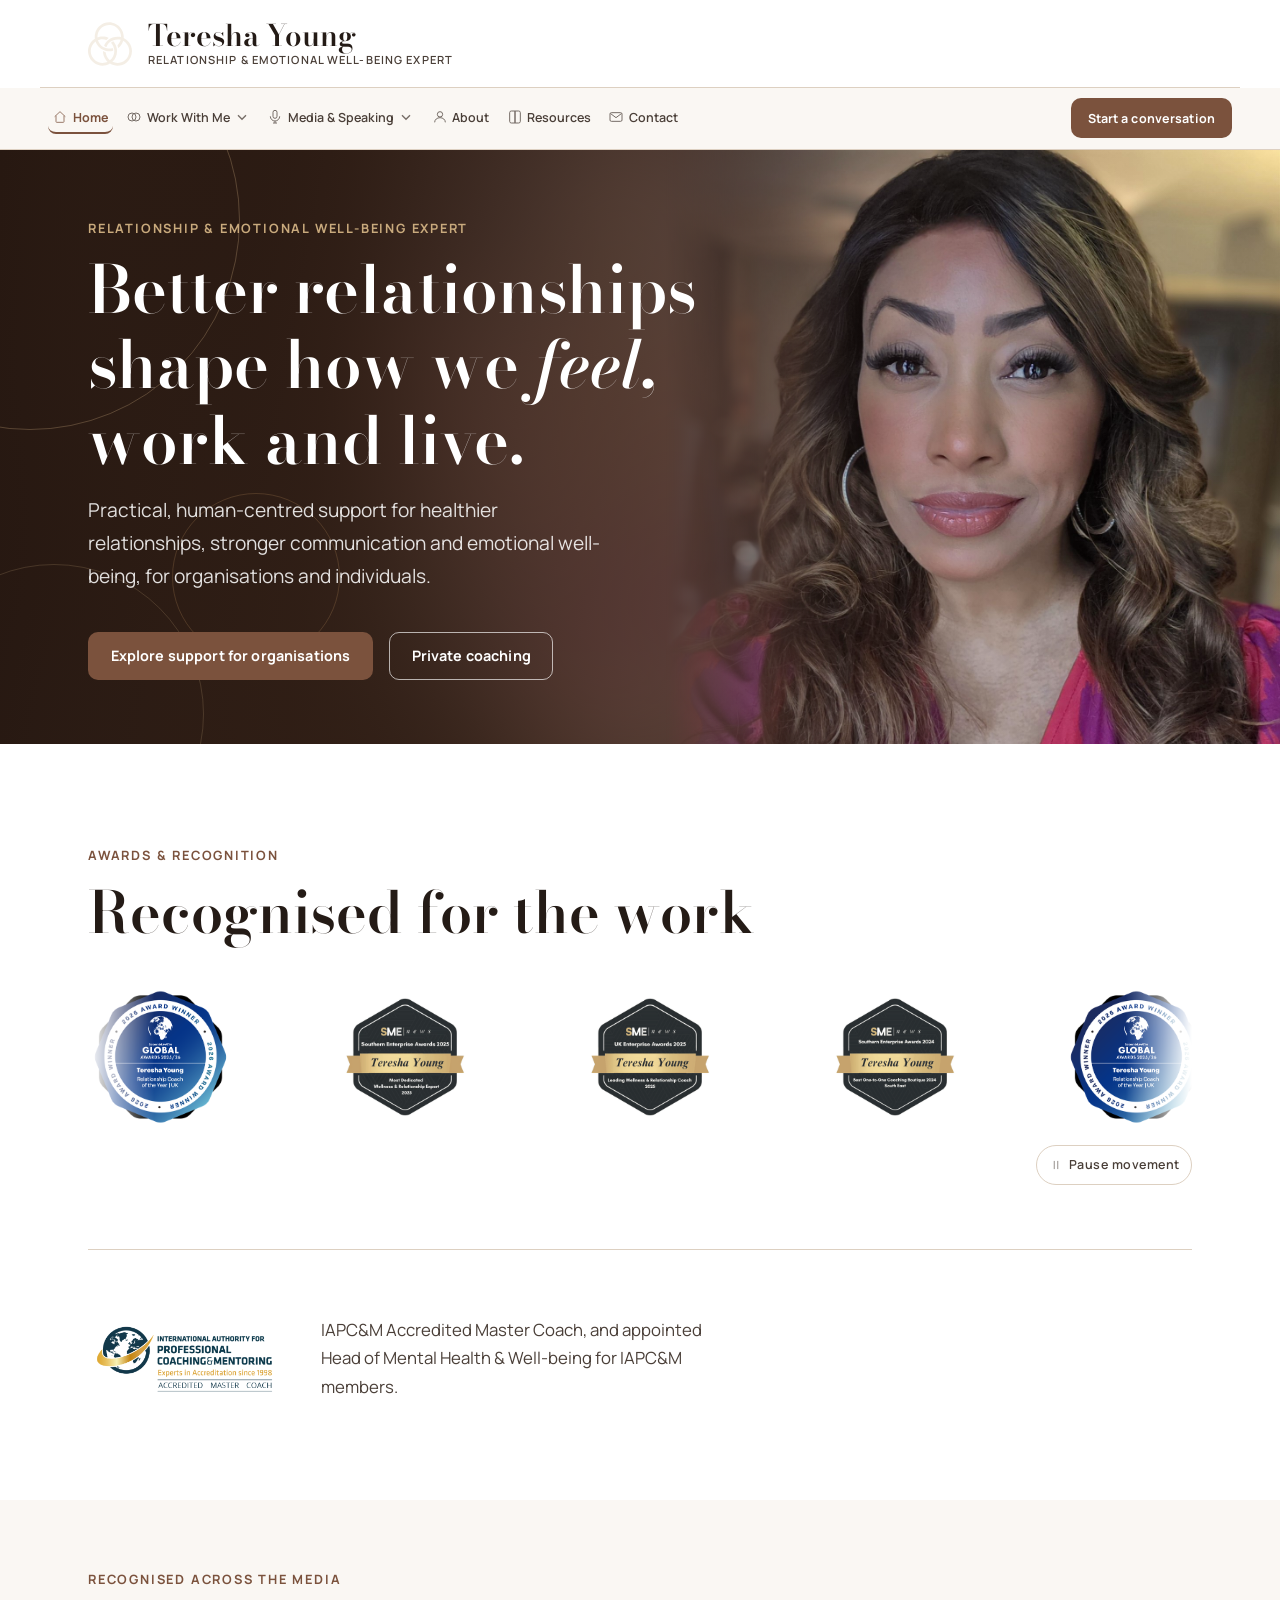
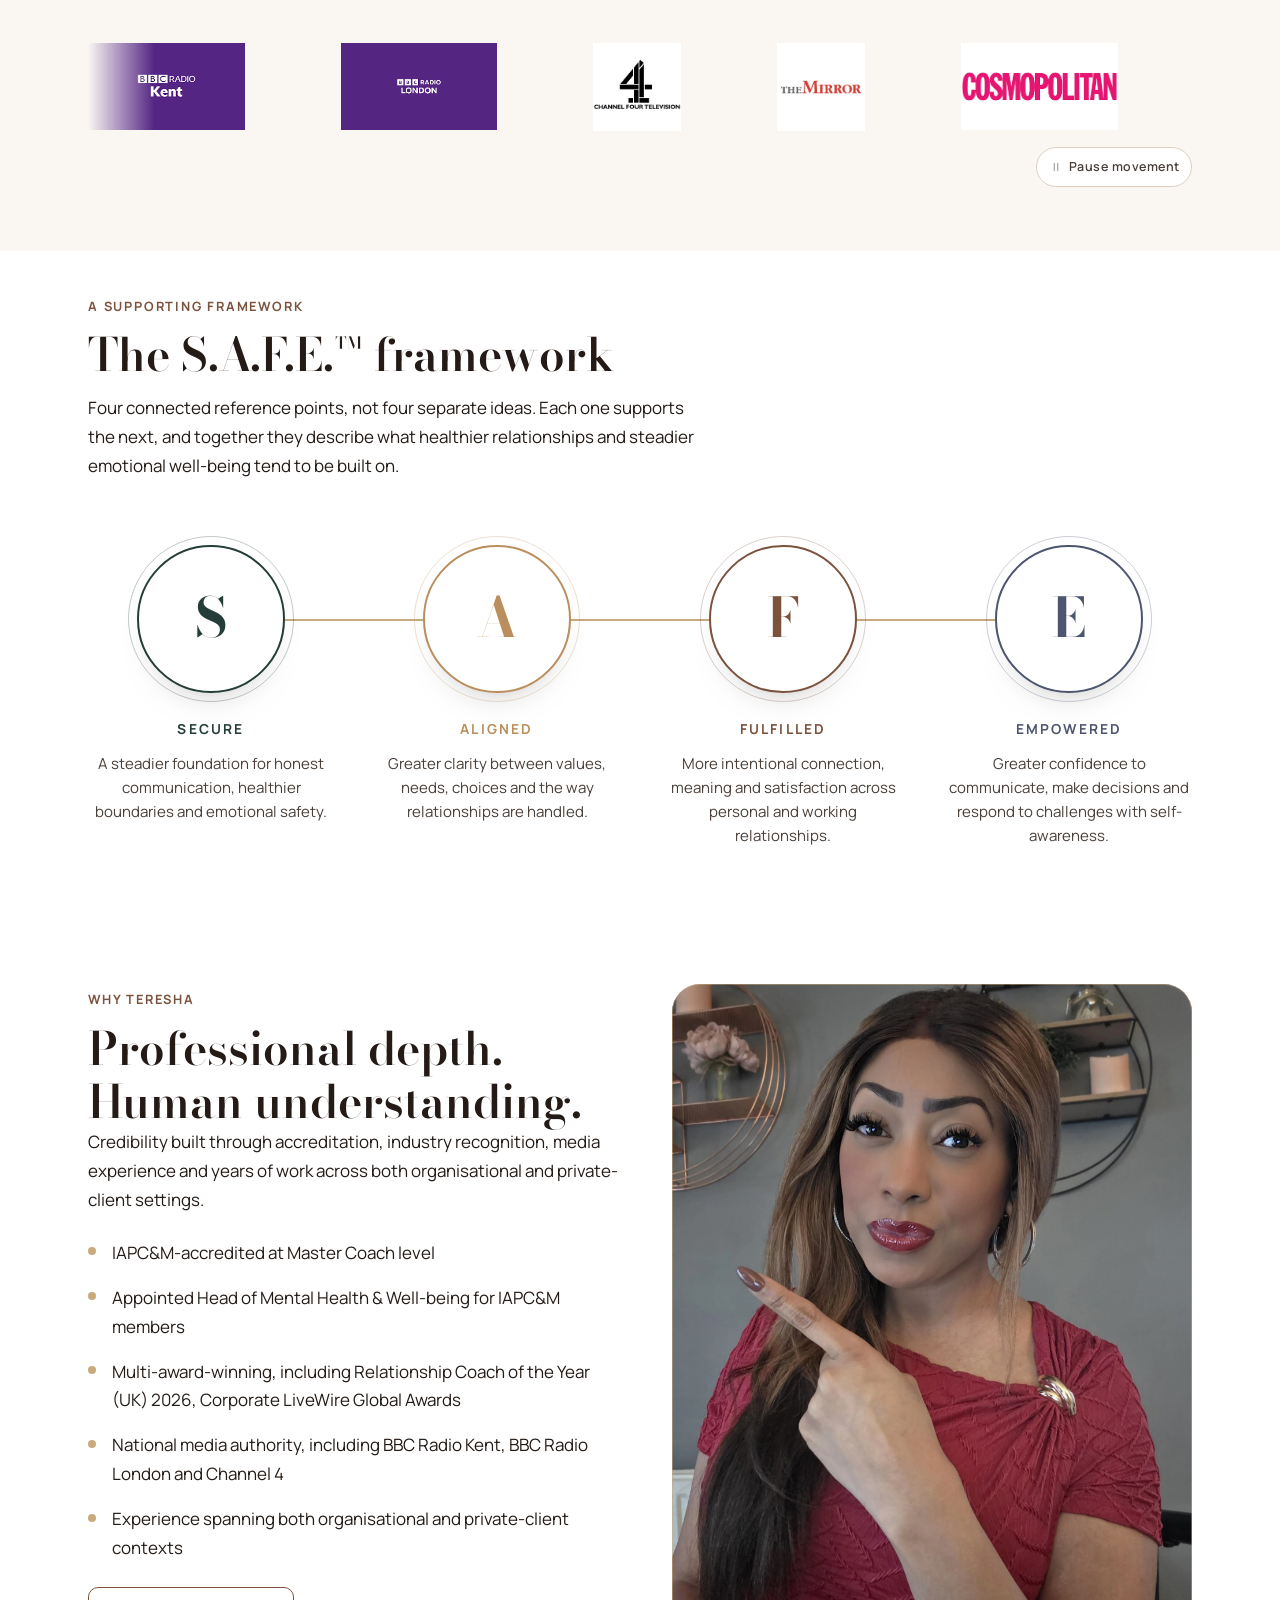
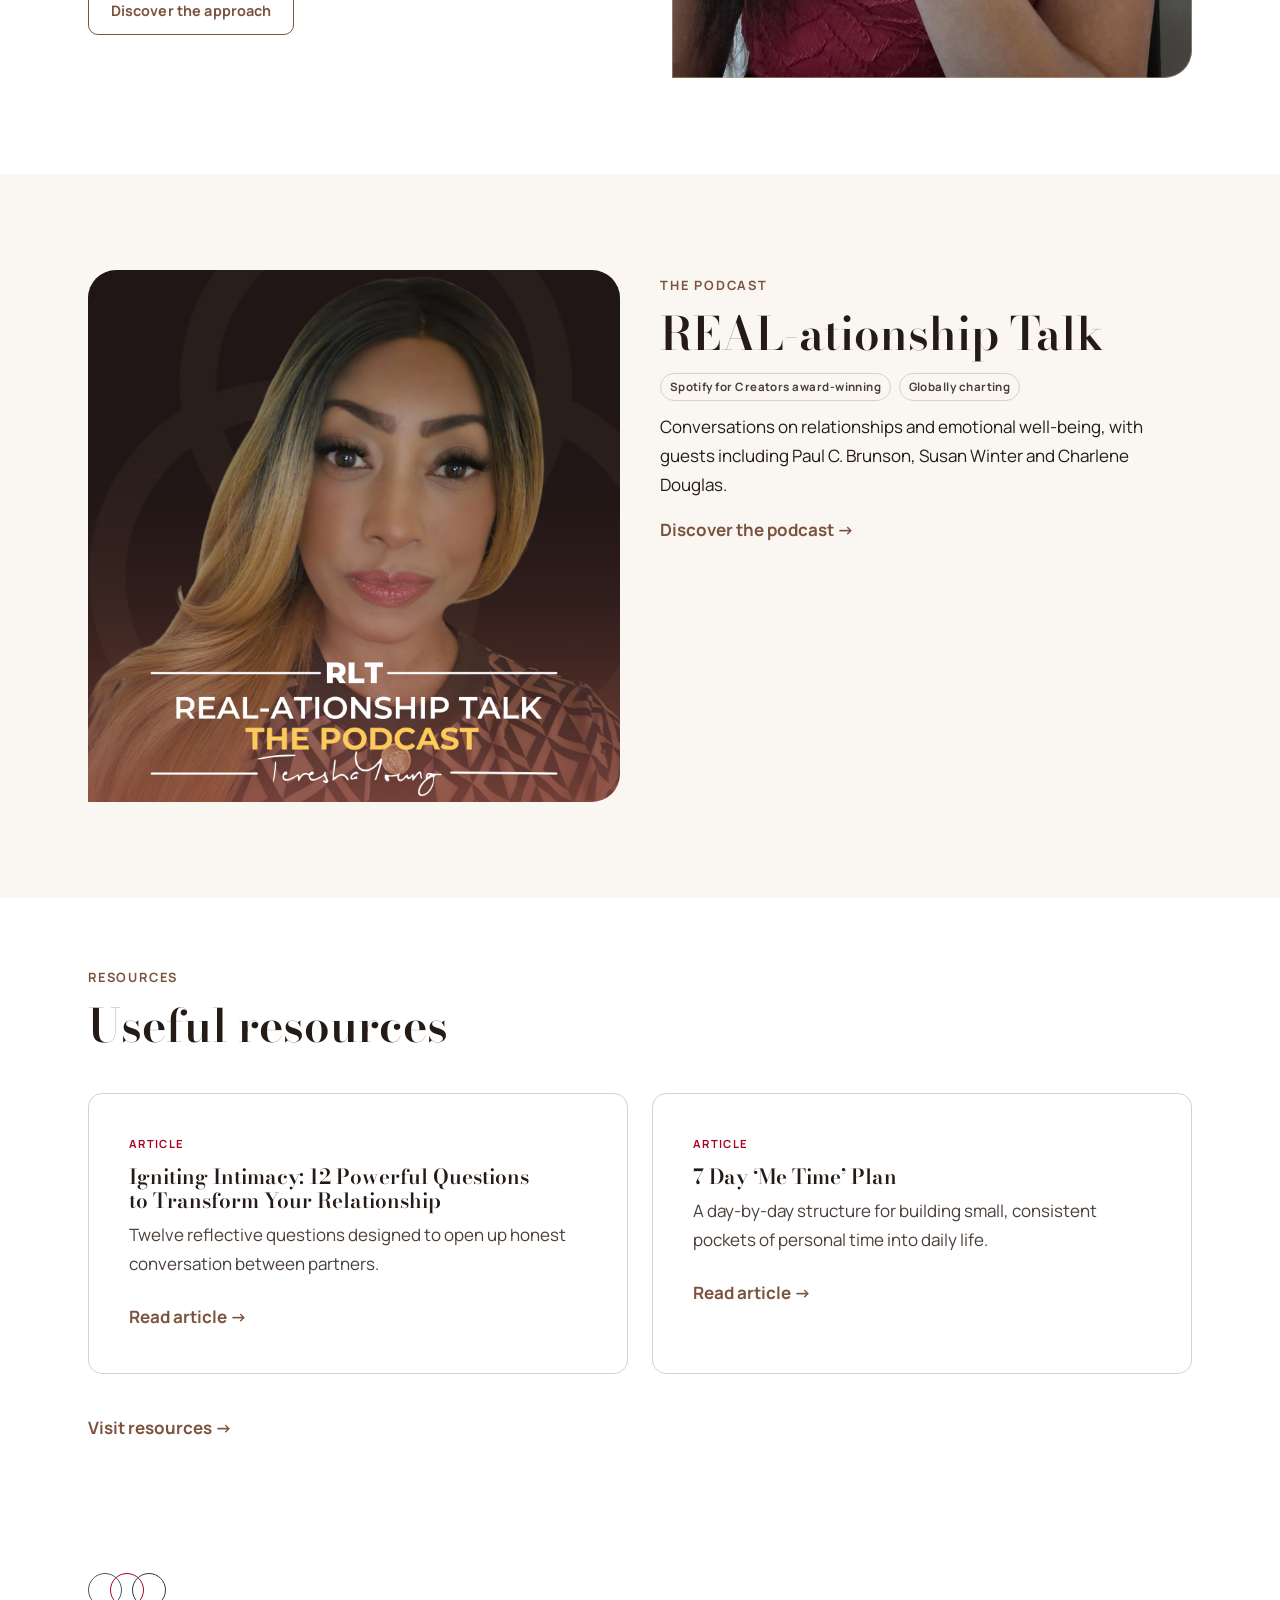
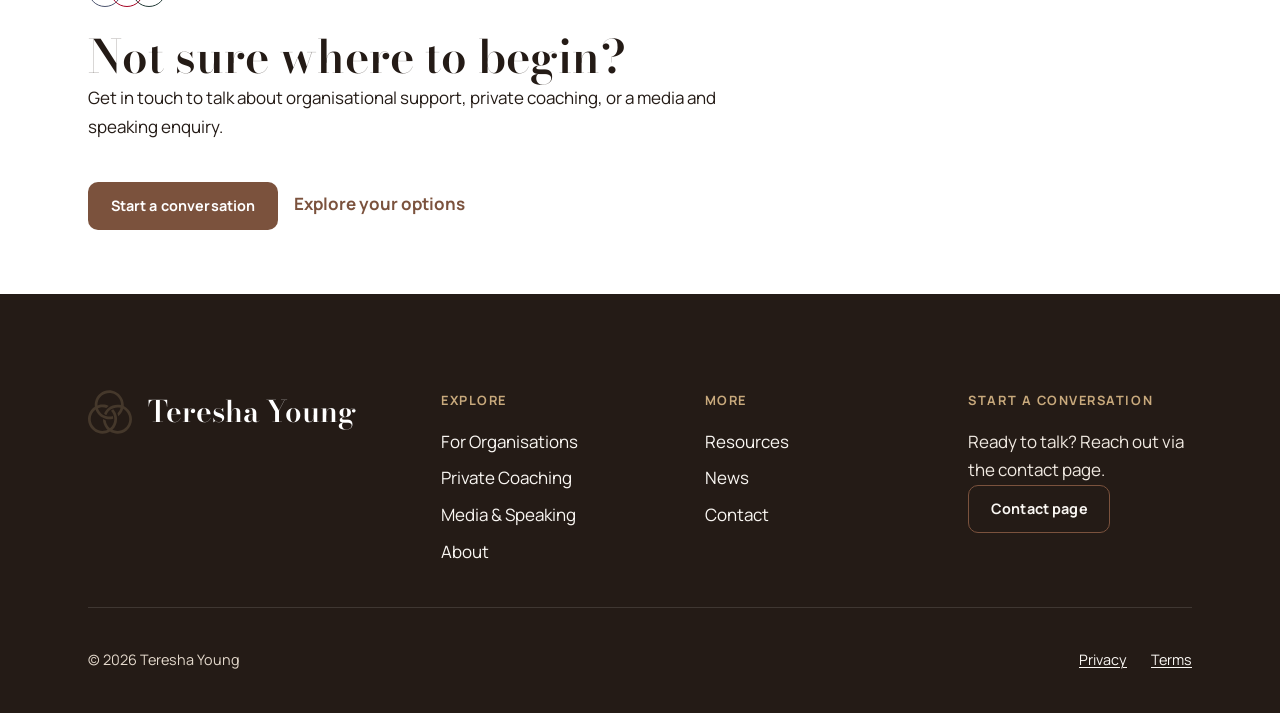
==== commit e166d5bc: "Content architecture: navigation, infographics, media, news, resources, story Rebuild the site's con" ====
--- a/index.html
+++ b/index.html
@@ -31,12 +31,26 @@
     <div class="container nav-ribbon__inner">
       <ul class="nav-ribbon__list" role="list">
         <li><a href="index.html" aria-current="page"><svg viewBox="0 0 24 24" fill="none" stroke-width="1.5" aria-hidden="true"><path d="M4 11.5 12 4l8 7.5"/><path d="M6 10v9a1 1 0 0 0 1 1h10a1 1 0 0 0 1-1v-9"/></svg><span>Home</span></a></li>
-        <li><a href="organisations.html"><svg viewBox="0 0 24 24" fill="none" stroke-width="1.5" aria-hidden="true"><rect x="3" y="7" width="18" height="12" rx="2"/><path d="M8 7V5a2 2 0 0 1 2-2h4a2 2 0 0 1 2 2v2"/></svg><span>For Organisations</span></a></li>
-        <li><a href="private-coaching.html"><svg viewBox="0 0 24 24" fill="none" stroke-width="1.5" aria-hidden="true"><circle cx="9" cy="12" r="6"/><circle cx="15" cy="12" r="6"/></svg><span>Private Coaching</span></a></li>
-        <li><a href="media-speaking.html"><svg viewBox="0 0 24 24" fill="none" stroke-width="1.5" aria-hidden="true"><rect x="9" y="2" width="6" height="12" rx="3"/><path d="M5 11a7 7 0 0 0 14 0"/><path d="M12 18v3"/><path d="M9 21h6"/></svg><span>Media &amp; Speaking</span></a></li>
+        <li class="nav-parent" data-nav-parent>
+          <button class="nav-parent__trigger" type="button" aria-expanded="false" aria-controls="nav-menu-work" data-nav-trigger>
+            <svg viewBox="0 0 24 24" fill="none" stroke-width="1.5" aria-hidden="true"><circle cx="9" cy="12" r="6"/><circle cx="15" cy="12" r="6"/></svg><span>Work With Me</span><svg class="nav-ribbon__chevron" viewBox="0 0 24 24" fill="none" stroke-width="2" aria-hidden="true"><path d="m6 9.5 6 6 6-6"/></svg>
+          </button>
+          <ul class="nav-menu" id="nav-menu-work" role="list" data-nav-menu>
+            <li><a href="organisations.html"><svg viewBox="0 0 24 24" fill="none" stroke-width="1.5" aria-hidden="true"><rect x="3" y="7" width="18" height="12" rx="2"/><path d="M8 7V5a2 2 0 0 1 2-2h4a2 2 0 0 1 2 2v2"/></svg><span class="nav-menu__body"><span class="nav-menu__label">For Organisations</span><span class="nav-menu__desc">Relationship and emotional well-being work with teams.</span></span></a></li>
+            <li><a href="private-coaching.html"><svg viewBox="0 0 24 24" fill="none" stroke-width="1.5" aria-hidden="true"><circle cx="9" cy="12" r="6"/><circle cx="15" cy="12" r="6"/></svg><span class="nav-menu__body"><span class="nav-menu__label">Private Coaching</span><span class="nav-menu__desc">One-to-one support, at your own pace.</span></span></a></li>
+          </ul>
+        </li>
+        <li class="nav-parent" data-nav-parent>
+          <button class="nav-parent__trigger" type="button" aria-expanded="false" aria-controls="nav-menu-media" data-nav-trigger>
+            <svg viewBox="0 0 24 24" fill="none" stroke-width="1.5" aria-hidden="true"><rect x="9" y="2" width="6" height="12" rx="3"/><path d="M5 11a7 7 0 0 0 14 0"/><path d="M12 18v3"/><path d="M9 21h6"/></svg><span>Media &amp; Speaking</span><svg class="nav-ribbon__chevron" viewBox="0 0 24 24" fill="none" stroke-width="2" aria-hidden="true"><path d="m6 9.5 6 6 6-6"/></svg>
+          </button>
+          <ul class="nav-menu" id="nav-menu-media" role="list" data-nav-menu>
+            <li><a href="media-speaking.html"><svg viewBox="0 0 24 24" fill="none" stroke-width="1.5" aria-hidden="true"><rect x="9" y="2" width="6" height="12" rx="3"/><path d="M5 11a7 7 0 0 0 14 0"/><path d="M12 18v3"/><path d="M9 21h6"/></svg><span class="nav-menu__body"><span class="nav-menu__label">Media &amp; Speaking</span><span class="nav-menu__desc">Expert commentary, talks and the podcast.</span></span></a></li>
+            <li><a href="news.html"><svg viewBox="0 0 24 24" fill="none" stroke-width="1.5" aria-hidden="true"><rect x="3.5" y="4" width="17" height="16" rx="1.5"/><path d="M7.5 8.5h9M7.5 12h9M7.5 15.5h5.5"/></svg><span class="nav-menu__body"><span class="nav-menu__label">News</span><span class="nav-menu__desc">Recent appearances, features and milestones.</span></span></a></li>
+          </ul>
+        </li>
         <li><a href="about.html"><svg viewBox="0 0 24 24" fill="none" stroke-width="1.5" aria-hidden="true"><circle cx="12" cy="8" r="4"/><path d="M4 20c0-4 3.5-7 8-7s8 3 8 7"/></svg><span>About</span></a></li>
         <li><a href="resources.html"><svg viewBox="0 0 24 24" fill="none" stroke-width="1.5" aria-hidden="true"><path d="M4 5.5A2.5 2.5 0 0 1 6.5 3H12v18H6.5A2.5 2.5 0 0 1 4 18.5v-13Z"/><path d="M20 5.5A2.5 2.5 0 0 0 17.5 3H12v18h5.5a2.5 2.5 0 0 0 2.5-2.5v-13Z"/></svg><span>Resources</span></a></li>
-        <li><a href="news.html"><svg viewBox="0 0 24 24" fill="none" stroke-width="1.5" aria-hidden="true"><rect x="3.5" y="4" width="17" height="16" rx="1.5"/><path d="M7.5 8.5h9M7.5 12h9M7.5 15.5h5.5"/></svg><span>News</span></a></li>
         <li><a href="contact.html"><svg viewBox="0 0 24 24" fill="none" stroke-width="1.5" aria-hidden="true"><rect x="3" y="5.5" width="18" height="13" rx="2"/><path d="m4 7 8 6 8-6"/></svg><span>Contact</span></a></li>
       </ul>
       <a class="btn btn-primary nav-ribbon__cta" href="contact.html">Start a conversation</a>
@@ -52,35 +66,34 @@
   <!-- is the entire frame; a blurred ambient echo of it fills the     -->
   <!-- background, and a warm scrim carries the copy, so photo and     -->
   <!-- text read as one continuous picture rather than a white panel   -->
-  <!-- beside an image panel. Rotation set: teresha-young-image-4-hero -->
-  <!-- .jpg and -5-hero.jpg, the two genuinely professional portraits   -->
-  <!-- in assets/teresha/ (see docs/open-decisions.md for why -6, -7   -->
-  <!-- and -8 are not used). Only the photography crossfades — the     -->
-  <!-- eyebrow, H1, supporting copy and buttons stay put. Shortened     -->
-  <!-- and widened this stage (see docs/open-decisions.md item 5);      -->
-  <!-- decorative ring motif and the credential line removed — Awards  -->
-  <!-- & Recognition directly below now carries that authority signal. -->
+  <!-- beside an image panel.                                          -->
+  <!--                                                                 -->
+  <!-- Photography changed this stage to private-coaching-hero.jpg —    -->
+  <!-- the same approved source already working well on the Private     -->
+  <!-- Coaching hero — carrying the same treatment: Teresha fully       -->
+  <!-- visible, full face in frame, no head cut-off, warm walnut blend, -->
+  <!-- no hard split panel and no extreme close-up. The rotation is     -->
+  <!-- retired in favour of one deliberate still, so the composition is -->
+  <!-- tuned to a single frame rather than compromised across two.      -->
+  <!--                                                                 -->
+  <!-- Copy is untouched: eyebrow, H1, supporting line, CTA wording and -->
+  <!-- CTA hierarchy all remain exactly as approved. Only the           -->
+  <!-- photographic layer changed.                                      -->
   <!-- ============================================================ -->
   <section class="hero">
     <div class="hero__ambient" aria-hidden="true"></div>
-    <div class="hero__photo" data-hero-rotation>
+    <div class="hero__photo">
       <img
-        class="hero__photo-img is-active"
-        data-hero-photo
-        src="assets/teresha/teresha-young-image-4-hero.jpg"
+        class="hero__photo-img"
+        src="assets/teresha/private-coaching-hero.jpg"
         alt="Teresha Young, Relationship &amp; Emotional Well-being Expert"
-        width="1900" height="2533"
+        width="1400" height="1867"
         fetchpriority="high"
         decoding="async">
-      <img
-        class="hero__photo-img"
-        data-hero-photo
-        src="assets/teresha/teresha-young-image-5-hero.jpg"
-        alt="Teresha Young, Relationship &amp; Emotional Well-being Expert"
-        width="1900" height="2533"
-        decoding="async">
     </div>
     <div class="hero__scrim" aria-hidden="true"></div>
+    <!-- Restrained connection geometry, far left, well clear of her face -->
+    <div class="hero__rings" aria-hidden="true"><span></span><span></span><span></span></div>
     <div class="hero__text">
       <p class="eyebrow hero__eyebrow">Relationship &amp; Emotional Well-being Expert</p>
       <h1>Better relationships shape how we <em>feel</em>, work and live.</h1>
@@ -99,40 +112,38 @@
     <div class="container">
       <p class="eyebrow">Awards &amp; recognition</p>
       <h2 id="awards-heading">Recognised for the work</h2>
-      <ul class="awards-list" role="list">
-        <li class="awards-list__item">
-          <span class="awards-list__year">2026</span>
-          <span class="awards-list__body">
-            <span class="awards-list__title">Relationship Coach of the Year (UK)</span>
-            <span class="awards-list__body-sub">Corporate LiveWire Global Awards</span>
-          </span>
-          <img class="awards-list__mark" src="assets/award/award-relationship-coach-of-the-year-uk-2026.png" alt="Corporate LiveWire Global Awards 2026 winner badge" width="84" height="84" loading="lazy" decoding="async">
-        </li>
-        <li class="awards-list__item">
-          <span class="awards-list__year">2025</span>
-          <span class="awards-list__body">
-            <span class="awards-list__title">Most Dedicated Wellness &amp; Relationship Expert</span>
-            <span class="awards-list__body-sub">SME News</span>
-          </span>
-          <img class="awards-list__mark" src="assets/award/award-sme-most-dedicated-wellness-relationship-expert-2025.png" alt="SME News Southern Enterprise Awards 2025 badge" width="84" height="84" loading="lazy" decoding="async">
-        </li>
-        <li class="awards-list__item">
-          <span class="awards-list__year">2025</span>
-          <span class="awards-list__body">
-            <span class="awards-list__title">Leading Wellness &amp; Relationship Coach</span>
-            <span class="awards-list__body-sub">SME News</span>
-          </span>
-          <img class="awards-list__mark" src="assets/award/award-uk-enterprise-2025.png" alt="SME News UK Enterprise Awards 2025 badge" width="84" height="84" loading="lazy" decoding="async">
-        </li>
-        <li class="awards-list__item">
-          <span class="awards-list__year">2024</span>
-          <span class="awards-list__body">
-            <span class="awards-list__title">Best One-to-One Coaching Boutique, South East</span>
-            <span class="awards-list__body-sub">SME News</span>
-          </span>
-          <img class="awards-list__mark" src="assets/award/award-southern-enterprise-2024.png" alt="SME News Southern Enterprise Awards 2024 badge" width="84" height="84" loading="lazy" decoding="async">
-        </li>
-      </ul>
+      <!-- Premium moving ribbon, replacing the earlier vertical list. Same
+           mechanism as the media-logo ribbon below (.marquee): a real set
+           plus an aria-hidden duplicate for the seamless CSS loop, paused on
+           hover/focus, and rendered as a static wrapped row entirely under
+           prefers-reduced-motion. Badges run at their original colours and
+           full artwork, ~132px high on desktop, so the award text inside
+           each badge stays readable. -->
+      <div class="ribbon" data-ribbon>
+      <div class="marquee marquee--awards">
+        <div class="marquee__track">
+          <ul class="logo-field marquee__set" role="list">
+            <li><img src="assets/award/ribbon/award-relationship-coach-of-the-year-uk-2026.png" alt="Relationship Coach of the Year (UK) 2026, Corporate LiveWire Global Awards" width="403" height="400" decoding="async"></li>
+            <li><img src="assets/award/ribbon/award-sme-most-dedicated-wellness-relationship-expert-2025.png" alt="Most Dedicated Wellness &amp; Relationship Expert 2025, SME News" width="414" height="400" decoding="async"></li>
+            <li><img src="assets/award/ribbon/award-uk-enterprise-2025.png" alt="Leading Wellness &amp; Relationship Coach 2025, SME News" width="414" height="400" decoding="async"></li>
+            <li><img src="assets/award/ribbon/award-southern-enterprise-2024.png" alt="Best One-to-One Coaching Boutique 2024, South East, SME News" width="414" height="400" decoding="async"></li>
+          </ul>
+          <ul class="logo-field marquee__set" role="list" aria-hidden="true">
+            <li><img src="assets/award/ribbon/award-relationship-coach-of-the-year-uk-2026.png" alt="" width="403" height="400" decoding="async"></li>
+            <li><img src="assets/award/ribbon/award-sme-most-dedicated-wellness-relationship-expert-2025.png" alt="" width="414" height="400" decoding="async"></li>
+            <li><img src="assets/award/ribbon/award-uk-enterprise-2025.png" alt="" width="414" height="400" decoding="async"></li>
+            <li><img src="assets/award/ribbon/award-southern-enterprise-2024.png" alt="" width="414" height="400" decoding="async"></li>
+          </ul>
+        </div>
+      </div>
+      <div class="ribbon-control">
+        <button class="ribbon-control__button" type="button" aria-pressed="false" data-ribbon-toggle>
+          <svg viewBox="0 0 24 24" aria-hidden="true" data-ribbon-icon-pause><path d="M9 5v14M15 5v14"/></svg>
+          <svg viewBox="0 0 24 24" aria-hidden="true" data-ribbon-icon-play><path d="M7 4.5l12 7.5-12 7.5z"/></svg>
+          <span data-ribbon-toggle-label>Pause movement</span>
+        </button>
+      </div>
+      </div>
       <div class="awards-list__amc">
         <img src="assets/logos/logo-amc.png" alt="International Authority for Professional Coaching &amp; Mentoring — Accredited Master Coach" width="220" height="103" loading="lazy" decoding="async">
         <p>IAPC&amp;M Accredited Master Coach, and appointed Head of Mental Health &amp; Well-being for IAPC&amp;M members.</p>
@@ -155,31 +166,40 @@
            aria-hidden duplicate set for the seamless CSS loop. Paused on
            hover/focus, and replaced with a static wrapped row entirely under
            prefers-reduced-motion (see .marquee rules in styles.css). -->
+      <div class="ribbon" data-ribbon>
       <div class="marquee">
         <div class="marquee__track">
           <ul class="logo-field marquee__set" role="list">
-            <li><img src="assets/logos/media/BBC-Radio-Kent-Logo.png" alt="BBC Radio Kent" width="264" height="149" loading="lazy" decoding="async"></li>
-            <li><img src="assets/logos/media/bbc-radio-london-logo.png" alt="BBC Radio London" width="600" height="337" loading="lazy" decoding="async"></li>
-            <li><img src="assets/logos/media/channel-4-logo.png" alt="Channel 4" width="440" height="440" loading="lazy" decoding="async"></li>
-            <li><img src="assets/logos/media/the-mirror-logo.png" alt="The Mirror" width="440" height="440" loading="lazy" decoding="async"></li>
-            <li><img src="assets/logos/media/cosmopolitan-logo.png" alt="Cosmopolitan UK" width="750" height="422" loading="lazy" decoding="async"></li>
-            <li><img src="assets/logos/media/huffpost-logo.jpg" alt="HuffPost" width="600" height="315" loading="lazy" decoding="async"></li>
-            <li><img src="assets/logos/media/daily-record-logo.png" alt="Daily Record" width="620" height="330" loading="lazy" decoding="async"></li>
-            <li><img src="assets/logos/media/ok!-logo.png" alt="OK!" width="440" height="440" loading="lazy" decoding="async"></li>
-            <li><img src="assets/logos/media/thrive-global-logo.jpg" alt="Thrive Global" width="600" height="315" loading="lazy" decoding="async"></li>
+            <li><img src="assets/logos/media/BBC-Radio-Kent-Logo.png" alt="BBC Radio Kent" width="264" height="149" decoding="async"></li>
+            <li><img src="assets/logos/media/bbc-radio-london-logo.png" alt="BBC Radio London" width="600" height="337" decoding="async"></li>
+            <li><img src="assets/logos/media/channel-4-logo.png" alt="Channel 4" width="440" height="440" decoding="async"></li>
+            <li><img src="assets/logos/media/the-mirror-logo.png" alt="The Mirror" width="440" height="440" decoding="async"></li>
+            <li><img src="assets/logos/media/cosmopolitan-logo.png" alt="Cosmopolitan UK" width="750" height="422" decoding="async"></li>
+            <li><img src="assets/logos/media/huffpost-logo.jpg" alt="HuffPost" width="600" height="315" decoding="async"></li>
+            <li><img src="assets/logos/media/daily-record-logo.png" alt="Daily Record" width="620" height="330" decoding="async"></li>
+            <li><img src="assets/logos/media/ok!-logo.png" alt="OK!" width="440" height="440" decoding="async"></li>
+            <li><img src="assets/logos/media/thrive-global-logo.jpg" alt="Thrive Global" width="600" height="315" decoding="async"></li>
           </ul>
           <ul class="logo-field marquee__set" role="list" aria-hidden="true">
-            <li><img src="assets/logos/media/BBC-Radio-Kent-Logo.png" alt="" width="264" height="149" loading="lazy" decoding="async"></li>
-            <li><img src="assets/logos/media/bbc-radio-london-logo.png" alt="" width="600" height="337" loading="lazy" decoding="async"></li>
-            <li><img src="assets/logos/media/channel-4-logo.png" alt="" width="440" height="440" loading="lazy" decoding="async"></li>
-            <li><img src="assets/logos/media/the-mirror-logo.png" alt="" width="440" height="440" loading="lazy" decoding="async"></li>
-            <li><img src="assets/logos/media/cosmopolitan-logo.png" alt="" width="750" height="422" loading="lazy" decoding="async"></li>
-            <li><img src="assets/logos/media/huffpost-logo.jpg" alt="" width="600" height="315" loading="lazy" decoding="async"></li>
-            <li><img src="assets/logos/media/daily-record-logo.png" alt="" width="620" height="330" loading="lazy" decoding="async"></li>
-            <li><img src="assets/logos/media/ok!-logo.png" alt="" width="440" height="440" loading="lazy" decoding="async"></li>
-            <li><img src="assets/logos/media/thrive-global-logo.jpg" alt="" width="600" height="315" loading="lazy" decoding="async"></li>
+            <li><img src="assets/logos/media/BBC-Radio-Kent-Logo.png" alt="" width="264" height="149" decoding="async"></li>
+            <li><img src="assets/logos/media/bbc-radio-london-logo.png" alt="" width="600" height="337" decoding="async"></li>
+            <li><img src="assets/logos/media/channel-4-logo.png" alt="" width="440" height="440" decoding="async"></li>
+            <li><img src="assets/logos/media/the-mirror-logo.png" alt="" width="440" height="440" decoding="async"></li>
+            <li><img src="assets/logos/media/cosmopolitan-logo.png" alt="" width="750" height="422" decoding="async"></li>
+            <li><img src="assets/logos/media/huffpost-logo.jpg" alt="" width="600" height="315" decoding="async"></li>
+            <li><img src="assets/logos/media/daily-record-logo.png" alt="" width="620" height="330" decoding="async"></li>
+            <li><img src="assets/logos/media/ok!-logo.png" alt="" width="440" height="440" decoding="async"></li>
+            <li><img src="assets/logos/media/thrive-global-logo.jpg" alt="" width="600" height="315" decoding="async"></li>
           </ul>
         </div>
+      </div>
+      <div class="ribbon-control">
+        <button class="ribbon-control__button" type="button" aria-pressed="false" data-ribbon-toggle>
+          <svg viewBox="0 0 24 24" aria-hidden="true" data-ribbon-icon-pause><path d="M9 5v14M15 5v14"/></svg>
+          <svg viewBox="0 0 24 24" aria-hidden="true" data-ribbon-icon-play><path d="M7 4.5l12 7.5-12 7.5z"/></svg>
+          <span data-ribbon-toggle-label>Pause movement</span>
+        </button>
+      </div>
       </div>
     </div>
   </section>
@@ -191,23 +211,33 @@
     <div class="container">
       <p class="eyebrow">A supporting framework</p>
       <h2 id="safe-heading">The S.A.F.E.&trade; framework</h2>
-      <p class="safe-diagram__intro">S.A.F.E.&trade; brings together four reference points for healthier relationships, clearer communication and greater emotional awareness: feeling secure, staying aligned with what matters, moving toward fulfilment, and building the confidence that comes with feeling empowered.</p>
-      <div class="safe-diagram">
-        <div class="safe-diagram__item">
-          <span class="safe-diagram__letter">S</span>
-          <span class="safe-diagram__word">Secure</span>
-        </div>
-        <div class="safe-diagram__item">
-          <span class="safe-diagram__letter">A</span>
-          <span class="safe-diagram__word">Aligned</span>
-        </div>
-        <div class="safe-diagram__item">
-          <span class="safe-diagram__letter">F</span>
-          <span class="safe-diagram__word">Fulfilled</span>
-        </div>
-        <div class="safe-diagram__item">
-          <span class="safe-diagram__letter">E</span>
-          <span class="safe-diagram__word">Empowered</span>
+      <p class="safe-diagram__intro">Four connected reference points, not four separate ideas. Each one supports the next, and together they describe what healthier relationships and steadier emotional well-being tend to be built on.</p>
+      <!-- Shared component: identical markup, copy and geometry on Private
+           Coaching. The connecting pathway is decorative; the relationship it
+           draws is also stated in the intro copy above. -->
+      <div class="safe-web">
+        <span class="safe-web__path" aria-hidden="true"></span>
+        <div class="safe-web__nodes">
+          <div class="safe-web__node">
+            <span class="safe-web__ring"><span class="safe-web__letter">S</span></span>
+            <span class="safe-web__word">Secure</span>
+            <p class="safe-web__copy">A steadier foundation for honest communication, healthier boundaries and emotional safety.</p>
+          </div>
+          <div class="safe-web__node">
+            <span class="safe-web__ring"><span class="safe-web__letter">A</span></span>
+            <span class="safe-web__word">Aligned</span>
+            <p class="safe-web__copy">Greater clarity between values, needs, choices and the way relationships are handled.</p>
+          </div>
+          <div class="safe-web__node">
+            <span class="safe-web__ring"><span class="safe-web__letter">F</span></span>
+            <span class="safe-web__word">Fulfilled</span>
+            <p class="safe-web__copy">More intentional connection, meaning and satisfaction across personal and working relationships.</p>
+          </div>
+          <div class="safe-web__node">
+            <span class="safe-web__ring"><span class="safe-web__letter">E</span></span>
+            <span class="safe-web__word">Empowered</span>
+            <p class="safe-web__copy">Greater confidence to communicate, make decisions and respond to challenges with self-awareness.</p>
+          </div>
         </div>
       </div>
     </div>
--- a/assets/css/styles.css
+++ b/assets/css/styles.css
@@ -603,24 +603,202 @@
   font-size: 0.82rem;
 }
 
-/* Widen just this row's measure so seven labelled icons plus a CTA have
-   room to sit on one line without crushing type size — permitted by the
-   brief ("adjust ... container width" before allowing an ugly wrap). */
 .nav-ribbon__inner {
   max-width: 1360px;
 }
 
+/* ---------------------------------------------------------------------- */
+/* Dropdown parents — "Work With Me" and "Media & Speaking".              */
+/* The trigger is a real <button> with aria-expanded, so the menu opens on */
+/* click/Enter/Space and closes on Escape for keyboard and pointer users   */
+/* alike; hover is a convenience on top of that, never the only route in.  */
+/* ---------------------------------------------------------------------- */
+
+.nav-parent {
+  position: relative;
+}
+
+/* Matches .nav-ribbon__list a exactly so the trigger sits on the same
+   baseline and optical weight as the plain top-level links beside it. */
+.nav-parent__trigger {
+  display: inline-flex;
+  align-items: center;
+  gap: 0.45em;
+  padding: 0.35em 0.5em;
+  border: 0;
+  border-bottom: 2px solid transparent;
+  border-radius: 8px;
+  background: none;
+  font-family: var(--font-body);
+  font-size: 0.88rem;
+  font-weight: 600;
+  color: var(--color-ink-soft);
+  white-space: nowrap;
+  cursor: pointer;
+  transition: color var(--duration-base) var(--ease-editorial),
+    background-color var(--duration-base) var(--ease-editorial),
+    border-color var(--duration-base) var(--ease-editorial),
+    transform var(--duration-fast) var(--ease-editorial);
+}
+
+.nav-parent__trigger > svg:not(.nav-ribbon__chevron) {
+  width: 16px;
+  height: 16px;
+  flex-shrink: 0;
+  stroke: currentColor;
+  opacity: 0.75;
+}
+
+.nav-ribbon__chevron {
+  width: 13px;
+  height: 13px;
+  flex-shrink: 0;
+  stroke: currentColor;
+  opacity: 0.7;
+  transition: transform var(--duration-base) var(--ease-editorial);
+}
+
+.nav-parent__trigger:hover,
+.nav-parent__trigger:focus-visible,
+.nav-parent__trigger[aria-expanded='true'] {
+  color: var(--color-walnut);
+  background: rgba(201, 170, 125, 0.14);
+  border-bottom-color: var(--color-accent-dark);
+}
+
+.nav-parent__trigger[aria-expanded='true'] .nav-ribbon__chevron {
+  transform: rotate(180deg);
+}
+
+/* Set server-side when the current page lives inside this dropdown, so the
+   collapsed parent still shows where the visitor is. */
+.nav-parent__trigger.is-active {
+  color: var(--color-walnut);
+  font-weight: 700;
+  border-bottom-color: var(--color-walnut);
+}
+
+.nav-menu {
+  position: absolute;
+  top: calc(100% + 0.65rem);
+  left: 0;
+  z-index: 60;
+  min-width: 19rem;
+  padding: 0.5rem;
+  background: var(--color-white);
+  border: 1px solid var(--color-border);
+  border-radius: var(--radius-md);
+  box-shadow: 0 26px 50px -30px rgba(36, 27, 22, 0.55);
+  opacity: 0;
+  visibility: hidden;
+  /* Closed menus never intercept a click, including during the fade-out
+     while visibility is still `visible`. */
+  pointer-events: none;
+  transform: translateY(-6px);
+  /* visibility flips with zero duration, delayed until after the fade so the
+     menu is immediately visible on open and only leaves the accessibility
+     tree once it has finished fading out. Transitioning visibility itself
+     would leave the menu reported as hidden while it animates in. */
+  transition: opacity var(--duration-base) var(--ease-editorial),
+    transform var(--duration-base) var(--ease-editorial),
+    visibility 0s linear var(--duration-base);
+}
+
+/* A quiet gold hairline at the top edge, echoing the site's accent rules. */
+.nav-menu::before {
+  content: '';
+  position: absolute;
+  top: -1px;
+  left: var(--radius-md);
+  right: var(--radius-md);
+  height: 2px;
+  background: var(--color-accent);
+  border-radius: 2px;
+}
+
+.nav-parent.is-open .nav-menu {
+  opacity: 1;
+  visibility: visible;
+  pointer-events: auto;
+  transform: translateY(0);
+  transition: opacity var(--duration-base) var(--ease-editorial),
+    transform var(--duration-base) var(--ease-editorial),
+    visibility 0s;
+}
+
+.nav-menu a {
+  display: flex;
+  align-items: flex-start;
+  gap: 0.7em;
+  padding: 0.7rem 0.8rem;
+  border-radius: var(--radius-sm);
+  border-bottom: 0;
+  white-space: normal;
+  text-decoration: none;
+}
+
+.nav-menu a > svg {
+  width: 18px;
+  height: 18px;
+  margin-top: 0.15em;
+  flex-shrink: 0;
+  stroke: var(--color-walnut);
+  opacity: 0.8;
+}
+
+.nav-menu__body {
+  display: block;
+  min-width: 0;
+}
+
+.nav-menu__label {
+  display: block;
+  font-size: 0.95rem;
+  font-weight: 700;
+  color: var(--color-ink);
+  line-height: 1.3;
+}
+
+.nav-menu__desc {
+  display: block;
+  margin-top: 0.2em;
+  font-size: 0.78rem;
+  font-weight: 500;
+  line-height: 1.45;
+  color: var(--color-text-muted);
+}
+
+.nav-menu a:hover,
+.nav-menu a:focus-visible {
+  background: var(--color-bg-muted);
+  transform: none;
+}
+
+.nav-menu a:hover .nav-menu__label,
+.nav-menu a:focus-visible .nav-menu__label,
+.nav-menu a[aria-current='page'] .nav-menu__label {
+  color: var(--color-walnut);
+}
+
+.nav-menu a[aria-current='page'] {
+  background: rgba(201, 170, 125, 0.16);
+}
+
 @media (min-width: 1180px) and (max-width: 1339px) {
-  /* Eight items (Home + 7 pathways) plus the CTA need tighter spacing than
-     the seven-item version this band was originally tuned for. */
   .nav-ribbon__list {
     gap: 0.55rem;
   }
 
-  .nav-ribbon__list a {
+  .nav-ribbon__list a,
+  .nav-parent__trigger {
     gap: 0.35em;
     padding: 0.35em 0.35em;
     font-size: 0.78rem;
+  }
+
+  .nav-menu a {
+    font-size: 0.88rem;
+    padding: 0.65rem 0.7rem;
   }
 
   .nav-ribbon__cta {
@@ -698,6 +876,90 @@
     width: 100%;
     text-align: center;
   }
+
+  /* Mobile: the same trigger becomes an accordion header and the menu an
+     in-flow expandable panel, so there is no off-screen floating layer to
+     reach for on a touch device. */
+  .nav-parent {
+    position: static;
+  }
+
+  .nav-parent__trigger {
+    width: 100%;
+    min-height: 48px;
+    justify-content: flex-start;
+    font-size: 1.05rem;
+    border-radius: var(--radius-sm);
+    border-bottom: 0;
+    border-left: 3px solid transparent;
+  }
+
+  .nav-parent__trigger > svg:not(.nav-ribbon__chevron) {
+    width: 20px;
+    height: 20px;
+  }
+
+  .nav-ribbon__chevron {
+    margin-left: auto;
+    width: 16px;
+    height: 16px;
+  }
+
+  .nav-parent__trigger:hover,
+  .nav-parent__trigger:focus-visible,
+  .nav-parent__trigger[aria-expanded='true'] {
+    border-left-color: var(--color-accent-dark);
+  }
+
+  .nav-parent__trigger.is-active {
+    border-left-color: var(--color-walnut);
+  }
+
+  .nav-menu {
+    position: static;
+    min-width: 0;
+    margin: var(--space-3xs) 0 0 0;
+    padding: 0 0 0 calc(var(--space-md) + 3px);
+    border: 0;
+    border-radius: 0;
+    box-shadow: none;
+    background: none;
+    display: none;
+    opacity: 1;
+    visibility: visible;
+    transform: none;
+    transition: none;
+  }
+
+  .nav-menu::before {
+    display: none;
+  }
+
+  .nav-parent.is-open .nav-menu {
+    display: block;
+  }
+
+  .nav-menu li + li {
+    margin-top: var(--space-3xs);
+  }
+
+  .nav-menu a {
+    min-height: 48px;
+    align-items: center;
+    border-left: 2px solid var(--color-border);
+    border-radius: 0 var(--radius-sm) var(--radius-sm) 0;
+    padding-left: var(--space-sm);
+  }
+
+  .nav-menu a:hover,
+  .nav-menu a:focus-visible,
+  .nav-menu a[aria-current='page'] {
+    border-left-color: var(--color-accent-dark);
+  }
+
+  .nav-menu__desc {
+    display: none;
+  }
 }
 
 /* ---------------------------------------------------------------------- */
@@ -1385,77 +1647,9 @@
 /* S.A.F.E.™ interlocking circle diagram — kept quiet and compact          */
 /* ---------------------------------------------------------------------- */
 
-.safe-diagram {
-  display: flex;
-  flex-wrap: wrap;
-  padding-block: var(--space-md);
-}
-
-.safe-diagram__item {
-  position: relative;
-  display: flex;
-  flex-direction: column;
-  align-items: center;
-  justify-content: center;
-  width: 140px;
-  height: 140px;
-  border-radius: 50%;
-  border: 1.5px solid var(--color-forest);
-  background: var(--color-bg);
-  text-align: center;
-  padding: var(--space-sm);
-  transition: transform var(--duration-base) var(--ease-editorial);
-}
-
-.safe-diagram__item:hover {
-  transform: translateY(-3px);
-}
-
-.safe-diagram__item + .safe-diagram__item {
-  margin-inline-start: -34px;
-}
-
-/* Walnut, gold and forest, used sparingly to give each ring its own
-   identity within one connected system rather than four identical cards. */
-.safe-diagram__item:nth-child(1) { border-color: var(--color-forest); z-index: 4; }
-.safe-diagram__item:nth-child(2) { border-color: var(--color-gold-dark); z-index: 3; }
-.safe-diagram__item:nth-child(3) { border-color: var(--color-walnut); z-index: 2; }
-.safe-diagram__item:nth-child(4) { border-color: var(--color-forest); z-index: 1; }
-
-.safe-diagram__item:nth-child(1) .safe-diagram__letter { color: var(--color-forest); }
-.safe-diagram__item:nth-child(2) .safe-diagram__letter { color: var(--color-gold-dark); }
-.safe-diagram__item:nth-child(3) .safe-diagram__letter { color: var(--color-walnut); }
-.safe-diagram__item:nth-child(4) .safe-diagram__letter { color: var(--color-forest); }
-
-.safe-diagram__letter {
-  font-family: var(--font-heading);
-  font-size: 2rem;
-  font-weight: 600;
-  line-height: 1;
-}
-
-.safe-diagram__word {
-  font-size: 0.76rem;
-  font-weight: 700;
-  letter-spacing: 0.05em;
-  color: var(--color-text-muted);
-  margin-top: 0.25em;
-}
-
-@media (max-width: 767px) {
-  .safe-diagram {
-    justify-content: center;
-  }
-
-  .safe-diagram__item {
-    width: 112px;
-    height: 112px;
-  }
-
-  .safe-diagram__item + .safe-diagram__item {
-    margin-inline-start: -22px;
-  }
-}
+/* The earlier four-circle .safe-diagram markup is superseded by the
+   .safe-web infographic further down this file. Only the shared intro
+   paragraph style below is still in use. */
 
 .safe-diagram__intro {
   max-width: 62ch;
@@ -1537,7 +1731,9 @@
   display: flex;
   align-items: flex-end;
   min-height: clamp(560px, 66vh, 700px);
-  background: var(--color-ink);
+  /* Warm walnut ground rather than neutral ink, matching the approved
+     Private Coaching treatment this hero's photography now shares. */
+  background: #2A1A13;
 }
 
 @media (min-width: 1024px) {
@@ -1553,10 +1749,13 @@
 .hero__ambient {
   position: absolute;
   inset: -8%;
-  background-image: url('../teresha/teresha-young-image-4-hero.jpg');
+  /* Same source as the sharp portrait below, so the blurred field behind
+     the copy is genuinely a continuation of this photograph rather than an
+     unrelated backdrop. */
+  background-image: url('../teresha/private-coaching-hero.jpg');
   background-size: cover;
-  background-position: center 22%;
-  filter: blur(70px) saturate(1.15);
+  background-position: 62% 30%;
+  filter: blur(66px) saturate(1.1);
   opacity: 0.6;
   transform: scale(1.1);
 }
@@ -1569,12 +1768,22 @@
 
 @media (min-width: 1024px) {
   .hero__photo {
-    left: 28%;
-    /* A wide, soft dissolve rather than a hard vertical line — the sharp
-       photo fades into the blurred ambient bleed instead of ending at a
-       crisp edge, which is what removes the "two rectangles" seam. */
-    mask-image: linear-gradient(to right, transparent 0%, black 26%);
-    -webkit-mask-image: linear-gradient(to right, transparent 0%, black 26%);
+    /* Right-weighted panel kept close to the source's own 3:4 ratio. In a
+       full-width box, object-fit: cover scales this head-and-shoulders
+       portrait up until the face fills the frame; a narrower panel lets it
+       render at natural editorial scale with hair, shoulders and torso all
+       in view. The ambient bleed still covers the whole hero, so the
+       composition stays continuous rather than splitting into panels. */
+    inset: 0 0 0 auto;
+    width: 48%;
+    mask-image: linear-gradient(to right, transparent 0%, black 30%);
+    -webkit-mask-image: linear-gradient(to right, transparent 0%, black 30%);
+  }
+}
+
+@media (min-width: 1400px) {
+  .hero__photo {
+    width: 44%;
   }
 }
 
@@ -1584,37 +1793,44 @@
   width: 100%;
   height: 100%;
   object-fit: cover;
-  object-position: center 8%;
-  opacity: 0;
-  transition: opacity 1.3s ease;
-}
-
-.hero__photo-img.is-active {
-  opacity: 1;
-  z-index: 1;
-}
-
-@media (prefers-reduced-motion: no-preference) {
-  .hero__photo-img {
-    animation: hero-breathe 24s ease-in-out infinite alternate;
-  }
-}
-
-@keyframes hero-breathe {
-  from { transform: scale(1); }
-  to { transform: scale(1.025); }
+  /* Y=0 uses every pixel of headroom the source offers: this photograph has
+     hair at row 0, so the crown meets the frame edge in the original and no
+     crop can add space above it. Forehead, eyes and chin sit well clear. */
+  object-position: 50% 0%;
 }
 
 @media (max-width: 1023px) {
   .hero__photo-img {
-    object-position: center 6%;
-  }
-}
-
-@media (max-width: 480px) {
+    object-position: 68% 4%;
+  }
+}
+
+@media (max-width: 560px) {
   .hero__photo-img {
-    object-position: center 5%;
-  }
+    object-position: 72% 8%;
+  }
+}
+
+/* Connection geometry — thin gold arcs, far left, never over her face. */
+.hero__rings {
+  position: absolute;
+  inset: 0;
+  z-index: 2;
+  pointer-events: none;
+}
+
+.hero__rings span {
+  position: absolute;
+  border-radius: 50%;
+  border: 1px solid rgba(201, 170, 125, 0.3);
+}
+
+.hero__rings span:nth-child(1) { width: 420px; height: 420px; top: -140px; left: -180px; }
+.hero__rings span:nth-child(2) { width: 300px; height: 300px; bottom: -120px; left: -96px; border-color: rgba(201, 170, 125, 0.2); }
+.hero__rings span:nth-child(3) { width: 168px; height: 168px; bottom: 14%; left: 172px; border-color: rgba(186, 143, 93, 0.24); }
+
+@media (max-width: 1023px) {
+  .hero__rings span:nth-child(3) { display: none; }
 }
 
 /* Warm scrim: near-opaque over the copy, easing to nothing over the open
@@ -1623,22 +1839,24 @@
 .hero__scrim {
   position: absolute;
   inset: 0;
-  background: linear-gradient(100deg,
-    rgba(36, 27, 22, 0.94) 0%,
-    rgba(36, 27, 22, 0.88) 26%,
-    rgba(36, 27, 22, 0.55) 46%,
-    rgba(36, 27, 22, 0.14) 66%,
-    rgba(36, 27, 22, 0) 84%);
+  /* Walnut-warm rather than neutral ink: dense enough for text at the left,
+     easing to almost nothing over her so the portrait stays vivid. */
+  background: linear-gradient(96deg,
+    rgba(38, 23, 16, 0.94) 0%,
+    rgba(46, 28, 19, 0.88) 26%,
+    rgba(58, 36, 24, 0.6) 46%,
+    rgba(74, 47, 36, 0.22) 66%,
+    rgba(90, 60, 44, 0.03) 86%);
 }
 
 @media (max-width: 1023px) {
   .hero__scrim {
     background: linear-gradient(to top,
-      rgba(36, 27, 22, 0.96) 0%,
-      rgba(36, 27, 22, 0.8) 32%,
-      rgba(36, 27, 22, 0.32) 56%,
-      rgba(36, 27, 22, 0.06) 74%,
-      rgba(36, 27, 22, 0) 88%);
+      rgba(38, 23, 16, 0.96) 0%,
+      rgba(44, 27, 18, 0.86) 32%,
+      rgba(56, 35, 24, 0.4) 56%,
+      rgba(74, 47, 36, 0.1) 74%,
+      rgba(90, 60, 44, 0) 88%);
   }
 }
 
@@ -1877,25 +2095,6 @@
   }
 }
 
-/* Media & Speaking page — a larger, more spacious variant of the same field. */
-.logo-field--large li {
-  height: 76px;
-}
-
-.logo-field--large img {
-  max-width: 200px;
-}
-
-@media (max-width: 640px) {
-  .logo-field--large li {
-    height: 52px;
-  }
-
-  .logo-field--large img {
-    max-width: 150px;
-  }
-}
-
 /* ---------------------------------------------------------------------- */
 /* Awards & recognition — an editorial "recognised for the work" list,    */
 /* ordered by year, with the badge artwork as supporting proof rather      */
@@ -1908,81 +2107,9 @@
   font-size: clamp(2.4rem, 1.9rem + 2.2vw, 3.6rem);
 }
 
-.awards-list {
-  display: grid;
-  gap: 0;
-  margin-top: var(--space-xl);
-  border-top: 1px solid var(--color-border);
-}
-
-.awards-list__item {
-  display: grid;
-  grid-template-columns: auto 1fr auto;
-  align-items: center;
-  gap: var(--space-lg) var(--space-xl);
-  padding-block: var(--space-xl);
-  border-bottom: 1px solid var(--color-border);
-}
-
-@media (max-width: 640px) {
-  /* The title needs the full row width at mobile sizes — squeezed into a
-     third column alongside the (now larger) year and badge, it doesn't
-     fit and overflows the viewport. Year+badge share a row; the title
-     drops to its own full-width row beneath. */
-  .awards-list__item {
-    grid-template-columns: auto 1fr auto;
-    grid-template-areas:
-      "year . mark"
-      "body body body";
-    column-gap: var(--space-md);
-    row-gap: var(--space-sm);
-    padding-block: var(--space-lg);
-  }
-
-  .awards-list__year {
-    grid-area: year;
-  }
-
-  .awards-list__body {
-    grid-area: body;
-  }
-
-  .awards-list__mark {
-    grid-area: mark;
-    justify-self: end;
-    height: 64px;
-    max-width: 76px;
-  }
-}
-
-.awards-list__year {
-  font-family: var(--font-heading);
-  font-size: clamp(2.2rem, 1.7rem + 2vw, 3.2rem);
-  color: var(--color-gold-dark);
-  min-width: 3.5ch;
-}
-
-.awards-list__title {
-  display: block;
-  font-family: var(--font-heading);
-  font-size: clamp(1.5rem, 1.3rem + 0.6vw, 1.85rem);
-  font-weight: 600;
-  color: var(--color-ink);
-}
-
-.awards-list__body-sub {
-  display: block;
-  font-size: 1.05rem;
-  color: var(--color-text-muted);
-  margin-top: 0.3rem;
-}
-
-.awards-list__mark {
-  height: 150px;
-  width: auto;
-  max-width: 170px;
-  object-fit: contain;
-}
+/* The vertical .awards-list that used to sit here was replaced by the
+   awards ribbon (.marquee--awards). Only the IAPC&M accreditation block
+   below survives from that component. */
 
 .awards-list__amc {
   margin-top: var(--space-xl);
@@ -2314,3 +2441,2597 @@
   padding-top: var(--space-lg);
   border-top: 1px solid var(--color-border);
 }
+
+/* ==========================================================================
+   About Hero (about.html only)
+   Editorial split: copy and the 2016→2026 progression on the left, ONE
+   approved professional photograph on the right, over a warm cream ground.
+   The earlier five-image SVG collage and the walnut authority strip beneath
+   it were both removed in the content-architecture stage. Every class below
+   is unique to the About hero, so nothing else on the site is affected.
+   ========================================================================== */
+
+.about-hero {
+  position: relative;
+  isolation: isolate;
+  overflow: hidden;
+  background: #F8F3EC;
+}
+
+.about-hero__inner {
+  display: grid;
+  grid-template-columns: 1fr;
+  gap: var(--space-xl);
+  width: 100%;
+  max-width: 1360px;
+  margin-inline: auto;
+  padding: var(--space-2xl) var(--container-pad);
+}
+
+@media (min-width: 1000px) {
+  .about-hero__inner {
+    /* 46% / 54% — the photograph carries slightly more of the width so it
+       balances the height and weight of the copy beside it. */
+    grid-template-columns: 46% 54%;
+    align-items: center;
+    gap: var(--space-md);
+    min-height: clamp(720px, 76vh, 820px);
+    padding-block: var(--space-lg);
+  }
+}
+
+/* Very quiet brand-circle line art behind the composition. */
+.about-hero__motif {
+  position: absolute;
+  inset: 0;
+  pointer-events: none;
+  z-index: 0;
+}
+
+.about-hero__motif span {
+  position: absolute;
+  border-radius: 50%;
+  border: 1px solid var(--color-walnut);
+  opacity: 0.07;
+}
+
+.about-hero__motif span:nth-child(1) { width: 460px; height: 460px; top: -150px; left: -160px; }
+.about-hero__motif span:nth-child(2) { width: 300px; height: 300px; bottom: -110px; left: 90px; }
+.about-hero__motif span:nth-child(3) { width: 220px; height: 220px; top: 46%; left: 27%; }
+
+@media (max-width: 999px) {
+  .about-hero__motif span:nth-child(3) { display: none; }
+}
+
+/* ---------------------------------------------------------------------- */
+/* Left — copy                                                            */
+/* ---------------------------------------------------------------------- */
+
+.about-hero__copy {
+  position: relative;
+  z-index: 2;
+  min-width: 0;
+}
+
+.about-hero__eyebrow {
+  color: var(--color-walnut);
+  margin-bottom: var(--space-2xs);
+}
+
+.about-hero__rule {
+  display: block;
+  width: 62px;
+  height: 2px;
+  background: var(--color-gold-dark);
+  margin-bottom: var(--space-md);
+}
+
+.about-hero__title {
+  font-size: clamp(2rem, 1.2rem + 1.75vw, 2.9rem);
+  line-height: 1.15;
+  font-weight: 600;
+  color: var(--color-ink);
+  text-wrap: normal;
+  margin-bottom: var(--space-md);
+}
+
+/* The second half of the headline carries the expressive editorial
+   treatment: italic serif, walnut, a touch lighter than the main line. */
+.about-hero__title em {
+  font-style: italic;
+  font-weight: 500;
+  color: var(--color-walnut);
+}
+
+.about-hero__lede {
+  max-width: 46ch;
+  color: var(--color-text-muted);
+}
+
+.about-hero__lede + .about-hero__lede {
+  margin-top: var(--space-sm);
+}
+
+/* ---------------------------------------------------------------------- */
+/* 2016 → 2026 evolution device                                           */
+/* ---------------------------------------------------------------------- */
+
+.evolution {
+  display: flex;
+  align-items: stretch;
+  flex-wrap: wrap;
+  gap: var(--space-xs);
+  margin-top: var(--space-lg);
+}
+
+.evolution__stage {
+  display: flex;
+  flex-direction: column;
+  justify-content: center;
+  padding: var(--space-sm) var(--space-md);
+  border-radius: 14px;
+  min-width: 0;
+}
+
+.evolution__stage--from {
+  background: #F2E6D2;
+  border: 1px solid rgba(186, 143, 93, 0.5);
+  color: var(--color-ink);
+}
+
+.evolution__stage--to {
+  background: var(--color-walnut);
+  border: 1px solid var(--color-walnut);
+  color: var(--color-white);
+  box-shadow: 0 10px 26px -18px rgba(74, 47, 36, 0.9);
+}
+
+.evolution__year {
+  font-family: var(--font-heading);
+  font-size: 1.35rem;
+  font-weight: 600;
+  line-height: 1.1;
+}
+
+.evolution__stage--from .evolution__year { color: var(--color-gold-dark); }
+.evolution__stage--to .evolution__year { color: var(--color-gold); }
+
+.evolution__role {
+  font-size: 0.82rem;
+  font-weight: 600;
+  line-height: 1.35;
+  margin-top: 0.25rem;
+}
+
+.evolution__stage--from .evolution__role { color: var(--color-ink-soft); }
+
+.evolution__link {
+  display: flex;
+  align-items: center;
+  gap: 0.4rem;
+  flex: 1 1 60px;
+  min-width: 60px;
+  color: var(--color-gold-dark);
+}
+
+.evolution__line {
+  flex: 1 1 auto;
+  height: 1px;
+  background: var(--color-gold-dark);
+  opacity: 0.65;
+}
+
+.evolution__arrow {
+  display: inline-flex;
+  align-items: center;
+  justify-content: center;
+  width: 30px;
+  height: 30px;
+  flex-shrink: 0;
+  border-radius: 50%;
+  border: 1px solid var(--color-gold-dark);
+  background: #F8F3EC;
+}
+
+.evolution__arrow svg {
+  width: 15px;
+  height: 15px;
+}
+
+.about-hero__positioning {
+  font-family: var(--font-heading);
+  font-style: italic;
+  font-size: 1.02rem;
+  line-height: 1.5;
+  color: var(--color-ink-soft);
+  margin-top: var(--space-md);
+}
+
+/* ---------------------------------------------------------------------- */
+/* Tablet / mobile                                                        */
+/* ---------------------------------------------------------------------- */
+
+@media (max-width: 999px) {
+  .about-hero__inner {
+    padding-block: var(--space-xl);
+  }
+
+  /* Stack order: copy (including the 2016→2026 progression), then photo. */
+  .about-hero__portrait {
+    order: 2;
+  }
+
+  /* Hold the copy to a comfortable measure when stacked, so the heading
+     and the 2016→2026 connector don't stretch across the full viewport. */
+  .about-hero__copy {
+    max-width: 620px;
+  }
+
+  .about-hero__portrait {
+    width: min(100%, 560px);
+    margin-inline: auto;
+  }
+}
+
+@media (max-width: 560px) {
+  .about-hero__title br {
+    display: none;
+  }
+
+  .evolution {
+    gap: var(--space-2xs);
+  }
+
+  .evolution__stage {
+    flex: 1 1 100%;
+  }
+
+  .evolution__link {
+    flex: 1 1 100%;
+    justify-content: center;
+    padding-block: 0.15rem;
+  }
+
+  /* Vertical connector when the two stages stack, so the progression
+     still reads as evolution rather than two unrelated blocks. */
+  .evolution__link .evolution__line {
+    max-width: 54px;
+  }
+
+  .about-hero__portrait {
+    width: 100%;
+  }
+}
+
+/* ==========================================================================
+   Contact page — "Start a conversation" (contact.html only)
+   Two-part editorial hero: intro + working pathway selector and enquiry form
+   on the left, Teresha portrait in a gold-circle composition on the right,
+   with a trust strip, FAQ accordion and secondary routes beneath. Every
+   class below is unique to contact.html, so no other page is affected.
+   ========================================================================== */
+
+.contact-hero {
+  position: relative;
+  background: linear-gradient(180deg, #FBF7F1 0%, #F6EFE5 100%);
+}
+
+.contact-hero__inner {
+  display: grid;
+  grid-template-columns: 1fr;
+  gap: var(--space-xl);
+  width: 100%;
+  max-width: 1360px;
+  margin-inline: auto;
+  padding: var(--space-xl) var(--container-pad) var(--space-2xl);
+}
+
+@media (min-width: 1080px) {
+  .contact-hero__inner {
+    /* Form side slightly wider, portrait keeps equal visual weight. */
+    grid-template-columns: 54% 46%;
+    align-items: center;
+    gap: var(--space-lg);
+    padding-block: var(--space-xl) var(--space-2xl);
+  }
+}
+
+.contact-hero__copy { min-width: 0; }
+
+.contact-hero__eyebrow { color: var(--color-walnut); }
+
+.contact-hero__title {
+  font-size: clamp(2.4rem, 1.6rem + 2.4vw, 3.6rem);
+  line-height: 1.1;
+  text-wrap: normal;
+  margin-bottom: var(--space-xs);
+}
+
+.contact-hero__title em {
+  font-style: normal;
+  color: var(--color-walnut);
+}
+
+.contact-hero__lede {
+  font-size: var(--fs-lg);
+  color: var(--color-text-muted);
+  max-width: 44ch;
+  margin-bottom: var(--space-lg);
+}
+
+/* ---------------------------------------------------------------------- */
+/* Pathway selector                                                       */
+/* ---------------------------------------------------------------------- */
+
+.pathways {
+  border: 0;
+  padding: 0;
+  margin: 0 0 calc(var(--space-md) * -1);
+}
+
+.pathways__grid {
+  display: grid;
+  gap: var(--space-2xs);
+  background: var(--color-white);
+  border: 1px solid var(--color-border);
+  border-radius: var(--radius-md) var(--radius-md) 0 0;
+  padding: var(--space-2xs);
+  padding-bottom: calc(var(--space-md) + var(--space-2xs));
+}
+
+@media (min-width: 700px) {
+  .pathways__grid { grid-template-columns: repeat(3, 1fr); }
+}
+
+.pathway { position: relative; min-width: 0; }
+
+/* The radio stays in the accessibility tree and keeps native keyboard
+   behaviour; the visible control is the label. */
+.pathway input {
+  position: absolute;
+  opacity: 0;
+  width: 1px;
+  height: 1px;
+  margin: 0;
+}
+
+.pathway label {
+  position: relative;
+  display: flex;
+  align-items: flex-start;
+  gap: var(--space-xs);
+  height: 100%;
+  padding: var(--space-sm);
+  border-radius: var(--radius-sm);
+  border: 1px solid transparent;
+  cursor: pointer;
+  transition: background-color var(--duration-base) var(--ease-editorial),
+    border-color var(--duration-base) var(--ease-editorial);
+}
+
+.pathway label:hover { background: var(--color-stone-100); }
+
+.pathway input:focus-visible + label {
+  outline: 3px solid var(--color-focus);
+  outline-offset: 2px;
+}
+
+.pathway__icon {
+  display: inline-flex;
+  flex-shrink: 0;
+  color: var(--pathway-accent, var(--color-walnut));
+}
+
+.pathway__icon svg { width: 24px; height: 24px; }
+
+.pathway__body { min-width: 0; }
+
+.pathway__label {
+  display: block;
+  font-family: var(--font-heading);
+  font-size: 1rem;
+  font-weight: 600;
+  color: var(--color-ink);
+  line-height: 1.25;
+}
+
+.pathway__desc {
+  display: block;
+  font-size: 0.78rem;
+  line-height: 1.45;
+  color: var(--color-text-muted);
+  margin-top: 0.2rem;
+}
+
+/* Absolutely positioned so it never steals width from the label, which
+   would otherwise wrap the active card taller than its siblings. */
+.pathway__check {
+  display: none;
+  position: absolute;
+  top: var(--space-2xs);
+  right: var(--space-2xs);
+  align-items: center;
+  justify-content: center;
+  width: 21px;
+  height: 21px;
+  border-radius: 50%;
+  background: var(--color-white);
+  color: var(--pathway-accent, var(--color-walnut));
+}
+
+.pathway__check svg { width: 13px; height: 13px; }
+
+/* Service colours as identifiers, not full-saturation blocks. */
+.pathway--organisations { --pathway-accent: var(--color-slate); }
+.pathway--coaching { --pathway-accent: var(--color-berry); }
+.pathway--media { --pathway-accent: var(--color-forest); }
+
+.pathway input:checked + label {
+  background: var(--color-walnut);
+  border-color: var(--color-walnut);
+}
+
+.pathway input:checked + label .pathway__label { color: var(--color-white); }
+.pathway input:checked + label .pathway__desc { color: rgba(255, 255, 255, 0.82); }
+.pathway input:checked + label .pathway__icon { color: var(--color-gold); }
+.pathway input:checked + label .pathway__check { display: inline-flex; }
+
+/* ---------------------------------------------------------------------- */
+/* Enquiry form panel                                                     */
+/* ---------------------------------------------------------------------- */
+
+.enquiry__panel {
+  position: relative;
+  background: var(--color-white);
+  border: 1px solid var(--color-border);
+  border-radius: var(--radius-md);
+  padding: var(--space-lg);
+  box-shadow: 0 24px 50px -40px rgba(36, 27, 22, 0.55);
+}
+
+.enquiry__heading {
+  font-size: 1.3rem;
+  margin-bottom: var(--space-md);
+}
+
+.enquiry__grid {
+  display: grid;
+  gap: 0 var(--space-md);
+}
+
+@media (min-width: 620px) {
+  .enquiry__grid { grid-template-columns: repeat(2, 1fr); }
+}
+
+.enquiry__panel .form-field { margin-bottom: var(--space-sm); }
+
+.enquiry__panel textarea { min-height: 108px; }
+
+.enquiry__count {
+  font-size: 0.75rem;
+  color: var(--color-text-muted);
+  text-align: right;
+  margin-top: 0.3rem;
+}
+
+.enquiry__panel .form-error {
+  font-size: 0.8rem;
+  font-weight: 600;
+  color: var(--color-berry);
+  margin-top: 0.3rem;
+}
+
+.enquiry__panel .form-error:empty { display: none; }
+
+.enquiry__panel .form-field input.is-invalid,
+.enquiry__panel .form-field textarea.is-invalid {
+  border-color: var(--color-berry);
+}
+
+.enquiry__actions {
+  display: flex;
+  flex-wrap: wrap;
+  align-items: center;
+  gap: var(--space-sm) var(--space-md);
+  margin-top: var(--space-md);
+}
+
+.enquiry__submit svg {
+  width: 17px;
+  height: 17px;
+  transition: transform var(--duration-base) var(--ease-editorial);
+}
+
+.enquiry__submit:hover svg { transform: translateX(3px); }
+
+.enquiry__privacy,
+.enquiry__prototype {
+  font-size: 0.78rem;
+  line-height: 1.5;
+  color: var(--color-text-muted);
+  max-width: 42ch;
+  margin: 0;
+}
+
+.enquiry__privacy { flex: 1 1 15rem; }
+
+.enquiry__prototype {
+  margin-top: var(--space-sm);
+  padding-top: var(--space-sm);
+  border-top: 1px solid var(--color-border);
+}
+
+.enquiry__notice {
+  margin-top: var(--space-md);
+  padding: var(--space-sm) var(--space-md);
+  border-radius: var(--radius-sm);
+  border: 1px solid var(--color-gold-dark);
+  background: #FBF3E7;
+  font-size: 0.86rem;
+  color: var(--color-ink);
+}
+
+/* ---------------------------------------------------------------------- */
+/* Portrait composition                                                   */
+/* ---------------------------------------------------------------------- */
+
+.contact-hero__visual { min-width: 0; }
+
+.portrait-stage {
+  position: relative;
+  width: 100%;
+  max-width: 540px;
+  margin-inline: auto;
+  aspect-ratio: 1 / 1;
+  isolation: isolate;
+}
+
+/* Gold circular framing device — the brand's connection/wholeness geometry,
+   used as a ground for the figure rather than an enlarged logo. */
+.portrait-stage__ring {
+  position: absolute;
+  inset: 6% 4% auto 4%;
+  aspect-ratio: 1;
+  border-radius: 50%;
+  background:
+    radial-gradient(circle at 32% 26%, rgba(255, 255, 255, 0.5) 0%, rgba(255, 255, 255, 0) 46%),
+    linear-gradient(148deg, var(--color-gold) 0%, #E7D0AB 40%, var(--color-gold-dark) 78%, #A97F4E 100%);
+  z-index: -2;
+}
+
+/* Second, offset hairline ring — quiet echo of the interlocking geometry. */
+.portrait-stage__ring--inner {
+  inset: 20% 20% auto -2%;
+  width: auto;
+  background: none;
+  border: 1px solid rgba(123, 82, 61, 0.32);
+  z-index: -1;
+}
+
+.portrait-stage__img {
+  position: absolute;
+  bottom: 0;
+  left: 50%;
+  transform: translateX(-50%);
+  width: 82%;
+  height: auto;
+  filter: drop-shadow(0 26px 40px rgba(58, 36, 27, 0.28));
+}
+
+.portrait-note,
+.portrait-badge {
+  position: absolute;
+  border-radius: var(--radius-md);
+  box-shadow: 0 20px 44px -30px rgba(36, 27, 22, 0.7);
+}
+
+.portrait-note {
+  top: 12%;
+  right: 0;
+  max-width: 15rem;
+  padding: var(--space-sm) var(--space-md);
+  background: rgba(255, 255, 255, 0.94);
+  border: 1px solid var(--color-border);
+}
+
+.portrait-note__mark {
+  display: block;
+  font-family: var(--font-heading);
+  font-size: 2rem;
+  line-height: 0.6;
+  color: var(--color-gold-dark);
+}
+
+.portrait-note p {
+  font-size: 0.84rem;
+  line-height: 1.5;
+  color: var(--color-ink-soft);
+  margin: var(--space-2xs) 0 0;
+}
+
+.portrait-badge {
+  display: flex;
+  align-items: flex-start;
+  gap: var(--space-xs);
+  bottom: 4%;
+  right: 0;
+  max-width: 17rem;
+  padding: var(--space-sm) var(--space-md);
+  background: #3A241B;
+  color: var(--color-stone-100);
+}
+
+.portrait-badge__icon {
+  display: inline-flex;
+  flex-shrink: 0;
+  color: var(--color-gold);
+}
+
+.portrait-badge__icon svg { width: 22px; height: 22px; }
+
+.portrait-badge__body strong {
+  display: block;
+  font-size: 0.82rem;
+  line-height: 1.35;
+  color: var(--color-white);
+}
+
+.portrait-badge__body span {
+  display: block;
+  font-size: 0.75rem;
+  color: rgba(243, 231, 214, 0.78);
+  margin-top: 0.2rem;
+}
+
+/* Only once the hero has spare outer margin can the cards overhang the
+   stage without pushing past the viewport (1360 max-width + 2 x padding). */
+@media (min-width: 1456px) {
+  .portrait-note { right: -4%; }
+  .portrait-badge { right: -6%; }
+}
+
+/* ---------------------------------------------------------------------- */
+/* Trust strip                                                            */
+/* ---------------------------------------------------------------------- */
+
+.contact-trust {
+  background: #EFE3D2;
+  border-top: 1px solid rgba(123, 82, 61, 0.14);
+}
+
+.contact-trust__list {
+  display: grid;
+  gap: var(--space-md);
+  padding-block: var(--space-md);
+}
+
+@media (min-width: 860px) {
+  .contact-trust__list { grid-template-columns: repeat(3, 1fr); }
+}
+
+.contact-trust__list li {
+  display: flex;
+  align-items: center;
+  gap: var(--space-sm);
+  min-width: 0;
+}
+
+.contact-trust__icon {
+  display: inline-flex;
+  align-items: center;
+  justify-content: center;
+  width: 42px;
+  height: 42px;
+  flex-shrink: 0;
+  border-radius: 50%;
+  background: var(--color-white);
+  color: var(--color-gold-dark);
+}
+
+.contact-trust__icon svg { width: 21px; height: 21px; }
+
+.contact-trust__list strong {
+  display: block;
+  font-size: 0.92rem;
+  color: var(--color-ink);
+}
+
+.contact-trust__list span span,
+.contact-trust__list li > span {
+  font-size: 0.82rem;
+  line-height: 1.45;
+  color: var(--color-ink-soft);
+}
+
+/* ---------------------------------------------------------------------- */
+/* FAQ + other routes                                                     */
+/* ---------------------------------------------------------------------- */
+
+.contact-secondary {
+  display: grid;
+  gap: var(--space-xl);
+}
+
+@media (min-width: 900px) {
+  .contact-secondary { grid-template-columns: 1fr 1fr; gap: var(--space-2xl); }
+}
+
+.faq {
+  align-self: start;
+  background: var(--color-white);
+  border: 1px solid var(--color-border);
+  border-radius: var(--radius-md);
+  padding: var(--space-lg);
+}
+
+.faq__head {
+  display: flex;
+  align-items: center;
+  gap: var(--space-sm);
+  padding-bottom: var(--space-sm);
+  border-bottom: 1px solid var(--color-border);
+  margin-bottom: var(--space-2xs);
+}
+
+.faq__head h2 { font-size: 1.4rem; }
+
+.faq__mark {
+  display: inline-flex;
+  flex-shrink: 0;
+  color: var(--color-walnut);
+}
+
+.faq__mark svg { width: 26px; height: 26px; }
+
+.faq__item { border-bottom: 1px solid var(--color-border); }
+.faq__item:last-child { border-bottom: none; }
+
+.faq__item h3 { font-size: 1rem; margin: 0; }
+
+.faq__trigger {
+  display: flex;
+  align-items: center;
+  justify-content: space-between;
+  gap: var(--space-sm);
+  width: 100%;
+  padding: var(--space-sm) 0;
+  text-align: left;
+  font-family: var(--font-body);
+  font-size: 0.95rem;
+  font-weight: 700;
+  color: var(--color-ink);
+  transition: color var(--duration-base) var(--ease-editorial);
+}
+
+.faq__trigger:hover { color: var(--color-walnut); }
+
+.faq__trigger svg {
+  width: 19px;
+  height: 19px;
+  flex-shrink: 0;
+  color: var(--color-walnut);
+  transition: transform var(--duration-base) var(--ease-editorial);
+}
+
+.faq__trigger[aria-expanded='true'] svg { transform: rotate(180deg); }
+
+.faq__panel {
+  padding-bottom: var(--space-sm);
+}
+
+.faq__panel p {
+  font-size: 0.9rem;
+  color: var(--color-text-muted);
+  margin: 0;
+}
+
+.connect__heading {
+  font-size: 1.4rem;
+  margin-bottom: var(--space-md);
+}
+
+.connect__list { display: grid; gap: var(--space-md); }
+
+.connect__list li {
+  display: flex;
+  align-items: flex-start;
+  gap: var(--space-sm);
+  padding-bottom: var(--space-md);
+  border-bottom: 1px solid var(--color-border);
+}
+
+.connect__list li:last-child { border-bottom: none; padding-bottom: 0; }
+
+.connect__icon {
+  display: inline-flex;
+  align-items: center;
+  justify-content: center;
+  width: 44px;
+  height: 44px;
+  flex-shrink: 0;
+  border-radius: 50%;
+  border: 1px solid var(--color-gold-dark);
+  color: var(--color-walnut);
+}
+
+.connect__icon svg { width: 20px; height: 20px; }
+
+.connect__list h3 { font-size: 1.05rem; margin-bottom: 0.2rem; }
+
+.connect__list p {
+  font-size: 0.88rem;
+  color: var(--color-text-muted);
+  margin: 0 0 var(--space-2xs);
+}
+
+/* ---------------------------------------------------------------------- */
+/* Tablet / mobile                                                        */
+/* ---------------------------------------------------------------------- */
+
+@media (max-width: 1079px) {
+  /* Mobile order: intro → pathway selector → form → portrait → trust. */
+  .contact-hero__visual { order: 2; }
+  .portrait-stage { max-width: 440px; }
+
+  /* Stacked, the form would otherwise stretch the full viewport width. */
+  .contact-hero__copy { max-width: 720px; }
+}
+
+@media (max-width: 620px) {
+  .portrait-note {
+    right: auto;
+    left: 0;
+    top: 4%;
+    max-width: 12.5rem;
+    padding: var(--space-xs) var(--space-sm);
+  }
+
+  .portrait-badge {
+    right: auto;
+    left: 0;
+    bottom: 0;
+    max-width: 15rem;
+    padding: var(--space-xs) var(--space-sm);
+  }
+
+  .enquiry__panel { padding: var(--space-md); }
+}
+
+@media (prefers-reduced-motion: reduce) {
+  .pathway label,
+  .faq__trigger,
+  .faq__trigger svg,
+  .enquiry__submit svg {
+    transition: none;
+  }
+}
+
+/* ==========================================================================
+   Private Coaching Hero — approved reference implementation
+   (private-coaching.html only)
+   One continuous photographic composition: a blurred continuation of the same
+   approved photograph fills the frame, the sharp portrait sits right behind a
+   soft mask, and a walnut gradient develops leftward so the copy reads as part
+   of the picture rather than a panel beside it. Every class below is unique to
+   this hero, so nothing else on the site is affected.
+   ========================================================================== */
+
+.pc-hero {
+  position: relative;
+  isolation: isolate;
+  overflow: hidden;
+  display: flex;
+  align-items: center;
+  min-height: clamp(620px, 70vh, 720px);
+  background: #2A1A13;
+}
+
+/* Blurred continuation of the SAME photograph — supplies environment behind
+   the copy without inventing a location the picture was never taken in. */
+.pc-hero__ambient {
+  position: absolute;
+  inset: -10%;
+  background-image: url('../teresha/private-coaching-hero.jpg');
+  background-size: cover;
+  background-position: 62% 30%;
+  filter: blur(64px) saturate(1.08);
+  opacity: 0.62;
+  transform: scale(1.08);
+  z-index: 0;
+}
+
+/* Sharp portrait, weighted right. The left edge dissolves into the ambient
+   bleed rather than ending on a hard vertical seam. */
+.pc-hero__photo {
+  position: absolute;
+  inset: 0 0 0 auto;
+  width: 100%;
+  z-index: 1;
+}
+
+@media (min-width: 1024px) {
+  .pc-hero__photo {
+    /* Narrower than the focal zone on purpose. The source is a tight
+       head-and-shoulders portrait; in a wide panel object-fit: cover
+       scales it up until the face fills the frame. A panel closer to the
+       source's own 3:4 ratio lets her render at natural editorial scale
+       with hair, shoulders and torso in view. The ambient bleed still
+       covers the full hero, so the composition stays continuous. */
+    width: 46%;
+    -webkit-mask-image: linear-gradient(to right, transparent 0%, #000 30%);
+    mask-image: linear-gradient(to right, transparent 0%, #000 30%);
+  }
+}
+
+@media (min-width: 1400px) {
+  .pc-hero__photo { width: 42%; }
+}
+
+.pc-hero__photo img {
+  width: 100%;
+  height: 100%;
+  object-fit: cover;
+  /* Y=0 uses every pixel of headroom the source offers. Measured: the
+     source photograph has hair at row 0, i.e. no headroom at all, so the
+     crown meets the frame edge in the original — no crop can add space.
+     Forehead, eyes and chin all sit well clear. The narrow panel above
+     keeps hair, shoulders and upper torso in view. */
+  object-position: 50% 0%;
+}
+
+/* Walnut gradient: dense enough for text at the left, easing to almost
+   nothing over her so the portrait stays vivid and natural. */
+.pc-hero__scrim {
+  position: absolute;
+  inset: 0;
+  z-index: 2;
+  background: linear-gradient(90deg,
+    rgba(38, 23, 16, 0.94) 0%,
+    rgba(46, 28, 19, 0.88) 26%,
+    rgba(58, 36, 24, 0.62) 46%,
+    rgba(74, 47, 36, 0.24) 66%,
+    rgba(90, 60, 44, 0.04) 88%);
+}
+
+/* Connection geometry — thin gold arcs, far left, never over her face. */
+.pc-hero__rings {
+  position: absolute;
+  inset: 0;
+  z-index: 3;
+  pointer-events: none;
+}
+
+.pc-hero__rings span {
+  position: absolute;
+  border-radius: 50%;
+  border: 1px solid rgba(201, 170, 125, 0.34);
+}
+
+.pc-hero__rings span:nth-child(1) { width: 420px; height: 420px; top: -130px; left: -180px; }
+.pc-hero__rings span:nth-child(2) { width: 300px; height: 300px; bottom: -110px; left: -90px; border-color: rgba(201, 170, 125, 0.22); }
+.pc-hero__rings span:nth-child(3) { width: 168px; height: 168px; bottom: 16%; left: 168px; border-color: rgba(186, 143, 93, 0.28); }
+
+@media (max-width: 1023px) {
+  .pc-hero__rings span:nth-child(3) { display: none; }
+}
+
+.pc-hero__content {
+  position: relative;
+  z-index: 4;
+  color: var(--color-white);
+  padding-block: var(--space-xl);
+}
+
+.pc-hero__eyebrow { color: var(--color-gold); }
+
+.pc-hero__title {
+  /* px measure, not ch — keeps the headline to 3 clean lines instead of
+     collapsing into a narrow stack. */
+  max-width: 620px;
+  font-size: clamp(2.2rem, 1.5rem + 2.1vw, 3.3rem);
+  line-height: 1.14;
+  text-wrap: normal;
+  color: var(--color-white);
+  margin-bottom: var(--space-sm);
+}
+
+/* Gold italic emphasis on the service phrase, per the approved direction. */
+.pc-hero__title em {
+  font-style: italic;
+  font-weight: 500;
+  color: var(--color-gold);
+}
+
+.pc-hero__lede {
+  max-width: 44ch;
+  font-size: var(--fs-lg);
+  color: rgba(255, 255, 255, 0.86);
+}
+
+.pc-hero__actions {
+  display: flex;
+  flex-wrap: wrap;
+  align-items: center;
+  gap: var(--space-sm) var(--space-lg);
+  margin-top: var(--space-lg);
+}
+
+.pc-hero__secondary {
+  display: inline-flex;
+  align-items: center;
+  font-weight: 700;
+  font-size: var(--fs-sm);
+  color: var(--color-gold);
+  text-decoration: none;
+  border-bottom: 1px solid rgba(201, 170, 125, 0.5);
+  padding-bottom: 2px;
+  transition: color var(--duration-base) var(--ease-editorial),
+    border-color var(--duration-base) var(--ease-editorial);
+}
+
+.pc-hero__secondary:hover {
+  color: var(--color-white);
+  border-color: var(--color-white);
+}
+
+/* The early client excerpt that sat in this hero was removed this stage,
+   together with the extra .pc-hero__content bottom padding that only
+   existed to reserve room for it — so no empty band is left behind. */
+
+/* ---------------------------------------------------------------------- */
+/* Tablet / mobile — photograph stays full-bleed, gradient turns vertical  */
+/* so the copy sits over the darker lower area and never over her face.    */
+/* ---------------------------------------------------------------------- */
+
+@media (max-width: 1023px) {
+  .pc-hero {
+    align-items: flex-end;
+    min-height: clamp(620px, 78vh, 740px);
+  }
+
+  .pc-hero__photo img {
+    /* Shifts her toward the upper right so the lower-left stays clear. */
+    object-position: 68% 0%;
+  }
+
+  /* The copy block is pushed into the lower half so it never sits across
+     her face. */
+  .pc-hero__content { padding-top: 34vh; }
+
+  .pc-hero__lede { font-size: 1.02rem; }
+
+  /* Strong under the copy, clearing quickly so her face stays vivid. */
+  .pc-hero__scrim {
+    background: linear-gradient(to top,
+      rgba(38, 23, 16, 0.97) 0%,
+      rgba(42, 26, 18, 0.95) 34%,
+      rgba(52, 32, 22, 0.78) 48%,
+      rgba(66, 42, 30, 0.34) 62%,
+      rgba(90, 60, 44, 0.08) 78%,
+      rgba(90, 60, 44, 0) 92%);
+  }
+
+  .pc-hero__ambient { opacity: 0.5; }
+}
+
+@media (max-width: 560px) {
+  .pc-hero__photo img { object-position: 72% 10%; }
+}
+
+@media (prefers-reduced-motion: reduce) {
+  .pc-hero__secondary { transition: none; }
+}
+
+/* ==========================================================================
+   CONTENT ARCHITECTURE STAGE
+   Reusable components introduced for the navigation/infographics/media/news/
+   resources/story phase. Everything below is namespaced to its own block so
+   no earlier page styling (Contact especially) is reached by these rules.
+   ========================================================================== */
+
+/* ---------------------------------------------------------------------- */
+/* S.A.F.E.™ infographic — one connected system, not four separate cards.  */
+/* A single continuous pathway runs behind four overlapping circular nodes  */
+/* so the four concepts read as one framework. Shared verbatim by the       */
+/* Homepage and Private Coaching pages.                                    */
+/* ---------------------------------------------------------------------- */
+
+.safe-web {
+  position: relative;
+  margin-top: var(--space-xl);
+}
+
+/* The connecting pathway. Sits behind the nodes and is purely decorative —
+   the relationship it draws is also stated in the copy. */
+.safe-web__path {
+  position: absolute;
+  top: 74px;
+  left: 8%;
+  right: 8%;
+  height: 2px;
+  background: linear-gradient(to right,
+    rgba(201, 170, 125, 0) 0%,
+    var(--color-gold) 12%,
+    var(--color-gold) 88%,
+    rgba(201, 170, 125, 0) 100%);
+}
+
+.safe-web__nodes {
+  position: relative;
+  display: grid;
+  grid-template-columns: repeat(4, 1fr);
+  gap: var(--space-lg);
+}
+
+.safe-web__node {
+  position: relative;
+  display: flex;
+  flex-direction: column;
+  align-items: center;
+  text-align: center;
+}
+
+/* Overlapping ring geometry, taken from the brand logo: each node's ring
+   reaches toward its neighbour rather than sitting in its own box. */
+.safe-web__ring {
+  position: relative;
+  display: grid;
+  place-items: center;
+  width: 148px;
+  height: 148px;
+  border-radius: 50%;
+  background: var(--color-white);
+  border: 2px solid var(--color-node, var(--color-walnut));
+  box-shadow: 0 18px 36px -28px rgba(36, 27, 22, 0.5);
+  transition: transform var(--duration-base) var(--ease-editorial),
+    box-shadow var(--duration-base) var(--ease-editorial);
+}
+
+/* Second, offset hairline — the interlocking half of the geometry. */
+.safe-web__ring::after {
+  content: '';
+  position: absolute;
+  inset: -11px;
+  border-radius: 50%;
+  border: 1px solid var(--color-node, var(--color-walnut));
+  opacity: 0.28;
+}
+
+.safe-web__node:hover .safe-web__ring {
+  transform: translateY(-3px);
+  box-shadow: 0 24px 44px -26px rgba(36, 27, 22, 0.6);
+}
+
+.safe-web__letter {
+  font-family: var(--font-heading);
+  font-size: 3.4rem;
+  font-weight: 700;
+  line-height: 1;
+  color: var(--color-node, var(--color-walnut));
+}
+
+.safe-web__word {
+  display: block;
+  margin-top: var(--space-md);
+  font-family: var(--font-body);
+  font-size: 0.86rem;
+  font-weight: 700;
+  letter-spacing: 0.16em;
+  text-transform: uppercase;
+  color: var(--color-node, var(--color-walnut));
+}
+
+.safe-web__copy {
+  margin-top: var(--space-xs);
+  max-width: 17rem;
+  font-size: 0.94rem;
+  line-height: 1.6;
+  color: var(--color-text-muted);
+}
+
+.safe-web__node:nth-child(1) { --color-node: var(--color-forest); }
+.safe-web__node:nth-child(2) { --color-node: var(--color-gold-dark); }
+.safe-web__node:nth-child(3) { --color-node: var(--color-walnut); }
+.safe-web__node:nth-child(4) { --color-node: var(--color-slate); }
+
+@media (max-width: 1023px) {
+  .safe-web__nodes {
+    grid-template-columns: repeat(2, 1fr);
+    gap: var(--space-xl) var(--space-lg);
+  }
+
+  /* A horizontal line through a two-column grid would connect nothing, so
+     the pathway is dropped rather than left drawing a false relationship. */
+  .safe-web__path {
+    display: none;
+  }
+
+  .safe-web__ring {
+    width: 122px;
+    height: 122px;
+  }
+
+  .safe-web__letter {
+    font-size: 2.8rem;
+  }
+}
+
+@media (max-width: 560px) {
+  .safe-web__nodes {
+    grid-template-columns: 1fr;
+    gap: var(--space-lg);
+  }
+
+  .safe-web__node {
+    flex-direction: row;
+    align-items: flex-start;
+    gap: var(--space-md);
+    text-align: left;
+  }
+
+  .safe-web__ring {
+    width: 84px;
+    height: 84px;
+    flex-shrink: 0;
+  }
+
+  .safe-web__ring::after {
+    inset: -7px;
+  }
+
+  .safe-web__letter {
+    font-size: 2.1rem;
+  }
+
+  .safe-web__word {
+    margin-top: 0;
+  }
+
+  .safe-web__copy {
+    max-width: none;
+  }
+}
+
+@media (prefers-reduced-motion: reduce) {
+  .safe-web__node:hover .safe-web__ring {
+    transform: none;
+  }
+}
+
+/* ---------------------------------------------------------------------- */
+/* Organisations outcomes infographic — six connected nodes on a soft      */
+/* radial system. Corporate Slate identifies the section, Walnut and Gold  */
+/* carry the warmth, so it reads as organisational without turning cold.   */
+/* ---------------------------------------------------------------------- */
+
+.outcome-web {
+  position: relative;
+  margin-top: var(--space-xl);
+  display: grid;
+  grid-template-columns: repeat(3, 1fr);
+  gap: var(--space-lg);
+}
+
+/* The connecting spine, drawn between the two rows rather than around each
+   card, so the six outcomes read as one connected set. */
+.outcome-web::before {
+  content: '';
+  position: absolute;
+  top: 50%;
+  left: 6%;
+  right: 6%;
+  height: 1px;
+  background: linear-gradient(to right,
+    rgba(77, 85, 111, 0) 0%,
+    rgba(77, 85, 111, 0.4) 14%,
+    rgba(201, 170, 125, 0.75) 50%,
+    rgba(77, 85, 111, 0.4) 86%,
+    rgba(77, 85, 111, 0) 100%);
+}
+
+.outcome-node {
+  position: relative;
+  z-index: 1;
+  padding: var(--space-lg) var(--space-md);
+  background: var(--color-white);
+  border: 1px solid var(--color-border);
+  border-radius: var(--radius-md);
+  transition: transform var(--duration-base) var(--ease-editorial),
+    border-color var(--duration-base) var(--ease-editorial),
+    box-shadow var(--duration-base) var(--ease-editorial);
+}
+
+.outcome-node:hover {
+  transform: translateY(-3px);
+  border-color: var(--color-accent-dark);
+  box-shadow: 0 22px 42px -30px rgba(36, 27, 22, 0.5);
+}
+
+/* Numbered connection marker — the node's join onto the spine above. */
+.outcome-node__marker {
+  display: grid;
+  place-items: center;
+  width: 46px;
+  height: 46px;
+  border-radius: 50%;
+  background: var(--tint-corporate);
+  border: 1.5px solid var(--color-slate);
+  font-family: var(--font-heading);
+  font-size: 1.15rem;
+  font-weight: 700;
+  color: var(--color-slate);
+}
+
+.outcome-node__title {
+  margin-top: var(--space-md);
+  font-family: var(--font-body);
+  font-size: 0.84rem;
+  font-weight: 700;
+  letter-spacing: 0.14em;
+  text-transform: uppercase;
+  line-height: 1.45;
+  color: var(--color-walnut);
+}
+
+.outcome-node__copy {
+  margin-top: var(--space-2xs);
+  font-size: 0.97rem;
+  line-height: 1.65;
+  color: var(--color-text-muted);
+}
+
+@media (max-width: 1023px) {
+  .outcome-web {
+    grid-template-columns: repeat(2, 1fr);
+  }
+
+  .outcome-web::before {
+    display: none;
+  }
+}
+
+@media (max-width: 640px) {
+  .outcome-web {
+    grid-template-columns: 1fr;
+    gap: var(--space-md);
+  }
+}
+
+@media (prefers-reduced-motion: reduce) {
+  .outcome-node:hover {
+    transform: none;
+  }
+}
+
+/* ---------------------------------------------------------------------- */
+/* Ribbon variants on the existing .marquee component.                     */
+/*                                                                         */
+/* .marquee already supplies the mechanism (two identical sets in one flex  */
+/* track, a -50% CSS transform loop, hover/focus pause, and a static        */
+/* wrapped row under reduced motion). These add: an explicit pause button,  */
+/* since a touch-only visitor can neither hover nor focus the track, and an */
+/* awards variant sized for full badge artwork.                            */
+/* ---------------------------------------------------------------------- */
+
+/* [data-ribbon] wraps the marquee and its control together, so the pause
+   state can reach both from one place. */
+.ribbon.is-paused .marquee__track {
+  animation-play-state: paused;
+}
+
+.ribbon-control {
+  display: flex;
+  justify-content: flex-end;
+  margin-top: var(--space-sm);
+}
+
+/* Under reduced motion the ribbon renders as a static wrapped row, so there
+   is nothing to pause and the control is removed rather than left inert. */
+@media (prefers-reduced-motion: reduce) {
+  .ribbon-control {
+    display: none;
+  }
+}
+
+/* An explicit `display` beats the UA stylesheet's `[hidden] { display: none }`,
+   so anything given a display value here needs the attribute honoured back. */
+.ribbon-control__button[hidden] {
+  display: none;
+}
+
+.ribbon-control__button {
+  display: inline-flex;
+  align-items: center;
+  gap: 0.5em;
+  min-height: 40px;
+  padding: 0.4em 0.9em;
+  border: 1px solid var(--color-border);
+  border-radius: 999px;
+  background: var(--color-white);
+  font-family: var(--font-body);
+  font-size: 0.78rem;
+  font-weight: 600;
+  letter-spacing: 0.04em;
+  color: var(--color-text-muted);
+  cursor: pointer;
+  transition: color var(--duration-base) var(--ease-editorial),
+    border-color var(--duration-base) var(--ease-editorial);
+}
+
+.ribbon-control__button:hover,
+.ribbon-control__button:focus-visible {
+  color: var(--color-walnut);
+  border-color: var(--color-accent-dark);
+}
+
+.ribbon-control__button svg {
+  width: 14px;
+  height: 14px;
+  stroke: currentColor;
+  fill: none;
+}
+
+/* Swap the glyph rather than the button, so the control never changes size
+   as its state changes. */
+.ribbon-control__button [data-ribbon-icon-play] { display: none; }
+.ribbon.is-paused .ribbon-control__button [data-ribbon-icon-play] { display: inline; }
+.ribbon.is-paused .ribbon-control__button [data-ribbon-icon-pause] { display: none; }
+
+/* The play glyph is a solid triangle; the pause glyph is two strokes. */
+.ribbon-control__button [data-ribbon-icon-play] {
+  fill: currentColor;
+  stroke: none;
+}
+
+/* Awards ribbon — large badges, original colours, full artwork visible.
+   Desktop optical height 132px, inside the 110–150px band the brief sets. */
+.marquee--awards .logo-field {
+  gap: var(--space-2xl);
+  align-items: center;
+}
+
+.marquee--awards .logo-field li {
+  height: 144px;
+}
+
+.marquee--awards .logo-field img {
+  height: 100%;
+  width: auto;
+  max-width: none;
+  object-fit: contain;
+}
+
+@media (max-width: 1023px) {
+  .marquee--awards .logo-field li {
+    height: 118px;
+  }
+}
+
+@media (max-width: 640px) {
+  .marquee--awards .logo-field {
+    gap: var(--space-xl);
+  }
+
+  .marquee--awards .logo-field li {
+    height: 104px;
+  }
+}
+
+/* ---------------------------------------------------------------------- */
+/* Horizontal content rail — the Media & Speaking visual rail and the      */
+/* Organisations proof carousel. A native overflow-x scroller, so touch     */
+/* swipe, trackpad and keyboard scrolling all work without JS; the arrows   */
+/* are an enhancement on top.                                              */
+/* ---------------------------------------------------------------------- */
+
+.rail {
+  position: relative;
+  margin-top: var(--space-lg);
+}
+
+.rail__track {
+  display: flex;
+  gap: var(--space-md);
+  overflow-x: auto;
+  scroll-snap-type: x proximity;
+  padding-block: var(--space-2xs) var(--space-md);
+  /* Keeps the first and last card clear of the viewport edge on mobile,
+     where the track runs full-bleed. */
+  scrollbar-width: thin;
+  scrollbar-color: var(--color-border) transparent;
+}
+
+.rail__track::-webkit-scrollbar {
+  height: 8px;
+}
+
+.rail__track::-webkit-scrollbar-thumb {
+  background: var(--color-border);
+  border-radius: 999px;
+}
+
+.rail__item {
+  flex: 0 0 auto;
+  width: 340px;
+  scroll-snap-align: start;
+}
+
+.rail__controls {
+  display: flex;
+  justify-content: flex-end;
+  gap: var(--space-2xs);
+  margin-top: var(--space-2xs);
+}
+
+/* Deliberately large, per the brief's "large next/right arrow". */
+.rail__button {
+  display: grid;
+  place-items: center;
+  width: 56px;
+  height: 56px;
+  border: 1px solid var(--color-border);
+  border-radius: 50%;
+  background: var(--color-white);
+  color: var(--color-walnut);
+  cursor: pointer;
+  transition: background-color var(--duration-base) var(--ease-editorial),
+    border-color var(--duration-base) var(--ease-editorial),
+    opacity var(--duration-base) var(--ease-editorial);
+}
+
+.rail__button svg {
+  width: 24px;
+  height: 24px;
+  stroke: currentColor;
+  fill: none;
+  stroke-width: 1.6;
+}
+
+.rail__button:hover:not(:disabled),
+.rail__button:focus-visible:not(:disabled) {
+  background: var(--color-bg-muted);
+  border-color: var(--color-accent-dark);
+}
+
+.rail__button:disabled {
+  opacity: 0.32;
+  cursor: default;
+}
+
+@media (max-width: 640px) {
+  .rail__item {
+    width: 78vw;
+  }
+
+  .rail__button {
+    width: 48px;
+    height: 48px;
+  }
+}
+
+/* Media rail card — image-led, with a restrained category label. No video
+   or audio player is embedded at this stage; these are stills only. */
+.rail-card {
+  display: flex;
+  flex-direction: column;
+  height: 100%;
+  overflow: hidden;
+  background: var(--color-white);
+  border: 1px solid var(--color-border);
+  border-radius: var(--radius-md);
+}
+
+.rail-card__media {
+  aspect-ratio: 16 / 10;
+  overflow: hidden;
+  background: var(--color-bg-muted);
+}
+
+.rail-card__media img {
+  width: 100%;
+  height: 100%;
+  object-fit: cover;
+}
+
+.rail-card__body {
+  padding: var(--space-md);
+}
+
+.rail-card__category {
+  font-family: var(--font-body);
+  font-size: 0.7rem;
+  font-weight: 700;
+  letter-spacing: 0.16em;
+  text-transform: uppercase;
+  color: var(--color-walnut);
+}
+
+.rail-card__title {
+  margin-top: var(--space-2xs);
+  font-family: var(--font-heading);
+  font-size: 1.25rem;
+  font-weight: 600;
+  line-height: 1.25;
+  color: var(--color-ink);
+}
+
+/* ---------------------------------------------------------------------- */
+/* Proof / testimonial card — Organisations. Portrait, short pull quote,   */
+/* name, role descriptor and an optional listening link. Deliberately no   */
+/* long biography: the card carries the quote, nothing more.               */
+/* ---------------------------------------------------------------------- */
+
+.proof-card {
+  display: flex;
+  flex-direction: column;
+  height: 100%;
+  padding: var(--space-lg);
+  background: var(--color-white);
+  border: 1px solid var(--color-border);
+  border-radius: var(--radius-md);
+  border-top: 3px solid var(--color-slate);
+}
+
+.proof-card__portrait {
+  width: 78px;
+  height: 78px;
+  flex-shrink: 0;
+  border-radius: 50%;
+  overflow: hidden;
+  background: var(--color-bg-muted);
+  border: 1px solid var(--color-border);
+}
+
+.proof-card__portrait img {
+  width: 100%;
+  height: 100%;
+  object-fit: cover;
+}
+
+.proof-card__quote {
+  margin: var(--space-md) 0 0 0;
+  font-family: var(--font-heading);
+  font-size: 1.1rem;
+  font-style: italic;
+  line-height: 1.5;
+  color: var(--color-ink);
+}
+
+.proof-card__quote p {
+  margin: 0;
+}
+
+.proof-card__footer {
+  margin-top: auto;
+  padding-top: var(--space-md);
+}
+
+.proof-card__name {
+  font-family: var(--font-body);
+  font-size: 0.95rem;
+  font-weight: 700;
+  color: var(--color-ink);
+}
+
+.proof-card__role {
+  margin-top: 0.2em;
+  font-size: 0.85rem;
+  line-height: 1.5;
+  color: var(--color-text-muted);
+}
+
+.proof-card__links {
+  margin-top: var(--space-sm);
+  display: flex;
+  flex-direction: column;
+  gap: var(--space-3xs);
+  align-items: flex-start;
+}
+
+.proof-card__link {
+  display: inline-flex;
+  align-items: center;
+  /* 24px floor so these stacked links clear the minimum target size; they
+     are not inline text runs, so the inline exception does not apply. */
+  min-height: 24px;
+  gap: 0.4em;
+  font-size: 0.85rem;
+  font-weight: 600;
+  line-height: 1.45;
+  color: var(--color-walnut);
+}
+
+.proof-card__link svg {
+  width: 15px;
+  height: 15px;
+  stroke: currentColor;
+  fill: none;
+  stroke-width: 1.6;
+}
+
+/* The proof rail needs taller cards than the media rail, since a quote plus
+   attribution plus links is more content than an image and a title. */
+.rail--proof .rail__item {
+  width: 380px;
+}
+
+@media (max-width: 640px) {
+  .rail--proof .rail__item {
+    width: 82vw;
+  }
+}
+
+/* ---------------------------------------------------------------------- */
+/* News grid — editorial media/appearance cards. NEWS ONLY: no eBook, no   */
+/* resource download and no gate form ever appears in this component.      */
+/* ---------------------------------------------------------------------- */
+
+.news-grid {
+  display: grid;
+  grid-template-columns: repeat(4, 1fr);
+  gap: var(--space-lg) var(--space-md);
+  margin-top: var(--space-lg);
+}
+
+.news-card {
+  display: flex;
+  flex-direction: column;
+  height: 100%;
+  overflow: hidden;
+  background: var(--color-white);
+  border: 1px solid var(--color-border);
+  border-radius: var(--radius-md);
+  transition: transform var(--duration-base) var(--ease-editorial),
+    box-shadow var(--duration-base) var(--ease-editorial),
+    border-color var(--duration-base) var(--ease-editorial);
+}
+
+.news-card:hover {
+  transform: translateY(-3px);
+  border-color: var(--color-accent-dark);
+  box-shadow: 0 24px 44px -32px rgba(36, 27, 22, 0.5);
+}
+
+.news-card__media {
+  aspect-ratio: 16 / 10;
+  overflow: hidden;
+  background: var(--color-bg-muted);
+}
+
+.news-card__media img {
+  width: 100%;
+  height: 100%;
+  object-fit: cover;
+}
+
+.news-card__body {
+  display: flex;
+  flex-direction: column;
+  flex: 1;
+  padding: var(--space-md);
+}
+
+.news-card__category {
+  font-family: var(--font-body);
+  font-size: 0.68rem;
+  font-weight: 700;
+  letter-spacing: 0.16em;
+  text-transform: uppercase;
+  color: var(--color-walnut);
+}
+
+.news-card__title {
+  margin-top: var(--space-2xs);
+  font-family: var(--font-heading);
+  font-size: 1.18rem;
+  font-weight: 600;
+  line-height: 1.28;
+  color: var(--color-ink);
+}
+
+.news-card__excerpt {
+  margin-top: var(--space-2xs);
+  font-size: 0.92rem;
+  line-height: 1.6;
+  color: var(--color-text-muted);
+}
+
+.news-card__meta {
+  margin-top: auto;
+  padding-top: var(--space-md);
+  font-size: 0.78rem;
+  font-weight: 600;
+  letter-spacing: 0.06em;
+  color: var(--color-text-muted);
+}
+
+@media (max-width: 1279px) {
+  .news-grid {
+    grid-template-columns: repeat(3, 1fr);
+  }
+}
+
+@media (max-width: 900px) {
+  .news-grid {
+    grid-template-columns: repeat(2, 1fr);
+  }
+}
+
+@media (max-width: 560px) {
+  .news-grid {
+    grid-template-columns: 1fr;
+  }
+}
+
+@media (prefers-reduced-motion: reduce) {
+  .news-card:hover {
+    transform: none;
+  }
+}
+
+/* ---------------------------------------------------------------------- */
+/* Resources — free eBook covers. Book-cover proportions, presented as a   */
+/* shelf rather than as generic file cards. Resources is the only page     */
+/* where these ever appear.                                                */
+/* ---------------------------------------------------------------------- */
+
+.ebook-grid {
+  display: grid;
+  grid-template-columns: repeat(4, 1fr);
+  gap: var(--space-lg) var(--space-md);
+  margin-top: var(--space-lg);
+}
+
+.ebook-card {
+  display: flex;
+  flex-direction: column;
+  text-align: left;
+}
+
+.ebook-card__cover {
+  position: relative;
+  aspect-ratio: 3 / 4;
+  overflow: hidden;
+  border-radius: var(--radius-sm);
+  background: var(--color-bg-muted);
+  box-shadow: 0 22px 40px -26px rgba(36, 27, 22, 0.55);
+  transition: transform var(--duration-base) var(--ease-editorial),
+    box-shadow var(--duration-base) var(--ease-editorial);
+}
+
+.ebook-card__cover img {
+  width: 100%;
+  height: 100%;
+  object-fit: cover;
+}
+
+.ebook-card__tag {
+  display: inline-block;
+  margin-top: var(--space-md);
+  font-family: var(--font-body);
+  font-size: 0.68rem;
+  font-weight: 700;
+  letter-spacing: 0.16em;
+  text-transform: uppercase;
+  color: var(--color-gold-dark);
+}
+
+.ebook-card__title {
+  margin-top: var(--space-2xs);
+  font-family: var(--font-heading);
+  font-size: 1.12rem;
+  font-weight: 600;
+  line-height: 1.3;
+  color: var(--color-ink);
+}
+
+.ebook-card__action {
+  margin-top: var(--space-sm);
+  align-self: flex-start;
+  display: inline-flex;
+  align-items: center;
+  gap: 0.45em;
+  min-height: 44px;
+  padding: 0.5em 1.1em;
+  border: 1px solid var(--color-walnut);
+  border-radius: 999px;
+  background: none;
+  font-family: var(--font-body);
+  font-size: 0.84rem;
+  font-weight: 700;
+  color: var(--color-walnut);
+  cursor: pointer;
+  transition: background-color var(--duration-base) var(--ease-editorial),
+    color var(--duration-base) var(--ease-editorial);
+}
+
+.ebook-card__action svg {
+  width: 15px;
+  height: 15px;
+  stroke: currentColor;
+  fill: none;
+  stroke-width: 1.7;
+}
+
+.ebook-card__action:hover,
+.ebook-card__action:focus-visible {
+  background: var(--color-walnut);
+  color: var(--color-white);
+}
+
+.ebook-card:hover .ebook-card__cover {
+  transform: translateY(-4px);
+  box-shadow: 0 30px 50px -26px rgba(36, 27, 22, 0.62);
+}
+
+@media (max-width: 1023px) {
+  .ebook-grid {
+    grid-template-columns: repeat(2, 1fr);
+  }
+}
+
+@media (max-width: 560px) {
+  .ebook-grid {
+    grid-template-columns: 1fr;
+    gap: var(--space-xl);
+  }
+
+  .ebook-card {
+    display: grid;
+    grid-template-columns: 120px 1fr;
+    gap: var(--space-md);
+    align-items: start;
+  }
+
+  .ebook-card__cover {
+    grid-row: span 4;
+  }
+
+  .ebook-card__tag {
+    margin-top: 0;
+  }
+}
+
+@media (prefers-reduced-motion: reduce) {
+  .ebook-card:hover .ebook-card__cover {
+    transform: none;
+  }
+}
+
+/* ---------------------------------------------------------------------- */
+/* Resource gate — PROTOTYPE ONLY.                                         */
+/*                                                                         */
+/* Nothing entered in either the modal or the inline form is transmitted,   */
+/* stored, persisted or written to localStorage, and no email is sent. The  */
+/* acknowledgement below is a visual mockup of a delivery that does not     */
+/* exist yet. See docs/open-decisions.md.                                  */
+/* ---------------------------------------------------------------------- */
+
+.gate-modal {
+  position: fixed;
+  inset: 0;
+  z-index: 200;
+  display: grid;
+  place-items: center;
+  padding: var(--space-md);
+  background: rgba(36, 27, 22, 0.62);
+}
+
+.gate-modal[hidden] {
+  display: none;
+}
+
+body.gate-open {
+  overflow: hidden;
+}
+
+.gate-modal__panel {
+  position: relative;
+  width: 100%;
+  max-width: 32rem;
+  max-height: calc(100vh - var(--space-xl));
+  overflow-y: auto;
+  padding: var(--space-lg);
+  background: var(--color-white);
+  border-radius: var(--radius-md);
+  box-shadow: 0 40px 80px -30px rgba(36, 27, 22, 0.7);
+}
+
+.gate-modal__close {
+  position: absolute;
+  top: var(--space-sm);
+  right: var(--space-sm);
+  display: grid;
+  place-items: center;
+  width: 44px;
+  height: 44px;
+  border: 0;
+  border-radius: 50%;
+  background: none;
+  color: var(--color-text-muted);
+  cursor: pointer;
+}
+
+.gate-modal__close svg {
+  width: 20px;
+  height: 20px;
+  stroke: currentColor;
+  fill: none;
+  stroke-width: 1.7;
+}
+
+.gate-modal__close:hover,
+.gate-modal__close:focus-visible {
+  background: var(--color-bg-muted);
+  color: var(--color-walnut);
+}
+
+.gate-modal__eyebrow {
+  font-family: var(--font-body);
+  font-size: var(--fs-eyebrow);
+  font-weight: 700;
+  letter-spacing: 0.16em;
+  text-transform: uppercase;
+  color: var(--color-gold-dark);
+}
+
+.gate-modal__title {
+  margin-top: var(--space-2xs);
+  padding-right: var(--space-lg);
+  font-family: var(--font-heading);
+  font-size: 1.5rem;
+  font-weight: 600;
+  line-height: 1.25;
+  color: var(--color-ink);
+}
+
+.gate-form {
+  margin-top: var(--space-md);
+}
+
+.gate-form__field + .gate-form__field {
+  margin-top: var(--space-sm);
+}
+
+.gate-form__label {
+  display: block;
+  font-size: 0.86rem;
+  font-weight: 700;
+  color: var(--color-ink);
+}
+
+.gate-form__input {
+  width: 100%;
+  margin-top: var(--space-3xs);
+  min-height: 48px;
+  padding: 0.6em 0.85em;
+  font-family: var(--font-body);
+  font-size: var(--fs-base);
+  color: var(--color-ink);
+  background: var(--color-white);
+  border: 1px solid var(--color-border);
+  border-radius: var(--radius-sm);
+}
+
+.gate-form__input:focus-visible {
+  outline: 2px solid var(--color-focus);
+  outline-offset: 1px;
+  border-color: var(--color-walnut);
+}
+
+.gate-form__input[aria-invalid='true'] {
+  border-color: var(--color-berry);
+}
+
+.gate-form__error {
+  display: block;
+  min-height: 1.2em;
+  margin-top: var(--space-3xs);
+  font-size: 0.82rem;
+  font-weight: 600;
+  color: var(--color-berry);
+}
+
+.gate-form__submit {
+  margin-top: var(--space-md);
+  width: 100%;
+}
+
+/* Confirmation replaces the fields entirely once submitted, so there is no
+   stale form sitting beneath a success message. */
+.gate-form__confirmation {
+  display: none;
+  align-items: flex-start;
+  gap: var(--space-xs);
+  padding: var(--space-md);
+  background: var(--tint-wellbeing);
+  border-radius: var(--radius-sm);
+  border-left: 3px solid var(--color-forest);
+}
+
+.gate-form__confirmation svg {
+  width: 22px;
+  height: 22px;
+  flex-shrink: 0;
+  margin-top: 0.1em;
+  stroke: var(--color-forest);
+  fill: none;
+  stroke-width: 1.7;
+}
+
+.gate-form__confirmation p {
+  margin: 0;
+  font-size: 0.98rem;
+  line-height: 1.55;
+  color: var(--color-ink);
+}
+
+.gate-form.is-sent .gate-form__fields,
+.gate-form.is-sent .gate-form__submit {
+  display: none;
+}
+
+.gate-form.is-sent .gate-form__confirmation {
+  display: flex;
+}
+
+/* Inline gate — used beneath the two existing article entries rather than
+   as a modal, per the brief. */
+.gate-inline {
+  margin-top: var(--space-md);
+  padding: var(--space-md);
+  background: var(--color-bg-muted);
+  border: 1px solid var(--color-border);
+  border-radius: var(--radius-sm);
+}
+
+.gate-inline[hidden] {
+  display: none;
+}
+
+.gate-inline__heading {
+  font-family: var(--font-body);
+  font-size: 0.8rem;
+  font-weight: 700;
+  letter-spacing: 0.12em;
+  text-transform: uppercase;
+  color: var(--color-walnut);
+}
+
+.gate-inline .gate-form__input {
+  background: var(--color-white);
+}
+
+@media (min-width: 641px) {
+  .gate-inline .gate-form__fields {
+    display: grid;
+    grid-template-columns: 1fr 1fr;
+    gap: var(--space-sm);
+  }
+
+  .gate-inline .gate-form__field + .gate-form__field {
+    margin-top: 0;
+  }
+
+  .gate-inline .gate-form__submit {
+    width: auto;
+  }
+}
+
+/* ---------------------------------------------------------------------- */
+/* Resources page — section rhythm. The eBook shelf and the article list   */
+/* sit close enough together to read as one page, per the brief's note      */
+/* about excessive negative spacing.                                       */
+/* ---------------------------------------------------------------------- */
+
+.resource-section + .resource-section {
+  padding-top: var(--space-xl);
+}
+
+.resource-section__header {
+  padding-bottom: var(--space-2xs);
+  border-bottom: 1px solid var(--color-border);
+}
+
+.resource-section__header h2 {
+  margin-bottom: var(--space-2xs);
+}
+
+/* ---------------------------------------------------------------------- */
+/* About — single-image hero (replaces the earlier five-image collage).     */
+/* Copy left, one approved photograph right, matched in visual weight.     */
+/* ---------------------------------------------------------------------- */
+
+.about-hero__portrait {
+  position: relative;
+  align-self: stretch;
+  min-height: 0;
+}
+
+.about-hero__portrait img {
+  width: 100%;
+  height: 100%;
+  min-height: 32rem;
+  object-fit: cover;
+  object-position: 50% 18%;
+  border-radius: var(--radius-lg) var(--radius-sm) var(--radius-lg) var(--radius-sm);
+}
+
+/* Quiet gold hairline echoing the interlocking geometry, offset from the
+   photograph rather than framing it tightly. */
+.about-hero__portrait::after {
+  content: '';
+  position: absolute;
+  inset: var(--space-sm) calc(var(--space-sm) * -1) calc(var(--space-sm) * -1) var(--space-sm);
+  border: 1px solid var(--color-accent);
+  border-radius: var(--radius-lg) var(--radius-sm) var(--radius-lg) var(--radius-sm);
+  opacity: 0.5;
+  pointer-events: none;
+}
+
+@media (max-width: 1023px) {
+  /* Stacked, the portrait no longer has a tall column to fill. A fixed
+     min-height turns this 3:4 source into a cropped landscape band, so let
+     it keep a portrait shape and size to its own ratio instead. */
+  .about-hero__portrait img {
+    min-height: 0;
+    height: auto;
+    aspect-ratio: 4 / 5;
+    object-position: 50% 12%;
+  }
+
+  .about-hero__portrait::after {
+    display: none;
+  }
+}
+
+/* ---------------------------------------------------------------------- */
+/* About — My Story. A first-person account, so the measure is narrower    */
+/* and the rhythm quieter than the rest of the site.                       */
+/* ---------------------------------------------------------------------- */
+
+.story {
+  max-width: 44rem;
+}
+
+.story__excerpt p {
+  font-size: 1.09rem;
+  line-height: 1.75;
+}
+
+.story__excerpt p:first-child {
+  font-family: var(--font-heading);
+  font-size: 1.32rem;
+  font-style: italic;
+  line-height: 1.5;
+  color: var(--color-walnut);
+}
+
+.story__toggle {
+  display: inline-flex;
+  align-items: center;
+  gap: 0.5em;
+  margin-top: var(--space-md);
+}
+
+.story__toggle svg {
+  width: 16px;
+  height: 16px;
+  stroke: currentColor;
+  fill: none;
+  stroke-width: 1.8;
+  transition: transform var(--duration-base) var(--ease-editorial);
+}
+
+.story__toggle[aria-expanded='true'] svg {
+  transform: rotate(180deg);
+}
+
+.story__full {
+  margin-top: var(--space-lg);
+  padding-top: var(--space-lg);
+  border-top: 1px solid var(--color-border);
+}
+
+.story__full[hidden] {
+  display: none;
+}
+
+.story__full:focus-visible {
+  outline: 2px solid var(--color-focus);
+  outline-offset: var(--space-2xs);
+}
+
+.story__full h3 {
+  margin-top: var(--space-lg);
+  font-size: 1.4rem;
+}
+
+.story__full h3:first-child {
+  margin-top: 0;
+}
+
+.story__full p {
+  line-height: 1.75;
+}
+
+.story__pull {
+  margin: var(--space-lg) 0;
+  padding-left: var(--space-md);
+  border-left: 3px solid var(--color-accent);
+}
+
+.story__pull p {
+  margin: 0;
+  font-family: var(--font-heading);
+  font-size: 1.35rem;
+  font-style: italic;
+  line-height: 1.45;
+  color: var(--color-walnut);
+}
+
+.story__figure {
+  margin: var(--space-lg) 0;
+}
+
+.story__figure img {
+  width: 100%;
+  height: auto;
+  border-radius: var(--radius-md);
+}
+
+.story__figure figcaption {
+  margin-top: var(--space-2xs);
+  font-size: 0.82rem;
+  color: var(--color-text-muted);
+}
+
+/* A short, warm close rather than the legacy hard-sell CTA. */
+.story__close {
+  margin-top: var(--space-xl);
+  padding-top: var(--space-lg);
+  border-top: 1px solid var(--color-border);
+}
+
+.story__close-actions {
+  display: flex;
+  flex-wrap: wrap;
+  gap: var(--space-sm);
+  align-items: center;
+  margin-top: var(--space-md);
+}
+
+@media (prefers-reduced-motion: reduce) {
+  .story__toggle svg {
+    transition: none;
+  }
+}
+
+/* ---------------------------------------------------------------------- */
+/* Media & Speaking hero — same photographic logic as the Homepage and    */
+/* Private Coaching heroes (blurred continuation of the same photograph,   */
+/* sharp portrait weighted right behind a soft mask, walnut gradient       */
+/* across the copy), so the page reads as part of one visual system        */
+/* rather than a separate press-kit banner. Gold carries the emphasis.     */
+/* ---------------------------------------------------------------------- */
+
+.media-hero {
+  position: relative;
+  isolation: isolate;
+  overflow: hidden;
+  display: flex;
+  align-items: center;
+  min-height: clamp(520px, 62vh, 640px);
+  background: #2A1A13;
+}
+
+.media-hero__ambient {
+  position: absolute;
+  inset: -10%;
+  background-image: url('../teresha/teresha-young-image-5-hero.jpg');
+  background-size: cover;
+  background-position: 60% 22%;
+  filter: blur(64px) saturate(1.1);
+  opacity: 0.6;
+  transform: scale(1.08);
+  z-index: 0;
+}
+
+.media-hero__photo {
+  position: absolute;
+  inset: 0;
+  z-index: 1;
+}
+
+@media (min-width: 1024px) {
+  .media-hero__photo {
+    inset: 0 0 0 auto;
+    width: 46%;
+    -webkit-mask-image: linear-gradient(to right, transparent 0%, #000 30%);
+    mask-image: linear-gradient(to right, transparent 0%, #000 30%);
+  }
+}
+
+@media (min-width: 1400px) {
+  .media-hero__photo {
+    width: 42%;
+  }
+}
+
+.media-hero__photo img {
+  width: 100%;
+  height: 100%;
+  object-fit: cover;
+  object-position: 50% 4%;
+}
+
+.media-hero__scrim {
+  position: absolute;
+  inset: 0;
+  z-index: 2;
+  background: linear-gradient(94deg,
+    rgba(38, 23, 16, 0.95) 0%,
+    rgba(46, 28, 19, 0.9) 26%,
+    rgba(58, 36, 24, 0.64) 46%,
+    rgba(74, 47, 36, 0.24) 66%,
+    rgba(90, 60, 44, 0.04) 88%);
+}
+
+.media-hero__rings {
+  position: absolute;
+  inset: 0;
+  z-index: 3;
+  pointer-events: none;
+}
+
+.media-hero__rings span {
+  position: absolute;
+  border-radius: 50%;
+  border: 1px solid rgba(201, 170, 125, 0.3);
+}
+
+.media-hero__rings span:nth-child(1) { width: 400px; height: 400px; top: -150px; left: -160px; }
+.media-hero__rings span:nth-child(2) { width: 280px; height: 280px; bottom: -110px; left: -80px; border-color: rgba(201, 170, 125, 0.2); }
+
+.media-hero__content {
+  position: relative;
+  z-index: 4;
+  color: var(--color-white);
+  padding-block: var(--space-xl);
+}
+
+.media-hero__eyebrow {
+  color: var(--color-gold);
+}
+
+.media-hero__title {
+  max-width: 640px;
+  font-size: clamp(2.1rem, 1.45rem + 2vw, 3.15rem);
+  line-height: 1.15;
+  color: var(--color-white);
+  margin-bottom: var(--space-sm);
+}
+
+.media-hero__title em {
+  font-style: italic;
+  color: var(--color-gold);
+}
+
+.media-hero__lede {
+  max-width: 42rem;
+  font-size: var(--fs-lg);
+  line-height: 1.65;
+  color: var(--color-stone-100);
+}
+
+.media-hero__actions {
+  margin-top: var(--space-lg);
+}
+
+@media (max-width: 1023px) {
+  .media-hero {
+    align-items: flex-end;
+    min-height: clamp(560px, 72vh, 680px);
+  }
+
+  .media-hero__photo img {
+    object-position: 66% 0%;
+  }
+
+  .media-hero__content {
+    padding-top: 30vh;
+  }
+
+  .media-hero__scrim {
+    background: linear-gradient(to top,
+      rgba(38, 23, 16, 0.97) 0%,
+      rgba(42, 26, 18, 0.93) 34%,
+      rgba(52, 32, 22, 0.72) 50%,
+      rgba(66, 42, 30, 0.28) 66%,
+      rgba(90, 60, 44, 0) 90%);
+  }
+
+  .media-hero__ambient {
+    opacity: 0.5;
+  }
+
+  .media-hero__lede {
+    font-size: 1.02rem;
+  }
+}
+
+/* ---------------------------------------------------------------------- */
+/* Resources listing — the two article entries now open a prototype gate  */
+/* form instead of linking straight through, so their action is a <button> */
+/* rather than an <a>. These rules give the button the same appearance the */
+/* link had, and let the inline form span the whole card row.             */
+/* ---------------------------------------------------------------------- */
+
+button.resource-card__action {
+  border: 0;
+  border-bottom: 2px solid transparent;
+  background: none;
+  font-family: var(--font-body);
+  cursor: pointer;
+}
+
+button.resource-card__action:hover,
+button.resource-card__action:focus-visible {
+  border-bottom-color: currentColor;
+  color: var(--resource-color, var(--color-berry));
+}
+
+button.resource-card__action:hover svg,
+button.resource-card__action:focus-visible svg {
+  transform: translateX(3px);
+}
+
+/* The gate is an extra child of the .resource-card grid, so it must be
+   told to occupy its own full-width row rather than becoming a column. */
+.resource-card .gate-inline {
+  grid-column: 1 / -1;
+}
+
+@media (prefers-reduced-motion: reduce) {
+  button.resource-card__action:hover svg,
+  button.resource-card__action:focus-visible svg {
+    transform: none;
+  }
+}
+
+/* ---------------------------------------------------------------------- */
+/* Light editorial page hero — News. .hero__lede is deliberately white for */
+/* the dark photographic heroes, so a light-ground hero needs its own      */
+/* supporting-line colour rather than borrowing that one.                  */
+/* ---------------------------------------------------------------------- */
+
+.page-hero--light {
+  padding-block: var(--space-xl) var(--space-lg);
+}
+
+.page-hero__lede-light {
+  max-width: 44rem;
+  margin-top: var(--space-sm);
+  font-size: var(--fs-lg);
+  line-height: 1.6;
+  color: var(--color-text-muted);
+}
+
+/* Story image set — a restrained editorial pair-grid rather than four
+   full-width images stacked down the panel. */
+.story__figures {
+  display: grid;
+  grid-template-columns: repeat(2, 1fr);
+  gap: var(--space-md);
+  margin-top: var(--space-lg);
+}
+
+.story__figures .story__figure {
+  margin: 0;
+}
+
+@media (max-width: 560px) {
+  .story__figures {
+    grid-template-columns: 1fr;
+  }
+}
